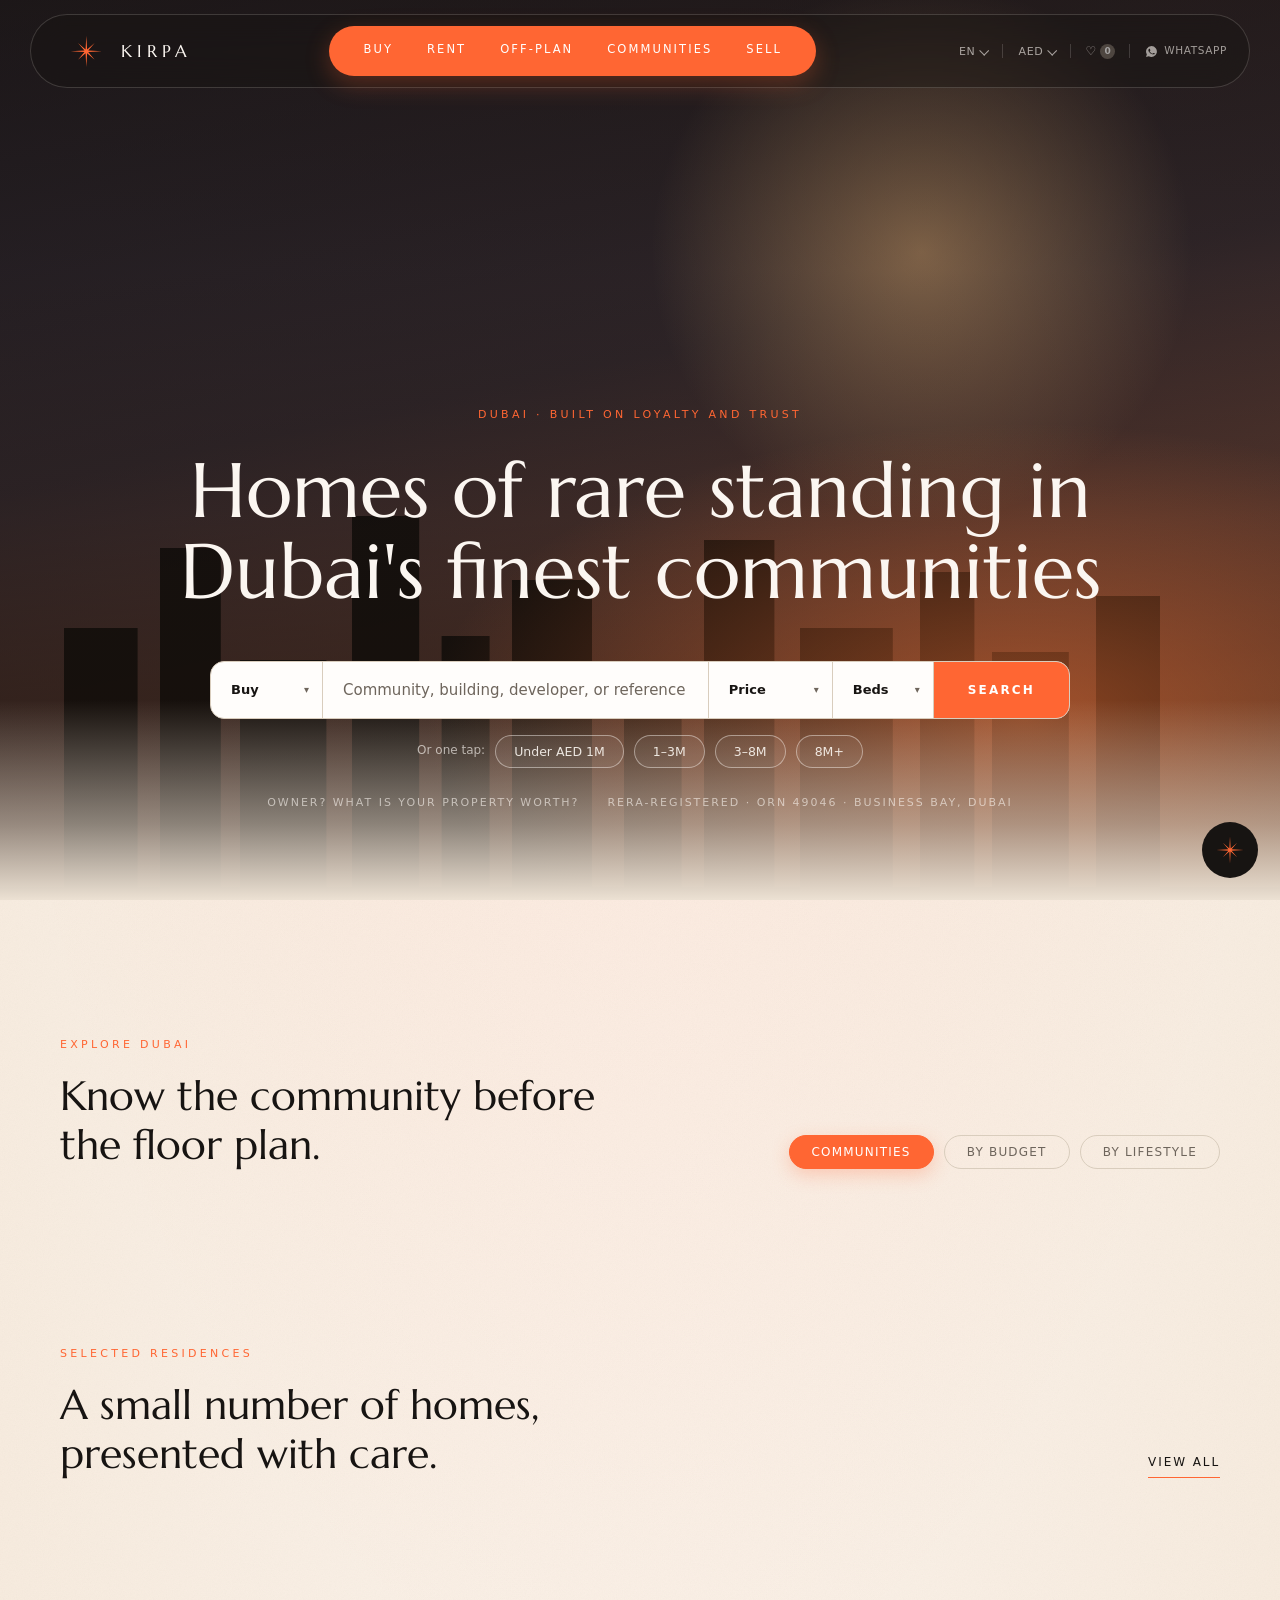
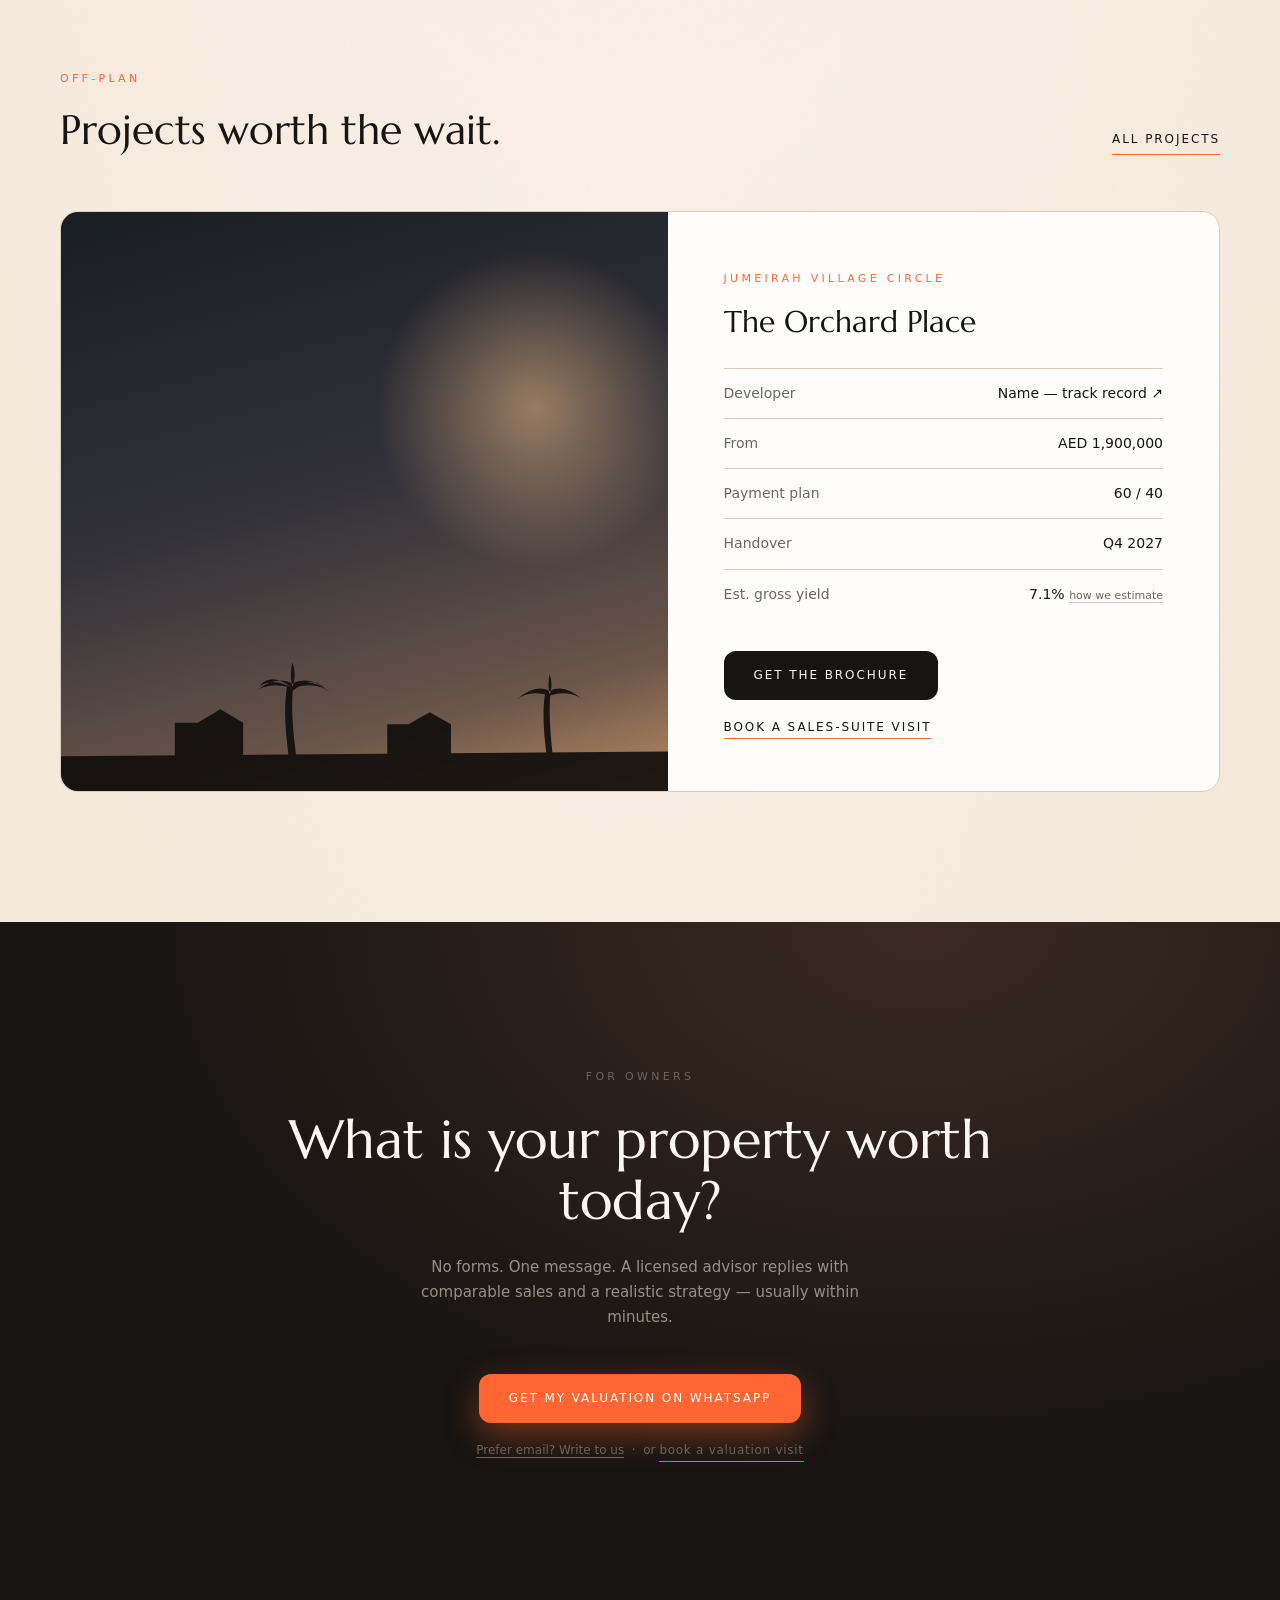
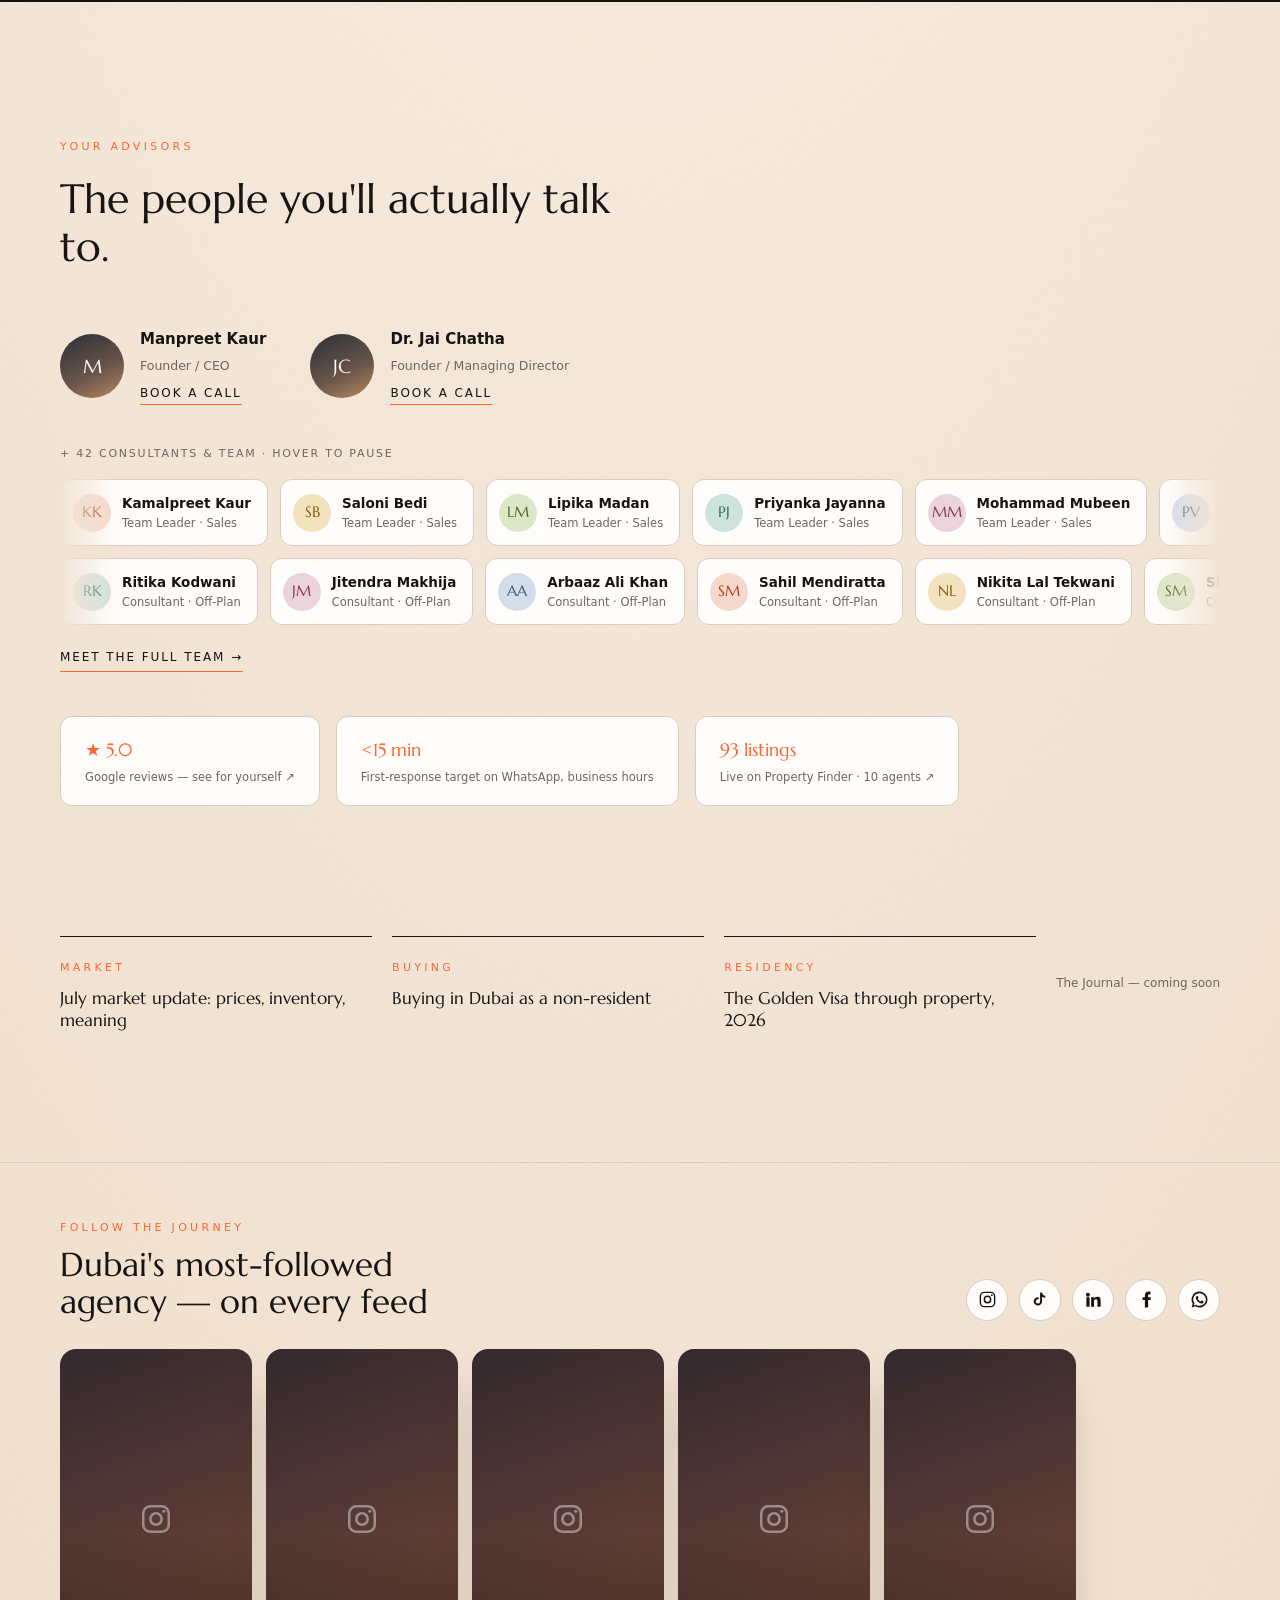
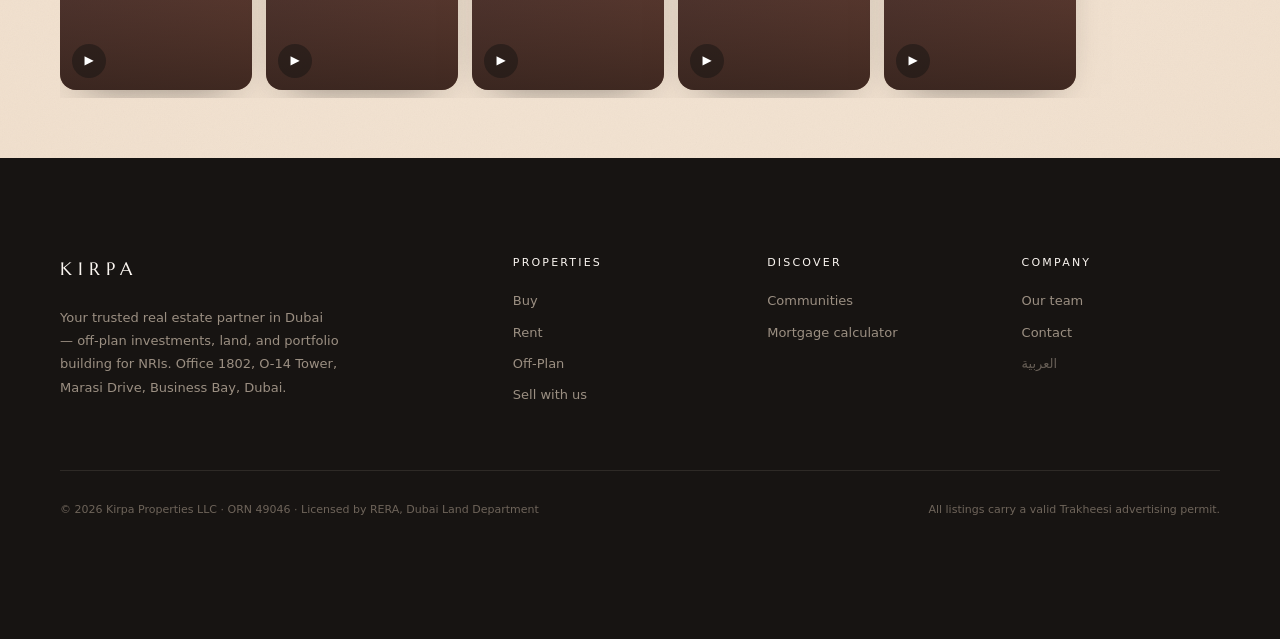
==== index.html @ d84435ee "Update index.html" ====
<!DOCTYPE html>
<html lang="en">
<head>
<meta charset="UTF-8">
<meta name="viewport" content="width=device-width, initial-scale=1.0">
<title>Kirpa Properties — Dubai Real Estate, Built on Loyalty and Trust</title>
<meta name="description" content="RERA-registered Dubai brokerage (ORN 49046). Off-plan, sales and rentals across Dubai's finest communities — book a viewing on WhatsApp.">
<link rel="canonical" href="https://roshanalii.github.io/Kirpa/">
<meta property="og:type" content="website">
<meta property="og:site_name" content="Kirpa Properties">
<meta property="og:title" content="Kirpa Properties — Dubai Real Estate">
<meta property="og:description" content="RERA-registered Dubai brokerage (ORN 49046). Off-plan, sales and rentals across Dubai’s finest communities.">
<meta property="og:url" content="https://roshanalii.github.io/Kirpa/">
<meta property="og:image" content="https://roshanalii.github.io/Kirpa/assets/og-cover.jpg">
<meta name="twitter:card" content="summary_large_image">
<noscript><style>.rv{opacity:1!important;transform:none!important}</style></noscript>
<link rel="preconnect" href="https://fonts.googleapis.com">
<link href="https://fonts.googleapis.com/css2?family=Marcellus&family=Inter:wght@400;500;600&family=Amiri&family=Noto+Kufi+Arabic:wght@400;500;600&display=swap" rel="stylesheet">
<link rel="stylesheet" href="assets/kirpa.css?v=21">
</head>
<body>

<header id="hdr">
  <div class="nav">
    <a class="logo" href="index.html">
      <span class="mark"><svg class="kirpa-star" viewBox="0 0 100 100" xmlns="http://www.w3.org/2000/svg" aria-hidden="true"><path d="M98 50L55.73 52.37L75.46 75.46L52.37 55.73L50 98L47.63 55.73L24.54 75.46L44.27 52.37L2 50L44.27 47.63L24.54 24.54L47.63 44.27L50 2L52.37 44.27L75.46 24.54L55.73 47.63Z" fill="currentColor"/></svg></span>
      <span class="word"><b>KIRPA</b></span>
    </a>
    <nav class="nav-links">
      <a href="buy/" data-i18n="nav.buy">Buy</a><a href="rent/" data-i18n="nav.rent">Rent</a><a href="off-plan/" data-i18n="nav.offplan">Off-Plan</a><a href="communities/" data-i18n="nav.communities">Communities</a><a href="sell/" data-i18n="nav.sell">Sell</a>
    </nav>
    <div class="nav-right">
      <div class="dd" id="langDD"><button class="dd-btn lang" id="langBtn"><span id="langLabel">EN</span><i class="car"></i></button><div class="dd-menu" id="langMenu"></div></div>
      <span class="div"></span>
      <div class="dd" id="curDD"><button class="dd-btn" id="curBtn"><span id="curLabel">AED</span><i class="car"></i></button><div class="dd-menu" id="curMenu"></div></div>
      <span class="div"></span>
      <button class="heart-btn" id="openDrawer">♡ <span class="cnt" id="favCount">0</span></button>
      <span class="div"></span>
      <a class="nav-cta" href="https://wa.me/971543673063" target="_blank" rel="noopener"><svg viewBox="0 0 24 24"><path d="M12 2a10 10 0 0 0-8.6 15.1L2 22l5-1.3A10 10 0 1 0 12 2zm5.4 14.1c-.2.6-1.3 1.2-1.8 1.2-.5.1-1 .2-3.4-.7-2.9-1.1-4.7-4-4.9-4.2-.1-.2-1.1-1.5-1.1-2.9s.7-2 1-2.3c.2-.3.5-.3.7-.3h.5c.2 0 .4 0 .6.5l.9 2.1c.1.2.1.4 0 .6l-.4.6-.5.5c-.2.2-.3.4-.1.7.2.3.9 1.5 2 2.4 1.4 1.2 2.5 1.6 2.9 1.7.3.2.5.1.7-.1l.9-1c.2-.3.4-.2.7-.1l2 1c.3.1.5.2.6.4 0 .1 0 .7-.3 1.3z"/></svg>WhatsApp</a>
    </div>
  </div>
</header>

<!-- HERO -->
<section class="hero" style="padding:0">
  <div class="photo sky-a"><img class="ph-img" id="heroImg" src="https://images.unsplash.com/photo-1768069794826-a31af289449f?auto=format&fit=crop&w=2200&h=1300&crop=entropy&q=72" alt="Dubai Marina skyline at dusk" fetchpriority="high" onerror="this.remove()"></div>
  <div class="hero-inner">
    <span class="eyebrow" data-i18n="hero.eyebrow">Dubai · Built on Loyalty and Trust</span>
    <h1 data-i18n="hero.title">Homes of rare standing in Dubai's finest communities</h1>

    <div class="searchbox" id="searchbox">
      <div class="barwrap">
      <div class="sbar">
        <span class="sel"><select id="intent" aria-label="Intent"><option data-i18n="ss.buy">Buy</option><option data-i18n="ss.rent">Rent</option><option data-i18n="ss.offplan">Off-Plan</option></select></span>
        <input id="q" type="text" placeholder="Community, building, developer, or reference" data-i18n-ph="hero.search" autocomplete="off">
        <span class="sel"><select aria-label="Price"><option data-i18n="sel.price">Price</option><option>Under 1M</option><option>1–3M</option><option>3–8M</option><option>8M+</option></select></span>
        <span class="sel"><select aria-label="Beds"><option data-i18n="sel.beds">Beds</option><option data-i18n="sel.studio">Studio</option><option>1</option><option>2</option><option>3</option><option>4+</option></select></span>
        <button class="go">Search</button>
      </div>
      <div class="panel">
        <ul class="sug" id="sug">
          <li data-v="Dubai Hills Estate">Dubai Hills Estate</li>
          <li data-v="Dubai Marina">Dubai Marina</li>
          <li data-v="Palm Jumeirah">Palm Jumeirah</li>
          
          
        </ul>
      </div>
      </div>
      <div class="chips" id="budget">
        <span class="lbl" data-i18n="hero.tap">Or one tap:</span>
        <button class="chip" data-i18n="chip.under1m">Under AED 1M</button><button class="chip" data-i18n="chip.1-3m">1–3M</button><button class="chip" data-i18n="chip.3-8m">3–8M</button><button class="chip" data-i18n="chip.8m">8M+</button>
      </div>
    </div>

    <div class="hero-foot">
      <span><span data-i18n="hero.owner">Owner? What is your property worth?</span></span>
      <span data-i18n="hero.trustline">RERA-registered · ORN 49046 · Business Bay, Dubai</span>
    </div>
  </div>
</section>

<!-- EXPLORE -->
<section id="explore" style="padding-bottom:0">
  <div class="wrap rv">
    <span class="eyebrow" data-i18n="sec.explore">Explore Dubai</span>
    <div class="sec-head" style="margin-bottom:0">
      <h2 data-i18n="sec.explore.h">Know the community before the floor plan.</h2>
      <div class="tabs">
        <button class="tab on" data-lens="comm" data-i18n="tab.communities">Communities</button>
        <button class="tab" data-lens="budget" data-i18n="tab.budget">By budget</button>
        <button class="tab" data-lens="life" data-i18n="tab.lifestyle">By lifestyle</button>
      </div>
    </div>
  </div>
  <div class="wrap"><div class="explore-grid rv" id="exploreGrid"></div></div>
</section>

<!-- RESIDENCES -->
<section>
  <div class="wrap">
    <div class="sec-head rv">
      <div><span class="eyebrow" data-i18n="sec.residences">Selected Residences</span><h2 data-i18n="sec.residences.h">A small number of homes, presented with care.</h2></div>
      <a class="link" href="buy/" data-i18n="sec.viewall">View all</a>
    </div>
    <div class="res-grid rv" id="resGrid"></div>
  </div>
</section>

<!-- OFF-PLAN -->
<section id="offplan" style="padding-top:0">
  <div class="wrap">
    <div class="sec-head rv">
      <div><span class="eyebrow" data-i18n="sec.offplan">Off-Plan</span><h2 data-i18n="sec.offplan.h">Projects worth the wait.</h2></div>
      <a class="link" href="off-plan/" data-i18n="sec.allprojects">All projects</a>
    </div>
    <div class="offplan rv">
      <div class="photo sky-d"><img class="ph-img" loading="lazy" src="https://images.unsplash.com/photo-1613490493576-7fde63acd811?auto=format&fit=crop&w=1400&h=900&crop=entropy&q=70" alt="The Orchard Place" onerror="this.remove()"></div>
      <div class="op-pad">
        <span class="eyebrow">Jumeirah Village Circle</span>
        <h3>The Orchard Place</h3>
        <table class="op-table">
          <tr><td data-i18n="op.developer">Developer</td><td data-i18n="op.track">Name — track record ↗</td></tr>
          <tr><td data-i18n="op.from">From</td><td class="money" data-aed="1900000">AED 1,900,000</td></tr>
          <tr><td data-i18n="op.plan">Payment plan</td><td>60 / 40</td></tr>
          <tr><td data-i18n="op.handover">Handover</td><td>Q4 2027</td></tr>
          <tr><td data-i18n="op.yield">Est. gross yield</td><td>7.1% <span class="meth" title="Estimated from current JVC rental comparables against launch pricing. Not a guarantee of future returns." data-i18n="lp.howest">how we estimate</span></td></tr>
        </table>
        <div style="margin-top:32px;display:flex;gap:20px;align-items:center;flex-wrap:wrap">
          <a class="btn" href="https://wa.me/971543673063?text=Please%20send%20me%20the%20Orchard%20Place%20brochure" target="_blank" rel="noopener" data-i18n="op.brochure">Get the brochure</a>
          <button class="link" onclick="openSheet('suite','','The Orchard Place, JVC')" data-i18n="op.suite2">Book a sales-suite visit</button>
        </div>
      </div>
    </div>
  </div>
</section>

<!-- SELL -->
<section class="sell" id="sell">
  <div class="wrap rv">
    <span class="eyebrow" style="color:#6E645A" data-i18n="sell.eyebrow">For Owners</span>
    <h2 data-i18n="sell.h">What is your property worth today?</h2>
    <p>No forms. One message. A licensed advisor replies with comparable sales and a realistic strategy — usually within minutes.</p>
    <a class="btn coral" href="https://wa.me/971543673063?text=I'd%20like%20a%20valuation%20for%20my%20property%20in%20" target="_blank" rel="noopener" data-i18n="sell.btn">Get my valuation on WhatsApp</a>
    <span class="fine"><a href="mailto:info@kirpaproperties.com" data-i18n="sell.writeus">Prefer email? Write to us</a> &nbsp;·&nbsp; or <button class="link" style="font-size:12px;letter-spacing:.06em;text-transform:none" onclick="openSheet('valuation','','Valuation visit at your property')">book a valuation visit</button></span>
  </div>
</section>

<!-- PROOF -->
<section>
  <div class="wrap">
    <div class="sec-head rv" id="advisors">
      <div><span class="eyebrow" data-i18n="sec.advisors">Your Advisors</span><h2 data-i18n="sec.advisors.h">The people you'll actually talk to.</h2></div>
    </div>
    <div class="advisors rv">
      <div class="adv"><div class="face photo sky-b">M</div><div><b>Manpreet Kaur</b><span data-i18n="role.founder">Founder / CEO</span><br><button class="link" style="margin-top:6px" onclick="openSheet('call','','a call with Manpreet (Founder / CEO)')" data-i18n="label.call">Book a call</button></div></div>
      <div class="adv"><div class="face photo sky-c">JC</div><div><b>Dr. Jai Chatha</b><span data-i18n="role.md">Founder / Managing Director</span><br><button class="link" style="margin-top:6px" onclick="openSheet('call','','a call with Dr. Jai Chatha (Managing Director)')" data-i18n="label.call">Book a call</button></div></div>
    </div>
    <div class="adv-marquee rv" aria-label="Kirpa consultants and team">
      <div class="adv-mq-label"><span data-i18n="advisors.rest">+ 42 consultants &amp; team</span> · <span data-i18n="advisors.pause">hover to pause</span></div>
      <div class="mq-mask"><div class="mq-track mq-left" id="advMarqueeA"></div></div>
      <div class="mq-mask"><div class="mq-track mq-right" id="advMarqueeB"></div></div>
      <a class="link" href="team.html" style="margin-top:22px;display:inline-block" data-i18n="advisors.all">Meet the full team →</a>
    </div>
    <div class="proof-row rv">
      <a class="proof" href="https://www.google.com/search?q=Kirpa+Properties+Dubai+reviews" target="_blank" rel="noopener"><b>★ 5.0</b><span class="sub" data-i18n="proof.reviews">Google reviews — see for yourself ↗</span></a>
      <div class="proof"><b>&lt;15 min</b><span class="sub" data-i18n="proof.resp">First-response target on WhatsApp, business hours</span></div>
      <a class="proof" href="https://www.google.com/search?q=Kirpa+Properties+Property+Finder" target="_blank" rel="noopener"><b>93 listings</b><span class="sub" data-i18n="proof.pf2">Live on Property Finder · 10 agents ↗</span></a>
    </div>
  </div>
</section>

<!-- JOURNAL STRIP -->
<section style="padding-top:0">
  <div class="wrap">
    <div class="journal-strip rv">
      <div class="j"><span class="eyebrow" data-i18n="j.market">Market</span><b data-i18n="j.m.t">July market update: prices, inventory, meaning</b></div>
      <div class="j"><span class="eyebrow" data-i18n="j.buying">Buying</span><b data-i18n="j.b.t">Buying in Dubai as a non-resident</b></div>
      <div class="j"><span class="eyebrow" data-i18n="j.residency">Residency</span><b data-i18n="j.r.t">The Golden Visa through property, 2026</b></div>
      <span class="small" style="color:var(--stone);font-size:12px;align-self:center"><span data-i18n="label.comingsoon">The Journal — coming soon</span></span>
    </div>
  </div>
</section>

<!-- FOOTER -->
<footer>
  <div class="wrap">
    <div class="foot-top">
      <div>
        <div class="foot-logo">KIRPA</div>
        <p data-i18n="foot.about">Your trusted real estate partner in Dubai — off-plan investments, land, and portfolio building for NRIs. Office 1802, O-14 Tower, Marasi Drive, Business Bay, Dubai.</p>
      </div>
      <div><h4 data-i18n="foot.properties">Properties</h4><ul><li><a href="buy/" data-i18n="nav.buy">Buy</a></li><li><a href="rent/" data-i18n="nav.rent">Rent</a></li><li><a href="off-plan/" data-i18n="nav.offplan">Off-Plan</a></li><li><a href="sell/" data-i18n="foot.sellwith">Sell with us</a></li></ul></div>
      <div><h4 data-i18n="foot.discover">Discover</h4><ul><li><a href="communities/" data-i18n="nav.communities">Communities</a></li><li><a href="tools/" data-i18n="foot.mortgage">Mortgage calculator</a></li></ul></div>
      <div><h4 data-i18n="foot.company">Company</h4><ul><li><a href="team.html" data-i18n="foot.team">Our team</a></li><li><a href="https://wa.me/971543673063" target="_blank" rel="noopener" data-i18n="foot.contact">Contact</a></li><li><span style="opacity:.6" data-i18n="foot.lang">العربية</span></li></ul></div>
    </div>
    <div class="foot-bottom">
      <span data-i18n="foot.copyright">© 2026 Kirpa Properties LLC · ORN 49046 · Licensed by RERA, Dubai Land Department</span>
      <span data-i18n="foot.compliance">All listings carry a valid Trakheesi advertising permit.</span>
    </div>
  </div>
</footer>


<!-- MOBILE SEARCH SHEET -->
<div class="sheet" id="searchSheet" role="dialog" aria-modal="true" aria-label="Search">
  <div class="sheet-box">
    <div class="sheet-head"><b data-i18n="ss.title">Search</b><button id="closeSearch" aria-label="Close">✕</button></div>
    <input class="ss-input" id="qm" type="text" placeholder="Community, building, developer, or reference" data-i18n-ph="hero.search" autocomplete="off">
    <div class="sheet-lbl" data-i18n="ss.want">I want to</div>
    <div class="sheet-chips ssg" id="ssIntent"><button class="schip on">Buy</button><button class="schip">Rent</button><button class="schip">Off-Plan</button></div>
    <div class="sheet-lbl" data-i18n="ss.budget">Budget</div>
    <div class="sheet-chips ssg" id="ssBudget"><button class="schip on" data-min="0" data-max="0">Any</button><button class="schip" data-min="0" data-max="1000000">Under 1M</button><button class="schip" data-min="1000000" data-max="3000000">1–3M</button><button class="schip" data-min="3000000" data-max="8000000">3–8M</button><button class="schip" data-min="8000000" data-max="0">8M+</button></div>
    <div class="sheet-lbl" data-i18n="ss.beds">Bedrooms</div>
    <div class="sheet-chips ssg" id="ssBeds"><button class="schip on" data-v="">Any</button><button class="schip" data-v="1">1</button><button class="schip" data-v="2">2</button><button class="schip" data-v="3">3</button><button class="schip" data-v="4">4+</button></div>
    <div class="sheet-lbl" data-i18n="ss.popular">Popular</div>
    <ul class="sug" id="sugM">
      <li data-v="Dubai Hills Estate">Dubai Hills Estate</li>
      <li data-v="Dubai Marina">Dubai Marina</li>
      <li data-v="Palm Jumeirah">Palm Jumeirah</li>
      <li data-v="Downtown Dubai">Downtown Dubai</li>
    </ul>
    <button class="btn coral" id="ssGo" data-i18n="ss.go">Search</button>
  </div>
</div>

<!-- MOBILE BAR -->
<div class="mbar">
  <div class="row">
    <button onclick="document.getElementById('q').focus();window.scrollTo({top:0,behavior:'smooth'})" data-i18n="m.search">Search</button>
    <a class="wa" href="https://wa.me/971543673063" target="_blank" rel="noopener">WhatsApp</a>
    <button id="mbarFav" data-i18n-append="m.shortlist">♡ Shortlist</button>
  </div>
</div>

<script>window.BASE='';</script>
<script src="assets/i18n.js?v=14"></script>
<script src="assets/listings.js?v=14"></script>
<script src="assets/kirpa.js?v=20"></script>
<script src="assets/team.js?v=1"></script>
<script>
/* ---------- home page rendering (shared runtime in assets/kirpa.js) ---------- */
function renderRes(){
  $('#resGrid').innerHTML=LISTINGS.slice(0,9).map(cardHTML).join('');
  bindCards($('#resGrid'));
  document.querySelectorAll('#offplan .money').forEach(el=>{el.textContent=fmt(+el.dataset.aed)});
}
function renderExplore(lens){
  $('#exploreGrid').innerHTML=LENSES[lens].map(row=>{const r=row;
    const nm=(window.COMMLOC&&COMMLOC[r[0]])?COMMLOC[r[0]]:r[0];
    const sub=(window.__lang!=='en'&&r[3])?t('label.readguide','Read the guide'):r[1];
    const inner='<div class="photo '+r[2]+'">'+phImg(r[4],nm)+'</div><div class="tile-name"><b>'+nm+'</b><span>'+sub+'</span></div>';
    return r[3]?'<a class="tile" href="communities/guide.html?c='+r[3]+'">'+inner+'</a>':'<div class="tile">'+inner+'</div>';
  }).join('');
}
document.querySelectorAll('.tab').forEach(t=>t.addEventListener('click',()=>{
  document.querySelectorAll('.tab').forEach(x=>x.classList.remove('on'));
  t.classList.add('on');renderExplore(t.dataset.lens);
}));
/* search expand */
const sb=$('#searchbox');
$('#q').addEventListener('focus',()=>sb.classList.add('open'));
document.addEventListener('click',e=>{if(!sb.contains(e.target))sb.classList.remove('open')});
const sugItems=[...document.querySelectorAll('#sug li')];
document.querySelectorAll('#sug li').forEach(li=>li.addEventListener('click',()=>{$('#q').value=li.dataset.v;sb.classList.remove('open')}));
$('#q').addEventListener('input',()=>{
  const q=$('#q').value.trim().toLowerCase();
  let any=false;
  sugItems.forEach(li=>{const hit=!q||li.dataset.v.toLowerCase().includes(q);li.style.display=hit?'':'none';if(hit)any=true;});
  sb.classList.toggle('open',!isMobile());
});
document.querySelectorAll('#budget .chip').forEach(c=>c.addEventListener('click',()=>c.classList.toggle('on')));
/* re-render hooks */
window.onFavsChanged=renderRes;
window.onCurrencyChanged=renderRes;
/* init */

/* ---------- real search routing (desktop + mobile sheet) ---------- */
const COMMUNITY_NAMES=[...new Set(LISTINGS.map(l=>l.community))];
function matchCommunity(t){t=(t||'').trim().toLowerCase();return COMMUNITY_NAMES.find(n=>n.toLowerCase()===t||n.toLowerCase().includes(t)&&t.length>3)||''}
function route(intent,q,beds,min,max){
  if(intent==='Off-Plan'){location.href='off-plan/';return}
  const p=new URLSearchParams();
  const c=matchCommunity(q);if(c)p.set('community',c);
  if(beds)p.set('beds',beds);
  if(min)p.set('min',min);if(max)p.set('max',max);
  location.href=(intent==='Rent'?'rent/':'buy/')+(p.toString()?'?'+p.toString():'');
}
/* desktop bar */
document.querySelector('#searchbox .go').addEventListener('click',()=>{
  if(isMobile()){$('#qm').value=$('#q').value;$('#searchSheet').classList.add('open');return;}
  const intent=document.querySelector('#intent').value;
  const priceSel=document.querySelectorAll('#searchbox .sel select')[1].value;
  const bedsSel=document.querySelectorAll('#searchbox .sel select')[2].value;
  const bands={'Under 1M':[0,1000000],'1–3M':[1000000,3000000],'3–8M':[3000000,8000000],'8M+':[8000000,0]};
  const b=bands[priceSel]||[0,0];
  route(intent,$('#q').value,(bedsSel==='Beds'||bedsSel==='Studio')?'':(bedsSel==='4+'?'4':bedsSel),b[0],b[1]);
});
/* mobile: focusing the hero field opens the sheet instead */
const isMobile=()=>matchMedia('(max-width:600px)').matches;
$('#q').addEventListener('focus',e=>{
  if(isMobile()){e.target.blur();$('#qm').value=$('#q').value;$('#searchSheet').classList.add('open');setTimeout(()=>$('#qm').focus(),200);}
});
$('#closeSearch').onclick=()=>$('#searchSheet').classList.remove('open');
document.querySelectorAll('.ssg').forEach(g=>g.addEventListener('click',e=>{
  if(!e.target.classList.contains('schip'))return;
  g.querySelectorAll('.schip').forEach(x=>x.classList.remove('on'));
  e.target.classList.add('on');
}));
document.querySelectorAll('#sugM li').forEach(li=>li.onclick=()=>{$('#qm').value=li.dataset.v});
$('#ssGo').onclick=()=>{
  const intent=document.querySelector('#ssIntent .on').textContent;
  const bud=document.querySelector('#ssBudget .on');
  const beds=document.querySelector('#ssBeds .on').dataset.v;
  route(intent,$('#qm').value,beds,+bud.dataset.min,+bud.dataset.max);
};

$('#heroImg').src=HERO_IMG;
window.COMMAR={};Object.values(COMMUNITIES).forEach(c=>{COMMAR[c.name]=c.name_ar||c.name;});
window.COMMLOC={};Object.values(COMMUNITIES).forEach(c=>{COMMLOC[c.name]=window.LF?window.LF(c,'name'):c.name;});
window.onLangReady=()=>{renderExplore(document.querySelector('.tab.on').dataset.lens);renderRes();};
renderExplore('comm');renderRes();
/* failsafe: never leave a section invisible — reveal anything the observer hasn't reached after 2.5s */
setTimeout(function(){document.querySelectorAll('.rv:not(.in)').forEach(function(e){e.classList.add('in')});},2500);
</script>
</body>
</html>
---- assets/kirpa.css ----
:root{
    --cream:#FBF6F1; --ink:#171412; --coral:#FF6633; --sand:#D9CDBD;
    --stone:#6E655C; --paper:#FFFDFB;
    --display:'Marcellus',serif; --body:'Poppins',system-ui,sans-serif;
  }
  /* Hindi: Devanagari-capable stack; Latin glyphs fall back to brand fonts.
     Marcellus has no Devanagari, so Hindi headings use Noto Sans Devanagari. */
  html[lang="hi"]{
    --display:'Noto Sans Devanagari','Marcellus',serif;
    --body:'Noto Sans Devanagari','Poppins',system-ui,sans-serif;
  }
  /* Punjabi (Gurmukhi): Marcellus/Poppins have no Gurmukhi glyphs,
     so headings and body fall back to Noto Sans Gurmukhi. */
  html[lang="pa"]{
    --display:'Noto Sans Gurmukhi','Marcellus',serif;
    --body:'Noto Sans Gurmukhi','Poppins',system-ui,sans-serif;
  }
  *{margin:0;padding:0;box-sizing:border-box}
  html{scroll-behavior:smooth}
  body{background:url("data:image/svg+xml,%3Csvg xmlns='http://www.w3.org/2000/svg' width='150' height='150'%3E%3Cfilter id='g'%3E%3CfeTurbulence type='fractalNoise' baseFrequency='0.85' numOctaves='2' stitchTiles='stitch'/%3E%3CfeColorMatrix type='saturate' values='0'/%3E%3C/filter%3E%3Crect width='100%25' height='100%25' filter='url(%23g)' opacity='0.055'/%3E%3C/svg%3E") 0 0/150px 150px repeat,radial-gradient(95% 55% at 50% 0%,rgba(255,102,51,.12) 0%,rgba(255,102,51,0) 58%),radial-gradient(130% 100% at 50% 12%,#FCF4EC 0%,#F6E9DB 50%,#EFDCC8 100%) center no-repeat;background-color:#F3E4D3;color:var(--ink);font-family:var(--body);font-size:16px;line-height:1.65;-webkit-font-smoothing:antialiased}
  .wrap{max-width:1240px;margin:0 auto;padding:0 40px}
  a{color:inherit;text-decoration:none}
  button{font-family:var(--body);cursor:pointer}
  .eyebrow{font-size:11px;letter-spacing:.3em;text-transform:uppercase;color:var(--coral);font-weight:500}
  .photo{position:relative;overflow:hidden;background-size:cover;background-position:center}
  .photo.img{background-blend-mode:normal}
  .sky-a{background:url("data:image/svg+xml,%3Csvg xmlns='http://www.w3.org/2000/svg' viewBox='0 0 800 260' preserveAspectRatio='xMidYMax slice'%3E%3Cg fill='%23120f0d' opacity='.94'%3E%3Crect x='40' y='90' width='46' height='170'/%3E%3Crect x='100' y='40' width='38' height='220'/%3E%3Crect x='150' y='110' width='54' height='150'/%3E%3Crect x='220' y='20' width='42' height='240'/%3E%3Crect x='276' y='95' width='30' height='165'/%3E%3Crect x='320' y='60' width='50' height='200'/%3E%3Crect x='390' y='120' width='36' height='140'/%3E%3Crect x='440' y='35' width='44' height='225'/%3E%3Crect x='500' y='90' width='58' height='170'/%3E%3Crect x='575' y='55' width='34' height='205'/%3E%3Crect x='620' y='105' width='48' height='155'/%3E%3Crect x='685' y='70' width='40' height='190'/%3E%3Crect x='0' y='252' width='800' height='8'/%3E%3C/g%3E%3C/svg%3E") center bottom/100% auto no-repeat,radial-gradient(circle at 72% 28%,rgba(255,196,128,.5) 0%,rgba(255,196,128,0) 24%),linear-gradient(168deg,#1B1A22 0%,#33292E 42%,#7A4A3A 78%,#C98A5E 100%)}
  .sky-b{background:url("data:image/svg+xml,%3Csvg xmlns='http://www.w3.org/2000/svg' viewBox='0 0 800 260' preserveAspectRatio='xMidYMax slice'%3E%3Cg fill='%23120f0d' opacity='.92'%3E%3Cpath d='M0 210 Q200 178 400 200 T800 192 L800 260 L0 260 Z'/%3E%3Cpath d='M120 210 l0 -34 26 -18 26 18 0 34 Z'/%3E%3Cpath d='M320 204 l0 -30 22 -16 22 16 0 30 Z'/%3E%3Cpath d='M560 206 l0 -36 28 -20 28 20 0 36 Z'/%3E%3Ccircle cx='230' cy='176' r='16'/%3E%3Crect x='227' y='188' width='6' height='22'/%3E%3Ccircle cx='470' cy='170' r='14'/%3E%3Crect x='467' y='180' width='6' height='24'/%3E%3Ccircle cx='700' cy='172' r='15'/%3E%3Crect x='697' y='184' width='6' height='22'/%3E%3C/g%3E%3C/svg%3E") center bottom/100% auto no-repeat,radial-gradient(circle at 26% 30%,rgba(255,208,150,.42) 0%,rgba(255,208,150,0) 26%),linear-gradient(160deg,#141821 0%,#2A2E38 55%,#5D5147 85%,#9C7B5C 100%)}
  .sky-c{background:url("data:image/svg+xml,%3Csvg xmlns='http://www.w3.org/2000/svg' viewBox='0 0 800 260' preserveAspectRatio='xMidYMax slice'%3E%3Cg fill='%23120f0d' opacity='.94'%3E%3Cpath d='M400 6 L406 54 L414 54 L420 112 L430 112 L438 190 L454 190 L454 260 L346 260 L346 190 L362 190 L370 112 L380 112 L386 54 L394 54 Z'/%3E%3Crect x='170' y='120' width='60' height='140'/%3E%3Crect x='250' y='90' width='44' height='170'/%3E%3Crect x='500' y='105' width='52' height='155'/%3E%3Crect x='570' y='75' width='40' height='185'/%3E%3Crect x='640' y='130' width='56' height='130'/%3E%3Crect x='90' y='160' width='48' height='100'/%3E%3Crect x='0' y='252' width='800' height='8'/%3E%3C/g%3E%3C/svg%3E") center bottom/100% auto no-repeat,radial-gradient(circle at 60% 22%,rgba(255,190,120,.48) 0%,rgba(255,190,120,0) 22%),linear-gradient(172deg,#201C1A 0%,#3A2E2A 50%,#8A5A44 88%,#D69B6A 100%)}
  .sky-d{background:url("data:image/svg+xml,%3Csvg xmlns='http://www.w3.org/2000/svg' viewBox='0 0 800 260' preserveAspectRatio='xMidYMax slice'%3E%3Cg fill='%23120f0d' opacity='.92'%3E%3Cpath d='M0 214 L800 208 L800 260 L0 260 Z'/%3E%3Cpath d='M150 214 l0 -44 90 0 0 44 Z M180 170 l30 -18 30 18 Z'/%3E%3Cpath d='M430 212 l0 -40 84 0 0 40 Z M458 172 l28 -16 28 16 Z'/%3E%3Cpath d='M300 214 q-8 -60 -2 -92 l8 0 q-4 32 4 92 Z'/%3E%3Cpath d='M305 124 q-34 -10 -52 8 q28 -26 52 -14 q24 -12 52 14 q-18 -18 -52 -8 q6 -18 0 -34 q-4 16 0 34 q-28 -22 -44 -2 q20 -12 44 2 q24 -14 44 2 q-16 -20 -44 2 Z'/%3E%3Cpath d='M640 212 q-7 -52 -2 -80 l7 0 q-3 28 3 80 Z'/%3E%3Cpath d='M644 134 q-28 -8 -44 6 q24 -22 44 -12 q20 -10 44 12 q-16 -14 -44 -6 q5 -15 0 -28 q-3 13 0 28 Z'/%3E%3C/g%3E%3C/svg%3E") center bottom/100% auto no-repeat,radial-gradient(circle at 78% 34%,rgba(255,200,140,.5) 0%,rgba(255,200,140,0) 26%),linear-gradient(165deg,#191D24 0%,#33323A 48%,#6B564A 82%,#B98A62 100%)}
  .rv{opacity:0;transform:translateY(24px);transition:opacity .5s cubic-bezier(.2,.6,.2,1),transform .5s cubic-bezier(.2,.6,.2,1)}
  .rv.in{opacity:1;transform:none}
  @media(prefers-reduced-motion:reduce){.rv{opacity:1;transform:none;transition:none}}
  /* ---- premium motion layer ---- */
  /* Staggered card reveal — HOMEPAGE grid only (.res-grid.rv). Buy/rent/off-plan use bare .res-grid
     with no .rv and no observer, so they never match these rules and render at full opacity as before. */
  .res-grid.rv{opacity:1;transform:none;transition:none}
  .res-grid.rv .res{opacity:0;transform:translateY(18px);transition:opacity .5s cubic-bezier(.2,.6,.2,1),transform .5s cubic-bezier(.2,.6,.2,1)}
  .res-grid.rv.in .res{opacity:1;transform:none}
  .res-grid.rv.in .res:nth-child(2){transition-delay:.06s}
  .res-grid.rv.in .res:nth-child(3){transition-delay:.12s}
  .res-grid.rv.in .res:nth-child(4){transition-delay:.18s}
  .res-grid.rv.in .res:nth-child(5){transition-delay:.24s}
  .res-grid.rv.in .res:nth-child(6){transition-delay:.30s}
  .res-grid.rv.in .res:nth-child(7){transition-delay:.36s}
  .res-grid.rv.in .res:nth-child(8){transition-delay:.42s}
  .res-grid.rv.in .res:nth-child(9){transition-delay:.48s}
  /* Card image: hover zoom (contained by .photo overflow:hidden) + blur-up on load (class toggled by blurUp() in kirpa.js) */
  .ph-img{transition:filter .55s ease,transform .6s cubic-bezier(.2,.6,.2,1)}
  .res .photo .ph-img{will-change:transform}
  .res:hover .photo .ph-img{transform:scale(1.06)}
  .ph-img.blurload{filter:blur(14px)}
  .ph-img.blurload.loaded{filter:none}
  /* Tactile press feedback */
  .btn:active,.sbar .go:active,.chip:active,.tab:active,.fav:active,.fchip:active,.schip:active,button.link:active{transform:scale(.97);transition:transform .1s}
  @media(prefers-reduced-motion:reduce){
    .res-grid.rv .res{opacity:1;transform:none;transition:none}
    .ph-img{transition:none}
    .ph-img.blurload{filter:none}
    .res:hover .photo .ph-img{transform:none}
    .btn:active,.sbar .go:active,.chip:active,.tab:active,.fav:active,.fchip:active,.schip:active,button.link:active{transform:none}
  }

  /* Header */
  header{position:fixed;top:14px;left:0;right:0;z-index:40;padding:0 20px;pointer-events:none}
  .nav{pointer-events:auto;display:flex;align-items:center;justify-content:space-between;height:74px;max-width:1220px;margin:0 auto;padding:0 16px 0 36px;color:var(--cream);background:rgba(23,20,18,.38);backdrop-filter:blur(16px);-webkit-backdrop-filter:blur(16px);border:1px solid rgba(251,246,241,.16);border-radius:999px;transition:background .3s,color .3s,border-color .3s,box-shadow .3s}
  header.tint .nav{background:rgba(23,20,18,.62);border-color:rgba(251,246,241,.2)}
  header.solid .nav{background:rgba(251,246,241,.92);color:var(--ink);border-color:var(--sand);box-shadow:0 14px 44px rgba(23,20,18,.14)}
  .logo{display:flex;align-items:center;gap:16px}
  .logo .mark{width:38px;height:38px;color:var(--coral);display:flex;align-items:center;justify-content:center;flex:0 0 auto;transition:transform .25s}
  .logo .mark svg{width:33px;height:33px;display:block}
  .logo .mark i{font-style:normal;font-family:var(--display);font-size:16px;line-height:1}
  .logo:hover .mark{transform:scale(1.06)}
  .logo .word{display:flex;flex-direction:column;line-height:1}
  .logo .word b{font-family:var(--display);font-weight:400;font-size:17px;letter-spacing:.3em}
  .logo .word small{font-family:var(--body);font-size:8px;letter-spacing:.42em;text-transform:uppercase;opacity:.6;margin-top:5px}
  .nav-links{display:flex;gap:34px;font-size:11.5px;letter-spacing:.18em;text-transform:uppercase;font-weight:500;background:var(--coral);color:#fff;border:none;border-radius:999px;padding:14px 34px;box-shadow:0 8px 24px rgba(255,102,51,.28)}
  .nav-links a{position:relative;padding-bottom:4px}
  .nav-links a::after{content:'';position:absolute;left:0;right:0;bottom:-2px;height:2px;border-radius:2px;background:#fff;transform:scaleX(0);transform-origin:center;transition:transform .28s cubic-bezier(.2,.6,.2,1)}
  .nav-links a:hover::after{transform:scaleX(1)}
  .nav-right{display:flex;align-items:center}
  .nav-right .div{width:1px;height:14px;background:currentColor;opacity:.16;margin:0 9px}
  .switch{background:none;border:none;color:inherit;font-size:11px;letter-spacing:.03em;font-weight:500;opacity:.6;border-radius:999px;padding:10px 5px;transition:all .2s}
  .switch:hover{opacity:1;color:var(--coral)}
  .heart-btn{background:none;border:none;color:inherit;font-size:12px;font-weight:500;display:flex;align-items:center;gap:4px;opacity:.6;border-radius:999px;padding:10px 5px;transition:opacity .2s}
  .heart-btn:hover{opacity:1}
  .heart-btn .cnt{background:var(--stone);color:#fff;font-size:9px;font-weight:600;min-width:15px;height:15px;border-radius:8px;display:inline-flex;align-items:center;justify-content:center;padding:0 4px}
  .nav-cta{font-size:10.5px;letter-spacing:.06em;text-transform:uppercase;font-weight:500;color:inherit;background:none;border:none;border-radius:999px;padding:10px 6px;transition:all .2s;display:inline-flex;align-items:center;gap:6px;opacity:.6}
  .nav-cta svg{width:13px;height:13px;fill:currentColor}
  .nav-cta:hover{opacity:1;color:var(--coral)}

  /* Hero */
  .hero{position:relative;min-height:100vh;display:flex;align-items:flex-end;color:var(--cream)}
  .hero .photo{position:absolute;inset:0}
  .hero .photo::after{content:'';position:absolute;inset:0;background:radial-gradient(85% 60% at 80% 80%,rgba(255,120,55,.5) 0%,rgba(255,120,55,0) 55%),linear-gradient(to top,rgba(22,15,10,.82) 0%,rgba(22,15,10,.30) 42%,rgba(22,15,10,.20) 70%,rgba(30,19,12,.44) 100%)}
  .hero-inner{position:relative;width:100%;max-width:1240px;margin:0 auto;padding:0 40px 88px;text-align:center}
  .hero h1{font-family:var(--display);font-size:clamp(42px,6vw,86px);line-height:1.06;font-weight:400;max-width:16ch;margin-left:auto;margin-right:auto}
  .hero .eyebrow{color:var(--coral);display:block;margin-bottom:26px}
  /* structured search bar — always visible */
  .searchbox{margin:48px auto 0;max-width:860px}
  .barwrap{position:relative}
  .sbar{display:flex;background:var(--paper);border:1px solid var(--sand);align-items:stretch;box-shadow:0 26px 60px -30px rgba(15,13,12,.6);transition:border-color .2s,box-shadow .2s}
  .sbar:focus-within{border-color:var(--coral);box-shadow:0 26px 60px -26px rgba(255,102,51,.5)}
  .sbar .sel{position:relative;border-right:1px solid var(--sand);display:flex;align-items:center}
  .sbar .sel::after{content:'▾';position:absolute;right:13px;top:50%;transform:translateY(-50%);font-size:10px;color:var(--stone);pointer-events:none}
  .sbar select{appearance:none;-webkit-appearance:none;background:none;border:none;outline:none;font-family:var(--body);font-size:13px;font-weight:600;color:var(--ink);padding:0 32px 0 20px;height:100%;cursor:pointer}
  .sbar input{flex:1;background:none;border:none;outline:none;color:var(--ink);font-family:var(--body);font-size:15px;padding:19px 20px;min-width:0;border-right:1px solid var(--sand)}
  .sbar input::placeholder{color:var(--stone)}
  .sbar .go{background:var(--coral);color:#fff;border:none;font-size:12px;letter-spacing:.18em;text-transform:uppercase;font-weight:600;padding:0 34px;transition:background .2s}
  .sbar .go:hover{background:var(--ink)}
  .panel{display:none;position:absolute;top:calc(100% + 8px);left:0;right:0;background:var(--paper);color:var(--ink);border:1px solid var(--sand);box-shadow:0 24px 60px rgba(15,13,12,.28);z-index:30}
  .searchbox.open .panel{display:block}
  .chips{display:flex;gap:10px;flex-wrap:wrap;align-items:center;margin-top:16px}
  .hero .chips{justify-content:center}
  .chips .lbl{font-size:12px;color:rgba(251,246,241,.65)}
  .chip{border:1px solid rgba(251,246,241,.45);border-radius:999px;background:rgba(251,246,241,.05);padding:8px 18px;font-size:12.5px;color:rgba(251,246,241,.9);cursor:pointer;transition:all .2s}
  .chip.on,.chip:hover{border-color:var(--coral);color:#fff;background:rgba(255,102,51,.22)}
  .sug{list-style:none}
  .sug li{display:flex;justify-content:space-between;padding:13px 22px;font-size:14px;cursor:pointer}
  .sug li:hover{background:var(--cream)}
  .sug li span{color:var(--stone);font-size:12px}
  .hero-foot{position:relative;margin-top:26px;display:flex;justify-content:center;flex-wrap:wrap;gap:10px 28px;font-size:11px;letter-spacing:.18em;text-transform:uppercase;color:rgba(251,246,241,.6)}
  .hero-foot a{border-bottom:1px solid var(--coral);padding-bottom:2px;color:rgba(251,246,241,.85)}

  /* Sections */
  section{padding:130px 0}
  .sec-head{display:flex;justify-content:space-between;align-items:flex-end;gap:24px;flex-wrap:wrap;margin-bottom:56px}
  .sec-head h2{font-family:var(--display);font-size:clamp(28px,3.2vw,42px);font-weight:400;line-height:1.18;margin-top:16px;max-width:560px}
  .link{font-size:12px;letter-spacing:.16em;text-transform:uppercase;font-weight:500;border-bottom:1px solid var(--coral);padding-bottom:4px;white-space:nowrap}
  .link:hover{color:var(--coral)}

  /* Explore */
  .tabs{display:flex;gap:10px;margin-top:22px}
  .tab{border:1px solid var(--sand);border-radius:999px;background:none;padding:9px 22px;font-size:12px;letter-spacing:.1em;text-transform:uppercase;font-weight:500;color:var(--stone)}
  .tab.on{background:var(--coral);color:#fff;border-color:var(--coral);box-shadow:0 6px 18px rgba(255,102,51,.26)}
  .explore-grid{display:grid;grid-template-columns:repeat(4,1fr);gap:2px;margin-top:40px}
  .tile{position:relative;height:400px;color:var(--cream);display:flex;align-items:flex-end;overflow:hidden;cursor:pointer}
  .tile .photo{position:absolute;inset:0;transition:transform .7s cubic-bezier(.2,.6,.2,1)}
  .tile:hover .photo{transform:scale(1.045)}
  .tile::after{content:'';position:absolute;inset:0;background:linear-gradient(to top,rgba(15,13,12,.66),rgba(15,13,12,0) 55%)}
  .tile-name{position:relative;z-index:2;padding:24px;width:100%}
  .tile-name b{font-family:var(--display);font-weight:400;font-size:20px;display:block}
  .tile-name span{font-size:11px;letter-spacing:.16em;text-transform:uppercase;color:rgba(251,246,241,.72);display:block;margin-top:5px}

  /* Residences */
  .res-grid{display:grid;grid-template-columns:repeat(3,1fr);gap:28px}
  .res{background:var(--paper);border:1px solid transparent;position:relative;box-shadow:0 6px 26px rgba(23,20,18,.08);transition:transform .25s,box-shadow .25s}
  .res:hover{transform:translateY(-6px);box-shadow:0 24px 50px -12px rgba(216,90,48,.22)}
  .res::before{content:'';position:absolute;left:0;top:0;bottom:0;width:4px;background:var(--coral);z-index:2}
  .res .photo{height:240px}
  .res .credit{position:absolute;left:14px;top:12px;font-size:9px;letter-spacing:.2em;text-transform:uppercase;color:rgba(251,246,241,.55)}
  .fav{position:absolute;top:14px;right:14px;z-index:3;width:36px;height:36px;border-radius:50%;border:1px solid rgba(251,246,241,.6);background:rgba(15,13,12,.3);backdrop-filter:blur(4px);color:var(--cream);font-size:15px;display:flex;align-items:center;justify-content:center;transition:all .2s}
  .fav:hover{background:rgba(15,13,12,.55)}
  .fav.on{background:var(--coral);border-color:var(--coral)}
  .res-pad{padding:22px 24px 20px}
  .res .ref{font-size:10px;letter-spacing:.22em;text-transform:uppercase;color:var(--stone)}
  .res h3{font-family:var(--display);font-size:21px;font-weight:400;line-height:1.3;margin:10px 0 2px}
  .res .place{font-size:13px;color:var(--stone)}
  .res .price{font-family:var(--display);font-size:19px;margin-top:14px;color:var(--coral)}
  .res .fx{font-family:var(--body);font-size:12px;color:var(--stone);margin-left:6px}
  .res .specs{font-size:12.5px;color:var(--stone);margin-top:4px}
  .res .foot{display:flex;justify-content:space-between;align-items:center;margin-top:18px;padding-top:14px;border-top:1px solid var(--sand)}
  .permit{font-size:9.5px;letter-spacing:.12em;text-transform:uppercase;color:var(--stone)}

  /* Off-plan */
  .offplan{background:var(--paper);border:1px solid var(--sand);display:grid;grid-template-columns:1.1fr 1fr}
  .offplan .photo{min-height:420px}
  .op-pad{padding:52px 56px}
  .op-pad h3{font-family:var(--display);font-size:30px;font-weight:400;line-height:1.2;margin-top:14px}
  .op-table{width:100%;border-collapse:collapse;margin-top:28px;font-size:14px}
  .op-table td{border-top:1px solid var(--sand);padding:13px 0;color:var(--stone)}
  .op-table td:last-child{text-align:right;color:var(--ink);font-weight:500}
  .op-table .meth{font-size:11px;color:var(--stone);font-weight:400;border-bottom:1px solid var(--sand);cursor:help}
  .btn{display:inline-block;background:var(--ink);color:var(--cream);border:none;font-size:12px;letter-spacing:.16em;text-transform:uppercase;font-weight:500;padding:15px 30px;transition:background .2s}
  .btn:hover{background:var(--coral)}
  .btn.coral{background:var(--coral)}
  .btn.coral:hover{background:var(--ink)}

  /* Sell */
  .sell{background:radial-gradient(120% 150% at 72% 0%,#3a2a22 0%,var(--ink) 55%);color:var(--cream);text-align:center;padding:140px 0}
  .sell h2{font-family:var(--display);font-size:clamp(30px,4.2vw,54px);font-weight:400;line-height:1.14;max-width:19ch;margin:20px auto 0}
  .sell p{color:#9B8F82;max-width:460px;margin:24px auto 0;font-size:15px}
  .sell .btn{margin-top:44px;background:var(--coral);color:#fff;box-shadow:0 12px 34px rgba(255,102,51,.4)}
  .sell .btn:hover{background:#EA5A2A}
  .sell .fine{display:block;font-size:12px;color:#6E645A;margin-top:18px}
  .sell .fine a{border-bottom:1px solid #6E645A}

  /* Proof */
  .advisors{display:flex;gap:44px;flex-wrap:wrap;margin-top:8px}
  .adv{display:flex;gap:16px;align-items:center}
  .adv .face{width:64px;height:64px;border-radius:50%;flex:0 0 auto}
  .adv b{font-size:15px;font-weight:600;display:block}
  .adv span{font-size:12.5px;color:var(--stone)}
  .proof-row{display:flex;gap:16px;flex-wrap:wrap;margin-top:44px}
  .proof{border:1px solid var(--sand);background:var(--paper);padding:18px 24px;font-size:14px}
  .proof b{font-family:var(--display);font-weight:400;font-size:18px;color:var(--coral)}
  .proof .sub{font-size:11.5px;color:var(--stone);display:block;margin-top:3px}

  /* Journal strip */
  .journal-strip{display:grid;grid-template-columns:1fr 1fr 1fr auto;gap:20px;align-items:start}
  .journal-strip>.link{align-self:start;margin-top:18px}
  .j{border-top:1px solid var(--ink);padding-top:16px}
  .j b{font-family:var(--display);font-weight:400;font-size:17px;line-height:1.3;display:block;margin-top:8px}

  /* Footer */
  footer{background:var(--ink);color:#9B8F82;padding:96px 0 120px}
  .foot-top{display:grid;grid-template-columns:2fr 1fr 1fr 1fr;gap:56px;padding-bottom:64px;border-bottom:1px solid #2E2A26}
  .foot-logo{font-family:var(--display);font-size:18px;letter-spacing:.34em;color:var(--cream);margin-bottom:22px}
  .foot-top p{font-size:13px;max-width:280px;line-height:1.8}
  .foot-top h4{font-size:11px;letter-spacing:.2em;text-transform:uppercase;color:var(--cream);font-weight:500;margin-bottom:18px}
  .foot-top ul{list-style:none;font-size:13px;display:flex;flex-direction:column;gap:10px}
  .foot-top ul a:hover{color:var(--cream)}
  .foot-bottom{padding-top:30px;display:flex;justify-content:space-between;gap:24px;flex-wrap:wrap;font-size:11px;color:#6E645A}

  /* Shortlist drawer */
  .drawer{position:fixed;right:0;top:0;bottom:0;width:min(400px,100vw);background:var(--paper);border-left:1px solid var(--sand);z-index:60;transform:translateX(100%);transition:transform .35s cubic-bezier(.2,.6,.2,1);display:flex;flex-direction:column}
  .drawer.open{transform:none}
  .drawer-head{display:flex;justify-content:space-between;align-items:center;padding:26px 28px;border-bottom:1px solid var(--sand)}
  .drawer-head b{font-family:var(--display);font-size:20px;font-weight:400}
  .drawer-head button{background:none;border:none;font-size:20px;color:var(--stone)}
  .drawer-list{flex:1;overflow:auto;padding:12px 28px}
  .d-item{display:flex;justify-content:space-between;align-items:center;gap:12px;padding:16px 0;border-bottom:1px solid var(--sand)}
  .d-item b{font-size:14px;font-weight:600;display:block}
  .d-item span{font-size:12px;color:var(--stone)}
  .d-item button{background:none;border:none;color:var(--stone);font-size:16px}
  .d-item button:hover{color:var(--coral)}
  .drawer-empty{padding:40px 28px;color:var(--stone);font-size:14px}
  .drawer-cta{padding:24px 28px;border-top:1px solid var(--sand)}
  .drawer-cta .btn{width:100%;text-align:center}
  .drawer-cta .note{font-size:11.5px;color:var(--stone);margin-top:12px}
  .scrim{position:fixed;inset:0;background:rgba(15,13,12,.35);z-index:55;opacity:0;pointer-events:none;transition:opacity .3s}
  .scrim.on{opacity:1;pointer-events:auto}

  /* Booking sheet */
  .sheet{position:fixed;inset:0;z-index:70;display:none;align-items:center;justify-content:center;background:rgba(15,13,12,.5);padding:20px}
  .sheet.open{display:flex}
  .sheet-box{background:var(--paper);width:min(480px,100%);padding:32px 34px 30px;border:1px solid var(--sand)}
  .sheet-head{display:flex;justify-content:space-between;align-items:center}
  .sheet-head b{font-family:var(--display);font-size:22px;font-weight:400}
  .sheet-head button{background:none;border:none;font-size:18px;color:var(--stone)}
  .sheet-sub{font-size:13px;color:var(--stone);margin-top:6px;min-height:1em}
  .sheet-lbl{font-size:11px;letter-spacing:.2em;text-transform:uppercase;color:var(--stone);margin-top:26px}
  .sheet-chips{display:flex;gap:8px;flex-wrap:wrap;margin-top:10px}
  .schip{border:1px solid var(--sand);border-radius:999px;background:none;padding:8px 16px;font-size:12.5px;color:var(--stone);transition:all .15s}
  .schip.on{background:var(--ink);border-color:var(--ink);color:var(--cream)}
  .sheet .btn{display:block;text-align:center;margin-top:30px}
  .sheet-note{font-size:11.5px;color:var(--stone);margin-top:12px}
  button.link{background:none;border:none;border-bottom:1px solid var(--coral);padding:0 0 4px;color:inherit}
  @media(max-width:600px){.sheet{align-items:flex-end;padding:0}.sheet-box{width:100%}}

  /* Mobile bar */
  .mbar{display:none;position:fixed;left:0;right:0;bottom:0;z-index:50;background:var(--paper);border-top:1px solid var(--sand);padding:10px 12px calc(10px + env(safe-area-inset-bottom))}
  .mbar .row{display:flex;gap:8px}
  .mbar button,.mbar a{flex:1;text-align:center;font-size:11px;letter-spacing:.1em;text-transform:uppercase;font-weight:600;padding:13px 0;border:1px solid var(--sand);background:none;color:var(--ink)}
  .mbar .wa{background:var(--coral);border-color:var(--coral);color:#fff}

  /* ---------- Soft rounding (subtle, scale-matched) ---------- */
  .sbar{border-radius:14px;overflow:hidden}
  .panel{border-radius:14px;overflow:hidden}
  .res{border-radius:16px;overflow:hidden}
  .tile{border-radius:16px}
  .explore-grid{gap:10px}
  .offplan{border-radius:18px;overflow:hidden}
  .btn{border-radius:12px}
  .proof{border-radius:12px}
  .sheet-box{border-radius:18px}
  .drawer{border-radius:18px 0 0 18px}
  .mbar button,.mbar a{border-radius:10px}

  @media(max-width:960px){
    .nav-links{display:none}
    header{padding:0 10px;top:10px}
    .nav{height:58px;padding:0 6px 0 18px}
    .nav-cta{padding:8px 8px}
    .logo .word small{display:none}
    .nav-right .div{margin:0 8px}
    .explore-grid{grid-template-columns:1fr 1fr}
    .tile{height:280px}
    .res-grid{grid-template-columns:1fr}
    .offplan{grid-template-columns:1fr}
    .offplan .photo{min-height:240px}
    .op-pad{padding:36px 30px}
    .journal-strip{grid-template-columns:1fr}
    .foot-top{grid-template-columns:1fr 1fr}
    .mbar{display:block}
    footer{padding-bottom:160px}
  }
  @media(max-width:600px){
    .wrap{padding:0 22px}
    .hero-inner{padding:0 22px 72px}
    .sbar{flex-wrap:wrap}
    .sbar input{flex:1 1 100%;order:-1;border-right:none;border-bottom:1px solid var(--sand)}
    .sbar .sel{flex:1}
    .sbar .sel select{width:100%}
    .sbar .go{flex:1 1 100%;padding:15px 0}
    .explore-grid{grid-template-columns:1fr}
    .foot-top{grid-template-columns:1fr}
    section{padding:88px 0}
  }
/* ================= Listing detail page ================= */
.lp-head{padding:140px 0 36px}
.crumb{font-size:11px;letter-spacing:.18em;text-transform:uppercase;color:var(--stone)}
.crumb a:hover{color:var(--coral)}
.lp-title-row{display:flex;justify-content:space-between;align-items:flex-end;gap:24px;flex-wrap:wrap;margin-top:18px}
.lp-title-row h1{font-family:var(--display);font-size:clamp(28px,3.6vw,46px);font-weight:400;line-height:1.15;max-width:20ch}
.lp-place{font-size:14px;color:var(--stone);margin-top:8px}
.lp-status{font-size:10px;letter-spacing:.22em;text-transform:uppercase;color:var(--stone)}
.lp-fav{width:44px;height:44px;border-radius:50%;border:1px solid var(--sand);background:var(--paper);color:var(--ink);font-size:17px;display:flex;align-items:center;justify-content:center;transition:all .2s;flex:0 0 auto}
.lp-fav.on{background:var(--coral);border-color:var(--coral);color:#fff}
.gallery{display:grid;grid-template-columns:2fr 1fr;gap:10px;margin-top:30px}
.gallery .main{height:520px;border-radius:18px}
.gallery .side{display:grid;gap:10px}
.gallery .side .photo{height:255px;border-radius:16px}
.gallery .credit{position:absolute;left:18px;bottom:14px;font-size:9px;letter-spacing:.2em;text-transform:uppercase;color:rgba(251,246,241,.55)}
.lp-grid{display:grid;grid-template-columns:1.55fr 1fr;gap:60px;padding:60px 0 120px;align-items:start}
.lp-sec{margin-bottom:52px}
.lp-sec h2{font-family:var(--display);font-size:24px;font-weight:400;margin-bottom:18px}
.lp-sec p{color:#4b453f;font-size:15px;line-height:1.75;margin-bottom:14px}
.facts{width:100%;border-collapse:collapse;font-size:14px}
.facts td{border-top:1px solid var(--sand);padding:13px 0;color:var(--stone)}
.facts td:last-child{text-align:right;color:var(--ink);font-weight:500}
.feat-chips{display:flex;flex-wrap:wrap;gap:10px}
.feat-chips span{border:1px solid var(--sand);background:var(--paper);border-radius:999px;padding:8px 18px;font-size:13px;color:#4b453f}
.side-card{position:sticky;top:104px;background:var(--paper);border:1px solid var(--sand);border-radius:18px;padding:30px 32px}
.side-card .lp-price{font-family:var(--display);font-size:30px;line-height:1.1}
.side-card .fx{font-family:var(--body);font-size:13px;color:var(--stone);margin-left:6px}
.side-card .lp-specs{font-size:13px;color:var(--stone);margin-top:8px;padding-bottom:20px;border-bottom:1px solid var(--sand)}
.estimate{margin-top:20px;padding:16px 18px;background:var(--cream);border:1px solid var(--sand);border-radius:12px;font-size:13px;color:var(--stone)}
.estimate b{color:var(--ink);font-family:var(--display);font-weight:400;font-size:18px;display:block;margin-bottom:2px}
.estimate .meth{font-size:11px;border-bottom:1px solid var(--sand);cursor:help}
.agent{display:flex;gap:14px;align-items:center;margin-top:24px;padding-top:22px;border-top:1px solid var(--sand)}
.agent .face{width:52px;height:52px;border-radius:50%;flex:0 0 auto}
.agent b{font-size:14px;display:block}
.agent span{font-size:12px;color:var(--stone)}
.side-card .btn{display:block;text-align:center;margin-top:22px;width:100%}
.side-card .alt{display:block;text-align:center;margin-top:14px;font-size:12px}
.side-card .permit{display:block;text-align:center;margin-top:18px}
.similar{padding:0 0 130px}
@media(max-width:960px){
  .gallery{grid-template-columns:1fr}
  .gallery .main{height:300px}
  .gallery .side{grid-template-columns:1fr 1fr}
  .gallery .side .photo{height:140px}
  .lp-grid{grid-template-columns:1fr;gap:40px}
  .side-card{position:static}
}

/* ================= Index pages (buy / rent) ================= */
.page-head{padding:150px 0 26px}
.page-head h1{font-family:var(--display);font-size:clamp(32px,4vw,50px);font-weight:400;line-height:1.15}
.page-head .sub{color:var(--stone);font-size:15px;margin-top:10px}
.fbar{display:flex;gap:12px;flex-wrap:wrap;align-items:center;padding:22px 0 36px}
.fbar .fsel{position:relative;display:flex;align-items:center;background:var(--paper);border:1px solid var(--sand);border-radius:12px}
.fbar .fsel::after{content:'▾';position:absolute;right:14px;font-size:10px;color:var(--stone);pointer-events:none}
.fbar select{appearance:none;-webkit-appearance:none;background:none;border:none;outline:none;font-family:var(--body);font-size:13px;font-weight:500;color:var(--ink);padding:13px 36px 13px 18px;cursor:pointer}
.fchip{border:1px solid var(--sand);border-radius:999px;background:var(--paper);padding:10px 18px;font-size:12.5px;color:var(--stone);cursor:pointer;transition:all .15s}
.fchip.on{background:var(--ink);border-color:var(--ink);color:var(--cream)}
.fcount{margin-left:auto;font-size:13px;color:var(--stone)}
.empty{padding:60px 0;color:var(--stone);font-size:15px}
.idx-grid{padding-bottom:130px}

/* ================= Off-plan index ================= */
.op-list{display:grid;gap:30px;padding-bottom:130px}

/* ================= Community guide ================= */
.g-hero{height:340px;border-radius:18px;position:relative;overflow:hidden;margin-top:28px}
.g-hero .photo{position:absolute;inset:0}
.g-hero::after{content:'';position:absolute;inset:0;background:linear-gradient(to top,rgba(15,13,12,.45),rgba(15,13,12,0) 60%)}
.g-body{display:grid;grid-template-columns:1.5fr 1fr;gap:56px;padding:54px 0 30px;align-items:start}
.g-body p{color:#4b453f;font-size:15px;line-height:1.75;margin-bottom:14px}
.stat-list{background:var(--paper);border:1px solid var(--sand);border-radius:16px;padding:26px 28px}
.stat-list b{font-family:var(--display);font-weight:400;font-size:18px;display:block;margin-bottom:14px}
.stat-list span{display:block;font-size:13.5px;color:#4b453f;padding:9px 0;border-top:1px solid var(--sand)}
.comm-index{display:grid;grid-template-columns:repeat(4,1fr);gap:10px;padding-bottom:130px}

/* ================= Sell page ================= */
.steps{display:grid;grid-template-columns:repeat(3,1fr);gap:44px;padding:80px 0 120px}
.step{border-top:1px solid var(--ink);padding-top:20px}
.step .eyebrow{display:block;margin-bottom:12px}
.step b{font-family:var(--display);font-weight:400;font-size:20px;display:block;margin-bottom:10px}
.step p{font-size:14px;color:var(--stone)}

@media(max-width:960px){
  .g-body{grid-template-columns:1fr;gap:36px}
  .comm-index{grid-template-columns:1fr 1fr}
  .steps{grid-template-columns:1fr;gap:32px}
}
@media(max-width:600px){
  .comm-index{grid-template-columns:1fr}
  .fbar .fsel{flex:1}
  .fcount{margin-left:0;width:100%}
}

/* faces: plain warm gradient, no skyline in small circles */
.adv .face,.agent .face{background:linear-gradient(155deg,#2A2E38 0%,#6B564A 60%,#B98A62 100%)}

/* ================= Real imagery layer ================= */
.photo{position:relative}
.ph-img{position:absolute;inset:0;width:100%;height:100%;object-fit:cover;display:block}
.photo .credit,.tile-name,.comm-name{z-index:2}
.hero .photo .ph-img{z-index:0;object-position:center top}
.face{font-family:var(--display);color:var(--cream);display:flex;align-items:center;justify-content:center;font-size:19px}
.side-card .agent .face{font-size:17px}

/* ================= Mobile polish ================= */
@media(max-width:960px){
  body{padding-bottom:calc(70px + env(safe-area-inset-bottom))} /* content never hides behind sticky bar */
  .hero-inner{padding-bottom:calc(110px + env(safe-area-inset-bottom))} /* hero content clears the sticky bar */
  .page-head{padding-top:118px}
  .lp-head{padding-top:112px}
}
@media(max-width:600px){
  /* nav pill: no wrapping, tighter but tappable */
  .switch,.heart-btn,.nav-cta,.logo{white-space:nowrap}
  .nav{padding:0 6px 0 14px;height:54px}
  .logo{gap:10px}
  .logo .mark{width:30px;height:30px}
  .logo .mark svg{width:26px;height:26px}
  .logo .mark i{font-size:13px}
  .logo .word b{font-size:14px;letter-spacing:.2em}
  .switch{font-size:10px;padding:10px 4px}
  .heart-btn{font-size:11px;padding:10px 4px;gap:3px}
  .heart-btn .cnt{min-width:14px;height:14px;font-size:8.5px}
  .nav-right .div{margin:0 6px;height:12px}
  .nav-cta{font-size:9.5px;gap:4px;padding:10px 5px;letter-spacing:.04em}
  .nav-cta svg{width:12px;height:12px}
  /* hero: readable scale, nothing clipped */
  .hero h1{font-size:34px;line-height:1.12}
  .hero .eyebrow{letter-spacing:.2em;font-size:10px}
  .hero-inner{padding-bottom:calc(110px + env(safe-area-inset-bottom))}
  .hero-foot{font-size:9.5px;letter-spacing:.1em;gap:10px;flex-direction:column;align-items:flex-start}
  .searchbox{margin-top:32px}
  .sbar .sel::after{right:10px}
  .sbar select{padding:0 26px 0 14px;font-size:12px}
  .chips{gap:8px}
  .chip{padding:7px 14px;font-size:11.5px}
  /* sections & cards breathe on small screens */
  .sec-head h2{font-size:26px}
  .res .photo{height:210px}
  .op-pad{padding:28px 22px}
  .side-card{padding:24px 20px}
  .gallery .main{height:240px}
  .drawer{border-radius:0}
  .lp-title-row h1{font-size:26px}
}

/* ================= Mobile menu (hamburger) ================= */
.burger{display:none;background:none;border:none;color:inherit;padding:10px 8px;margin-left:2px;flex-direction:column;gap:5px;cursor:pointer}
.burger span{display:block;width:20px;height:1.5px;background:currentColor;border-radius:2px;transition:transform .25s,opacity .25s}
.menu{position:fixed;inset:0;background:var(--ink);color:var(--cream);z-index:80;display:none;flex-direction:column;padding:calc(24px + env(safe-area-inset-top)) 28px 40px}
.menu.open{display:flex}
.menu-head{display:flex;justify-content:space-between;align-items:center;margin-bottom:44px}
.menu-head b{font-family:var(--display);font-weight:400;font-size:18px;letter-spacing:.3em}
.menu-head button{background:none;border:none;color:var(--cream);font-size:22px;padding:8px}
.menu nav{display:flex;flex-direction:column;gap:6px}
.menu nav a{font-family:var(--display);font-size:34px;padding:10px 0;border-bottom:1px solid #2E2A26}
.menu nav a:active{color:var(--coral)}
.menu .menu-foot{margin-top:auto;display:flex;justify-content:space-between;align-items:center;color:#9B8F82;font-size:12px;letter-spacing:.08em}
@media(max-width:960px){
  .burger{display:flex}
  .switch.lang{display:none}
}

/* ================= Mobile search sheet ================= */
#searchSheet{padding:0;align-items:stretch}
#searchSheet .sheet-box{width:100%;max-width:none;height:100%;border-radius:0;overflow:auto;padding:calc(22px + env(safe-area-inset-top)) 26px 36px}
.ss-input{width:100%;background:none;border:none;border-bottom:1.5px solid var(--sand);outline:none;font-family:var(--body);font-size:17px;padding:14px 2px;margin-top:16px;color:var(--ink)}
.ss-input::placeholder{color:var(--stone)}
#searchSheet .sug{margin:6px -26px 0}
#searchSheet .sug li{padding:14px 26px}
#searchSheet .btn{position:sticky;bottom:0}

/* ================= Mobile hero search: one calm field (sheet holds the controls) ================= */
@media(max-width:600px){
  .sbar .sel{display:none}
  .sbar{flex-wrap:nowrap}
  .sbar input{order:0;flex:1;border-right:none;border-bottom:none;font-size:16px;padding:19px 18px}
  .sbar .go{flex:0 0 auto;padding:0 26px;font-size:11px}
}

/* ================= Contextual CTA band (sub-pages) ================= */
.cta-band{background:var(--ink);color:var(--cream);border-radius:18px;padding:46px 48px;display:flex;justify-content:space-between;align-items:center;gap:30px;flex-wrap:wrap;margin:56px 0 0}
.cta-band h3{font-family:var(--display);font-weight:400;font-size:clamp(22px,2.6vw,30px);line-height:1.2}
.cta-band p{color:#9B8F82;font-size:14px;margin-top:10px;max-width:52ch}
.cta-band .acts{display:flex;align-items:center;gap:22px;flex-wrap:wrap}
.cta-band .link{color:var(--cream)}
@media(max-width:600px){.cta-band{padding:32px 26px}.cta-band .btn{width:100%;text-align:center}.cta-band .acts{width:100%}}

/* ================= Mortgage calculator ================= */
.calc-grid{display:grid;grid-template-columns:1fr 1fr;gap:56px;padding:36px 0 60px;align-items:start}
.calc-card{background:var(--paper);border:1px solid var(--sand);border-radius:18px;padding:32px 34px}
.cfield{margin-bottom:22px}
.cfield label{display:block;font-size:11px;letter-spacing:.18em;text-transform:uppercase;color:var(--stone);margin-bottom:8px}
.cfield input{width:100%;background:none;border:none;border-bottom:1.5px solid var(--sand);font-family:var(--display);font-size:22px;color:var(--ink);padding:6px 2px;outline:none}
.cfield input:focus{border-color:var(--coral)}
.cres b{font-family:var(--display);font-weight:400;font-size:clamp(34px,4vw,48px);display:block;color:var(--ink)}
.cres span{font-size:13px;color:var(--stone)}
.cres .row2{display:flex;gap:40px;margin-top:26px;padding-top:22px;border-top:1px solid var(--sand)}
.cres .row2 b{font-size:22px}
.cdisc{font-size:11.5px;color:var(--stone);margin-top:24px;line-height:1.7}
@media(max-width:900px){.calc-grid{grid-template-columns:1fr}}

/* ================= P3 polish ================= */
.nav-links a.current::after{transform:scaleX(1)}
.menu nav a.current{color:var(--coral)}
/* keyboard focus visibility (accessibility) */
a:focus-visible,button:focus-visible,input:focus-visible,select:focus-visible{outline:2px solid var(--coral);outline-offset:3px;border-radius:3px}

/* ================= RTL / Arabic ================= */
[dir="rtl"]{text-align:right}
[dir="rtl"] body{font-family:var(--body-ar,var(--body))}
[dir="rtl"] .serif,[dir="rtl"] h1,[dir="rtl"] h2,[dir="rtl"] h3,[dir="rtl"] .logo .word b,
[dir="rtl"] .hero h1,[dir="rtl"] .sec-head h2,[dir="rtl"] .price,[dir="rtl"] .lp-price{font-family:var(--display-ar,var(--display))}
/* mirror the flex clusters */
[dir="rtl"] .nav-right{flex-direction:row-reverse}
[dir="rtl"] .nav-right .div{transform:scaleX(-1)}
[dir="rtl"] .hero-foot,[dir="rtl"] .lp-title-row,[dir="rtl"] .sec-head,[dir="rtl"] .foot-bottom,[dir="rtl"] .cta-band{flex-direction:row-reverse}
[dir="rtl"] .crumb{direction:rtl}
[dir="rtl"] .facts td:last-child,[dir="rtl"] .op-table td:last-child{text-align:left}
[dir="rtl"] .feature-info{margin-left:0;margin-right:-90px}
[dir="rtl"] .drawer{left:0;right:auto;border-left:none;border-right:1px solid var(--sand);transform:translateX(-100%)}
[dir="rtl"] .drawer.open{transform:none}
[dir="rtl"] .fav,[dir="rtl"] .lp-fav{right:auto;left:14px}
[dir="rtl"] .heart{right:auto;left:8px}
[dir="rtl"] .nav-links a::after{transform-origin:center}
[dir="rtl"] .sbar input{text-align:right}
[dir="rtl"] .switch,[dir="rtl"] .eyebrow{letter-spacing:normal}

/* ================= Nav dropdowns (lang / currency) ================= */
.dd{position:relative}
.dd-toggle{background:none;border:none;color:inherit;font-size:11px;letter-spacing:.06em;font-weight:500;opacity:.6;padding:10px 5px;cursor:pointer;transition:opacity .2s;white-space:nowrap}
.dd-toggle:hover,.dd.open .dd-toggle{opacity:1}
.dd-menu{position:absolute;top:calc(100% + 10px);right:0;background:var(--paper);border:1px solid var(--sand);border-radius:12px;box-shadow:0 16px 40px rgba(23,20,18,.16);padding:6px;min-width:132px;display:none;z-index:50}
.dd.open .dd-menu{display:block}
.dd-menu button{display:flex;justify-content:space-between;align-items:center;width:100%;background:none;border:none;text-align:left;font-family:var(--body);font-size:13px;color:var(--ink);padding:10px 12px;border-radius:8px;cursor:pointer}
.dd-menu button:hover{background:var(--cream)}
.dd-menu button.on{color:var(--coral);font-weight:600}
.dd-menu button .tick{color:var(--coral);font-size:12px}
[dir="rtl"] .dd-menu{right:auto;left:0}
[dir="rtl"] .dd-menu button{text-align:right}

/* ================= Nav dropdowns (language / currency) ================= */
.dd{position:relative;display:inline-flex}
.dd-btn{background:none;border:none;color:inherit;font-size:11px;letter-spacing:.06em;font-weight:500;opacity:.62;padding:10px 6px;display:inline-flex;align-items:center;gap:5px;cursor:pointer;transition:opacity .2s}
.dd-btn:hover,.dd.open .dd-btn{opacity:1;color:var(--coral)}
.dd-btn .car{width:7px;height:7px;border-right:1.5px solid currentColor;border-bottom:1.5px solid currentColor;transform:rotate(45deg) translateY(-1px);transition:transform .25s}
.dd.open .dd-btn .car{transform:rotate(-135deg) translateY(-1px)}
.dd-menu{position:absolute;top:calc(100% + 12px);right:0;min-width:150px;background:var(--paper);border:1px solid var(--sand);border-radius:14px;box-shadow:0 18px 46px rgba(23,20,18,.16);padding:7px;opacity:0;transform:translateY(-6px) scale(.98);transform-origin:top right;pointer-events:none;transition:opacity .2s,transform .2s;z-index:60}
.dd.open .dd-menu{opacity:1;transform:none;pointer-events:auto}
.dd-item{display:flex;align-items:center;justify-content:space-between;gap:16px;width:100%;background:none;border:none;text-align:start;font-family:var(--body);font-size:13px;color:var(--ink);padding:11px 14px;border-radius:9px;cursor:pointer;transition:background .15s}
.dd-item:hover{background:var(--cream)}
.dd-item.on{color:var(--coral);font-weight:600}
.dd-item .tick{opacity:0;font-size:12px}
.dd-item.on .tick{opacity:1}
.dd-item .sym{color:var(--stone);font-size:12px}
.dd-item:hover .sym{color:var(--ink)}
/* header-state colours: buttons inherit cream over hero, ink when solid — menu always light */
@media(max-width:600px){.dd-btn{padding:10px 3px;font-size:10px}.dd-menu{min-width:140px}}

/* let the page gradient flow through the reels ribbon (no flat block) */
.kr-band{background:transparent!important}

/* hero fuses into the page gradient */
.hero{position:relative}
.hero::after{content:'';position:absolute;left:0;right:0;bottom:0;height:200px;background:linear-gradient(to bottom,rgba(236,225,211,0) 0%,rgba(236,225,211,.55) 62%,#ECE1D3 100%);pointer-events:none;z-index:1}
.hero-inner{z-index:2}

  /* ============================================================
     TEAM — homepage advisor marquee + /team page  (added Jul 2026)
     Coral stays reserved for brand/interactive; avatars use muted
     tints set inline from TEAM_TINTS in assets/team.js.
     ============================================================ */
  .adv-marquee{margin-top:40px}
  .adv-mq-label{font-size:11px;letter-spacing:.16em;text-transform:uppercase;color:var(--stone);font-weight:500;margin-bottom:16px}
  .mq-mask{overflow:hidden;-webkit-mask-image:linear-gradient(90deg,transparent,#000 5%,#000 95%,transparent);mask-image:linear-gradient(90deg,transparent,#000 5%,#000 95%,transparent)}
  .mq-mask + .mq-mask{margin-top:12px}
  .mq-track{display:flex;gap:12px;width:max-content;will-change:transform}
  .mq-left{animation:mq-l 60s linear infinite}
  .mq-right{animation:mq-r 60s linear infinite}
  .mq-mask:hover .mq-track,.mq-track:focus-within{animation-play-state:paused}
  @keyframes mq-l{from{transform:translateX(0)}to{transform:translateX(-50%)}}
  @keyframes mq-r{from{transform:translateX(-50%)}to{transform:translateX(0)}}
  .mq-card{background:var(--paper);border:1px solid var(--sand);border-radius:12px;padding:12px 16px 12px 12px;display:flex;align-items:center;gap:11px;flex:0 0 auto}
  .mq-av{width:38px;height:38px;border-radius:50%;flex:0 0 auto;display:flex;align-items:center;justify-content:center;font-family:var(--display);font-size:15px}
  .mq-card b{font-size:13.5px;font-weight:600;display:block;white-space:nowrap}
  .mq-card span{font-size:11.5px;color:var(--stone);display:block;white-space:nowrap}
  @media(prefers-reduced-motion:reduce){.mq-left,.mq-right{animation:none}.mq-mask{-webkit-mask-image:none;mask-image:none}.mq-track{flex-wrap:wrap;width:auto}}

  /* /team page */
  .team-head{padding:150px 0 0}
  .team-intro{max-width:620px;margin-top:16px;color:var(--stone);font-size:16px}
  .team-filters{display:flex;flex-wrap:wrap;gap:10px;margin:40px 0 8px}
  .tf{border:1px solid var(--sand);background:var(--paper);color:var(--stone);border-radius:999px;padding:9px 18px;font-size:12px;letter-spacing:.06em;font-weight:500;cursor:pointer;transition:all .2s;font-family:var(--body)}
  .tf:hover{border-color:var(--coral);color:var(--ink)}
  .tf.on{background:var(--coral);border-color:var(--coral);color:#fff}
  .team-group{margin-top:48px}
  .team-group h3{font-family:var(--display);font-weight:400;font-size:22px;margin-bottom:22px}
  .team-group h3 em{color:var(--stone);font-style:normal;font-size:15px}
  .team-grid{display:grid;grid-template-columns:repeat(auto-fill,minmax(210px,1fr));gap:14px}
  .tm-card{background:var(--paper);border:1px solid var(--sand);border-radius:14px;padding:20px 18px;display:flex;flex-direction:column;align-items:flex-start;gap:4px;transition:box-shadow .2s,transform .2s}
  .tm-card:hover{box-shadow:0 14px 34px rgba(23,20,18,.10);transform:translateY(-2px)}
  .tm-av{width:52px;height:52px;border-radius:50%;display:flex;align-items:center;justify-content:center;font-family:var(--display);font-size:18px;margin-bottom:10px}
  .tm-card b{font-size:15px;font-weight:600}
  .tm-card > span{font-size:12.5px;color:var(--stone)}
  .tm-book{margin-top:12px}
  @media(max-width:640px){.team-grid{grid-template-columns:repeat(auto-fill,minmax(150px,1fr))}.team-head{padding:120px 0 0}}
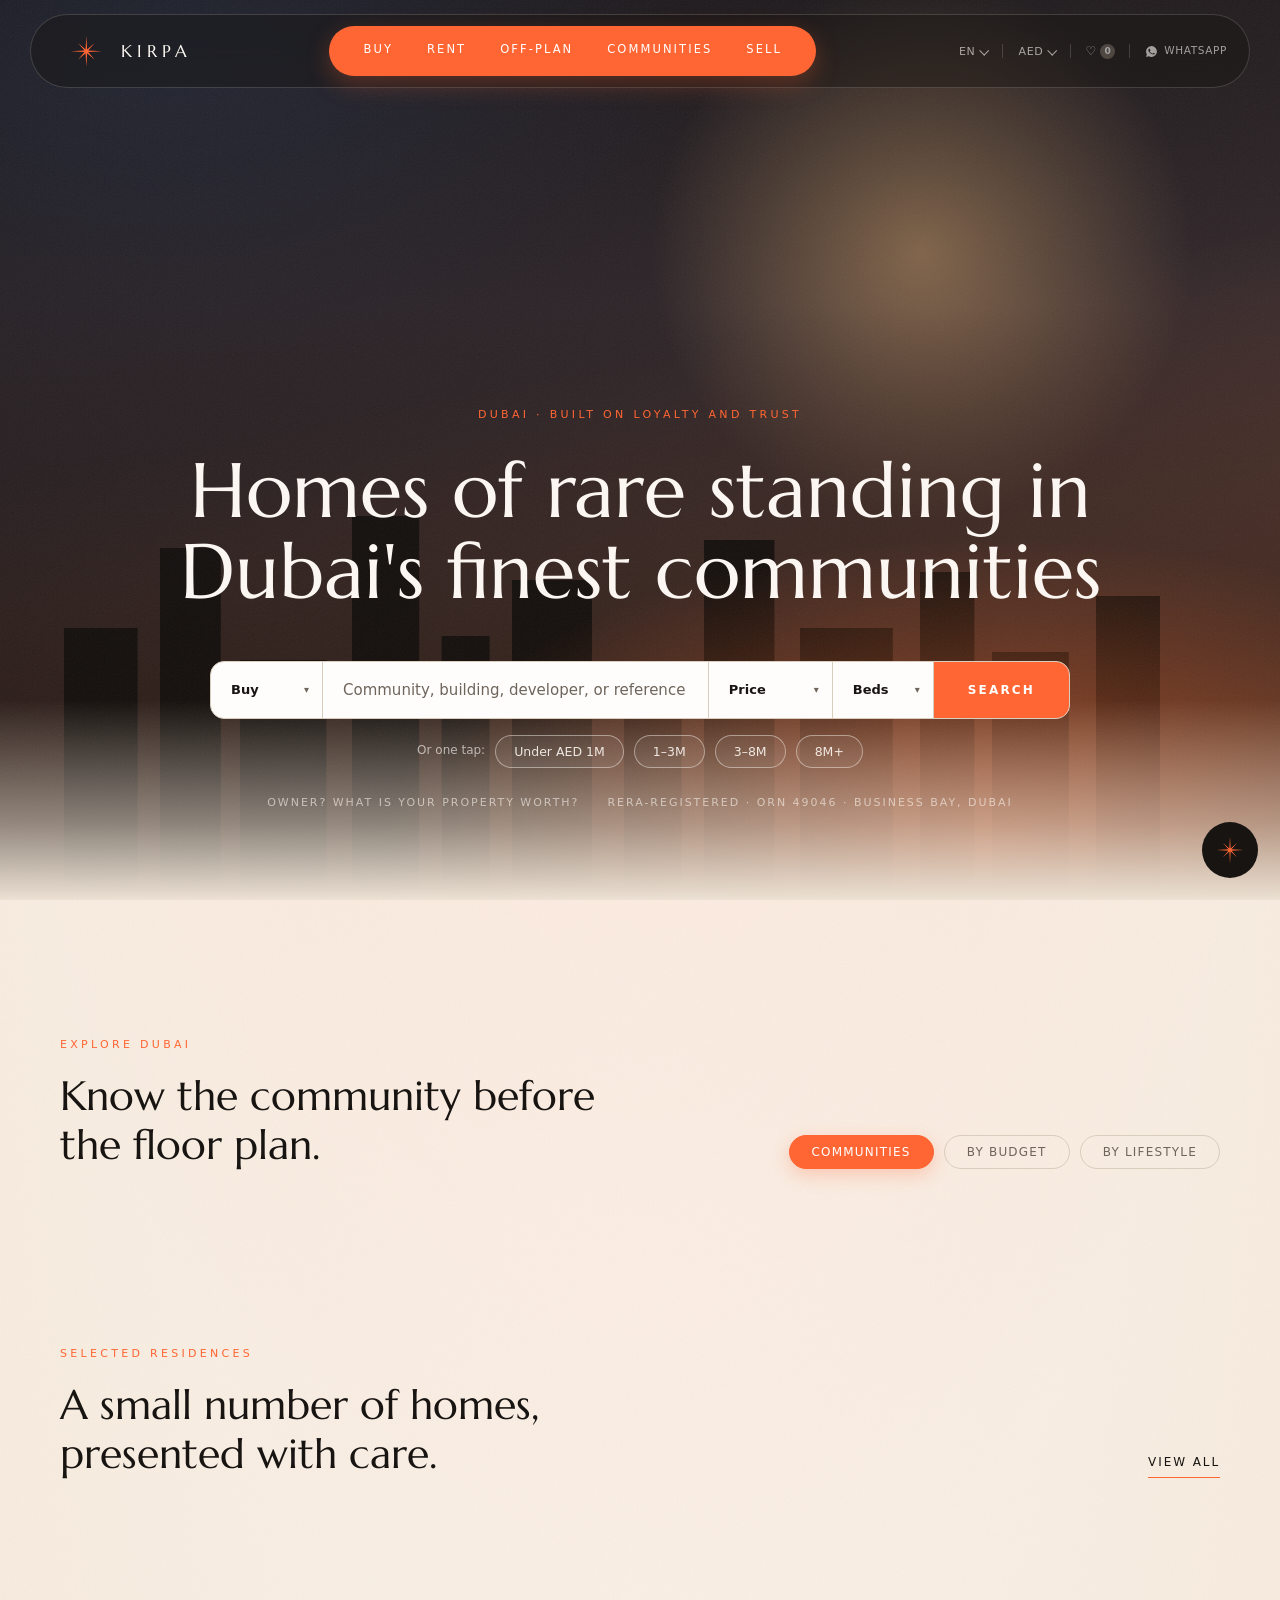
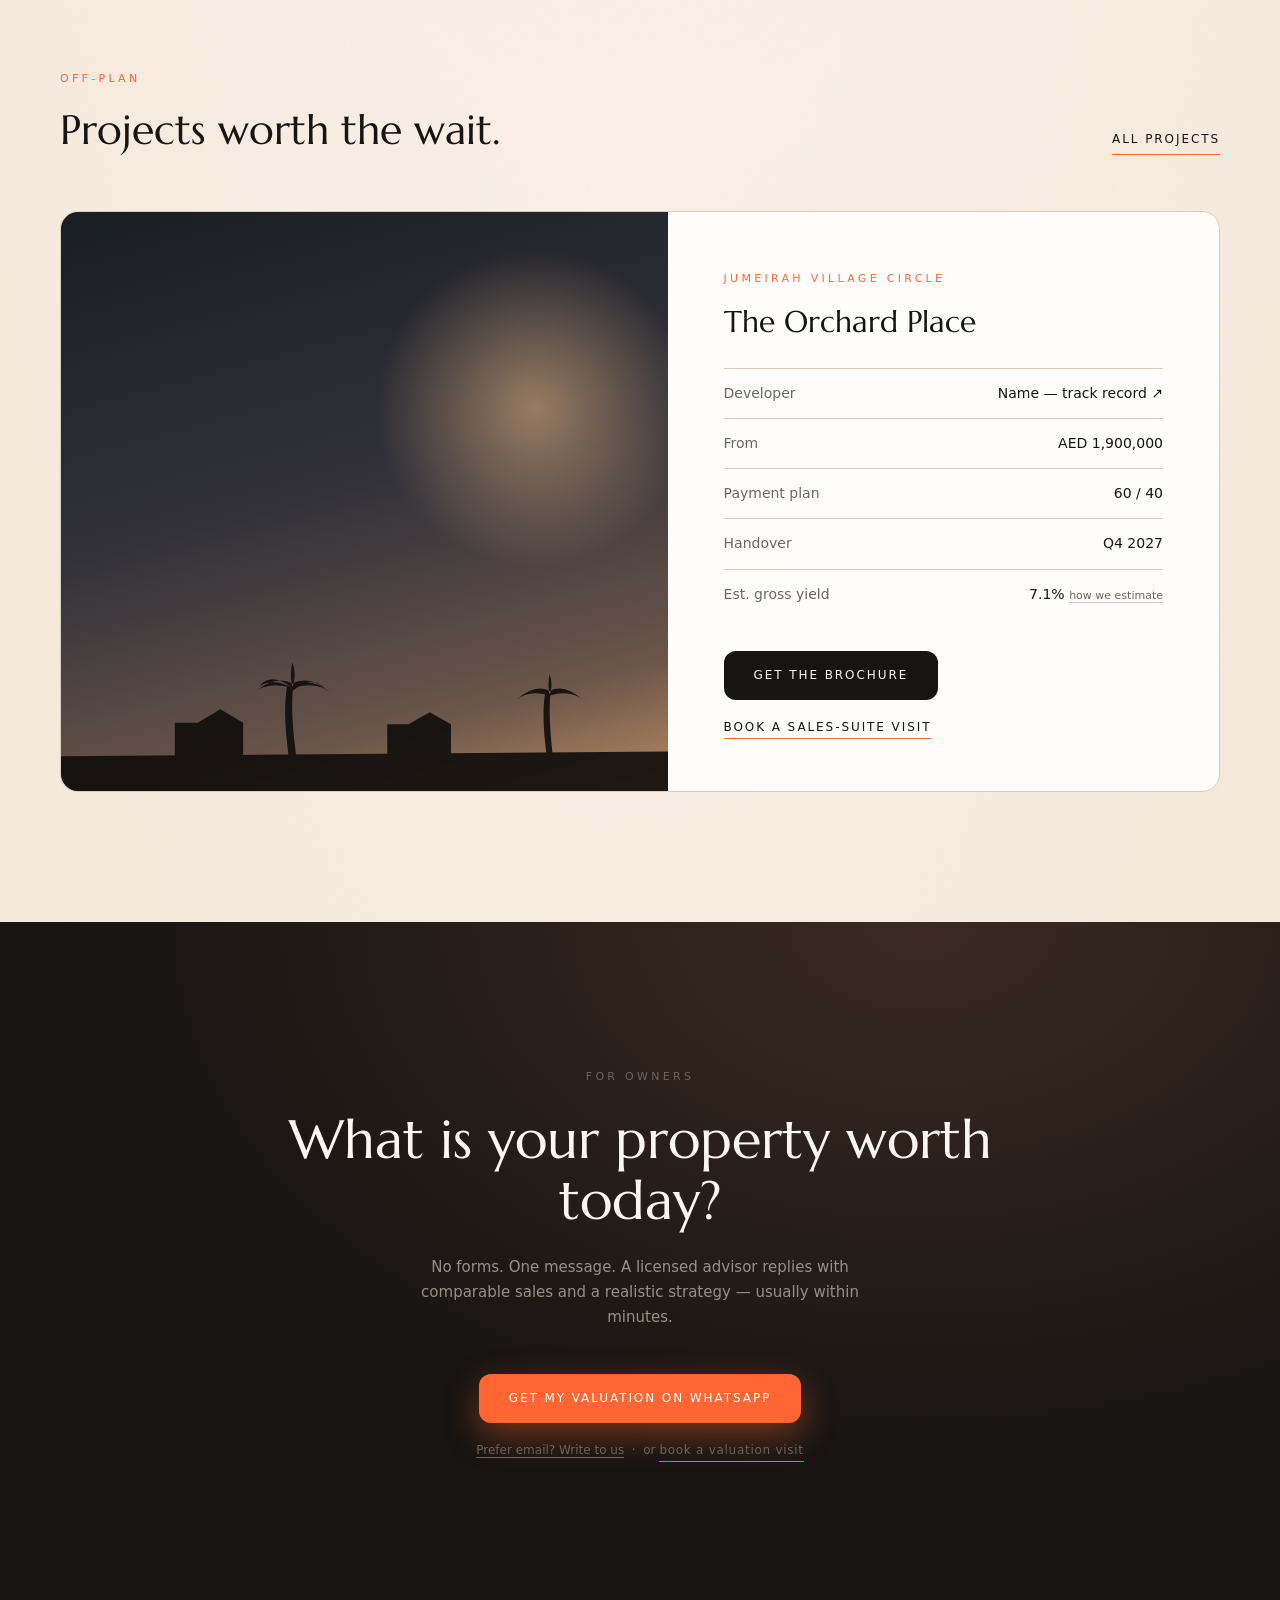
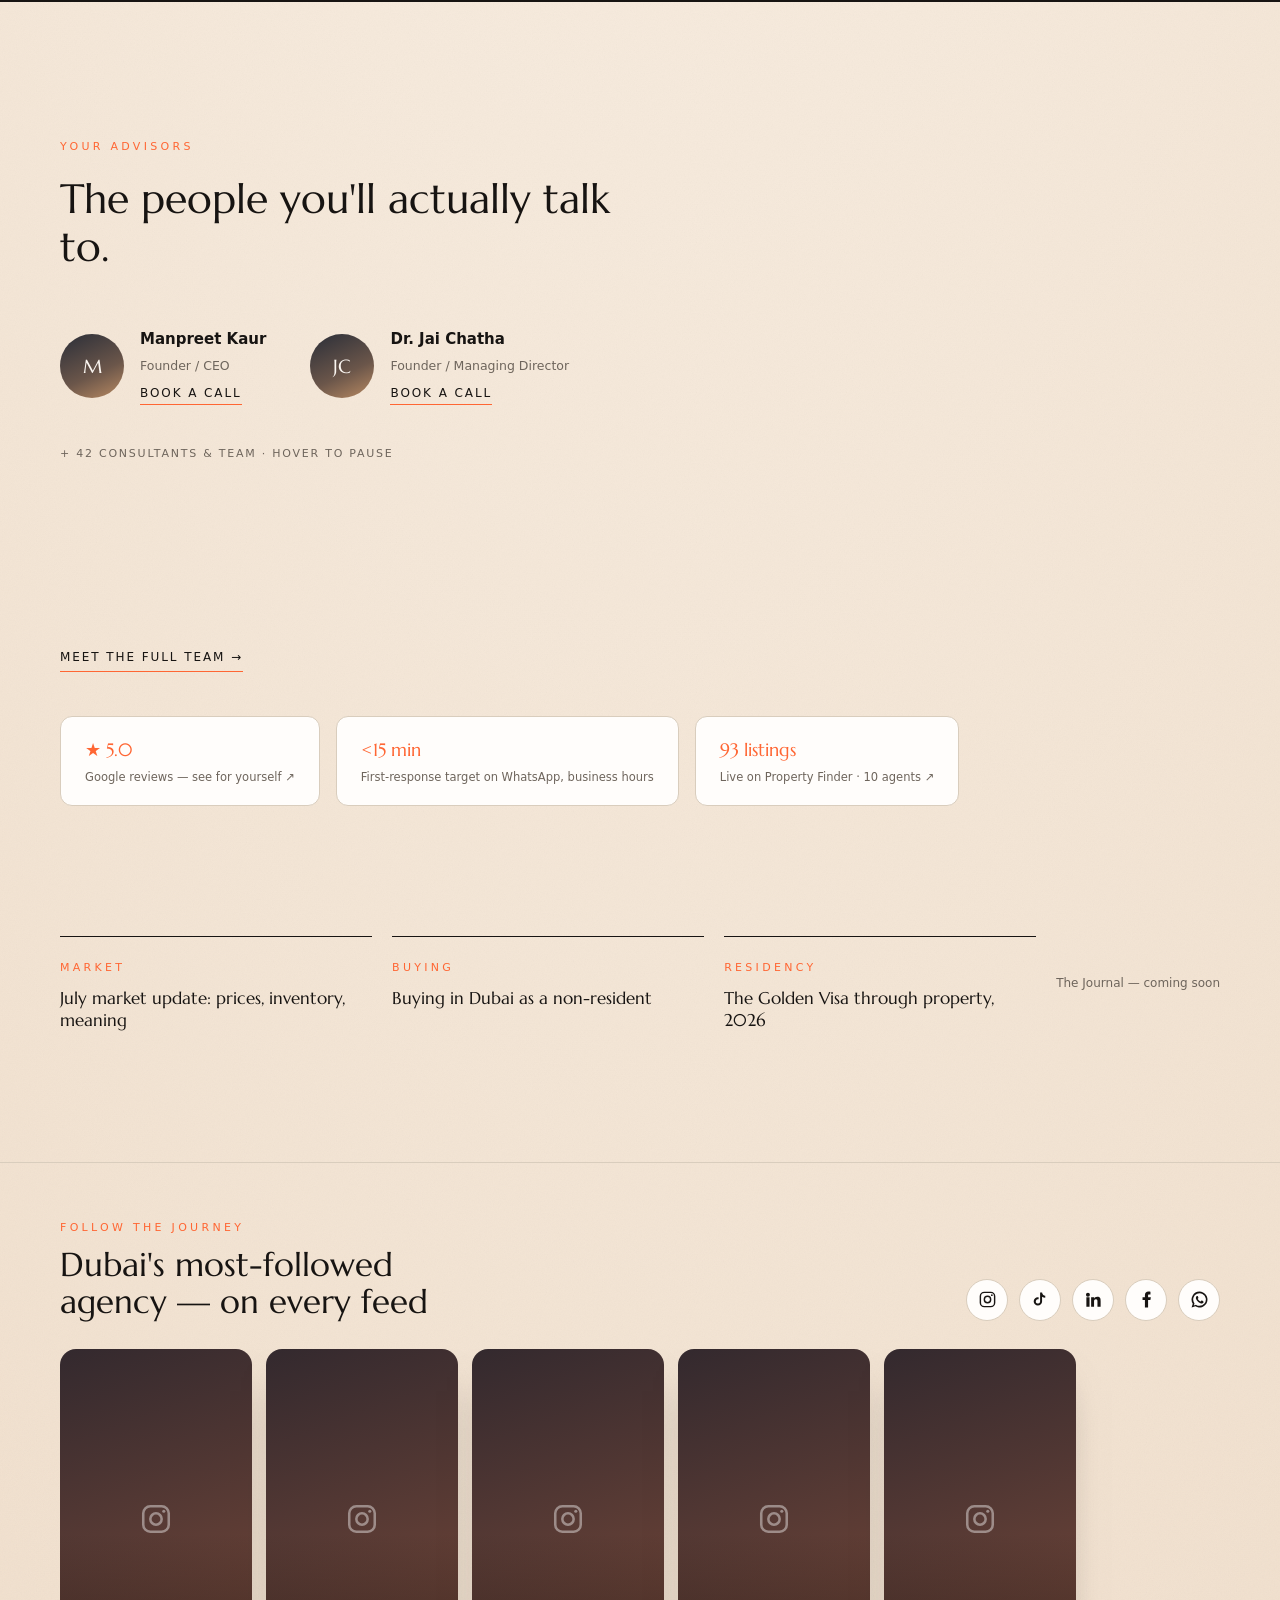
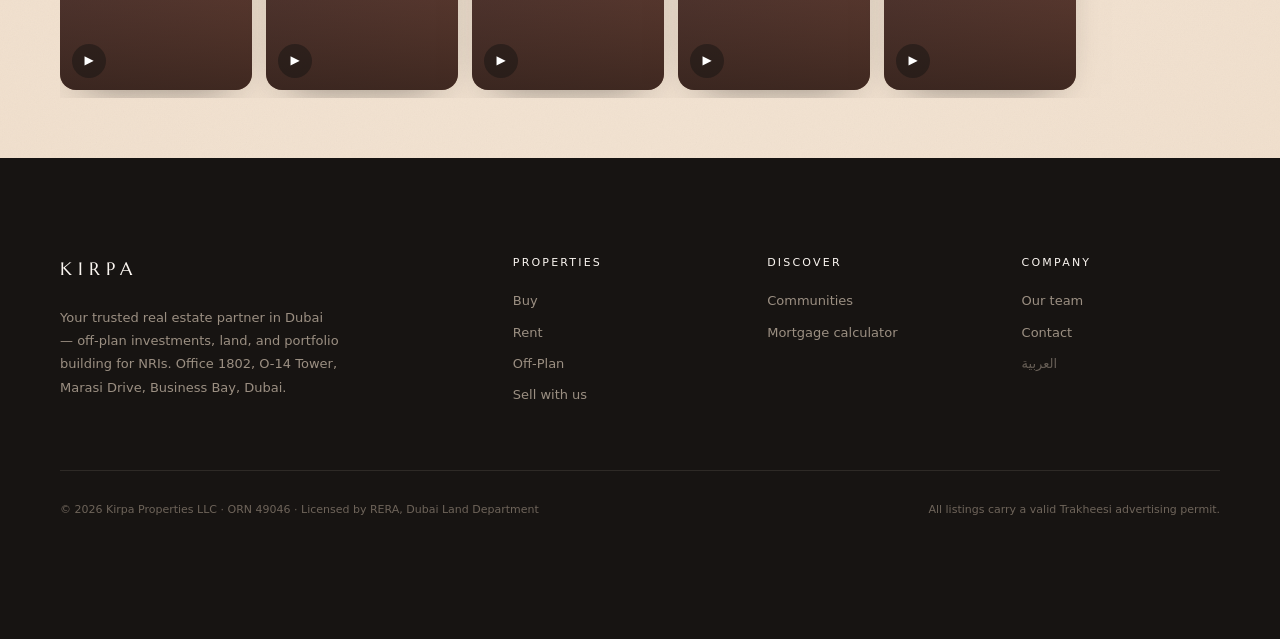
==== commit dfe82b8d: "Update index.html" ====
--- a/index.html
+++ b/index.html
@@ -16,7 +16,7 @@
 <noscript><style>.rv{opacity:1!important;transform:none!important}</style></noscript>
 <link rel="preconnect" href="https://fonts.googleapis.com">
 <link href="https://fonts.googleapis.com/css2?family=Marcellus&family=Inter:wght@400;500;600&family=Amiri&family=Noto+Kufi+Arabic:wght@400;500;600&display=swap" rel="stylesheet">
-<link rel="stylesheet" href="assets/kirpa.css?v=21">
+<link rel="stylesheet" href="assets/kirpa.css?v=22">
 </head>
 <body>
 
@@ -43,7 +43,7 @@
 
 <!-- HERO -->
 <section class="hero" style="padding:0">
-  <div class="photo sky-a"><img class="ph-img" id="heroImg" src="https://images.unsplash.com/photo-1768069794826-a31af289449f?auto=format&fit=crop&w=2200&h=1300&crop=entropy&q=72" alt="Dubai Marina skyline at dusk" fetchpriority="high" onerror="this.remove()"></div>
+  <div class="photo sky-a"><img class="ph-img" id="heroImg" src="https://images.unsplash.com/photo-1753029111752-f12018752cd3?auto=format&fit=crop&w=2200&h=1300&crop=entropy&q=72" alt="Dubai skyline at night with Burj Khalifa" fetchpriority="high" onerror="this.remove()"></div>
   <div class="hero-inner">
     <span class="eyebrow" data-i18n="hero.eyebrow">Dubai · Built on Loyalty and Trust</span>
     <h1 data-i18n="hero.title">Homes of rare standing in Dubai's finest communities</h1>
--- a/assets/kirpa.css
+++ b/assets/kirpa.css
@@ -58,6 +58,7 @@
     .ph-img{transition:none}
     .ph-img.blurload{filter:none}
     .res:hover .photo .ph-img{transform:none}
+    .hero .photo .ph-img{animation:none;transform:none}
     .btn:active,.sbar .go:active,.chip:active,.tab:active,.fav:active,.fchip:active,.schip:active,button.link:active{transform:none}
   }
 
@@ -92,7 +93,7 @@
   /* Hero */
   .hero{position:relative;min-height:100vh;display:flex;align-items:flex-end;color:var(--cream)}
   .hero .photo{position:absolute;inset:0}
-  .hero .photo::after{content:'';position:absolute;inset:0;background:radial-gradient(85% 60% at 80% 80%,rgba(255,120,55,.5) 0%,rgba(255,120,55,0) 55%),linear-gradient(to top,rgba(22,15,10,.82) 0%,rgba(22,15,10,.30) 42%,rgba(22,15,10,.20) 70%,rgba(30,19,12,.44) 100%)}
+  .hero .photo::after{content:'';position:absolute;inset:0;background:url("data:image/svg+xml,%3Csvg xmlns='http://www.w3.org/2000/svg' width='160' height='160'%3E%3Cfilter id='hg'%3E%3CfeTurbulence type='fractalNoise' baseFrequency='0.9' numOctaves='2' stitchTiles='stitch'/%3E%3CfeColorMatrix type='saturate' values='0'/%3E%3C/filter%3E%3Crect width='100%25' height='100%25' filter='url(%23hg)' opacity='0.07'/%3E%3C/svg%3E") 0 0/160px 160px repeat,radial-gradient(92% 66% at 78% 94%,rgba(255,110,50,.58) 0%,rgba(255,110,50,0) 52%),radial-gradient(72% 60% at 14% 6%,rgba(38,50,74,.44) 0%,rgba(38,50,74,0) 56%),linear-gradient(to top,rgba(17,11,7,.90) 0%,rgba(17,11,7,.44) 38%,rgba(17,11,7,.15) 66%,rgba(20,14,9,.34) 100%)}
   .hero-inner{position:relative;width:100%;max-width:1240px;margin:0 auto;padding:0 40px 88px;text-align:center}
   .hero h1{font-family:var(--display);font-size:clamp(42px,6vw,86px);line-height:1.06;font-weight:400;max-width:16ch;margin-left:auto;margin-right:auto}
   .hero .eyebrow{color:var(--coral);display:block;margin-bottom:26px}
@@ -398,7 +399,8 @@
 .photo{position:relative}
 .ph-img{position:absolute;inset:0;width:100%;height:100%;object-fit:cover;display:block}
 .photo .credit,.tile-name,.comm-name{z-index:2}
-.hero .photo .ph-img{z-index:0;object-position:center top}
+.hero .photo .ph-img{z-index:0;object-position:center top;transform-origin:60% 40%;animation:heroKen 26s ease-in-out infinite alternate;will-change:transform}
+@keyframes heroKen{from{transform:scale(1) translate3d(0,0,0)}to{transform:scale(1.12) translate3d(-1.4%,-1.2%,0)}}
 .face{font-family:var(--display);color:var(--cream);display:flex;align-items:center;justify-content:center;font-size:19px}
 .side-card .agent .face{font-size:17px}
 
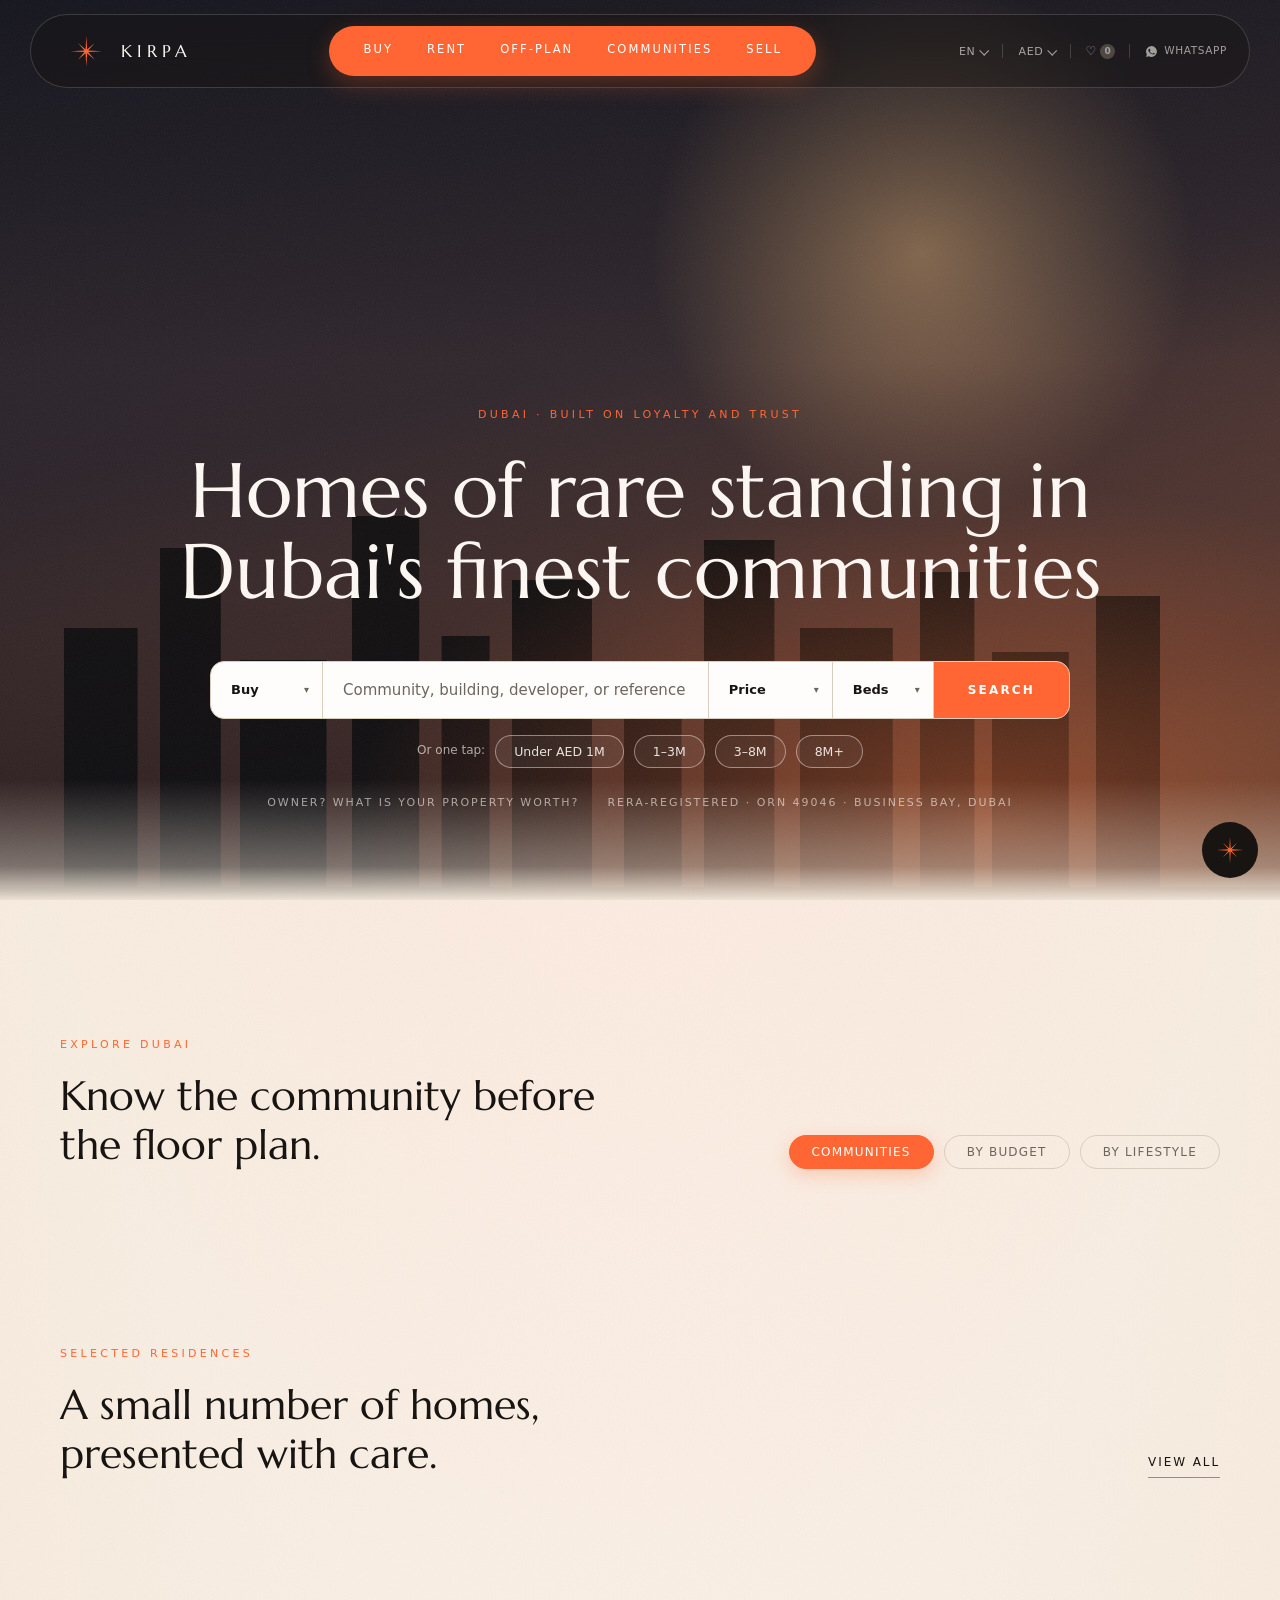
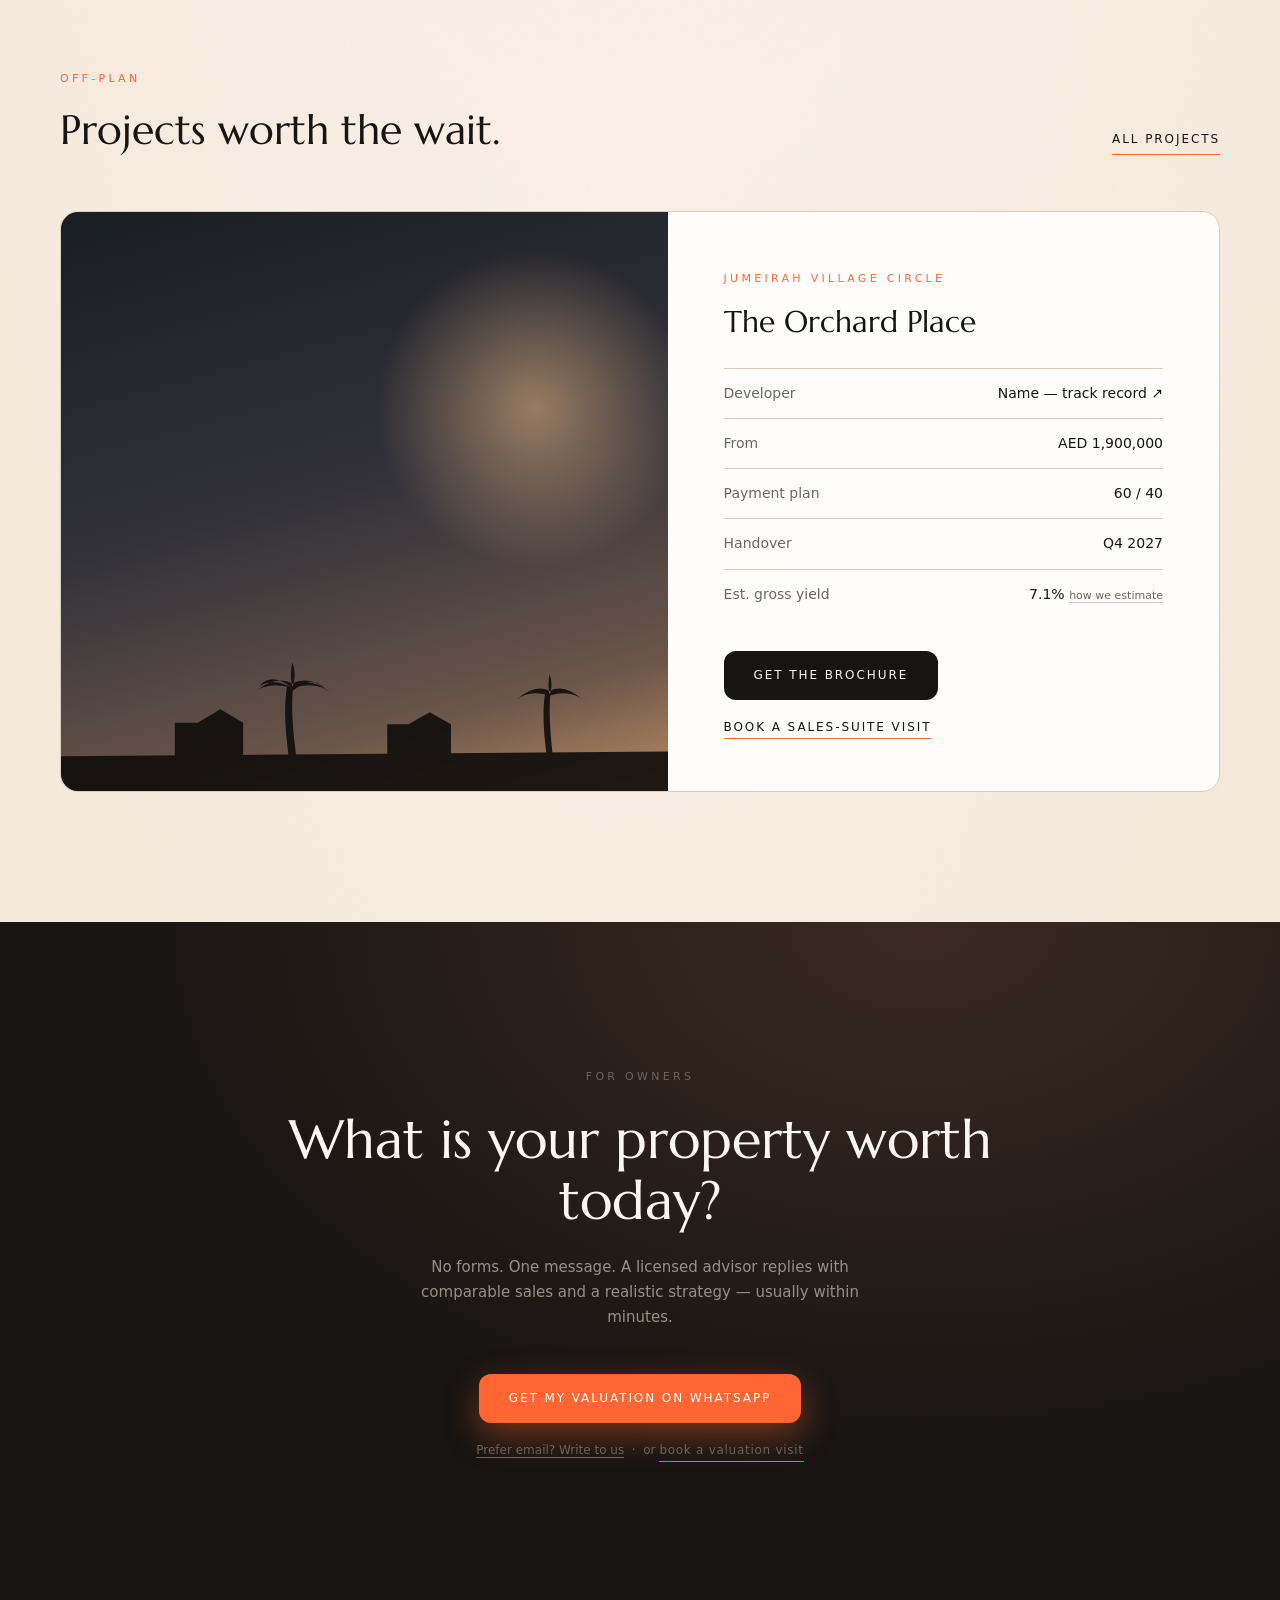
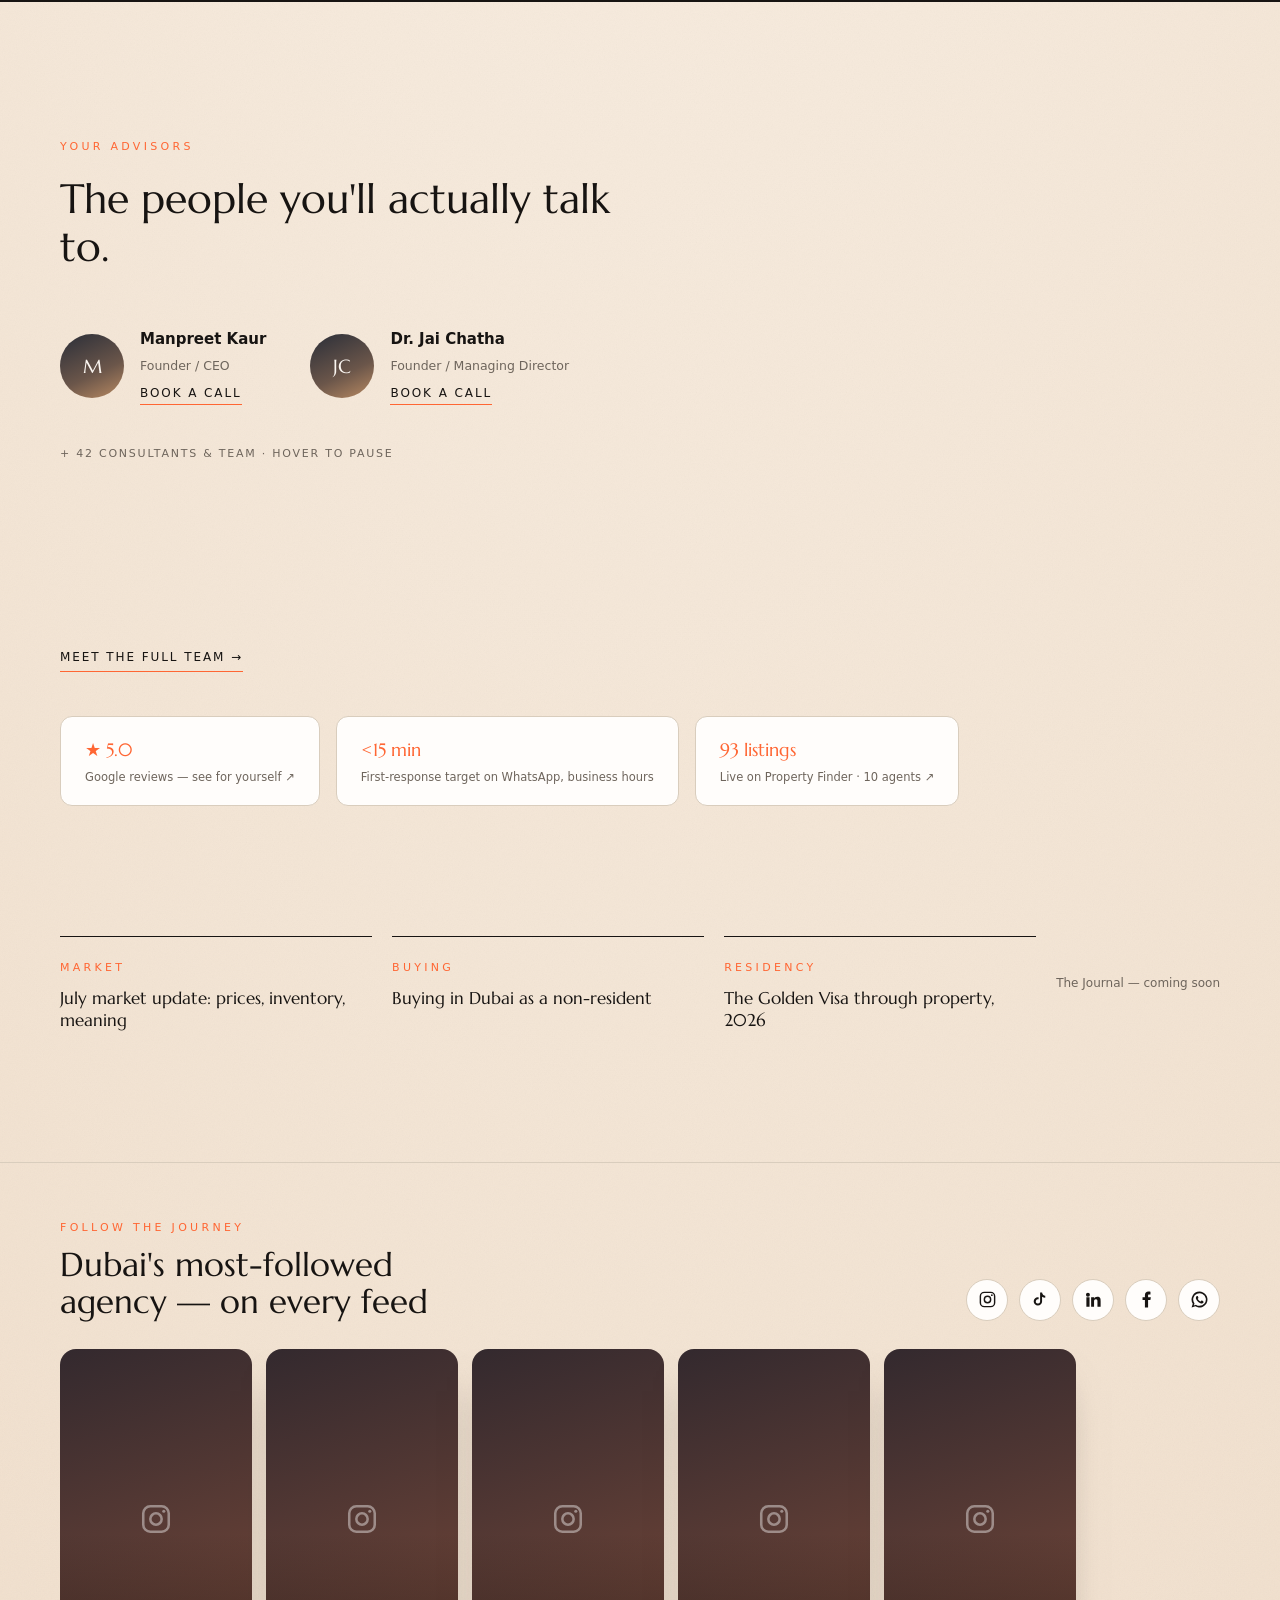
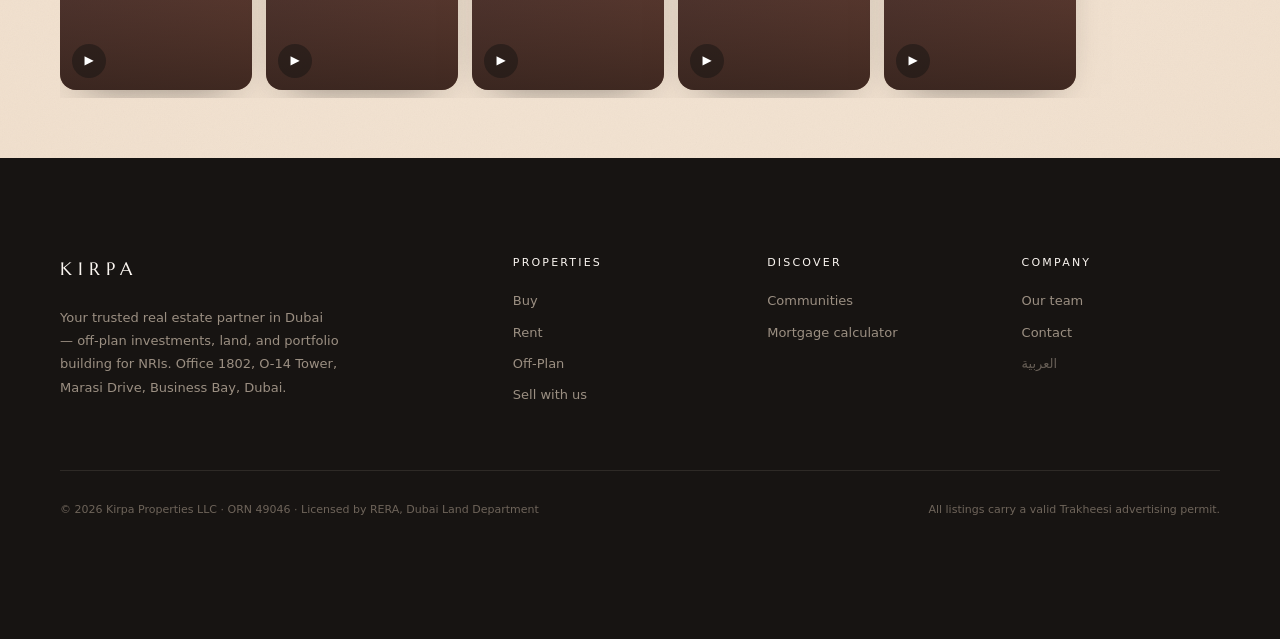
==== commit a8fbf804: "Update index.html" ====
--- a/index.html
+++ b/index.html
@@ -16,7 +16,7 @@
 <noscript><style>.rv{opacity:1!important;transform:none!important}</style></noscript>
 <link rel="preconnect" href="https://fonts.googleapis.com">
 <link href="https://fonts.googleapis.com/css2?family=Marcellus&family=Inter:wght@400;500;600&family=Amiri&family=Noto+Kufi+Arabic:wght@400;500;600&display=swap" rel="stylesheet">
-<link rel="stylesheet" href="assets/kirpa.css?v=22">
+<link rel="stylesheet" href="assets/kirpa.css?v=23">
 </head>
 <body>
 
--- a/assets/kirpa.css
+++ b/assets/kirpa.css
@@ -93,7 +93,7 @@
   /* Hero */
   .hero{position:relative;min-height:100vh;display:flex;align-items:flex-end;color:var(--cream)}
   .hero .photo{position:absolute;inset:0}
-  .hero .photo::after{content:'';position:absolute;inset:0;background:url("data:image/svg+xml,%3Csvg xmlns='http://www.w3.org/2000/svg' width='160' height='160'%3E%3Cfilter id='hg'%3E%3CfeTurbulence type='fractalNoise' baseFrequency='0.9' numOctaves='2' stitchTiles='stitch'/%3E%3CfeColorMatrix type='saturate' values='0'/%3E%3C/filter%3E%3Crect width='100%25' height='100%25' filter='url(%23hg)' opacity='0.07'/%3E%3C/svg%3E") 0 0/160px 160px repeat,radial-gradient(92% 66% at 78% 94%,rgba(255,110,50,.58) 0%,rgba(255,110,50,0) 52%),radial-gradient(72% 60% at 14% 6%,rgba(38,50,74,.44) 0%,rgba(38,50,74,0) 56%),linear-gradient(to top,rgba(17,11,7,.90) 0%,rgba(17,11,7,.44) 38%,rgba(17,11,7,.15) 66%,rgba(20,14,9,.34) 100%)}
+  .hero .photo::after{content:'';position:absolute;inset:0;background:url("data:image/svg+xml,%3Csvg xmlns='http://www.w3.org/2000/svg' width='160' height='160'%3E%3Cfilter id='hg'%3E%3CfeTurbulence type='fractalNoise' baseFrequency='0.9' numOctaves='2' stitchTiles='stitch'/%3E%3CfeColorMatrix type='saturate' values='0'/%3E%3C/filter%3E%3Crect width='100%25' height='100%25' filter='url(%23hg)' opacity='0.06'/%3E%3C/svg%3E") 0 0/160px 160px repeat,radial-gradient(96% 70% at 78% 92%,rgba(255,116,54,.44) 0%,rgba(255,116,54,0) 54%),linear-gradient(to top,rgba(8,10,18,.74) 0%,rgba(8,10,18,.30) 34%,rgba(8,10,18,.08) 60%,rgba(8,10,18,.36) 100%)}
   .hero-inner{position:relative;width:100%;max-width:1240px;margin:0 auto;padding:0 40px 88px;text-align:center}
   .hero h1{font-family:var(--display);font-size:clamp(42px,6vw,86px);line-height:1.06;font-weight:400;max-width:16ch;margin-left:auto;margin-right:auto}
   .hero .eyebrow{color:var(--coral);display:block;margin-bottom:26px}
@@ -399,7 +399,7 @@
 .photo{position:relative}
 .ph-img{position:absolute;inset:0;width:100%;height:100%;object-fit:cover;display:block}
 .photo .credit,.tile-name,.comm-name{z-index:2}
-.hero .photo .ph-img{z-index:0;object-position:center top;transform-origin:60% 40%;animation:heroKen 26s ease-in-out infinite alternate;will-change:transform}
+.hero .photo .ph-img{z-index:0;object-position:center top;transform-origin:60% 40%;filter:contrast(1.12) saturate(1.38) brightness(1.05);animation:heroKen 26s ease-in-out infinite alternate;will-change:transform}
 @keyframes heroKen{from{transform:scale(1) translate3d(0,0,0)}to{transform:scale(1.12) translate3d(-1.4%,-1.2%,0)}}
 .face{font-family:var(--display);color:var(--cream);display:flex;align-items:center;justify-content:center;font-size:19px}
 .side-card .agent .face{font-size:17px}
@@ -564,7 +564,7 @@
 
 /* hero fuses into the page gradient */
 .hero{position:relative}
-.hero::after{content:'';position:absolute;left:0;right:0;bottom:0;height:200px;background:linear-gradient(to bottom,rgba(236,225,211,0) 0%,rgba(236,225,211,.55) 62%,#ECE1D3 100%);pointer-events:none;z-index:1}
+.hero::after{content:'';position:absolute;left:0;right:0;bottom:0;height:120px;background:linear-gradient(to bottom,rgba(236,225,211,0) 0%,rgba(236,225,211,.42) 72%,#ECE1D3 100%);pointer-events:none;z-index:1}
 .hero-inner{z-index:2}
 
   /* ============================================================
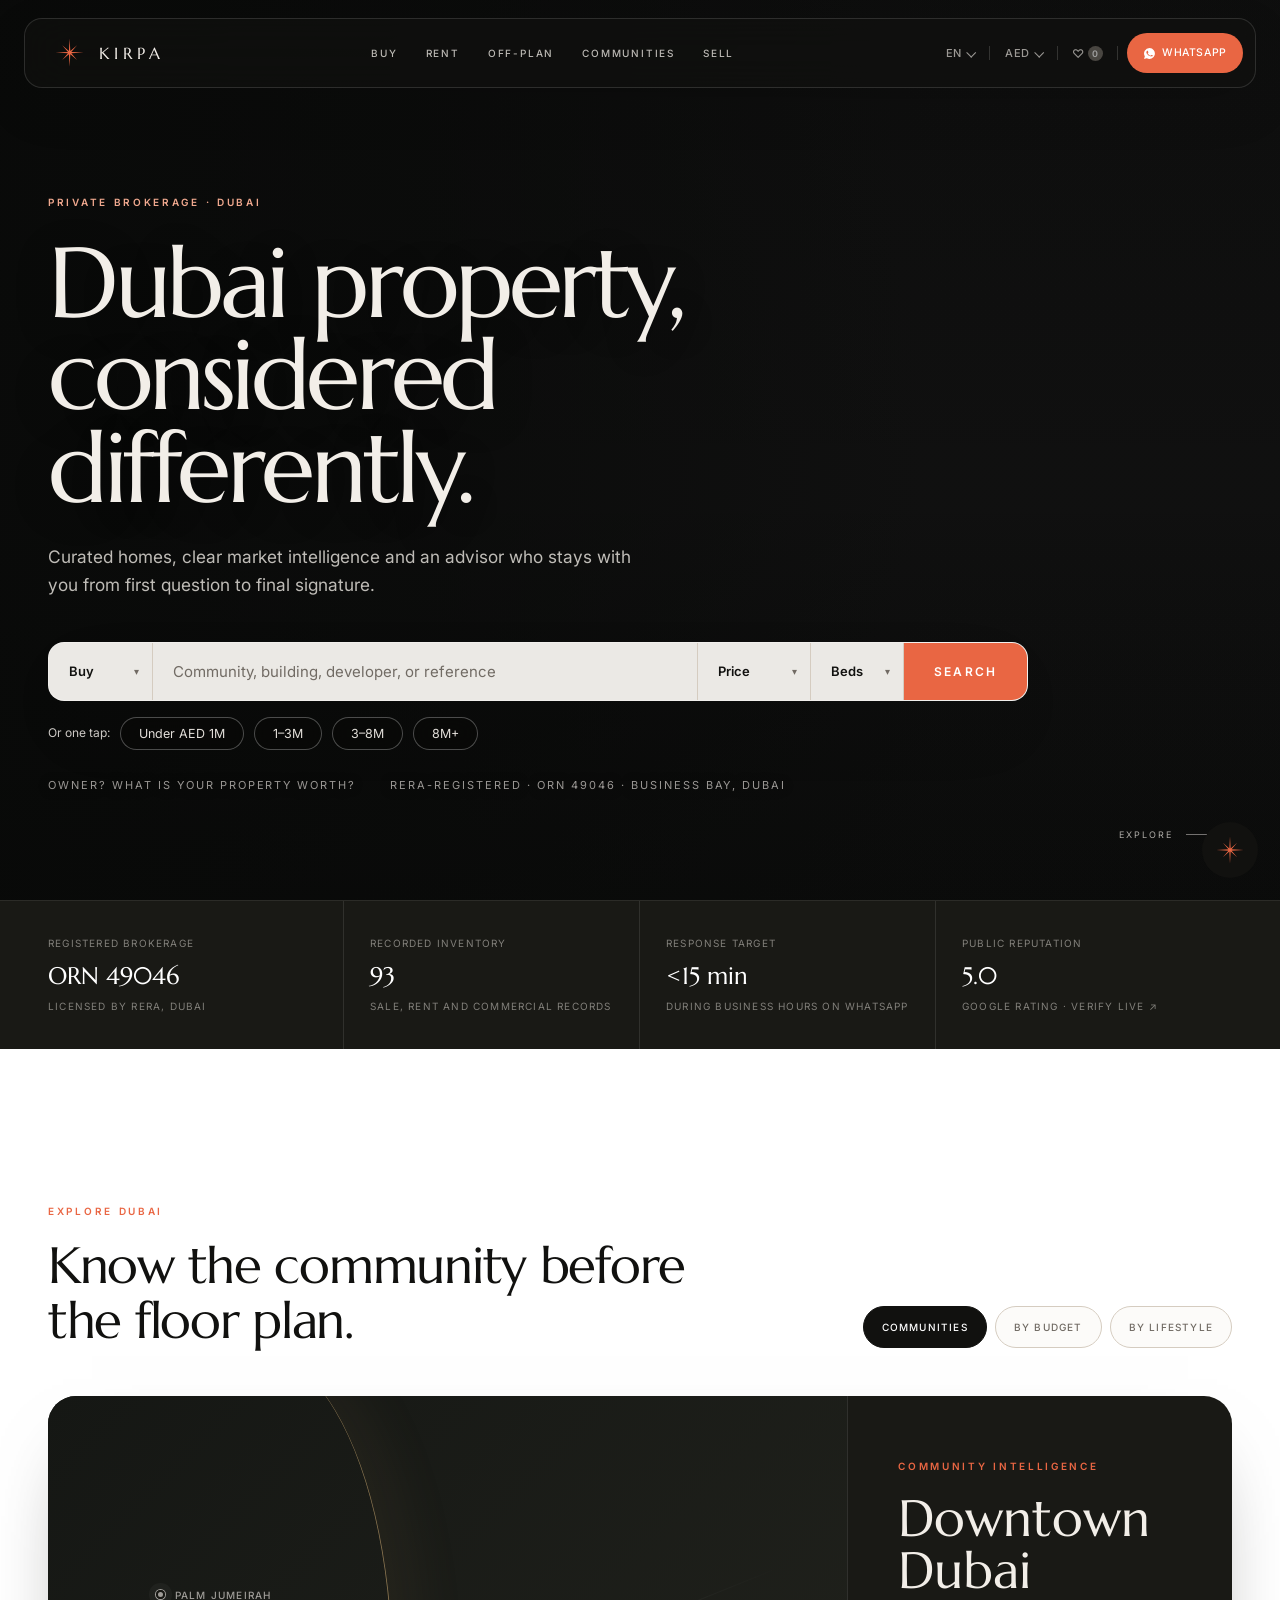
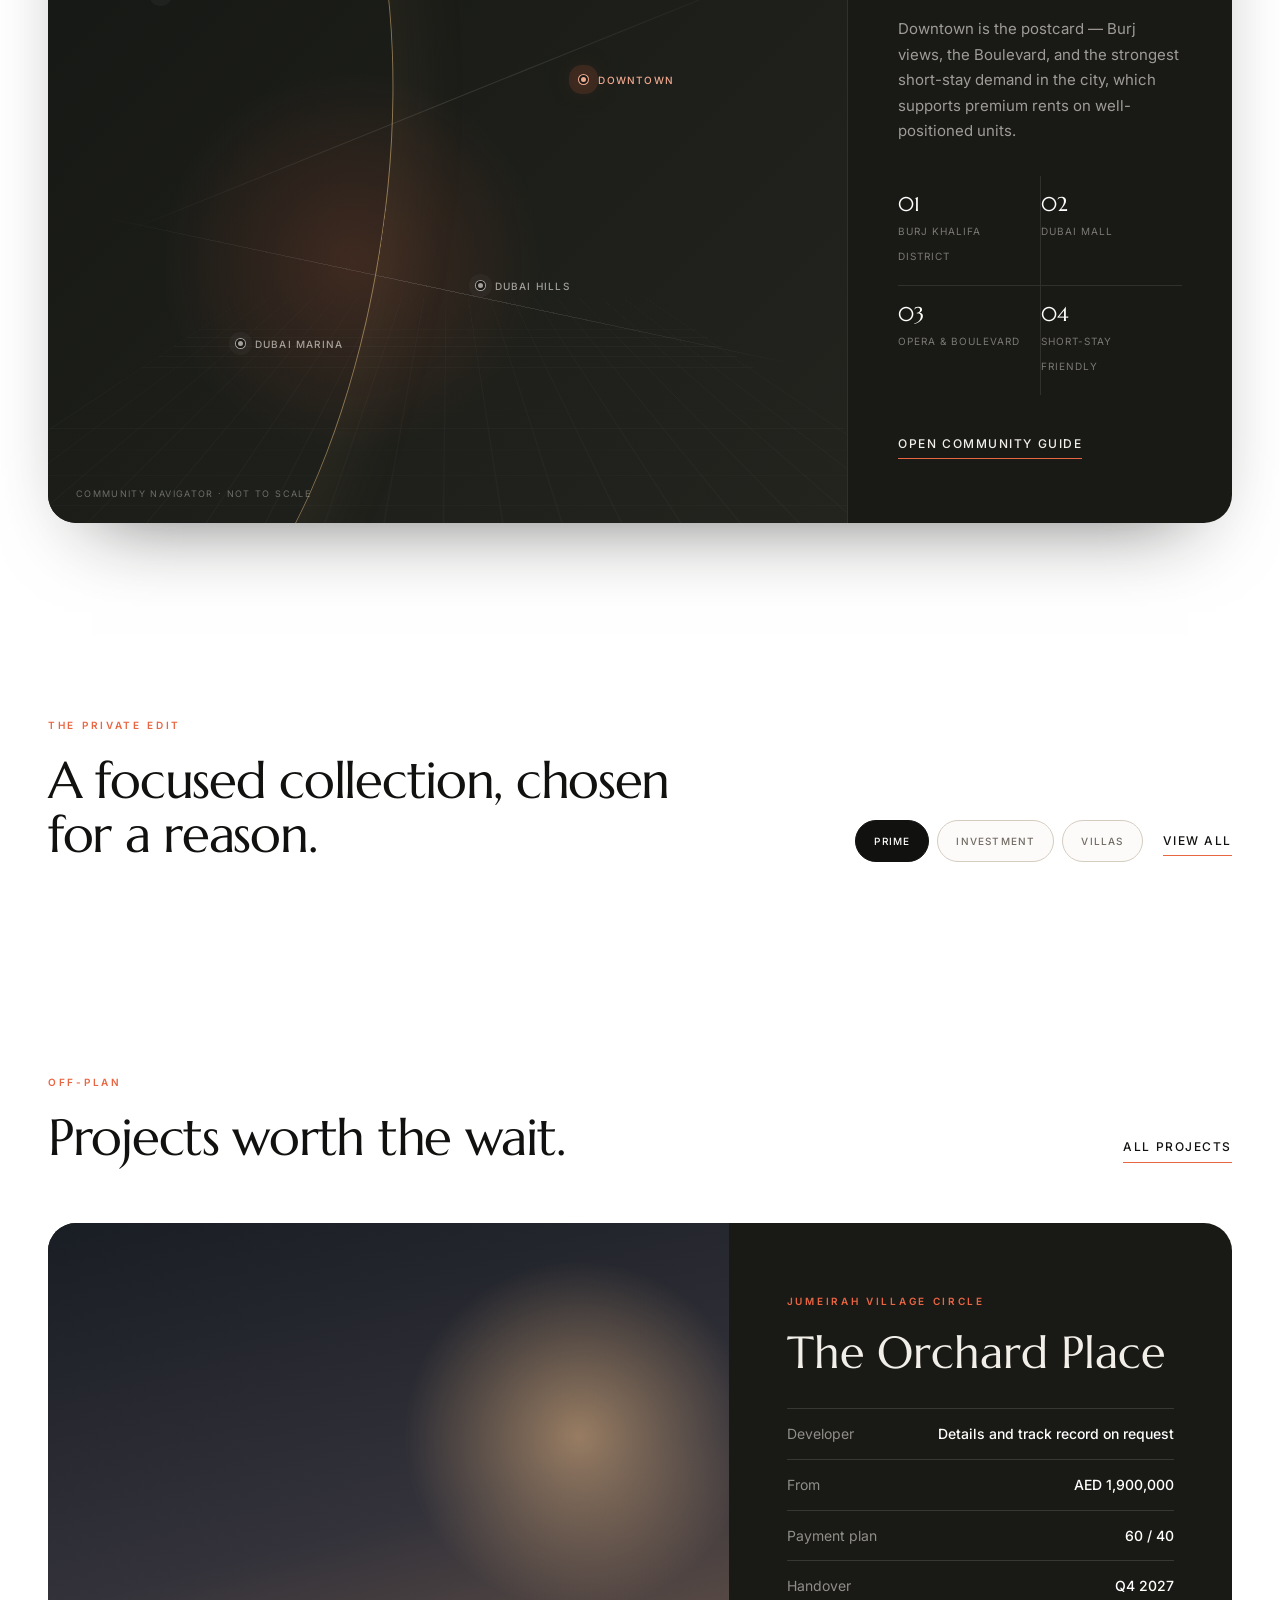
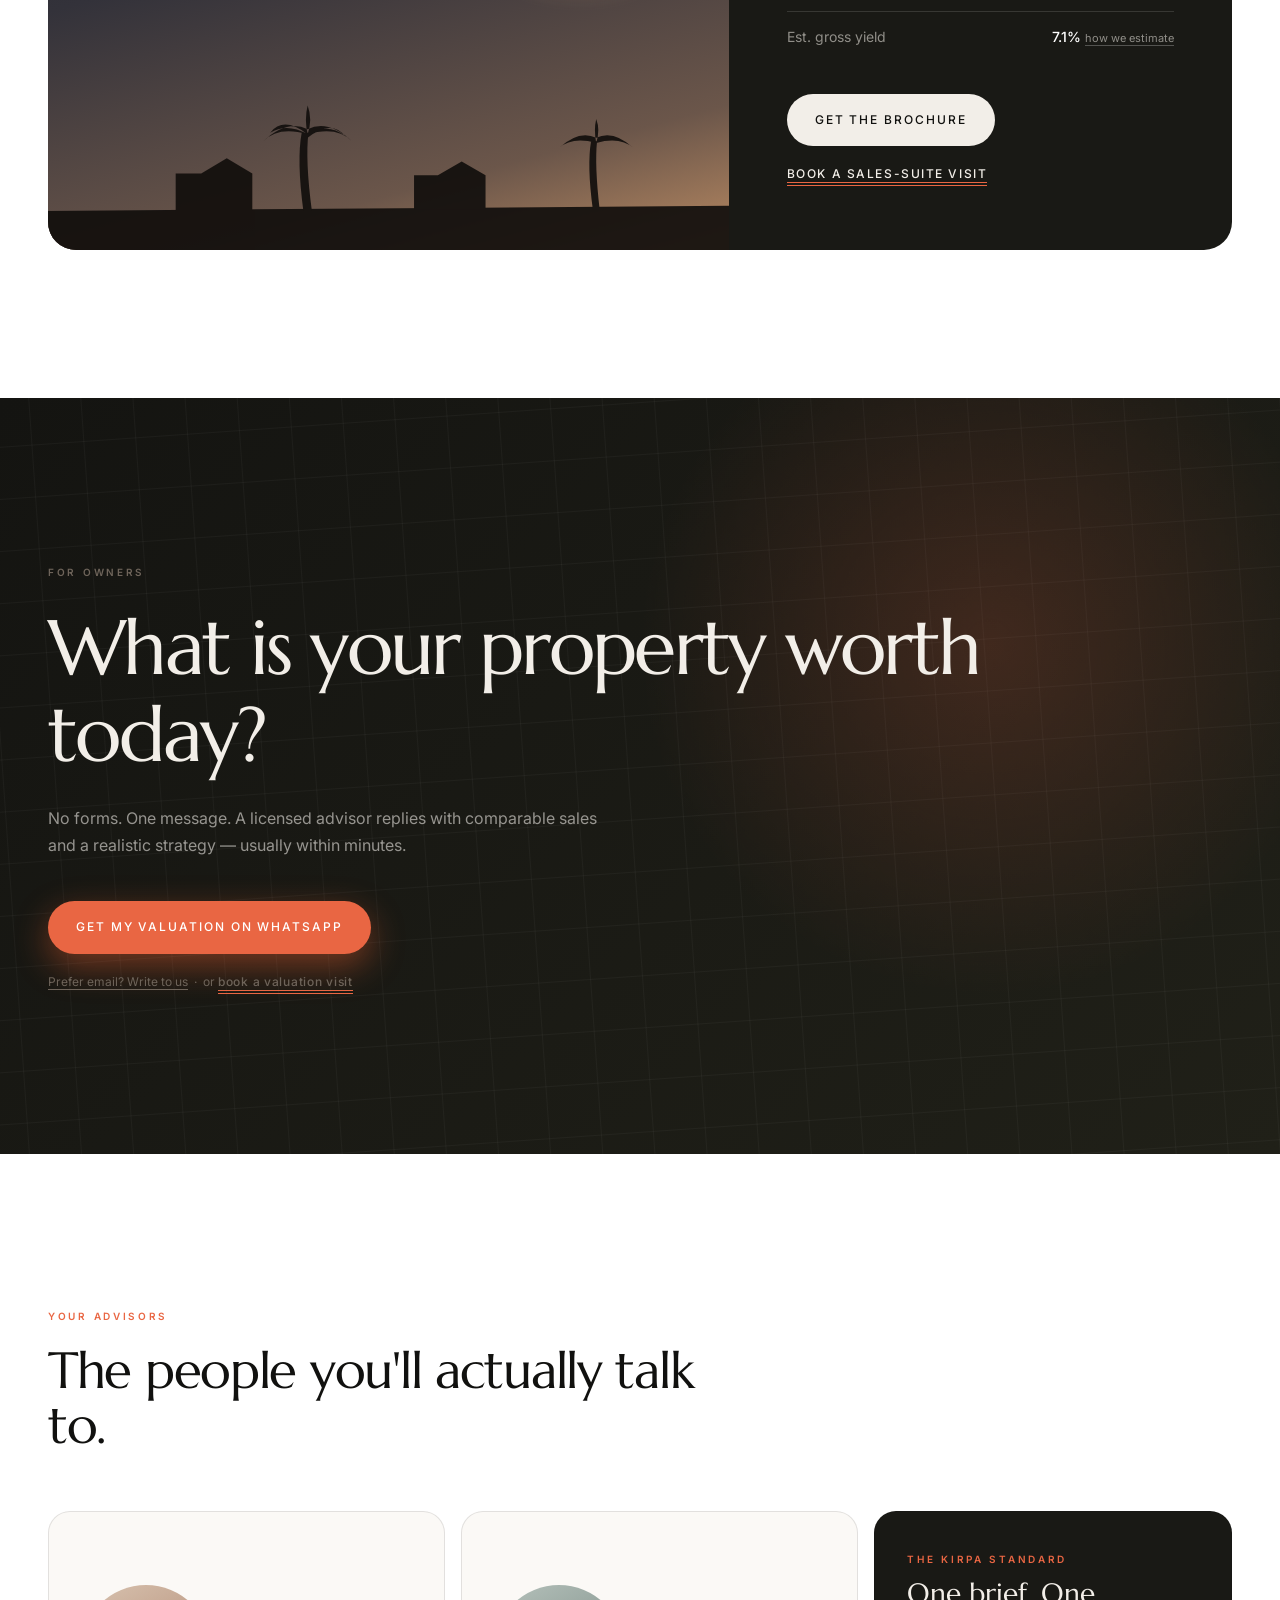
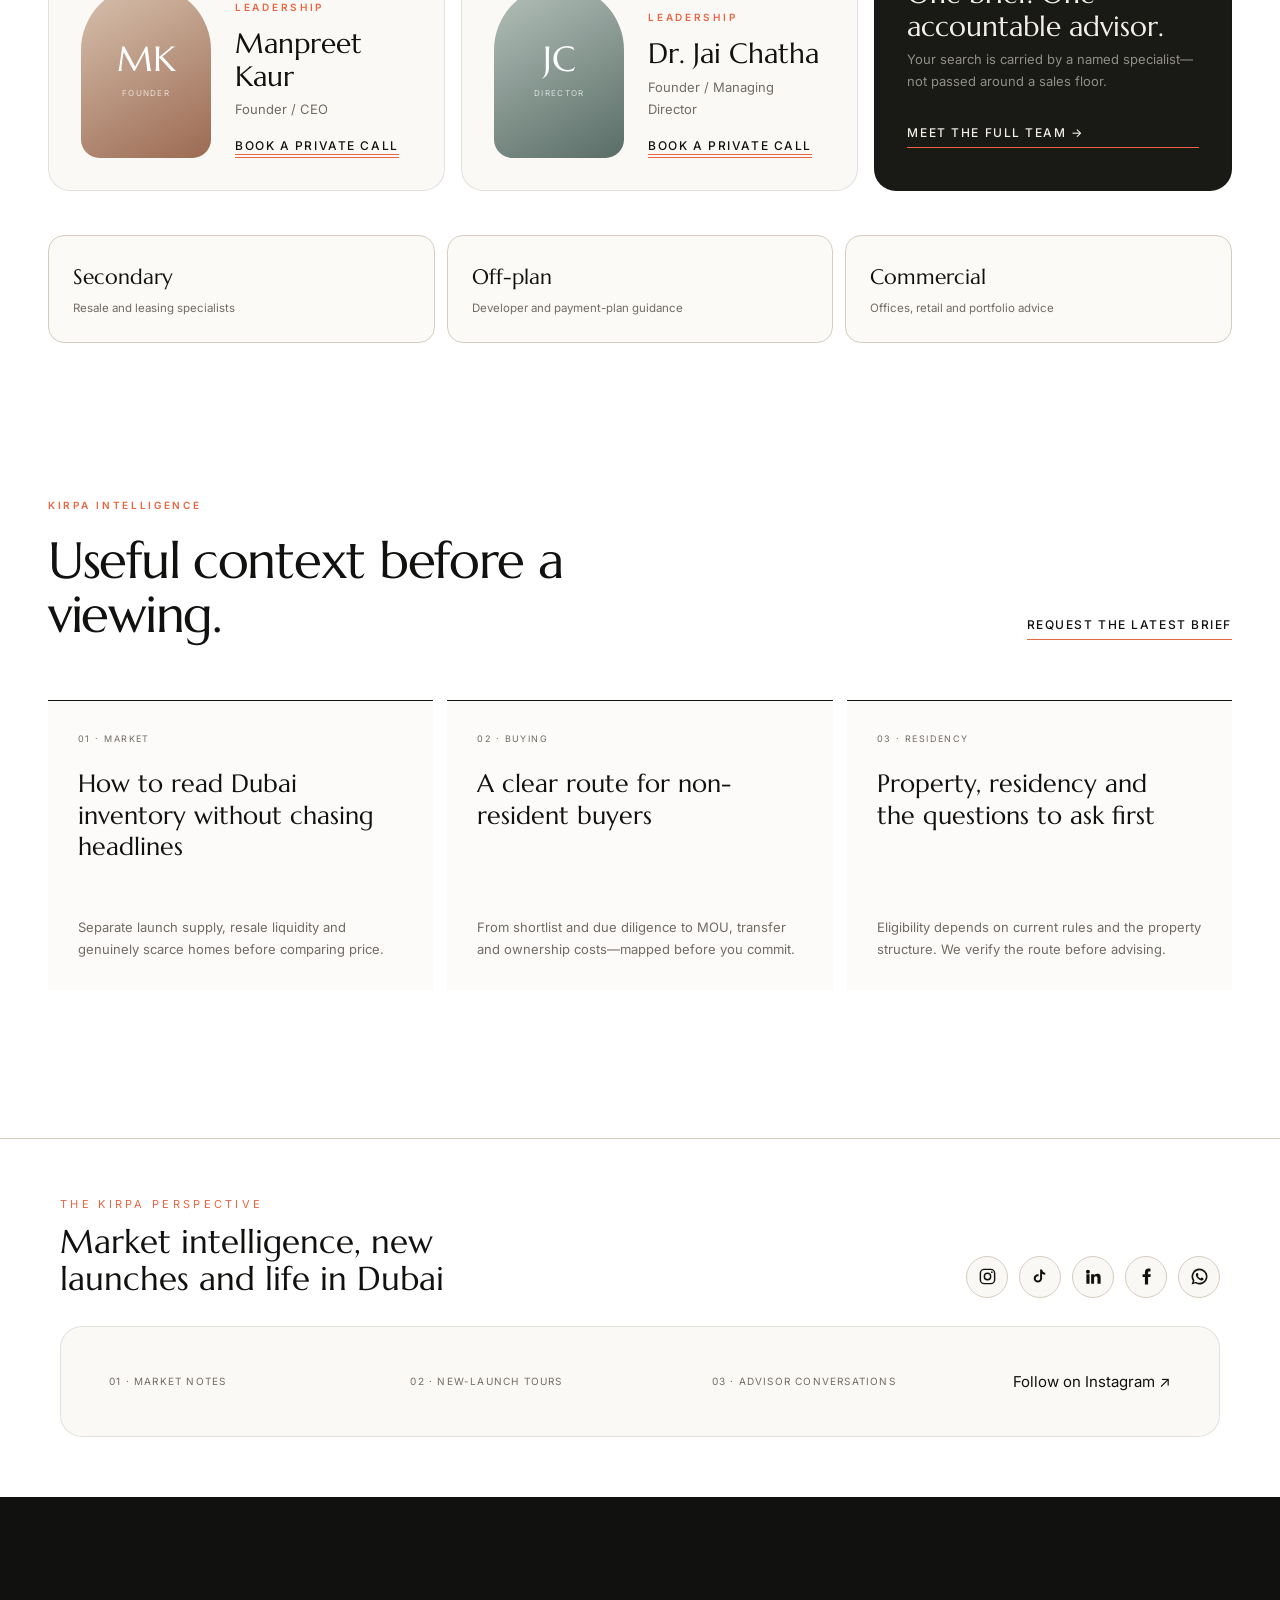
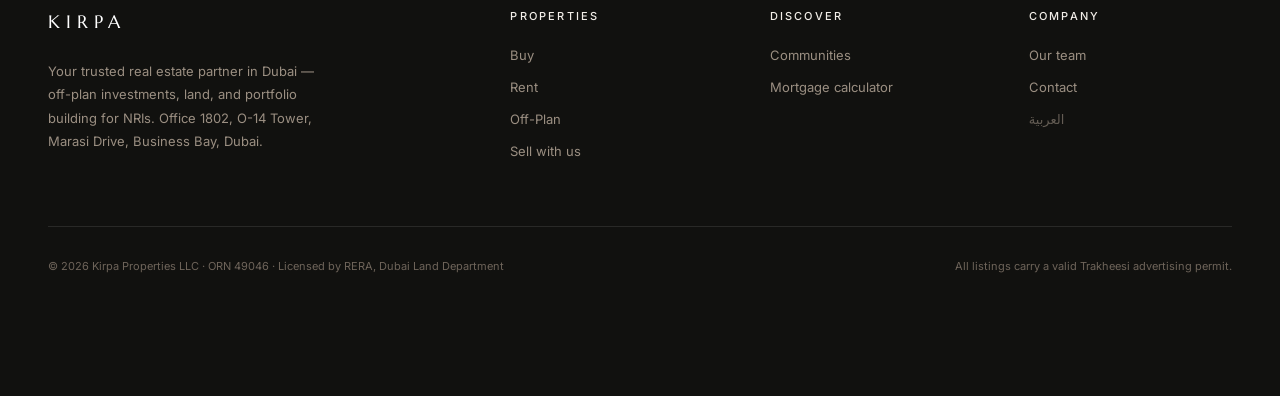
==== commit 008c3b02: "v21" ====
--- a/index.html
+++ b/index.html
@@ -11,12 +11,12 @@
 <meta property="og:title" content="Kirpa Properties — Dubai Real Estate">
 <meta property="og:description" content="RERA-registered Dubai brokerage (ORN 49046). Off-plan, sales and rentals across Dubai’s finest communities.">
 <meta property="og:url" content="https://roshanalii.github.io/Kirpa/">
-<meta property="og:image" content="https://roshanalii.github.io/Kirpa/assets/og-cover.jpg">
+<meta property="og:image" content="https://roshanalii.github.io/Kirpa/assets/og-cover-premium.png">
 <meta name="twitter:card" content="summary_large_image">
 <noscript><style>.rv{opacity:1!important;transform:none!important}</style></noscript>
 <link rel="preconnect" href="https://fonts.googleapis.com">
 <link href="https://fonts.googleapis.com/css2?family=Marcellus&family=Inter:wght@400;500;600&family=Amiri&family=Noto+Kufi+Arabic:wght@400;500;600&display=swap" rel="stylesheet">
-<link rel="stylesheet" href="assets/kirpa.css?v=23">
+<link rel="stylesheet" href="assets/kirpa.css?v=24">
 </head>
 <body>
 
@@ -45,8 +45,9 @@
 <section class="hero" style="padding:0">
   <div class="photo sky-a"><img class="ph-img" id="heroImg" src="https://images.unsplash.com/photo-1753029111752-f12018752cd3?auto=format&fit=crop&w=2200&h=1300&crop=entropy&q=72" alt="Dubai skyline at night with Burj Khalifa" fetchpriority="high" onerror="this.remove()"></div>
   <div class="hero-inner">
-    <span class="eyebrow" data-i18n="hero.eyebrow">Dubai · Built on Loyalty and Trust</span>
-    <h1 data-i18n="hero.title">Homes of rare standing in Dubai's finest communities</h1>
+    <span class="eyebrow" data-i18n="hero.eyebrow">Private brokerage · Dubai</span>
+    <h1 data-i18n="hero.title">Dubai property, considered differently.</h1>
+    <p class="hero-copy">Curated homes, clear market intelligence and an advisor who stays with you from first question to final signature.</p>
 
     <div class="searchbox" id="searchbox">
       <div class="barwrap">
@@ -77,6 +78,17 @@
       <span><span data-i18n="hero.owner">Owner? What is your property worth?</span></span>
       <span data-i18n="hero.trustline">RERA-registered · ORN 49046 · Business Bay, Dubai</span>
     </div>
+    <a class="hero-scroll" href="#explore"><span>Explore</span><i aria-hidden="true"></i></a>
+  </div>
+</section>
+
+<!-- VERIFIED PROOF -->
+<section class="trust-rail" aria-label="Kirpa credentials">
+  <div class="wrap trust-grid">
+    <article><span>Registered brokerage</span><strong>ORN 49046</strong><small>Licensed by RERA, Dubai</small></article>
+    <article><span>Recorded inventory</span><strong id="inventoryCount">—</strong><small>Sale, rent and commercial records</small></article>
+    <article><span>Response target</span><strong>&lt;15 min</strong><small>During business hours on WhatsApp</small></article>
+    <a href="https://www.google.com/search?q=Kirpa+Properties+Dubai+reviews" target="_blank" rel="noopener"><span>Public reputation</span><strong>5.0</strong><small>Google rating · verify live ↗</small></a>
   </div>
 </section>
 
@@ -93,6 +105,25 @@
       </div>
     </div>
   </div>
+  <div class="wrap">
+    <div class="dubai-atlas rv">
+      <div class="atlas-map" aria-label="Interactive Dubai community navigator">
+        <span class="atlas-axis axis-a"></span><span class="atlas-axis axis-b"></span><span class="atlas-coast"></span>
+        <button class="atlas-point point-palm" data-community="palm-jumeirah" aria-pressed="false"><i></i><span>Palm Jumeirah</span></button>
+        <button class="atlas-point point-marina" data-community="dubai-marina" aria-pressed="false"><i></i><span>Dubai Marina</span></button>
+        <button class="atlas-point point-hills" data-community="dubai-hills" aria-pressed="false"><i></i><span>Dubai Hills</span></button>
+        <button class="atlas-point point-downtown" data-community="downtown" aria-pressed="true"><i></i><span>Downtown</span></button>
+        <small>Community navigator · not to scale</small>
+      </div>
+      <div class="atlas-panel">
+        <span class="eyebrow">Community intelligence</span>
+        <h3 data-atlas-name tabindex="-1">Downtown Dubai</h3>
+        <p data-atlas-summary></p>
+        <div class="atlas-stats" data-atlas-stats></div>
+        <a class="link" data-atlas-link href="communities/guide.html?c=downtown">Open community guide</a>
+      </div>
+    </div>
+  </div>
   <div class="wrap"><div class="explore-grid rv" id="exploreGrid"></div></div>
 </section>
 
@@ -100,8 +131,13 @@
 <section>
   <div class="wrap">
     <div class="sec-head rv">
-      <div><span class="eyebrow" data-i18n="sec.residences">Selected Residences</span><h2 data-i18n="sec.residences.h">A small number of homes, presented with care.</h2></div>
-      <a class="link" href="buy/" data-i18n="sec.viewall">View all</a>
+      <div><span class="eyebrow" data-i18n="sec.residences">The private edit</span><h2 data-i18n="sec.residences.h">A focused collection, chosen for a reason.</h2></div>
+      <div class="collection-tabs" aria-label="Property collection">
+        <button class="collection-tab on" data-collection="prime">Prime</button>
+        <button class="collection-tab" data-collection="investment">Investment</button>
+        <button class="collection-tab" data-collection="villas">Villas</button>
+        <a class="link" href="buy/" data-i18n="sec.viewall">View all</a>
+      </div>
     </div>
     <div class="res-grid rv" id="resGrid"></div>
   </div>
@@ -120,7 +156,7 @@
         <span class="eyebrow">Jumeirah Village Circle</span>
         <h3>The Orchard Place</h3>
         <table class="op-table">
-          <tr><td data-i18n="op.developer">Developer</td><td data-i18n="op.track">Name — track record ↗</td></tr>
+          <tr><td data-i18n="op.developer">Developer</td><td data-i18n="op.track">Details and track record on request</td></tr>
           <tr><td data-i18n="op.from">From</td><td class="money" data-aed="1900000">AED 1,900,000</td></tr>
           <tr><td data-i18n="op.plan">Payment plan</td><td>60 / 40</td></tr>
           <tr><td data-i18n="op.handover">Handover</td><td>Q4 2027</td></tr>
@@ -152,32 +188,41 @@
     <div class="sec-head rv" id="advisors">
       <div><span class="eyebrow" data-i18n="sec.advisors">Your Advisors</span><h2 data-i18n="sec.advisors.h">The people you'll actually talk to.</h2></div>
     </div>
-    <div class="advisors rv">
-      <div class="adv"><div class="face photo sky-b">M</div><div><b>Manpreet Kaur</b><span data-i18n="role.founder">Founder / CEO</span><br><button class="link" style="margin-top:6px" onclick="openSheet('call','','a call with Manpreet (Founder / CEO)')" data-i18n="label.call">Book a call</button></div></div>
-      <div class="adv"><div class="face photo sky-c">JC</div><div><b>Dr. Jai Chatha</b><span data-i18n="role.md">Founder / Managing Director</span><br><button class="link" style="margin-top:6px" onclick="openSheet('call','','a call with Dr. Jai Chatha (Managing Director)')" data-i18n="label.call">Book a call</button></div></div>
-    </div>
-    <div class="adv-marquee rv" aria-label="Kirpa consultants and team">
-      <div class="adv-mq-label"><span data-i18n="advisors.rest">+ 42 consultants &amp; team</span> · <span data-i18n="advisors.pause">hover to pause</span></div>
-      <div class="mq-mask"><div class="mq-track mq-left" id="advMarqueeA"></div></div>
-      <div class="mq-mask"><div class="mq-track mq-right" id="advMarqueeB"></div></div>
-      <a class="link" href="team.html" style="margin-top:22px;display:inline-block" data-i18n="advisors.all">Meet the full team →</a>
+    <div class="advisor-stage rv">
+      <article class="lead-advisor">
+        <div class="advisor-monogram"><span>MK</span><i>Founder</i></div>
+        <div><span class="eyebrow">Leadership</span><h3>Manpreet Kaur</h3><p data-i18n="role.founder">Founder / CEO</p><button class="link" onclick="openSheet('call','','a call with Manpreet (Founder / CEO)')" data-i18n="label.call">Book a private call</button></div>
+      </article>
+      <article class="lead-advisor">
+        <div class="advisor-monogram alt"><span>JC</span><i>Director</i></div>
+        <div><span class="eyebrow">Leadership</span><h3>Dr. Jai Chatha</h3><p data-i18n="role.md">Founder / Managing Director</p><button class="link" onclick="openSheet('call','','a call with Dr. Jai Chatha (Managing Director)')" data-i18n="label.call">Book a private call</button></div>
+      </article>
+      <aside class="advisor-promise">
+        <span class="eyebrow">The Kirpa standard</span>
+        <h3>One brief. One accountable advisor.</h3>
+        <p>Your search is carried by a named specialist—not passed around a sales floor.</p>
+        <a class="link" href="team.html" data-i18n="advisors.all">Meet the full team →</a>
+      </aside>
     </div>
     <div class="proof-row rv">
-      <a class="proof" href="https://www.google.com/search?q=Kirpa+Properties+Dubai+reviews" target="_blank" rel="noopener"><b>★ 5.0</b><span class="sub" data-i18n="proof.reviews">Google reviews — see for yourself ↗</span></a>
-      <div class="proof"><b>&lt;15 min</b><span class="sub" data-i18n="proof.resp">First-response target on WhatsApp, business hours</span></div>
-      <a class="proof" href="https://www.google.com/search?q=Kirpa+Properties+Property+Finder" target="_blank" rel="noopener"><b>93 listings</b><span class="sub" data-i18n="proof.pf2">Live on Property Finder · 10 agents ↗</span></a>
-    </div>
-  </div>
-</section>
-
-<!-- JOURNAL STRIP -->
-<section style="padding-top:0">
-  <div class="wrap">
-    <div class="journal-strip rv">
-      <div class="j"><span class="eyebrow" data-i18n="j.market">Market</span><b data-i18n="j.m.t">July market update: prices, inventory, meaning</b></div>
-      <div class="j"><span class="eyebrow" data-i18n="j.buying">Buying</span><b data-i18n="j.b.t">Buying in Dubai as a non-resident</b></div>
-      <div class="j"><span class="eyebrow" data-i18n="j.residency">Residency</span><b data-i18n="j.r.t">The Golden Visa through property, 2026</b></div>
-      <span class="small" style="color:var(--stone);font-size:12px;align-self:center"><span data-i18n="label.comingsoon">The Journal — coming soon</span></span>
+      <div class="proof"><b>Secondary</b><span class="sub">Resale and leasing specialists</span></div>
+      <div class="proof"><b>Off-plan</b><span class="sub">Developer and payment-plan guidance</span></div>
+      <div class="proof"><b>Commercial</b><span class="sub">Offices, retail and portfolio advice</span></div>
+    </div>
+  </div>
+</section>
+
+<!-- MARKET NOTES -->
+<section class="insights" style="padding-top:0">
+  <div class="wrap">
+    <div class="sec-head rv">
+      <div><span class="eyebrow">Kirpa intelligence</span><h2>Useful context before a viewing.</h2></div>
+      <a class="link" href="https://wa.me/971543673063?text=Please%20send%20me%20Kirpa%27s%20latest%20Dubai%20property%20market%20brief" target="_blank" rel="noopener">Request the latest brief</a>
+    </div>
+    <div class="insight-grid rv">
+      <article><span>01 · Market</span><h3>How to read Dubai inventory without chasing headlines</h3><p>Separate launch supply, resale liquidity and genuinely scarce homes before comparing price.</p></article>
+      <article><span>02 · Buying</span><h3>A clear route for non-resident buyers</h3><p>From shortlist and due diligence to MOU, transfer and ownership costs—mapped before you commit.</p></article>
+      <article><span>03 · Residency</span><h3>Property, residency and the questions to ask first</h3><p>Eligibility depends on current rules and the property structure. We verify the route before advising.</p></article>
     </div>
   </div>
 </section>
@@ -236,15 +281,31 @@
 <script>window.BASE='';</script>
 <script src="assets/i18n.js?v=14"></script>
 <script src="assets/listings.js?v=14"></script>
-<script src="assets/kirpa.js?v=20"></script>
+<script src="assets/kirpa.js?v=21"></script>
+<script src="assets/premium.js?v=1"></script>
 <script src="assets/team.js?v=1"></script>
 <script>
 /* ---------- home page rendering (shared runtime in assets/kirpa.js) ---------- */
+let homeCollection='prime';
+function collectionPool(mode){
+  const sale=LISTINGS.filter(l=>l.status==='sale'&&l.segment==='residential');
+  if(mode==='investment'){
+    return sale.filter(l=>l.aed<=3000000).sort((a,b)=>a.aed-b.aed||b.sqft-a.sqft).slice(0,6);
+  }
+  if(mode==='villas'){
+    return sale.filter(l=>l.type==='Villa'||l.type==='Townhouse').sort((a,b)=>b.aed-a.aed).slice(0,6);
+  }
+  return sale.slice().sort((a,b)=>b.aed-a.aed).slice(0,6);
+}
 function renderRes(){
-  $('#resGrid').innerHTML=LISTINGS.slice(0,9).map(cardHTML).join('');
+  $('#resGrid').innerHTML=collectionPool(homeCollection).map(cardHTML).join('');
   bindCards($('#resGrid'));
   document.querySelectorAll('#offplan .money').forEach(el=>{el.textContent=fmt(+el.dataset.aed)});
 }
+document.querySelectorAll('.collection-tab').forEach(tab=>tab.addEventListener('click',()=>{
+  document.querySelectorAll('.collection-tab').forEach(item=>item.classList.remove('on'));
+  tab.classList.add('on');homeCollection=tab.dataset.collection;renderRes();
+}));
 function renderExplore(lens){
   $('#exploreGrid').innerHTML=LENSES[lens].map(row=>{const r=row;
     const nm=(window.COMMLOC&&COMMLOC[r[0]])?COMMLOC[r[0]]:r[0];
--- a/assets/kirpa.css
+++ b/assets/kirpa.css
@@ -95,7 +95,7 @@
   .hero .photo{position:absolute;inset:0}
   .hero .photo::after{content:'';position:absolute;inset:0;background:url("data:image/svg+xml,%3Csvg xmlns='http://www.w3.org/2000/svg' width='160' height='160'%3E%3Cfilter id='hg'%3E%3CfeTurbulence type='fractalNoise' baseFrequency='0.9' numOctaves='2' stitchTiles='stitch'/%3E%3CfeColorMatrix type='saturate' values='0'/%3E%3C/filter%3E%3Crect width='100%25' height='100%25' filter='url(%23hg)' opacity='0.06'/%3E%3C/svg%3E") 0 0/160px 160px repeat,radial-gradient(96% 70% at 78% 92%,rgba(255,116,54,.44) 0%,rgba(255,116,54,0) 54%),linear-gradient(to top,rgba(8,10,18,.74) 0%,rgba(8,10,18,.30) 34%,rgba(8,10,18,.08) 60%,rgba(8,10,18,.36) 100%)}
   .hero-inner{position:relative;width:100%;max-width:1240px;margin:0 auto;padding:0 40px 88px;text-align:center}
-  .hero h1{font-family:var(--display);font-size:clamp(42px,6vw,86px);line-height:1.06;font-weight:400;max-width:16ch;margin-left:auto;margin-right:auto}
+  .hero h1{font-family:var(--display);font-size:clamp(42px,6vw,86px);line-height:1.06;font-weight:400;max-width:16ch;margin-left:auto;margin-right:auto;text-shadow:0 2px 34px rgba(0,0,0,.38)}
   .hero .eyebrow{color:var(--coral);display:block;margin-bottom:26px}
   /* structured search bar — always visible */
   .searchbox{margin:48px auto 0;max-width:860px}
@@ -113,15 +113,15 @@
   .searchbox.open .panel{display:block}
   .chips{display:flex;gap:10px;flex-wrap:wrap;align-items:center;margin-top:16px}
   .hero .chips{justify-content:center}
-  .chips .lbl{font-size:12px;color:rgba(251,246,241,.65)}
+  .chips .lbl{font-size:12px;color:rgba(251,246,241,.82)}
   .chip{border:1px solid rgba(251,246,241,.45);border-radius:999px;background:rgba(251,246,241,.05);padding:8px 18px;font-size:12.5px;color:rgba(251,246,241,.9);cursor:pointer;transition:all .2s}
   .chip.on,.chip:hover{border-color:var(--coral);color:#fff;background:rgba(255,102,51,.22)}
   .sug{list-style:none}
   .sug li{display:flex;justify-content:space-between;padding:13px 22px;font-size:14px;cursor:pointer}
   .sug li:hover{background:var(--cream)}
   .sug li span{color:var(--stone);font-size:12px}
-  .hero-foot{position:relative;margin-top:26px;display:flex;justify-content:center;flex-wrap:wrap;gap:10px 28px;font-size:11px;letter-spacing:.18em;text-transform:uppercase;color:rgba(251,246,241,.6)}
-  .hero-foot a{border-bottom:1px solid var(--coral);padding-bottom:2px;color:rgba(251,246,241,.85)}
+  .hero-foot{position:relative;margin-top:26px;display:flex;justify-content:center;flex-wrap:wrap;gap:10px 28px;font-size:11px;letter-spacing:.18em;text-transform:uppercase;color:rgba(251,246,241,.82);text-shadow:0 1px 12px rgba(0,0,0,.45)}
+  .hero-foot a{border-bottom:1px solid var(--coral);padding-bottom:2px;color:#fff}
 
   /* Sections */
   section{padding:130px 0}
@@ -564,7 +564,7 @@
 
 /* hero fuses into the page gradient */
 .hero{position:relative}
-.hero::after{content:'';position:absolute;left:0;right:0;bottom:0;height:120px;background:linear-gradient(to bottom,rgba(236,225,211,0) 0%,rgba(236,225,211,.42) 72%,#ECE1D3 100%);pointer-events:none;z-index:1}
+.hero::after{display:none}
 .hero-inner{z-index:2}
 
   /* ============================================================
@@ -606,3 +606,403 @@
   .tm-card > span{font-size:12.5px;color:var(--stone)}
   .tm-book{margin-top:12px}
   @media(max-width:640px){.team-grid{grid-template-columns:repeat(auto-fill,minmax(150px,1fr))}.team-head{padding:120px 0 0}}
+
+/* ============================================================
+   KIRPA 2026 — QUIET FUTURE
+   A restrained premium layer: deep charcoal, mineral ivory,
+   ember accents, confident spacing, and purposeful motion.
+   ============================================================ */
+:root{
+  --cream:#F2EEE8;
+  --ink:#11110F;
+  --coral:#E96643;
+  --sand:#D5CCC0;
+  --stone:#716B64;
+  --paper:#FAF8F4;
+  --panel:#191915;
+  --champagne:#B99A69;
+  --display:'Marcellus',serif;
+  --body:'Inter',system-ui,-apple-system,BlinkMacSystemFont,'Segoe UI',sans-serif
+}
+@view-transition{navigation:auto}
+::view-transition-old(root){animation:kr-page-out .24s ease both}
+::view-transition-new(root){animation:kr-page-in .5s cubic-bezier(.2,.75,.2,1) both}
+@keyframes kr-page-out{to{opacity:0;filter:blur(5px)}}
+@keyframes kr-page-in{from{opacity:0;transform:translateY(8px)}}
+html,body{overflow-x:clip}
+body{
+  background:
+    radial-gradient(70rem 46rem at var(--pointer-x,82%) var(--pointer-y,0%),rgba(233,102,67,.065),transparent 60%),
+    linear-gradient(180deg,#F7F4EF 0%,#EFEAE3 100%);
+  background-attachment:fixed;
+  color:var(--ink);
+  font-family:var(--body);
+  font-size:15px;
+  line-height:1.7
+}
+body::before{
+  content:'';position:fixed;inset:0;z-index:-1;pointer-events:none;opacity:.22;
+  background-image:url("data:image/svg+xml,%3Csvg viewBox='0 0 180 180' xmlns='http://www.w3.org/2000/svg'%3E%3Cfilter id='n'%3E%3CfeTurbulence type='fractalNoise' baseFrequency='.8' numOctaves='3' stitchTiles='stitch'/%3E%3C/filter%3E%3Crect width='100%25' height='100%25' filter='url(%23n)' opacity='.10'/%3E%3C/svg%3E")
+}
+::selection{background:var(--coral);color:#fff}
+.wrap{max-width:1320px;padding-inline:48px}
+.eyebrow{font-size:10px;letter-spacing:.27em;font-weight:600}
+section{padding:148px 0}
+.sec-head{margin-bottom:58px}
+.sec-head h2{font-size:clamp(34px,4vw,58px);line-height:1.07;letter-spacing:-.025em;max-width:690px}
+.link{letter-spacing:.13em;border:0;padding:7px 0;position:relative}
+.link::after{content:'';position:absolute;left:0;right:0;bottom:2px;height:1px;background:var(--coral);transform-origin:left;transition:transform .3s}
+.link:hover::after{transform:scaleX(.45)}
+.btn{border-radius:999px;padding:16px 28px;box-shadow:none}
+.btn.coral{background:var(--coral);color:#fff}
+
+/* navigation */
+header{top:18px;padding:0 24px}
+.nav{
+  height:70px;max-width:1280px;padding:0 12px 0 28px;border-radius:18px;
+  background:rgba(18,18,15,.60);border-color:rgba(255,255,255,.13);
+  box-shadow:0 18px 50px rgba(0,0,0,.12);backdrop-filter:blur(22px) saturate(135%);
+  -webkit-backdrop-filter:blur(22px) saturate(135%)
+}
+header.tint .nav{background:rgba(18,18,15,.78)}
+header.solid .nav{background:rgba(250,248,244,.91);border-color:rgba(17,17,15,.12);box-shadow:0 16px 50px rgba(17,17,15,.10)}
+.logo{gap:12px}
+.logo .mark{width:34px;height:34px}.logo .mark svg{width:29px;height:29px}
+.logo .word b{font-size:16px;letter-spacing:.32em}
+.nav-links{
+  gap:28px;padding:0;background:none;box-shadow:none;color:inherit;
+  font-size:10px;letter-spacing:.18em
+}
+.nav-links a{padding:24px 0;opacity:.76;transition:opacity .2s,color .2s}
+.nav-links a:hover{opacity:1;color:var(--coral)}
+.nav-links a::after{height:1px;background:var(--coral);bottom:17px}
+.nav-cta{
+  opacity:1;background:var(--coral);color:#fff!important;padding:11px 16px;
+  border-radius:999px
+}
+.nav-cta:hover{background:#D95736;color:#fff}
+.heart-btn,.dd-btn{min-height:42px}
+.menu-open{overflow:hidden}
+.menu-tools{display:grid;gap:8px;margin-top:28px}
+.menu-tools>*{
+  min-height:48px;border:1px solid rgba(255,255,255,.14);border-radius:12px;background:rgba(255,255,255,.04);
+  color:var(--cream);padding:12px 14px;text-align:left;font:500 10px/1.3 var(--body);letter-spacing:.1em;text-transform:uppercase
+}
+.menu-tools a{display:flex;align-items:center;background:var(--coral);border-color:var(--coral)}
+
+/* cinematic hero */
+.hero{min-height:100svh;isolation:isolate;align-items:center}
+.hero .photo{background:#111}
+.hero .photo::after{
+  display:block;content:'';position:absolute;inset:0;
+  background:
+    linear-gradient(90deg,rgba(8,9,8,.86) 0%,rgba(8,9,8,.62) 34%,rgba(8,9,8,.12) 72%),
+    linear-gradient(0deg,rgba(8,9,8,.68) 0%,transparent 45%,rgba(8,9,8,.28) 100%)
+}
+.hero .photo .ph-img{animation:kr-hero-image 1.8s cubic-bezier(.2,.7,.2,1) both;transform-origin:60% 50%}
+@keyframes kr-hero-image{from{opacity:.35;transform:scale(1.07)}to{opacity:1;transform:scale(1)}}
+.hero-inner{
+  max-width:1320px;padding:158px 48px 70px;text-align:left;display:flex;flex-direction:column;
+  justify-content:center;min-height:100svh
+}
+.hero h1{
+  font-size:clamp(58px,7.7vw,112px);line-height:.94;letter-spacing:-.045em;
+  max-width:9.7ch;margin:0;text-wrap:balance;text-shadow:0 8px 38px rgba(0,0,0,.25)
+}
+.hero .eyebrow{margin:0 0 26px;color:#F1A98F}
+.hero-copy{max-width:600px;margin-top:28px;color:rgba(242,238,232,.78);font-size:clamp(15px,1.35vw,19px);line-height:1.65}
+.hero .eyebrow,.hero h1,.hero-copy,.searchbox,.hero-foot,.hero-scroll{opacity:0;transform:translateY(22px)}
+body.is-ready .hero .eyebrow,body.is-ready .hero h1,body.is-ready .hero-copy,body.is-ready .searchbox,body.is-ready .hero-foot,body.is-ready .hero-scroll{
+  opacity:1;transform:none;transition:opacity .8s cubic-bezier(.2,.7,.2,1),transform .8s cubic-bezier(.2,.7,.2,1)
+}
+body.is-ready .hero h1{transition-delay:.08s}
+body.is-ready .hero-copy{transition-delay:.16s}
+body.is-ready .searchbox{transition-delay:.24s}
+body.is-ready .hero-foot{transition-delay:.32s}
+body.is-ready .hero-scroll{transition-delay:.46s}
+.searchbox{max-width:980px;margin:42px 0 0}
+.sbar{
+  border:1px solid rgba(255,255,255,.28);border-radius:16px;overflow:hidden;
+  background:rgba(250,248,244,.94);box-shadow:0 30px 70px -28px rgba(0,0,0,.75);
+  backdrop-filter:blur(18px)
+}
+.sbar .go{background:var(--coral);padding-inline:30px}
+.sbar .go:hover{background:var(--ink)}
+.panel{border-radius:14px;overflow:hidden}
+.hero .chips{justify-content:flex-start}
+.chip{background:rgba(10,10,8,.24);backdrop-filter:blur(12px);border-color:rgba(255,255,255,.28)}
+.chip.on,.chip:hover{background:rgba(233,102,67,.55)}
+.hero-foot{justify-content:flex-start;color:rgba(242,238,232,.62);gap:12px 34px}
+.hero-scroll{
+  position:absolute;right:48px;bottom:58px;display:flex;align-items:center;gap:13px;
+  color:rgba(242,238,232,.7);font-size:9px;letter-spacing:.22em;text-transform:uppercase
+}
+.hero-scroll i{display:block;width:46px;height:1px;background:rgba(242,238,232,.45);position:relative}
+.hero-scroll i::after{content:'';position:absolute;right:0;top:-2px;width:5px;height:5px;border-right:1px solid currentColor;border-bottom:1px solid currentColor;transform:rotate(45deg)}
+
+/* verified proof rail */
+.trust-rail{padding:0;background:var(--panel);color:var(--cream);border-top:1px solid rgba(255,255,255,.08)}
+.trust-grid{display:grid;grid-template-columns:repeat(4,1fr)}
+.trust-grid article,.trust-grid>a{padding:34px 26px;border-right:1px solid rgba(255,255,255,.1);transition:background .25s}
+.trust-grid>*:first-child{padding-left:0}.trust-grid>*:last-child{border:0}
+.trust-grid>a:hover{background:rgba(255,255,255,.035)}
+.trust-grid span,.trust-grid small{display:block;color:rgba(242,238,232,.48);font-size:10px;letter-spacing:.12em;text-transform:uppercase}
+.trust-grid strong{display:block;font-family:var(--display);font-size:24px;font-weight:400;margin:4px 0 1px;color:#fff}
+
+/* interactive community atlas */
+.dubai-atlas{
+  margin-top:48px;background:var(--panel);color:var(--cream);border-radius:28px;overflow:hidden;
+  display:grid;grid-template-columns:minmax(0,1.35fr) minmax(320px,.65fr);min-height:520px;
+  box-shadow:0 36px 80px -44px rgba(17,17,15,.65)
+}
+.atlas-map{position:relative;overflow:hidden;min-height:520px;background:
+  radial-gradient(circle at 38% 64%,rgba(233,102,67,.17),transparent 28%),
+  linear-gradient(135deg,#151714,#23241E)}
+.atlas-map::before{
+  content:'';position:absolute;inset:0;opacity:.3;
+  background-image:linear-gradient(rgba(255,255,255,.07) 1px,transparent 1px),linear-gradient(90deg,rgba(255,255,255,.07) 1px,transparent 1px);
+  background-size:44px 44px;transform:perspective(460px) rotateX(52deg) scale(1.35);transform-origin:center bottom
+}
+.atlas-coast{position:absolute;left:-9%;top:-8%;width:51%;height:130%;border-right:1px solid rgba(185,154,105,.72);border-radius:0 54% 56% 0;transform:rotate(8deg);box-shadow:22px 0 60px rgba(185,154,105,.08)}
+.atlas-axis{position:absolute;height:1px;background:linear-gradient(90deg,transparent,rgba(255,255,255,.13),transparent);width:90%;left:5%;transform:rotate(-22deg)}
+.axis-a{top:42%}.axis-b{top:68%;transform:rotate(12deg)}
+.atlas-point{
+  position:absolute;background:none;border:0;color:rgba(242,238,232,.62);font:500 10px/1 var(--body);
+  letter-spacing:.12em;text-transform:uppercase;display:flex;align-items:center;gap:10px;padding:12px;transition:color .25s,transform .25s
+}
+.atlas-point i{width:9px;height:9px;background:currentColor;border:2px solid var(--panel);border-radius:50%;box-shadow:0 0 0 1px currentColor,0 0 0 7px rgba(255,255,255,.035)}
+.atlas-point:hover,.atlas-point[aria-pressed="true"]{color:#F1A98F;transform:translateY(-2px)}
+.atlas-point[aria-pressed="true"] i{box-shadow:0 0 0 1px currentColor,0 0 0 10px rgba(233,102,67,.14),0 0 28px rgba(233,102,67,.65)}
+.point-palm{left:12%;top:25%}.point-marina{left:22%;top:73%}.point-hills{left:52%;top:65%}.point-downtown{left:65%;top:37%}
+.atlas-map>small{position:absolute;left:28px;bottom:22px;color:rgba(242,238,232,.38);font-size:9px;letter-spacing:.15em;text-transform:uppercase}
+.atlas-panel{padding:62px 50px;display:flex;flex-direction:column;justify-content:center;border-left:1px solid rgba(255,255,255,.1)}
+.atlas-panel h3{font:400 clamp(35px,4vw,54px)/1.02 var(--display);margin:17px 0 20px;outline:0}
+.atlas-panel p{color:rgba(242,238,232,.62);max-width:38ch}
+.atlas-stats{display:grid;grid-template-columns:1fr 1fr;gap:1px;margin:32px 0;background:rgba(255,255,255,.1)}
+.atlas-stats div{background:var(--panel);padding:17px 12px 17px 0}
+.atlas-stats b{display:block;font:400 20px/1.2 var(--display);color:#fff}.atlas-stats span{font-size:10px;color:rgba(242,238,232,.45);text-transform:uppercase;letter-spacing:.1em}
+.atlas-panel .link{align-self:flex-start}
+
+/* editorial tiles and curated residences */
+.tabs,.collection-tabs{display:flex;align-items:center;gap:8px;flex-wrap:wrap}
+.tab,.collection-tab{
+  min-height:42px;border:1px solid var(--sand);border-radius:999px;background:rgba(250,248,244,.56);
+  padding:9px 18px;color:var(--stone);font:500 10px/1 var(--body);letter-spacing:.12em;text-transform:uppercase
+}
+.tab.on,.collection-tab.on{background:var(--ink);border-color:var(--ink);color:#fff;box-shadow:none}
+.collection-tabs .link{margin-left:12px}
+.explore-grid{gap:12px}.tile{height:440px;border-radius:20px}
+.tile::after{background:linear-gradient(to top,rgba(10,10,8,.82),rgba(10,10,8,.02) 65%)}
+.tile-name{padding:28px}.tile-name b{font-size:24px}
+.res-grid{gap:20px}
+.res{
+  border:1px solid rgba(17,17,15,.09);border-radius:22px;overflow:hidden;box-shadow:none;
+  background:rgba(250,248,244,.88);transition:transform .45s cubic-bezier(.2,.7,.2,1),box-shadow .45s,border-color .3s;
+  isolation:isolate
+}
+.res::before{display:none}
+.res::after{
+  content:'';position:absolute;inset:0;z-index:-1;pointer-events:none;opacity:0;
+  background:radial-gradient(440px circle at var(--card-x,50%) var(--card-y,20%),rgba(233,102,67,.10),transparent 45%);
+  transition:opacity .3s
+}
+.res:hover{transform:translateY(-8px);border-color:rgba(233,102,67,.32);box-shadow:0 30px 70px -42px rgba(17,17,15,.65)}
+.res:hover::after{opacity:1}
+.res .photo{height:260px}
+.res-media-meta{position:absolute;left:14px;top:14px;z-index:2;display:flex;gap:7px;flex-wrap:wrap}
+.res-media-meta span{
+  background:rgba(17,17,15,.62);color:rgba(255,255,255,.86);border:1px solid rgba(255,255,255,.16);
+  backdrop-filter:blur(10px);border-radius:999px;padding:7px 10px;font-size:8px;letter-spacing:.12em;text-transform:uppercase
+}
+.res .credit{display:none}.fav{top:14px;right:14px;background:rgba(17,17,15,.55)}
+.res-pad{padding:22px 22px 20px}
+.res h3{font-size:22px;letter-spacing:-.01em;margin-top:9px;display:-webkit-box;-webkit-line-clamp:2;-webkit-box-orient:vertical;overflow:hidden}
+.res .price{color:var(--ink);font-size:22px}
+.res .foot{border-color:rgba(17,17,15,.1);margin-top:17px}
+.res-arrow{font-size:10px;letter-spacing:.1em;text-transform:uppercase;color:var(--coral)}
+.idx-grid.compact .res-grid{grid-template-columns:1fr}
+.idx-grid.compact .res{display:grid;grid-template-columns:minmax(260px,36%) 1fr}
+.idx-grid.compact .res .photo{height:100%}
+
+/* listing filters / area view */
+.page-head{padding-top:154px}
+.page-head h1{font-size:clamp(48px,6.2vw,82px);letter-spacing:-.04em}
+.page-head .sub{max-width:700px}
+.fbar{
+  margin-top:36px;padding:12px;background:rgba(250,248,244,.78);border:1px solid rgba(17,17,15,.1);
+  border-radius:18px;box-shadow:0 20px 70px -50px rgba(17,17,15,.55)
+}
+.fsel select,.fchip{min-height:44px;border-radius:11px}
+.fchip.on{background:var(--ink);border-color:var(--ink)}
+.view-switch{display:flex;gap:4px;margin-left:auto;padding:4px;background:#E8E2DA;border-radius:11px}
+.view-switch button{border:0;background:none;color:var(--stone);padding:9px 12px;border-radius:8px;font-size:10px;letter-spacing:.1em;text-transform:uppercase}
+.view-switch button.on{background:var(--paper);color:var(--ink);box-shadow:0 4px 12px rgba(17,17,15,.08)}
+.area-grid{display:grid;grid-template-columns:repeat(3,1fr);gap:16px}
+.area-card{padding:28px;border:1px solid rgba(17,17,15,.1);border-radius:20px;background:var(--paper);transition:transform .3s,border-color .3s}
+.area-card:hover{transform:translateY(-4px);border-color:var(--coral)}
+.area-card span{font-size:10px;letter-spacing:.14em;text-transform:uppercase;color:var(--stone)}
+.area-card h3{font:400 26px/1.2 var(--display);margin:8px 0 20px}
+.area-card div{display:flex;justify-content:space-between;border-top:1px solid var(--sand);padding-top:14px;font-size:12px;color:var(--stone)}
+
+/* feature panels */
+.offplan{border:0;border-radius:28px;overflow:hidden;background:var(--panel);color:var(--cream);grid-template-columns:1.15fr .85fr}
+.offplan .photo{min-height:560px}
+.op-pad{padding:64px 58px}.op-pad h3{font-size:45px}
+.op-table td{border-color:rgba(255,255,255,.13);color:rgba(242,238,232,.55)}.op-table td:last-child{color:#fff}
+.op-table .meth{border-color:rgba(255,255,255,.25);color:rgba(242,238,232,.55)}
+.offplan .btn{background:var(--cream);color:var(--ink)}.offplan .btn:hover{background:var(--coral);color:#fff}
+.sell{
+  position:relative;isolation:isolate;overflow:hidden;text-align:left;padding:160px 0;
+  background:linear-gradient(135deg,#141411,#202018)
+}
+.sell::before{content:'';position:absolute;inset:-20%;z-index:-1;background:
+  radial-gradient(circle at var(--pointer-x,70%) var(--pointer-y,40%),rgba(233,102,67,.18),transparent 25%),
+  linear-gradient(rgba(255,255,255,.035) 1px,transparent 1px),linear-gradient(90deg,rgba(255,255,255,.035) 1px,transparent 1px);
+  background-size:auto,52px 52px,52px 52px;transform:rotate(-4deg)}
+.sell h2{max-width:16ch;margin:20px 0 0;font-size:clamp(44px,6vw,78px);letter-spacing:-.035em}
+.sell p{margin:26px 0 0;max-width:570px;color:rgba(242,238,232,.58);font-size:16px}
+.sell .btn{margin-top:42px}.sell .fine{text-align:left}
+.advisor-stage{display:grid;grid-template-columns:1fr 1fr .9fr;gap:16px}
+.lead-advisor,.advisor-promise{
+  min-height:280px;padding:32px;border:1px solid rgba(17,17,15,.1);border-radius:22px;background:rgba(250,248,244,.82)
+}
+.lead-advisor{display:flex;align-items:flex-end;gap:24px}
+.lead-advisor h3,.advisor-promise h3{font:400 28px/1.15 var(--display);margin:10px 0 5px}
+.lead-advisor p,.advisor-promise p{color:var(--stone);font-size:13px}
+.lead-advisor .link{margin-top:18px}
+.advisor-monogram{
+  width:130px;aspect-ratio:3/4;flex:0 0 auto;border-radius:70px 70px 20px 20px;
+  background:linear-gradient(150deg,#D8C3B0,#9C6A52);display:flex;flex-direction:column;align-items:center;justify-content:center;color:#fff
+}
+.advisor-monogram.alt{background:linear-gradient(150deg,#B6C2BC,#596D66)}
+.advisor-monogram span{font:400 35px/1 var(--display)}.advisor-monogram i{font-style:normal;font-size:8px;letter-spacing:.16em;text-transform:uppercase;margin-top:10px;opacity:.7}
+.advisor-promise{background:var(--panel);color:var(--cream);display:flex;flex-direction:column;justify-content:center}
+.advisor-promise p{color:rgba(242,238,232,.55);margin-bottom:24px}
+.proof-row{display:grid;grid-template-columns:repeat(3,1fr);gap:12px}
+.proof{border-radius:16px;padding:24px;background:rgba(250,248,244,.72)}
+.proof b{color:var(--ink);font-size:21px}
+.insight-grid{display:grid;grid-template-columns:repeat(3,1fr);gap:14px}
+.insight-grid article{min-height:290px;padding:30px;border-top:1px solid var(--ink);background:rgba(250,248,244,.58);display:flex;flex-direction:column}
+.insight-grid span{font-size:9px;letter-spacing:.16em;text-transform:uppercase;color:var(--stone)}
+.insight-grid h3{font:400 25px/1.25 var(--display);margin:22px 0 auto;max-width:15ch}
+.insight-grid p{font-size:13px;color:var(--stone);margin-top:24px}
+.kr-signal{
+  max-width:1220px;margin:0 auto;padding:42px 48px;border:1px solid rgba(17,17,15,.1);border-radius:22px;
+  background:rgba(250,248,244,.76);display:grid;grid-template-columns:repeat(3,1fr) auto;gap:20px;align-items:center
+}
+.kr-signal b{font:400 24px/1.15 var(--display)}.kr-signal span{font-size:10px;letter-spacing:.12em;text-transform:uppercase;color:var(--stone)}
+
+/* team cards: intentionally branded monograms until verified portraits exist */
+.tm-card{border-radius:18px;background:rgba(250,248,244,.82);padding:23px}
+.tm-av{border-radius:16px;width:58px;height:68px}.tm-card:hover{box-shadow:0 24px 55px -38px rgba(17,17,15,.65)}
+
+footer{padding-top:110px;background:#11110F}
+.foot-logo{color:#fff}.foot-top{border-color:rgba(255,255,255,.1)}
+.mbar{backdrop-filter:blur(16px);-webkit-backdrop-filter:blur(16px)}
+
+/* responsive restraint */
+@media(max-width:1120px){
+  .nav-links{gap:18px}.nav-right .div{margin-inline:5px}
+  .advisor-stage{grid-template-columns:1fr 1fr}.advisor-promise{grid-column:1/-1;min-height:220px}
+}
+@media(max-width:980px){
+  .wrap{padding-inline:28px}.hero-inner{padding-inline:28px}.hero-scroll{right:28px}
+  .nav-links,.nav-right .dd,.nav-right .div,.nav-cta{display:none}
+  .nav{padding-inline:20px}.heart-btn{opacity:1}
+  .dubai-atlas{grid-template-columns:1fr}.atlas-panel{border-left:0;border-top:1px solid rgba(255,255,255,.1)}
+  .explore-grid{grid-template-columns:repeat(2,1fr)}
+  .offplan{grid-template-columns:1fr}.offplan .photo{min-height:460px}
+  .res-grid,.area-grid{grid-template-columns:repeat(2,1fr)}
+  .trust-grid{grid-template-columns:repeat(2,1fr)}.trust-grid>*{border-bottom:1px solid rgba(255,255,255,.1)}
+  .kr-signal{margin-inline:28px;grid-template-columns:1fr 1fr}.kr-signal>a{justify-self:start}
+}
+@media(max-width:700px){
+  body{padding-bottom:64px;font-size:14px}
+  .wrap{padding-inline:20px}.hero-inner{padding:116px 20px 76px;justify-content:flex-end}
+  header{top:10px;padding:0 12px}.nav{height:60px;border-radius:15px;padding:0 14px}
+  .logo .word b{font-size:14px}.logo .mark{width:30px}.logo .mark svg{width:27px}
+  .hero{min-height:100svh}.hero h1{font-size:clamp(49px,15vw,72px);max-width:8.7ch}
+  .hero-copy{font-size:14px;max-width:38ch;margin-top:20px}
+  .hero .eyebrow{margin-bottom:18px}
+  .searchbox{margin-top:28px;width:100%}.sbar{border-radius:13px}
+  .sbar .sel{display:none}.sbar input{padding:16px 15px;font-size:13px}.sbar .go{padding:0 17px;font-size:10px}
+  .hero .chips{flex-wrap:nowrap;overflow-x:auto;margin-inline:-20px;padding:0 20px 6px;scrollbar-width:none}
+  .hero .chips::-webkit-scrollbar{display:none}.chip{white-space:nowrap;padding:7px 13px}
+  .hero-foot{font-size:8px;gap:5px 18px}.hero-scroll{display:none}
+  section{padding:100px 0}.sec-head{margin-bottom:38px}.sec-head h2{font-size:38px}
+  .trust-grid{grid-template-columns:1fr 1fr}.trust-grid article,.trust-grid>a{padding:24px 12px}
+  .trust-grid>*:first-child{padding-left:0}.trust-grid strong{font-size:19px}.trust-grid small{font-size:8px}
+  .tabs,.collection-tabs{width:100%;flex-wrap:nowrap;overflow-x:auto;padding-bottom:5px;scrollbar-width:none}
+  .collection-tabs .link{margin-left:8px}
+  .dubai-atlas{margin-top:32px;border-radius:20px;min-height:0}.atlas-map{min-height:390px}
+  .atlas-panel{padding:42px 26px}.atlas-panel h3{font-size:42px}
+  .atlas-point span{font-size:8px}.point-palm{left:4%}.point-hills{left:44%}.point-downtown{left:54%}
+  .explore-grid{display:flex;overflow-x:auto;scroll-snap-type:x mandatory;margin-inline:-20px;padding:0 20px 8px;scrollbar-width:none}
+  .tile{flex:0 0 82vw;height:420px;scroll-snap-align:center}
+  .res-grid,.area-grid{grid-template-columns:1fr}.res .photo{height:250px}
+  .idx-grid.compact .res{grid-template-columns:1fr}.idx-grid.compact .res .photo{height:220px}
+  .page-head{padding-top:122px}.page-head h1{font-size:50px}
+  .fbar{gap:7px;overflow:visible}.fsel{flex:1 1 calc(50% - 5px)}.fsel select{width:100%}
+  .fchip{white-space:nowrap}.fcount{width:100%}.view-switch{width:100%;margin:3px 0 0}.view-switch button{flex:1}
+  .offplan{border-radius:20px}.offplan .photo{min-height:330px}.op-pad{padding:38px 25px}.op-pad h3{font-size:36px}
+  .sell{padding:110px 0}.sell h2{font-size:48px}.sell .fine{line-height:2}
+  .advisor-stage{grid-template-columns:1fr}.advisor-promise{grid-column:auto}.lead-advisor{min-height:260px;padding:24px;gap:18px}
+  .advisor-monogram{width:105px}.lead-advisor h3{font-size:24px}
+  .proof-row,.insight-grid{grid-template-columns:1fr}.insight-grid article{min-height:240px}
+  .kr-signal{margin-inline:20px;padding:30px 24px;grid-template-columns:1fr}
+  .foot-top{grid-template-columns:1fr 1fr}.foot-top>div:first-child{grid-column:1/-1}
+  .mbar .row{display:grid;grid-template-columns:56px 1fr 56px;align-items:center}
+  .mbar .row>*:first-child,.mbar .row>*:last-child{font-size:0}
+  .mbar .row>a:first-child::before{content:'⌂';font-size:20px}
+  .mbar .row>button:first-child::before{content:'⌕';font-size:20px}
+  .mbar .row>*:last-child::before{content:'♡';font-size:20px}
+  .mbar .wa{text-align:center;border-radius:999px}
+}
+@media(max-width:430px){
+  .hero h1{font-size:47px}.hero-inner{padding-bottom:72px}
+  .hero-copy{font-size:13px}.hero-foot{display:none}
+  .trust-grid{grid-template-columns:1fr 1fr}.trust-grid span{font-size:8px;letter-spacing:.08em}
+  .lead-advisor{display:grid;grid-template-columns:92px 1fr}.advisor-monogram{width:92px}
+  .foot-top{grid-template-columns:1fr}.foot-top>div:first-child{grid-column:auto}
+}
+@media(prefers-reduced-motion:reduce){
+  *,*::before,*::after{scroll-behavior:auto!important;animation-duration:.01ms!important;animation-iteration-count:1!important;transition-duration:.01ms!important}
+  .hero .eyebrow,.hero h1,.hero-copy,.searchbox,.hero-foot,.hero-scroll{opacity:1;transform:none}
+}
+
+/* premium property detail */
+.lp-head{padding:154px 0 30px}
+.crumb{font-size:9px;letter-spacing:.14em;text-transform:uppercase}
+.lp-title-row{align-items:flex-end}
+.lp-title-row h1{font-size:clamp(48px,6vw,82px);letter-spacing:-.04em;max-width:16ch;line-height:1.02}
+.lp-status{border-radius:999px;background:var(--ink);color:#fff;padding:8px 13px}
+.lp-fav{width:54px;height:54px;border-radius:50%}
+.gallery{grid-template-columns:1.65fr .72fr;gap:12px;margin-top:42px}
+.gallery .main{height:650px;border-radius:24px}.gallery .side{gap:12px}.gallery .side .photo{height:319px;border-radius:20px}
+.gallery .ph-img{width:100%;height:100%;object-fit:cover}
+.gallery-note{
+  display:flex;justify-content:space-between;gap:20px;padding:14px 4px 0;color:var(--stone);
+  font-size:10px;letter-spacing:.08em;text-transform:uppercase
+}
+.gallery-note a{color:var(--coral)}
+.lp-grid{max-width:1320px;grid-template-columns:minmax(0,1.5fr) minmax(330px,.7fr);gap:84px;padding:70px 48px 140px}
+.lp-sec h2{font-size:30px;letter-spacing:-.02em}
+.facts td{padding:15px 0}
+.feat-chips span{border-radius:999px;background:rgba(250,248,244,.68)}
+.side-card{top:112px;border-color:rgba(17,17,15,.1);border-radius:22px;padding:34px;background:rgba(250,248,244,.9);box-shadow:0 30px 70px -48px rgba(17,17,15,.6)}
+.side-card .lp-price{font-size:36px}.side-card .btn{border-radius:999px}
+.agent .face{border-radius:16px!important}
+.diligence-grid{display:grid;grid-template-columns:repeat(3,1fr);gap:12px}
+.diligence-grid article{padding:24px;border:1px solid rgba(17,17,15,.1);border-radius:17px;background:rgba(250,248,244,.62)}
+.diligence-grid span{font-size:9px;color:var(--coral);letter-spacing:.14em}.diligence-grid b{display:block;margin:10px 0 5px;font-size:13px}.diligence-grid p{font-size:12px;color:var(--stone)}
+.similar{padding-bottom:148px}
+@media(max-width:820px){
+  .gallery{grid-template-columns:1fr}.gallery .main{height:440px}.gallery .side{grid-template-columns:1fr 1fr}.gallery .side .photo{height:200px}
+  .lp-grid{grid-template-columns:1fr;gap:44px;padding:50px 28px 100px}.side-card{position:static}
+}
+@media(max-width:600px){
+  .lp-head{padding-top:118px}.lp-title-row h1{font-size:45px}.lp-fav{width:46px;height:46px}
+  .gallery{margin-top:28px}.gallery .main{height:340px;border-radius:18px}.gallery .side .photo{height:145px;border-radius:15px}
+  .gallery-note{display:grid;font-size:8px}.lp-grid{padding:42px 20px 90px}
+  .diligence-grid{grid-template-columns:1fr}.side-card{padding:25px}
+}
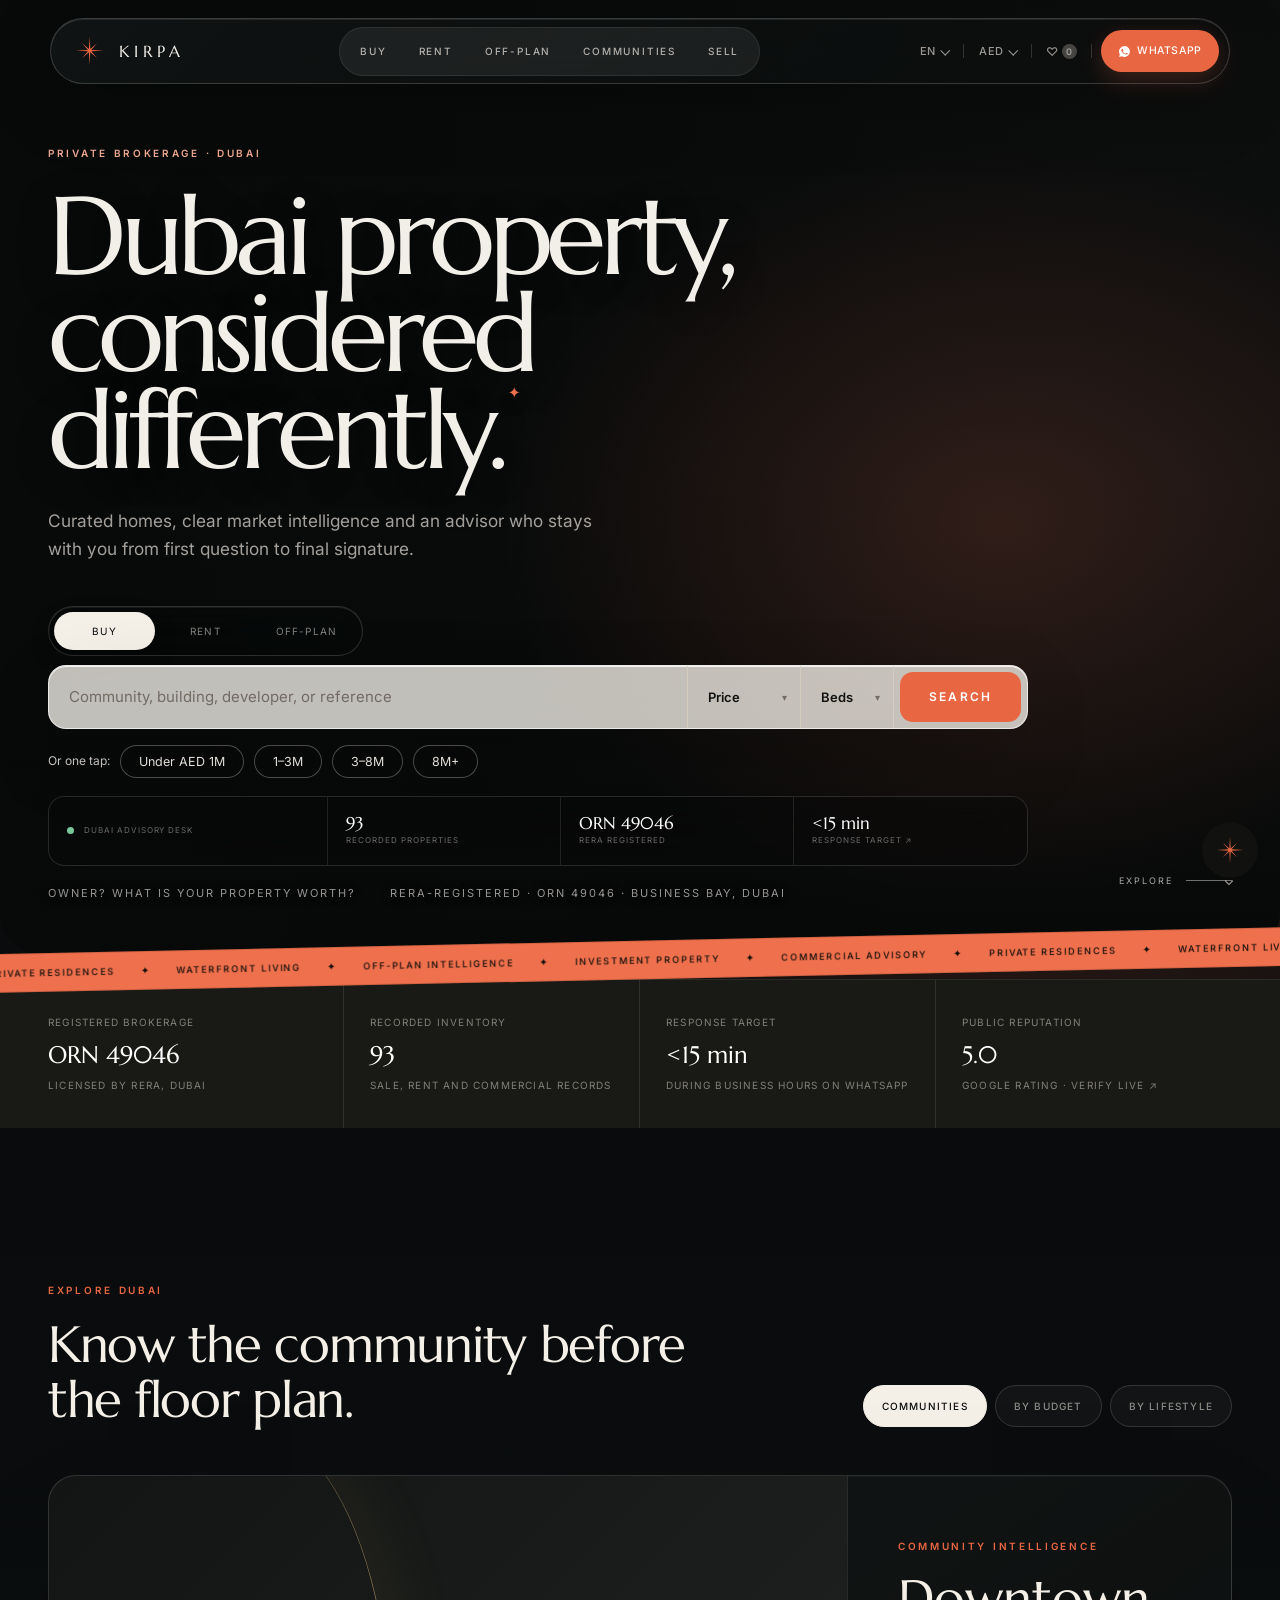
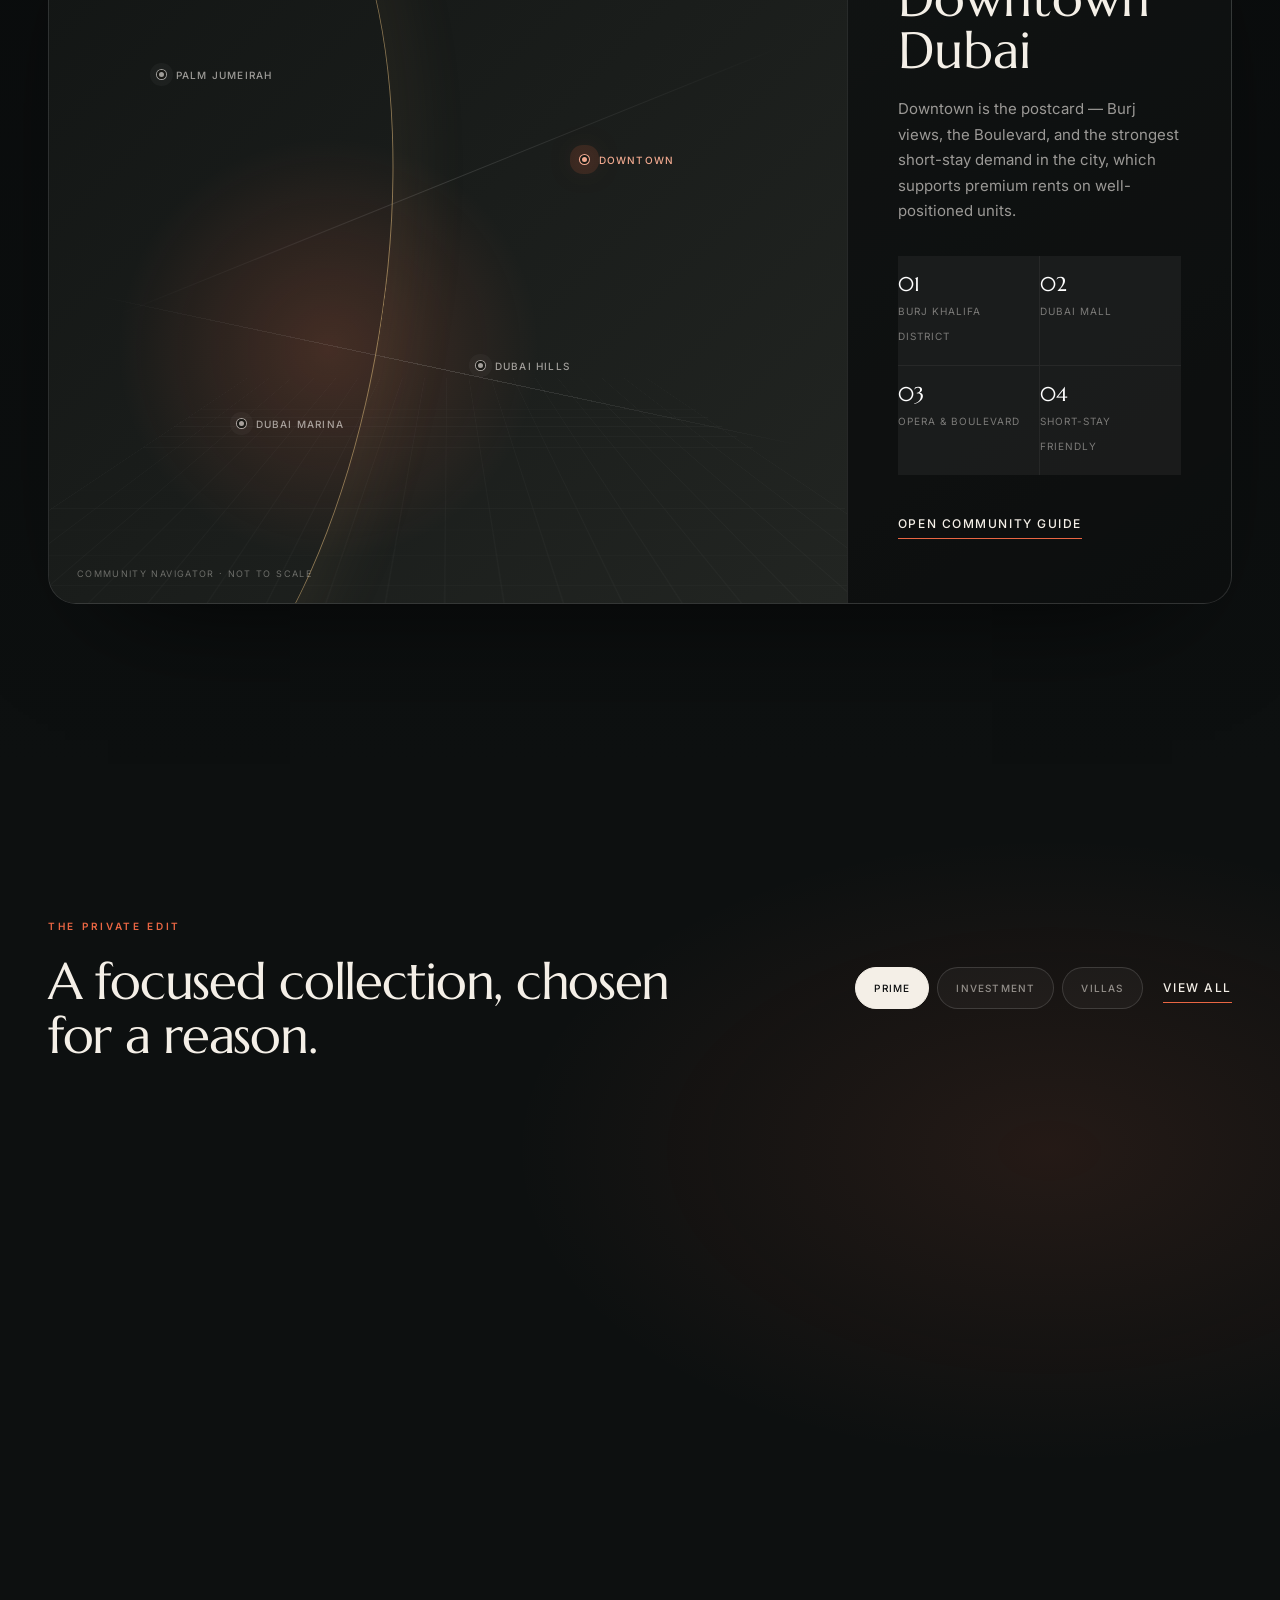
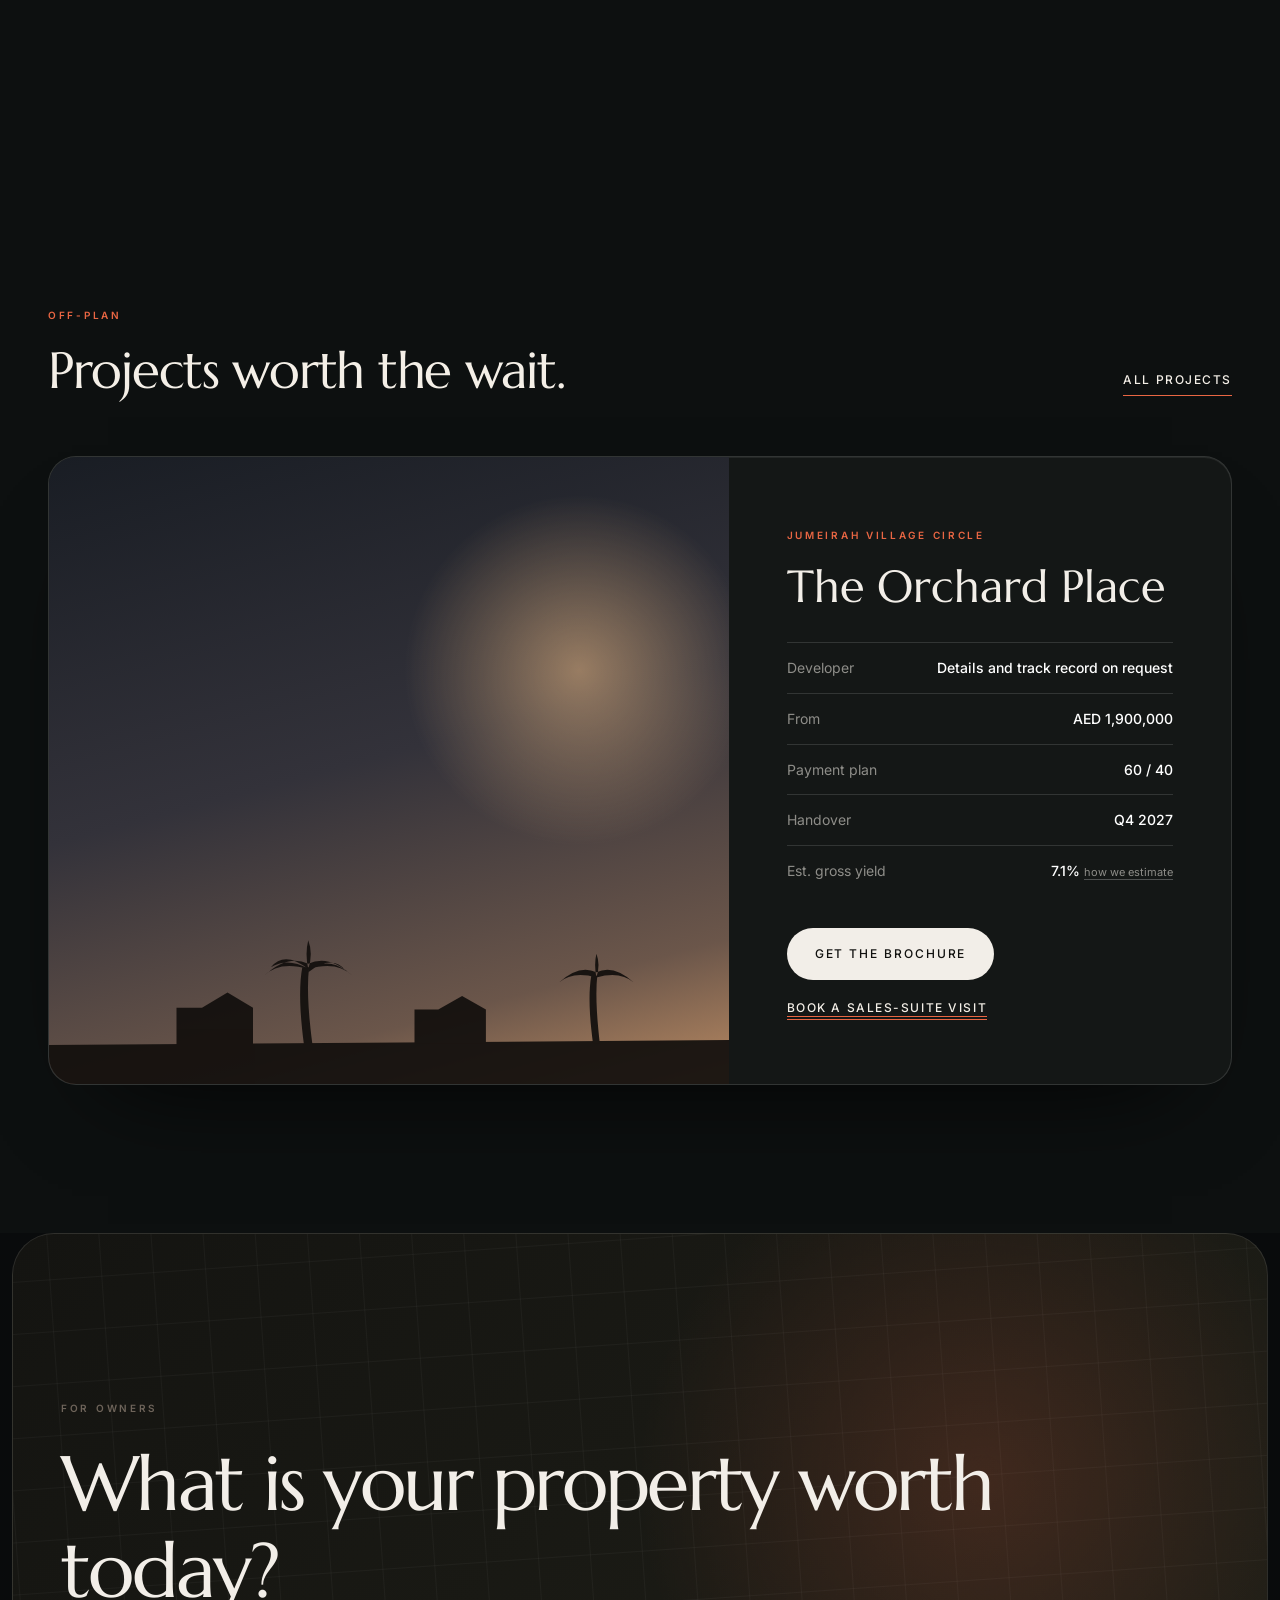
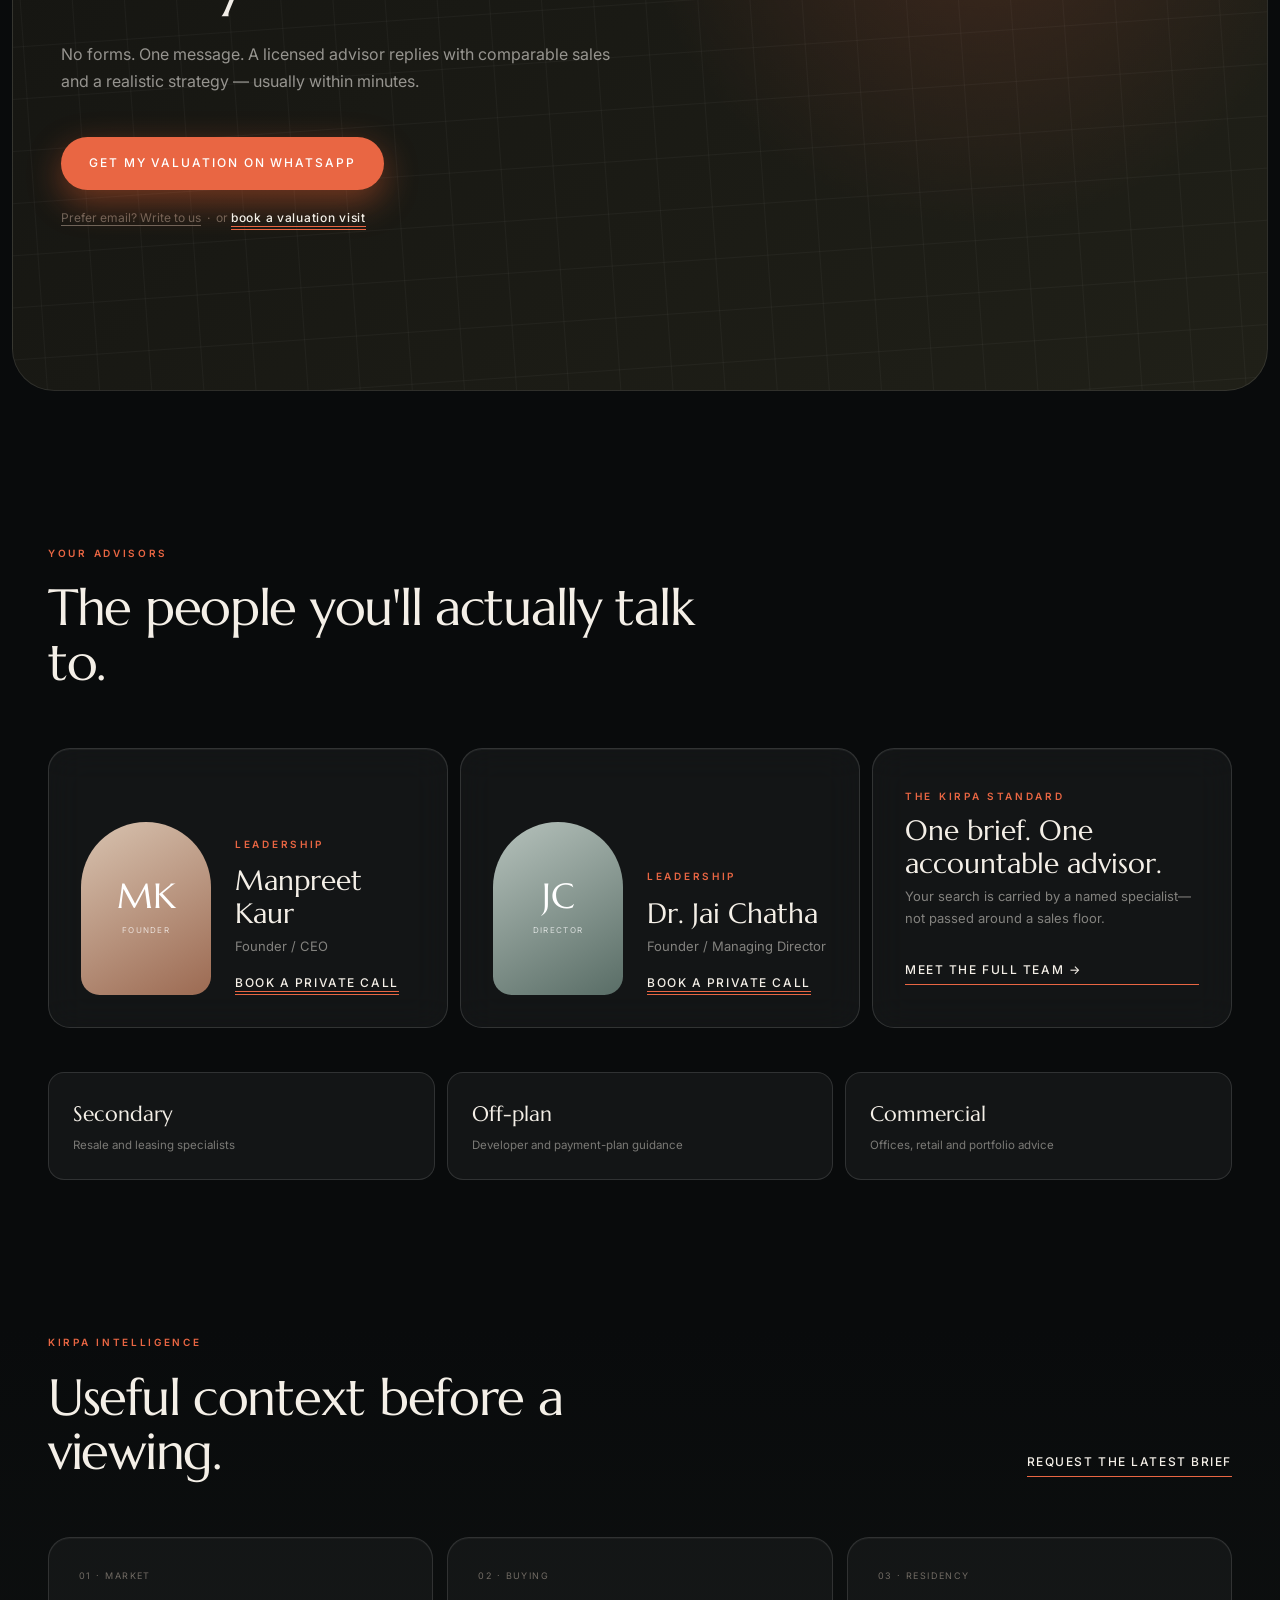
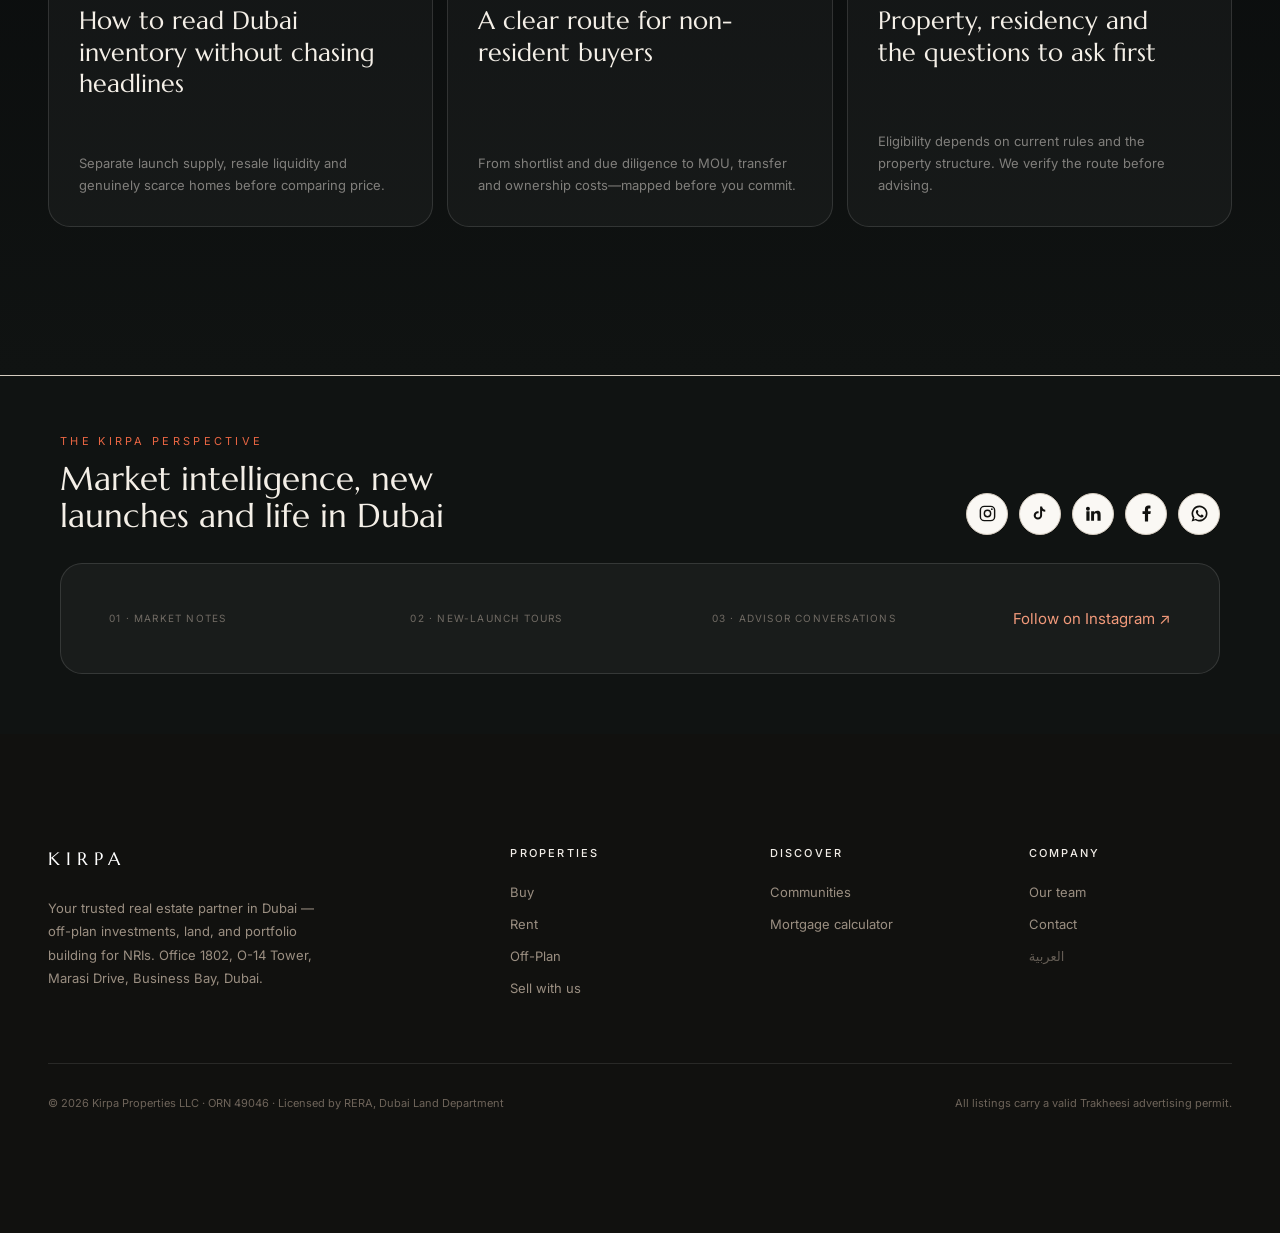
==== commit d1fe4fdd: "v22" ====
--- a/index.html
+++ b/index.html
@@ -16,9 +16,9 @@
 <noscript><style>.rv{opacity:1!important;transform:none!important}</style></noscript>
 <link rel="preconnect" href="https://fonts.googleapis.com">
 <link href="https://fonts.googleapis.com/css2?family=Marcellus&family=Inter:wght@400;500;600&family=Amiri&family=Noto+Kufi+Arabic:wght@400;500;600&display=swap" rel="stylesheet">
-<link rel="stylesheet" href="assets/kirpa.css?v=24">
+<link rel="stylesheet" href="assets/kirpa.css?v=25">
 </head>
-<body>
+<body class="home-page">
 
 <header id="hdr">
   <div class="nav">
@@ -50,6 +50,12 @@
     <p class="hero-copy">Curated homes, clear market intelligence and an advisor who stays with you from first question to final signature.</p>
 
     <div class="searchbox" id="searchbox">
+      <div class="hero-segments" id="heroSegments" aria-label="Property intent">
+        <button class="on" data-intent="Buy" aria-pressed="true" data-i18n="ss.buy">Buy</button>
+        <button data-intent="Rent" aria-pressed="false" data-i18n="ss.rent">Rent</button>
+        <button data-intent="Off-Plan" aria-pressed="false" data-i18n="ss.offplan">Off-plan</button>
+        <span class="segment-glider" aria-hidden="true"></span>
+      </div>
       <div class="barwrap">
       <div class="sbar">
         <span class="sel"><select id="intent" aria-label="Intent"><option data-i18n="ss.buy">Buy</option><option data-i18n="ss.rent">Rent</option><option data-i18n="ss.offplan">Off-Plan</option></select></span>
@@ -74,6 +80,13 @@
       </div>
     </div>
 
+    <div class="hero-market" aria-label="Kirpa service summary">
+      <div><i class="pulse-dot" aria-hidden="true"></i><span>Dubai advisory desk</span></div>
+      <div><b id="heroInventory">—</b><span>recorded properties</span></div>
+      <div><b>ORN 49046</b><span>RERA registered</span></div>
+      <a href="https://wa.me/971543673063" target="_blank" rel="noopener"><b>&lt;15 min</b><span>response target ↗</span></a>
+    </div>
+
     <div class="hero-foot">
       <span><span data-i18n="hero.owner">Owner? What is your property worth?</span></span>
       <span data-i18n="hero.trustline">RERA-registered · ORN 49046 · Business Bay, Dubai</span>
@@ -81,6 +94,13 @@
     <a class="hero-scroll" href="#explore"><span>Explore</span><i aria-hidden="true"></i></a>
   </div>
 </section>
+
+<div class="kr-ticker" aria-label="Kirpa property specialisms">
+  <div class="kr-ticker-track">
+    <span>Private residences</span><i>✦</i><span>Waterfront living</span><i>✦</i><span>Off-plan intelligence</span><i>✦</i><span>Investment property</span><i>✦</i><span>Commercial advisory</span><i>✦</i>
+    <span>Private residences</span><i>✦</i><span>Waterfront living</span><i>✦</i><span>Off-plan intelligence</span><i>✦</i><span>Investment property</span><i>✦</i><span>Commercial advisory</span><i>✦</i>
+  </div>
+</div>
 
 <!-- VERIFIED PROOF -->
 <section class="trust-rail" aria-label="Kirpa credentials">
@@ -128,7 +148,7 @@
 </section>
 
 <!-- RESIDENCES -->
-<section>
+<section class="private-edit">
   <div class="wrap">
     <div class="sec-head rv">
       <div><span class="eyebrow" data-i18n="sec.residences">The private edit</span><h2 data-i18n="sec.residences.h">A focused collection, chosen for a reason.</h2></div>
@@ -281,8 +301,9 @@
 <script>window.BASE='';</script>
 <script src="assets/i18n.js?v=14"></script>
 <script src="assets/listings.js?v=14"></script>
-<script src="assets/kirpa.js?v=21"></script>
+<script src="assets/kirpa.js?v=22"></script>
 <script src="assets/premium.js?v=1"></script>
+<script src="assets/experience.js?v=1"></script>
 <script src="assets/team.js?v=1"></script>
 <script>
 /* ---------- home page rendering (shared runtime in assets/kirpa.js) ---------- */
--- a/assets/kirpa.css
+++ b/assets/kirpa.css
@@ -1006,3 +1006,395 @@
   .gallery-note{display:grid;font-size:8px}.lp-grid{padding:42px 20px 90px}
   .diligence-grid{grid-template-columns:1fr}.side-card{padding:25px}
 }
+
+/* ============================================================
+   KIRPA IMMERSIVE — LIQUID GLASS × DUBAI AFTER DARK
+   Second-pass art direction: cinematic hierarchy, segmented
+   controls, editorial property layouts and purposeful motion.
+   ============================================================ */
+:root{
+  --night:#090B0C;
+  --night-2:#101313;
+  --night-3:#171A19;
+  --ivory:#F4EFE7;
+  --ember:#EF704C;
+  --glass-dark:rgba(16,19,19,.62);
+  --glass-light:rgba(255,255,255,.68);
+  --glass-line:rgba(255,255,255,.16);
+  --ease-out:cubic-bezier(.16,1,.3,1);
+  --ease-smooth:cubic-bezier(.22,.61,.36,1)
+}
+html{scrollbar-color:rgba(113,107,100,.55) transparent}
+body{background-color:#ECE7E0}
+.kr-scroll-progress{
+  position:fixed;left:0;right:0;top:0;height:2px;z-index:120;pointer-events:none;
+  background:linear-gradient(90deg,var(--ember),#F4B695);
+  transform:scaleX(var(--scroll-progress,0));transform-origin:left center;
+  box-shadow:0 0 18px rgba(239,112,76,.5)
+}
+header{transition:transform .55s var(--ease-out)}
+header.nav-away{transform:translateY(-115%)}
+.nav{
+  height:66px;max-width:1180px;padding:0 10px 0 22px;border-radius:999px;
+  background:linear-gradient(135deg,rgba(19,22,22,.78),rgba(11,13,13,.55));
+  border:1px solid rgba(255,255,255,.18);
+  box-shadow:0 20px 70px rgba(0,0,0,.24),inset 0 1px 0 rgba(255,255,255,.1)
+}
+header.solid .nav{
+  background:rgba(246,242,235,.76);border-color:rgba(255,255,255,.72);
+  box-shadow:0 22px 60px rgba(20,18,16,.13),inset 0 1px 0 #fff
+}
+.nav-links{
+  padding:5px;background:rgba(255,255,255,.065);border:1px solid rgba(255,255,255,.08);
+  border-radius:999px;gap:2px
+}
+header.solid .nav-links{background:rgba(17,17,15,.045);border-color:rgba(17,17,15,.06)}
+.nav-links a{padding:10px 15px;border-radius:999px;opacity:.7}
+.nav-links a::after{display:none}
+.nav-links a:hover,.nav-links a.current{background:rgba(255,255,255,.11);color:inherit;opacity:1}
+header.solid .nav-links a:hover,header.solid .nav-links a.current{background:#fff;color:var(--ink);box-shadow:0 6px 18px rgba(17,17,15,.07)}
+.nav-cta,.btn,.sbar .go{transform:translate(var(--mag-x,0),var(--mag-y,0));transition:transform .18s ease,background .3s,color .3s,box-shadow .3s}
+.nav-cta{padding:12px 17px;box-shadow:0 8px 24px rgba(239,112,76,.22)}
+
+/* first-view brand curtain */
+.kr-intro{
+  position:fixed;inset:0;z-index:99999;background:var(--night);color:var(--ivory);
+  display:flex;flex-direction:column;align-items:center;justify-content:center;
+  opacity:0;transition:opacity .25s ease;overflow:hidden
+}
+.kr-intro::before,.kr-intro::after{
+  content:'';position:absolute;inset:0;background:var(--ember);transform:translateX(-101%)
+}
+.kr-intro::after{background:#D85838;transform:translateX(101%)}
+.kr-intro.show{opacity:1}.kr-intro.leave{opacity:0;transition-delay:.35s}
+.kr-intro.leave::before{animation:intro-left .75s var(--ease-out) both}
+.kr-intro.leave::after{animation:intro-right .75s var(--ease-out) both}
+.kr-intro-mark{font-size:32px;color:var(--ember);animation:intro-spin .9s var(--ease-out) both}
+.kr-intro-word{font:400 clamp(42px,8vw,88px)/1 var(--display);letter-spacing:.36em;margin:20px 0 12px;padding-left:.36em}
+.kr-intro>span{font-size:9px;letter-spacing:.28em;text-transform:uppercase;color:rgba(244,239,231,.45)}
+@keyframes intro-left{to{transform:translateX(101%)}}
+@keyframes intro-right{to{transform:translateX(-101%)}}
+@keyframes intro-spin{from{transform:rotate(-80deg) scale(.4);opacity:0}to{transform:rotate(0) scale(1);opacity:1}}
+.kr-pointer-halo{
+  position:fixed;left:0;top:0;width:36px;height:36px;border:1px solid rgba(239,112,76,.48);
+  border-radius:50%;z-index:200;pointer-events:none;opacity:0;
+  box-shadow:inset 0 0 16px rgba(239,112,76,.08);transition:opacity .25s,width .2s,height .2s
+}
+.kr-pointer-halo.visible{opacity:.7}
+
+/* deliberate reveal choreography */
+.motion-node{opacity:0;transform:translateY(28px);filter:blur(8px);transition:opacity .9s var(--ease-out),transform .9s var(--ease-out),filter .9s var(--ease-out)}
+.motion-node.motion-in{opacity:1;transform:none;filter:none}
+.insight-grid article.motion-node:nth-child(2){transition-delay:.09s}
+.insight-grid article.motion-node:nth-child(3){transition-delay:.18s}
+
+/* homepage atmosphere */
+.home-page{
+  background:
+    radial-gradient(65rem 42rem at 82% 12%,rgba(239,112,76,.12),transparent 62%),
+    radial-gradient(45rem 35rem at 8% 52%,rgba(92,116,107,.10),transparent 70%),
+    var(--night);
+  color:var(--ivory)
+}
+.home-page::before{opacity:.11;z-index:0}
+.home-page>section,.home-page>.kr-ticker,.home-page>footer{position:relative}
+.home-page .hero{
+  min-height:106svh;background:var(--night);border-radius:0 0 42px 42px;overflow:hidden
+}
+.home-page .hero::before{
+  content:'';position:absolute;inset:0;z-index:1;pointer-events:none;
+  background:
+    radial-gradient(48rem 36rem at 78% 55%,rgba(239,112,76,.15),transparent 65%),
+    linear-gradient(105deg,rgba(8,10,10,.92) 4%,rgba(8,10,10,.66) 43%,rgba(8,10,10,.08) 76%)
+}
+.home-page .hero .photo::after{
+  background:
+    linear-gradient(90deg,rgba(5,7,7,.82) 0%,rgba(5,7,7,.48) 39%,rgba(5,7,7,.1) 70%),
+    linear-gradient(0deg,rgba(5,7,7,.86) 0%,transparent 50%,rgba(5,7,7,.38) 100%)
+}
+.home-page .hero .photo .ph-img{filter:saturate(.72) contrast(1.08);transform:scale(1.015)}
+.home-page .hero-inner{padding-top:138px;padding-bottom:44px;justify-content:center}
+.home-page .hero h1{font-size:clamp(62px,8.6vw,126px);max-width:8.5ch;line-height:.88;letter-spacing:-.055em}
+.home-page .hero h1::after{
+  content:'✦';font-family:var(--body);font-size:.14em;color:var(--ember);
+  vertical-align:top;margin-left:.22em;display:inline-block;transform:translateY(.28em)
+}
+.home-page .hero-copy{max-width:560px;color:rgba(244,239,231,.66)}
+.hero-segments{
+  --segment-index:0;position:relative;width:315px;display:grid;grid-template-columns:repeat(3,1fr);
+  padding:5px;margin-bottom:9px;border-radius:999px;background:rgba(8,10,10,.48);
+  border:1px solid rgba(255,255,255,.16);backdrop-filter:blur(22px) saturate(145%);
+  -webkit-backdrop-filter:blur(22px) saturate(145%);box-shadow:inset 0 1px 0 rgba(255,255,255,.08)
+}
+.hero-segments button{
+  position:relative;z-index:2;height:38px;border:0;background:none;color:rgba(244,239,231,.52);
+  border-radius:999px;font-size:10px;letter-spacing:.12em;text-transform:uppercase;transition:color .3s
+}
+.hero-segments button.on{color:var(--night)}
+.segment-glider{
+  position:absolute;z-index:1;left:5px;top:5px;bottom:5px;width:calc((100% - 10px)/3);
+  border-radius:999px;background:var(--ivory);box-shadow:0 8px 24px rgba(0,0,0,.22);
+  transform:translateX(calc(var(--segment-index)*100%));transition:transform .5s var(--ease-out)
+}
+.home-page .sbar{
+  background:rgba(246,242,235,.78);border:1px solid rgba(255,255,255,.68);
+  backdrop-filter:blur(30px) saturate(160%);-webkit-backdrop-filter:blur(30px) saturate(160%);
+  border-radius:18px;box-shadow:0 28px 80px -24px rgba(0,0,0,.8),inset 0 1px 0 rgba(255,255,255,.82)
+}
+.home-page .sbar>.sel:first-child{display:none}
+.home-page .sbar input{min-height:62px}
+.home-page .sbar .go{margin:6px;border-radius:13px;padding-inline:29px}
+.hero-market{
+  width:min(980px,100%);display:grid;grid-template-columns:1.2fr repeat(3,1fr);align-items:stretch;
+  margin-top:18px;border:1px solid rgba(255,255,255,.13);border-radius:16px;overflow:hidden;
+  background:rgba(8,10,10,.38);backdrop-filter:blur(22px);-webkit-backdrop-filter:blur(22px)
+}
+.hero-market>div,.hero-market>a{min-height:68px;padding:13px 18px;border-right:1px solid rgba(255,255,255,.1);display:flex;flex-direction:column;justify-content:center}
+.hero-market>*:last-child{border-right:0}
+.hero-market b{font:400 17px/1.15 var(--display);color:#fff}.hero-market span{font-size:8px;letter-spacing:.12em;text-transform:uppercase;color:rgba(244,239,231,.42)}
+.hero-market>div:first-child{flex-direction:row;align-items:center;justify-content:flex-start;gap:10px}
+.pulse-dot{width:7px;height:7px;border-radius:50%;background:#78C79B;box-shadow:0 0 0 0 rgba(120,199,155,.5);animation:market-pulse 2.2s infinite}
+@keyframes market-pulse{50%{box-shadow:0 0 0 7px rgba(120,199,155,0)}}
+.home-page .hero-foot{margin-top:18px}
+.kr-ticker{
+  overflow:hidden;background:var(--ember);color:#110D0B;border-block:1px solid rgba(0,0,0,.12);
+  transform:rotate(-1.2deg) scale(1.02);z-index:5;margin:-13px 0 0
+}
+.kr-ticker-track{
+  width:max-content;display:flex;align-items:center;gap:25px;padding:13px 0;
+  font:500 9px/1 var(--body);letter-spacing:.2em;text-transform:uppercase;
+  animation:kr-ticker 28s linear infinite
+}
+.kr-ticker-track i{font-style:normal;font-size:10px}.kr-ticker-track span{white-space:nowrap}
+@keyframes kr-ticker{to{transform:translateX(-50%)}}
+
+/* dark editorial section rhythm */
+.home-page #explore{background:linear-gradient(180deg,var(--night) 0%,#0D1010 100%)}
+.home-page .sec-head h2,.home-page .atlas-panel h3,.home-page .lead-advisor h3,.home-page .advisor-promise h3,.home-page .insight-grid h3{color:var(--ivory)}
+.home-page .tabs .tab,.home-page .collection-tab{
+  color:rgba(244,239,231,.55);border-color:rgba(255,255,255,.14);background:rgba(255,255,255,.035)
+}
+.home-page .tabs .tab.on,.home-page .collection-tab.on{background:var(--ivory);color:var(--night);border-color:var(--ivory)}
+.home-page .link{color:var(--ivory)}
+.home-page .explore-grid{
+  grid-template-columns:1.35fr .9fr 1.1fr .75fr;gap:10px;padding-bottom:120px
+}
+.home-page .tile{height:500px;border-radius:26px;border:1px solid rgba(255,255,255,.1)}
+.home-page .tile:nth-child(2),.home-page .tile:nth-child(4){transform:translateY(48px)}
+.home-page .tile .photo::before{
+  content:'';position:absolute;inset:0;z-index:2;pointer-events:none;
+  box-shadow:inset 0 0 0 1px rgba(255,255,255,.05),inset 0 80px 100px rgba(255,255,255,.025)
+}
+.home-page .dubai-atlas{
+  background:linear-gradient(145deg,rgba(27,30,29,.9),rgba(12,14,14,.92));
+  border:1px solid rgba(255,255,255,.13);box-shadow:0 50px 120px -60px rgba(0,0,0,.85),inset 0 1px 0 rgba(255,255,255,.08)
+}
+.home-page .atlas-map{background:radial-gradient(circle at 35% 65%,rgba(239,112,76,.2),transparent 30%),linear-gradient(135deg,#121514,#222522)}
+.home-page .atlas-panel,.home-page .atlas-stats div{background:rgba(14,16,16,.48)}
+
+/* bento property cinema */
+.private-edit{background:
+  radial-gradient(48rem 28rem at 82% 34%,rgba(239,112,76,.10),transparent 70%),
+  #0D1010}
+.home-page .private-edit .sec-head{align-items:center}
+.home-page .private-edit #resGrid{
+  display:grid;grid-template-columns:repeat(4,minmax(0,1fr));grid-template-rows:repeat(2,310px);
+  gap:12px
+}
+.home-page .private-edit .res{
+  position:relative;height:310px;border-radius:25px;border:1px solid rgba(255,255,255,.14);
+  background:#121515;box-shadow:0 30px 80px -48px rgba(0,0,0,.9);overflow:hidden
+}
+.home-page .private-edit .res:first-child{grid-column:span 2;grid-row:span 2;height:632px}
+.home-page .private-edit .res-media{position:absolute;inset:0}
+.home-page .private-edit .res .photo{height:100%}
+.home-page .private-edit .res .photo::after{
+  content:'';position:absolute;inset:0;background:linear-gradient(0deg,rgba(5,7,7,.9) 0%,rgba(5,7,7,.14) 68%)
+}
+.home-page .private-edit .res-pad{
+  position:absolute;z-index:4;left:12px;right:12px;bottom:12px;margin:0;padding:18px;
+  color:var(--ivory);border:1px solid rgba(255,255,255,.14);border-radius:17px;
+  background:rgba(12,14,14,.58);backdrop-filter:blur(22px) saturate(140%);
+  -webkit-backdrop-filter:blur(22px) saturate(140%);box-shadow:inset 0 1px 0 rgba(255,255,255,.08)
+}
+.home-page .private-edit .res:first-child .res-pad{padding:25px}
+.home-page .private-edit .res h3{color:#fff;font-size:18px;margin:6px 0 0}
+.home-page .private-edit .res:first-child h3{font-size:34px;max-width:14ch}
+.home-page .private-edit .res .place{color:rgba(244,239,231,.48);font-size:11px}
+.home-page .private-edit .res .price{color:#fff;font-size:16px;margin-top:8px}
+.home-page .private-edit .res:first-child .price{font-size:23px}
+.home-page .private-edit .res .specs{display:none}
+.home-page .private-edit .res .foot{margin-top:9px;padding-top:9px;border-color:rgba(255,255,255,.12)}
+.home-page .private-edit .res .permit{color:rgba(244,239,231,.42)}
+.home-page .private-edit .res-arrow{color:#F29A7B}
+.home-page .private-edit .res:hover{transform:translateY(-5px) scale(1.006);border-color:rgba(239,112,76,.45)}
+.home-page .private-edit .res:hover .ph-img{transform:scale(1.055)}
+
+/* immersive dark glass feature sections */
+.home-page #offplan{background:#0D1010}
+.home-page .offplan{
+  background:rgba(24,27,26,.68);border:1px solid rgba(255,255,255,.13);
+  box-shadow:0 50px 100px -60px #000,inset 0 1px 0 rgba(255,255,255,.07)
+}
+.home-page .sell{border-radius:42px;margin-inline:12px;border:1px solid rgba(255,255,255,.1)}
+.home-page .advisor-stage{gap:12px}
+.home-page .lead-advisor,.home-page .advisor-promise{
+  color:var(--ivory);background:rgba(255,255,255,.045);border-color:rgba(255,255,255,.13);
+  box-shadow:inset 0 1px 0 rgba(255,255,255,.05);backdrop-filter:blur(18px)
+}
+.home-page .lead-advisor p,.home-page .advisor-promise p{color:rgba(244,239,231,.5)}
+.home-page .proof{color:var(--ivory);background:rgba(255,255,255,.045);border-color:rgba(255,255,255,.12)}
+.home-page .proof b{color:var(--ivory)}.home-page .proof .sub{color:rgba(244,239,231,.46)}
+.home-page .insights{background:linear-gradient(180deg,var(--night),#101312)}
+.home-page .insight-grid article{
+  background:rgba(255,255,255,.035);border:1px solid rgba(255,255,255,.12);border-radius:22px;
+  box-shadow:inset 0 1px 0 rgba(255,255,255,.04)
+}
+.home-page .insight-grid article:hover{background:rgba(255,255,255,.065);transform:translateY(-5px);transition:transform .35s,background .35s}
+.home-page .insight-grid p{color:rgba(244,239,231,.48)}
+.home-page .kr-band{background:#101312!important;color:var(--ivory)}
+.home-page .kr-head h3{color:var(--ivory)}
+.home-page .kr-signal{background:rgba(255,255,255,.04);border-color:rgba(255,255,255,.12)}
+.home-page .kr-signal a{color:#F29A7B}
+
+/* premium listing indexes: dark search theatre, luminous content */
+.property-index{
+  background:
+    radial-gradient(42rem 30rem at 88% 10%,rgba(239,112,76,.12),transparent 68%),
+    linear-gradient(180deg,#101313 0 660px,#ECE7E0 660px)
+}
+.property-index .page-head{
+  padding:166px 0 92px;color:var(--ivory);background:transparent;position:relative;overflow:visible
+}
+.property-index .page-head::before{
+  content:'KIRPA / DUBAI';position:absolute;right:4vw;top:145px;color:rgba(255,255,255,.025);
+  font:400 clamp(64px,11vw,170px)/1 var(--display);letter-spacing:.02em;white-space:nowrap;pointer-events:none
+}
+.property-index .page-head h1{color:#fff;font-size:clamp(56px,7vw,96px);position:relative}
+.property-index .page-head .sub{color:rgba(244,239,231,.5);position:relative}
+.property-index .fbar{
+  position:relative;z-index:3;padding:10px;border-color:rgba(255,255,255,.14);
+  background:rgba(12,15,15,.48);backdrop-filter:blur(28px) saturate(140%);
+  -webkit-backdrop-filter:blur(28px) saturate(140%);box-shadow:0 30px 80px -35px rgba(0,0,0,.75),inset 0 1px 0 rgba(255,255,255,.07)
+}
+.property-index .fbar .fsel{background:rgba(255,255,255,.055);border-color:rgba(255,255,255,.1)}
+.property-index .fsel select{color:var(--ivory)}
+.property-index .fsel select option{color:var(--ink);background:var(--paper)}
+.property-index .fchip{color:rgba(244,239,231,.6);background:rgba(255,255,255,.045);border-color:rgba(255,255,255,.11)}
+.property-index .fchip.on{background:var(--ivory);color:var(--night);border-color:var(--ivory)}
+.property-index .fcount{color:rgba(244,239,231,.45)}
+.property-index .view-switch{background:rgba(255,255,255,.07)}.property-index .view-switch button{color:rgba(244,239,231,.5)}.property-index .view-switch button.on{background:var(--ivory);color:var(--night)}
+.property-index .idx-grid{padding-top:82px;padding-bottom:120px}
+.property-index .res{background:rgba(250,248,244,.72);border-color:rgba(255,255,255,.8);box-shadow:0 30px 65px -50px rgba(17,17,15,.65)}
+.property-index .res .photo{height:330px}
+.property-index .res-pad{
+  position:relative;z-index:3;margin:-78px 12px 12px;padding:20px;border-radius:18px;
+  background:rgba(250,248,244,.78);border:1px solid rgba(255,255,255,.78);
+  backdrop-filter:blur(24px) saturate(150%);-webkit-backdrop-filter:blur(24px) saturate(150%);
+  box-shadow:0 18px 40px -30px rgba(17,17,15,.42),inset 0 1px 0 rgba(255,255,255,.9)
+}
+.property-index .res:hover{transform:translateY(-9px);box-shadow:0 40px 85px -50px rgba(17,17,15,.68)}
+.property-index .area-card{background:rgba(250,248,244,.7);border-color:rgba(255,255,255,.9);backdrop-filter:blur(16px)}
+
+/* property detail opens cinematically, then returns to calm ivory */
+.property-detail{background:linear-gradient(180deg,var(--night) 0 930px,#ECE7E0 930px)}
+.property-detail .lp-head{color:var(--ivory);padding-top:160px}
+.property-detail .crumb,.property-detail .lp-place{color:rgba(244,239,231,.48)}
+.property-detail .lp-title-row h1{color:#fff;max-width:13ch}
+.property-detail .lp-fav{color:#fff;border-color:rgba(255,255,255,.2);background:rgba(255,255,255,.06);backdrop-filter:blur(16px)}
+.property-detail .gallery{padding:10px;border:1px solid rgba(255,255,255,.13);border-radius:30px;background:rgba(255,255,255,.045);box-shadow:0 50px 100px -55px #000,inset 0 1px 0 rgba(255,255,255,.07)}
+.property-detail .gallery .main{border-radius:20px}.property-detail .gallery .side .photo{border-radius:17px}
+.property-detail .gallery-note{color:rgba(244,239,231,.45);padding-inline:14px}
+.property-detail .lp-grid{margin-top:58px;padding-top:70px;border-radius:34px 34px 0 0;background:rgba(246,242,235,.8);box-shadow:0 -30px 90px rgba(0,0,0,.1)}
+.property-detail .side-card{background:rgba(255,255,255,.62);border-color:rgba(255,255,255,.9);backdrop-filter:blur(26px) saturate(140%);-webkit-backdrop-filter:blur(26px) saturate(140%);box-shadow:0 35px 80px -48px rgba(17,17,15,.58),inset 0 1px 0 #fff}
+
+/* shared glass polish for secondary pages */
+body:not(.home-page):not(.property-index):not(.property-detail) .page-head{
+  color:var(--ivory);background:
+    radial-gradient(34rem 24rem at 82% 18%,rgba(239,112,76,.16),transparent 70%),
+    linear-gradient(145deg,var(--night),var(--night-2));padding-bottom:78px;border-radius:0 0 34px 34px
+}
+body:not(.home-page):not(.property-index):not(.property-detail) .page-head h1{color:#fff}
+body:not(.home-page):not(.property-index):not(.property-detail) .page-head .sub{color:rgba(244,239,231,.5)}
+.tm-card,.guide-card,.tool-card,.proj-card{
+  backdrop-filter:blur(18px);-webkit-backdrop-filter:blur(18px);border-color:rgba(255,255,255,.72)!important;
+  box-shadow:inset 0 1px 0 rgba(255,255,255,.72),0 26px 60px -52px rgba(17,17,15,.5)
+}
+
+/* mobile: premium, never cramped */
+@media(max-width:1120px){
+  .home-page .private-edit #resGrid{grid-template-columns:repeat(2,minmax(0,1fr));grid-template-rows:560px repeat(2,300px)}
+  .home-page .private-edit .res:first-child{grid-column:1/-1;grid-row:auto;height:560px}
+  .home-page .private-edit .res{height:300px}
+}
+@media(max-width:980px){
+  .home-page .explore-grid{grid-template-columns:repeat(2,1fr)}
+  .home-page .tile:nth-child(2),.home-page .tile:nth-child(4){transform:none}
+  .hero-market{grid-template-columns:repeat(2,1fr)}.hero-market>*:nth-child(2){border-right:0}.hero-market>*:nth-child(-n+2){border-bottom:1px solid rgba(255,255,255,.1)}
+  .property-index .view-switch{margin-left:0}
+}
+@media(max-width:700px){
+  .nav{height:58px;border-radius:999px}.nav-away{transform:none!important}
+  .home-page .hero{min-height:100svh;border-radius:0 0 26px 26px}
+  .home-page .hero-inner{padding-top:104px;padding-bottom:34px;justify-content:flex-end}
+  .home-page .hero h1{font-size:clamp(48px,14.4vw,68px);line-height:.91}
+  .home-page .hero-copy{font-size:13px;line-height:1.5;max-width:34ch}
+  .hero-segments{width:100%;margin-bottom:7px}.hero-segments button{height:35px;font-size:9px}
+  .home-page .sbar input{min-height:55px}
+  .hero-market{margin-top:11px}.hero-market>div,.hero-market>a{min-height:53px;padding:10px 12px}.hero-market b{font-size:14px}.hero-market span{font-size:7px}
+  .home-page .hero .chips{display:none}.home-page .hero-foot{display:none}
+  .kr-ticker{margin-top:-8px}.kr-ticker-track{padding:10px 0}
+  .home-page .trust-grid{grid-template-columns:repeat(2,1fr)}
+  .home-page .explore-grid{display:flex;padding-bottom:92px}
+  .home-page .private-edit #resGrid{display:flex;overflow-x:auto;scroll-snap-type:x mandatory;margin-inline:-20px;padding:0 20px 14px;scrollbar-width:none}
+  .home-page .private-edit .res,.home-page .private-edit .res:first-child{flex:0 0 86vw;height:520px;scroll-snap-align:center}
+  .home-page .private-edit .res h3,.home-page .private-edit .res:first-child h3{font-size:27px}
+  .home-page .private-edit .res .price,.home-page .private-edit .res:first-child .price{font-size:19px}
+  .home-page .sell{margin-inline:7px;border-radius:27px}
+  .property-index{background:linear-gradient(180deg,#101313 0 760px,#ECE7E0 760px)}
+  .property-index .page-head{padding:128px 0 72px}.property-index .page-head h1{font-size:52px}
+  .property-index .fbar{border-radius:16px}.property-index .idx-grid{padding-top:58px}
+  .property-index .res .photo{height:310px}.property-index .res-pad{margin-top:-65px}
+  .property-detail{background:linear-gradient(180deg,var(--night) 0 760px,#ECE7E0 760px)}
+  .property-detail .lp-head{padding-top:118px}.property-detail .gallery{padding:6px;border-radius:22px}
+  .property-detail .lp-grid{margin-top:30px;border-radius:24px 24px 0 0}
+  .kr-pointer-halo{display:none}
+}
+@media(max-width:430px){
+  .home-page .hero-inner{padding-bottom:28px}
+  .home-page .hero h1{font-size:46px}
+  .home-page .hero-copy{font-size:12.5px;margin-top:14px}
+  .home-page .searchbox{margin-top:19px}
+  .hero-market>*:first-child{display:none}.hero-market{grid-template-columns:repeat(3,1fr)}.hero-market>*{border-bottom:0!important}.hero-market>*:nth-child(2){border-right:1px solid rgba(255,255,255,.1)}
+  .hero-market>div,.hero-market>a{padding:9px}.hero-market b{font-size:12px}
+  .home-page .private-edit .res,.home-page .private-edit .res:first-child{height:470px}
+  .property-index .page-head::before{display:none}
+}
+@supports (animation-timeline:view()){
+  @media(prefers-reduced-motion:no-preference){
+    .home-page .dubai-atlas{
+      animation:glass-arrive linear both;
+      animation-timeline:view();
+      animation-range:entry 0% cover 34%
+    }
+    .home-page .offplan .ph-img{
+      animation:media-drift linear both;
+      animation-timeline:view();
+      animation-range:entry 0% exit 100%
+    }
+    .property-detail .gallery{
+      animation:gallery-settle linear both;
+      animation-timeline:view();
+      animation-range:entry 0% cover 42%
+    }
+  }
+}
+@keyframes glass-arrive{from{opacity:.4;transform:translateY(42px) scale(.975);filter:blur(8px)}to{opacity:1;transform:none;filter:none}}
+@keyframes media-drift{from{transform:scale(1.08) translateY(-2%)}to{transform:scale(1.02) translateY(2%)}}
+@keyframes gallery-settle{from{transform:translateY(24px);opacity:.55}to{transform:none;opacity:1}}
+@media(prefers-reduced-motion:reduce){
+  .kr-ticker-track,.pulse-dot{animation:none}
+  .kr-ticker-track{transform:none}
+  .motion-node{opacity:1;transform:none;filter:none}
+  header.nav-away{transform:none}
+}
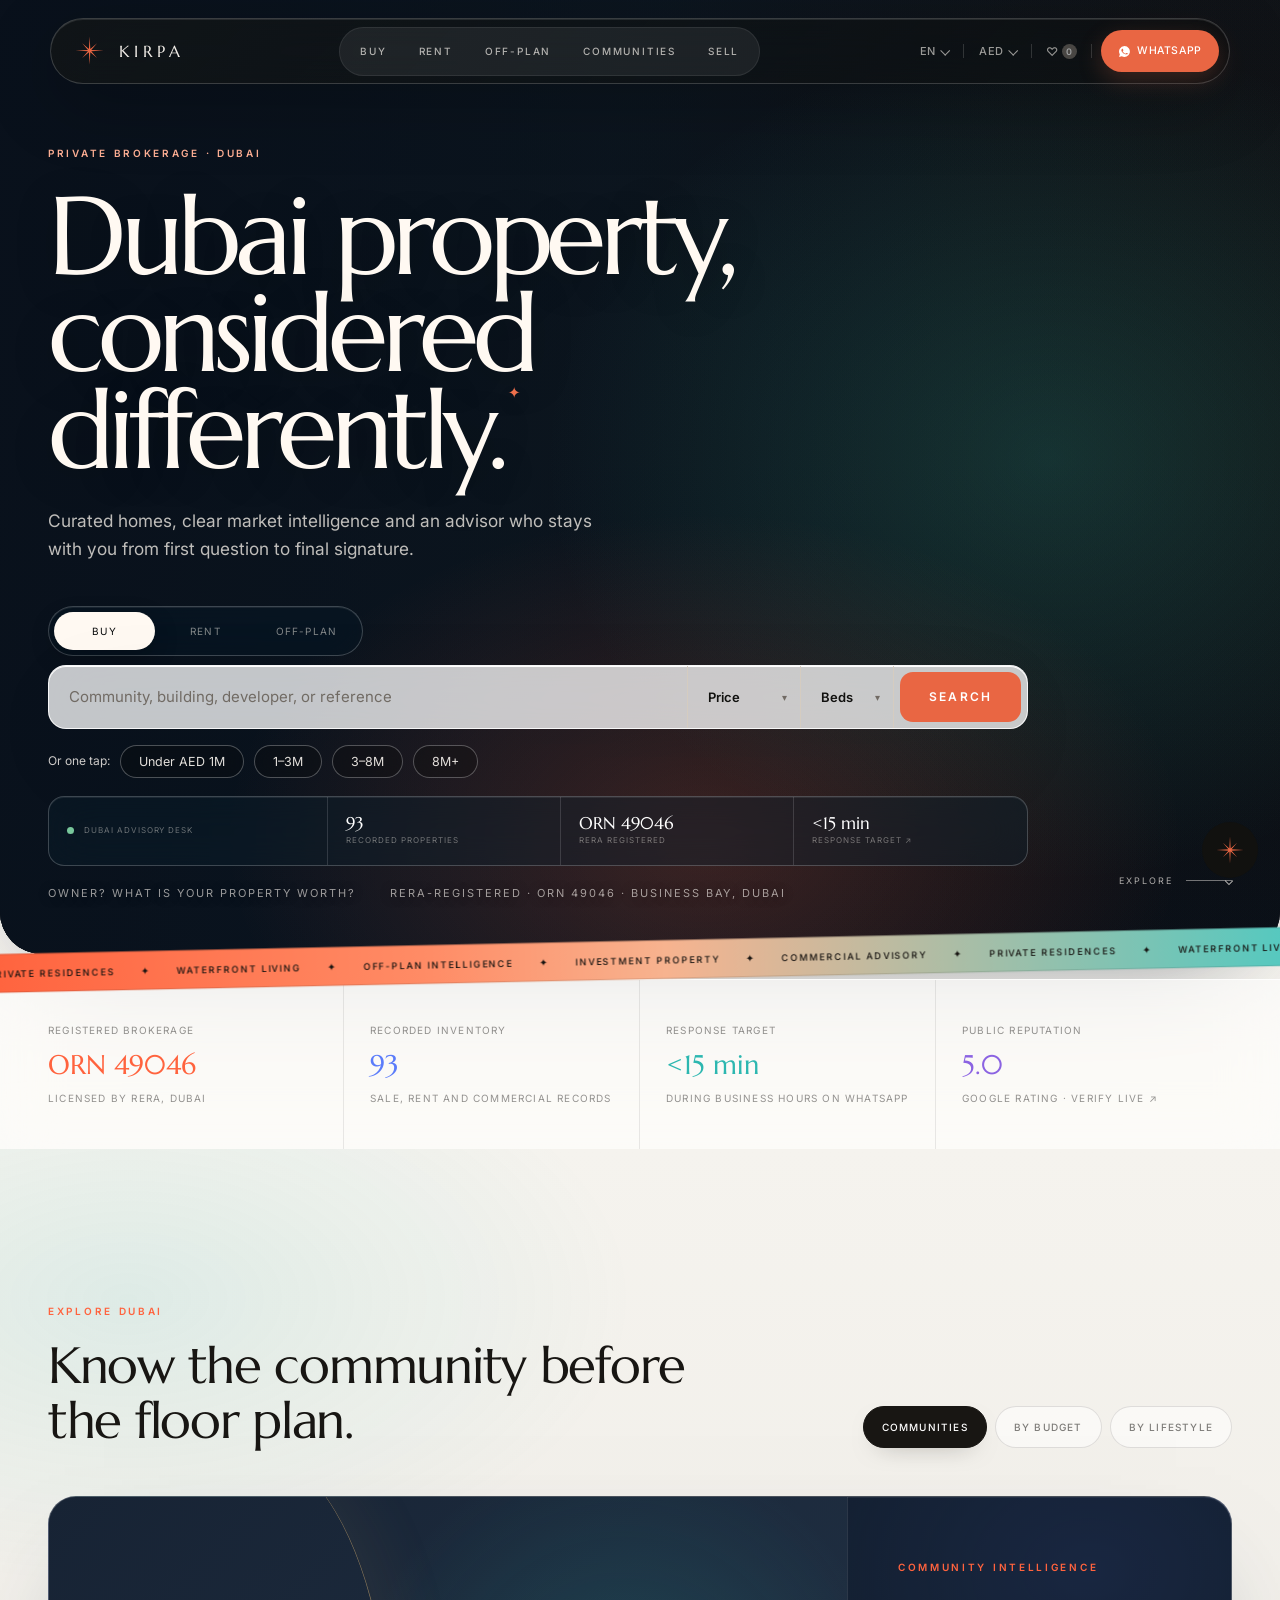
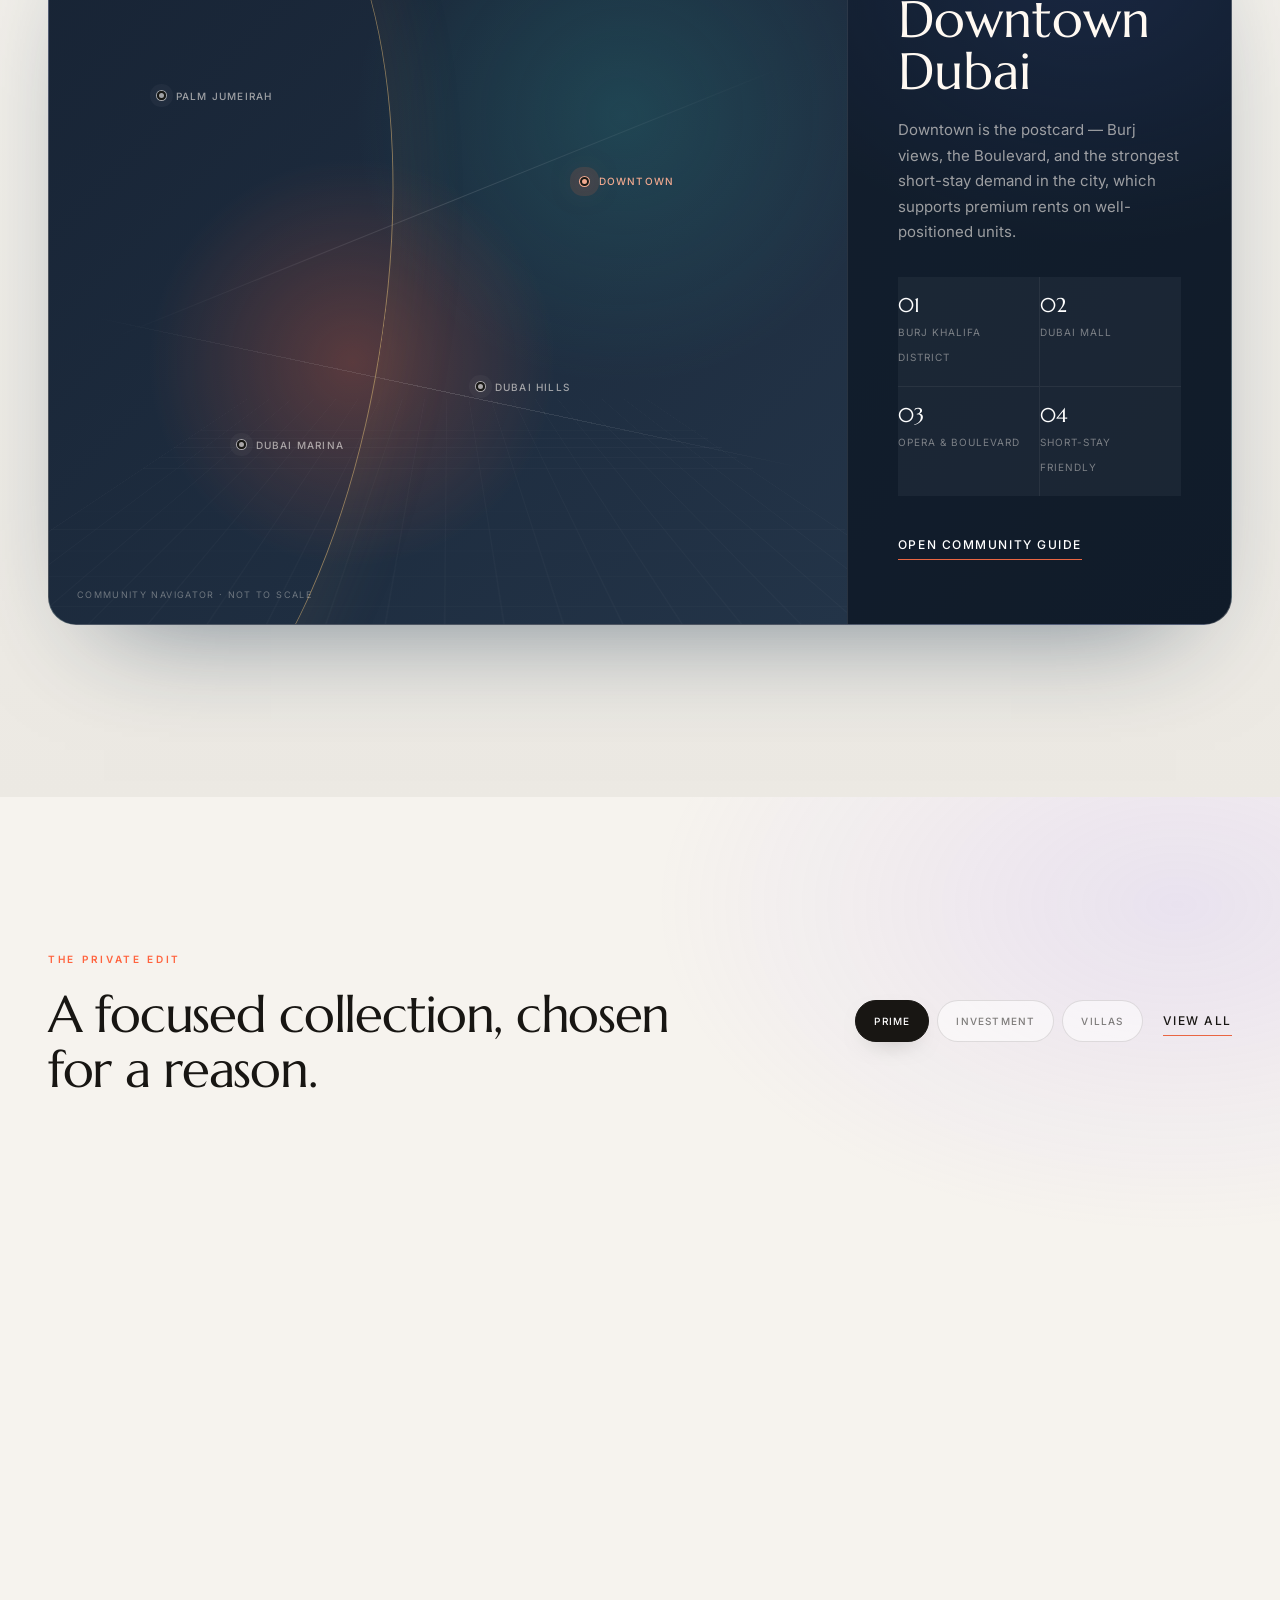
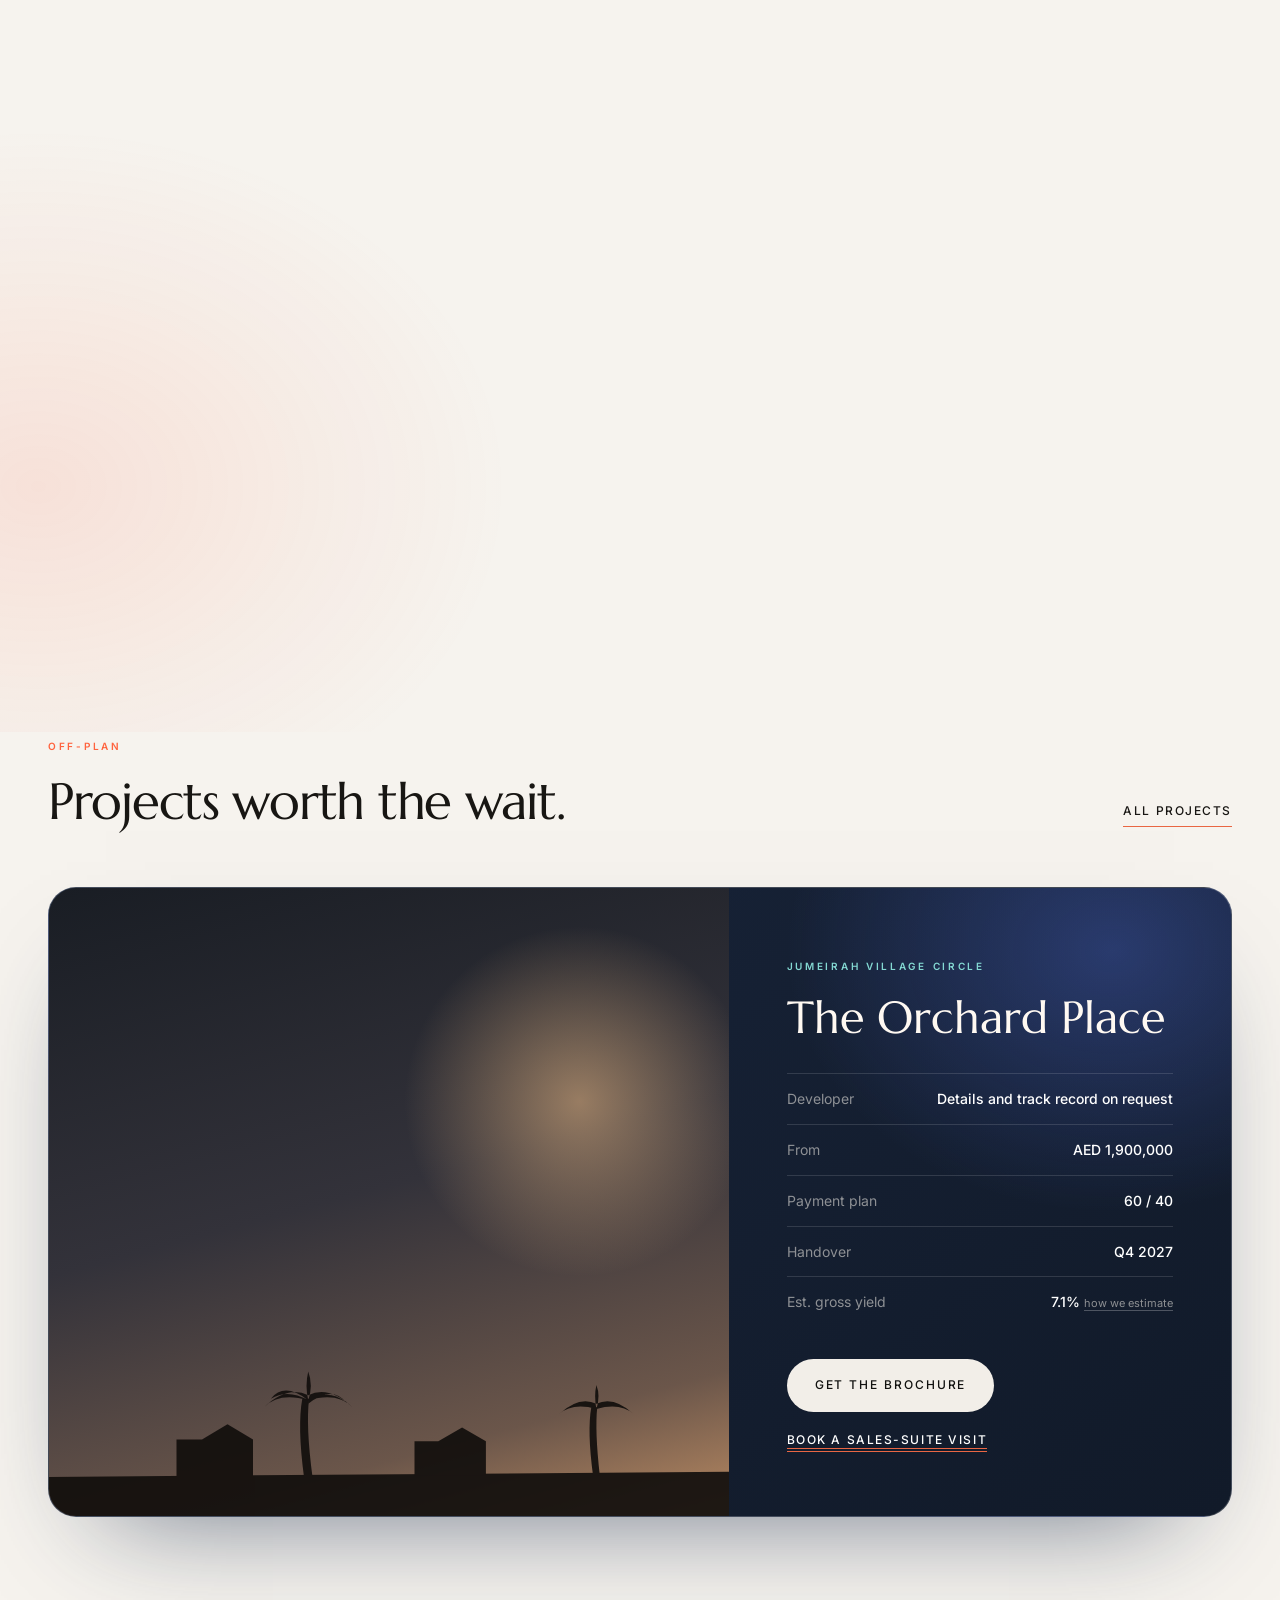
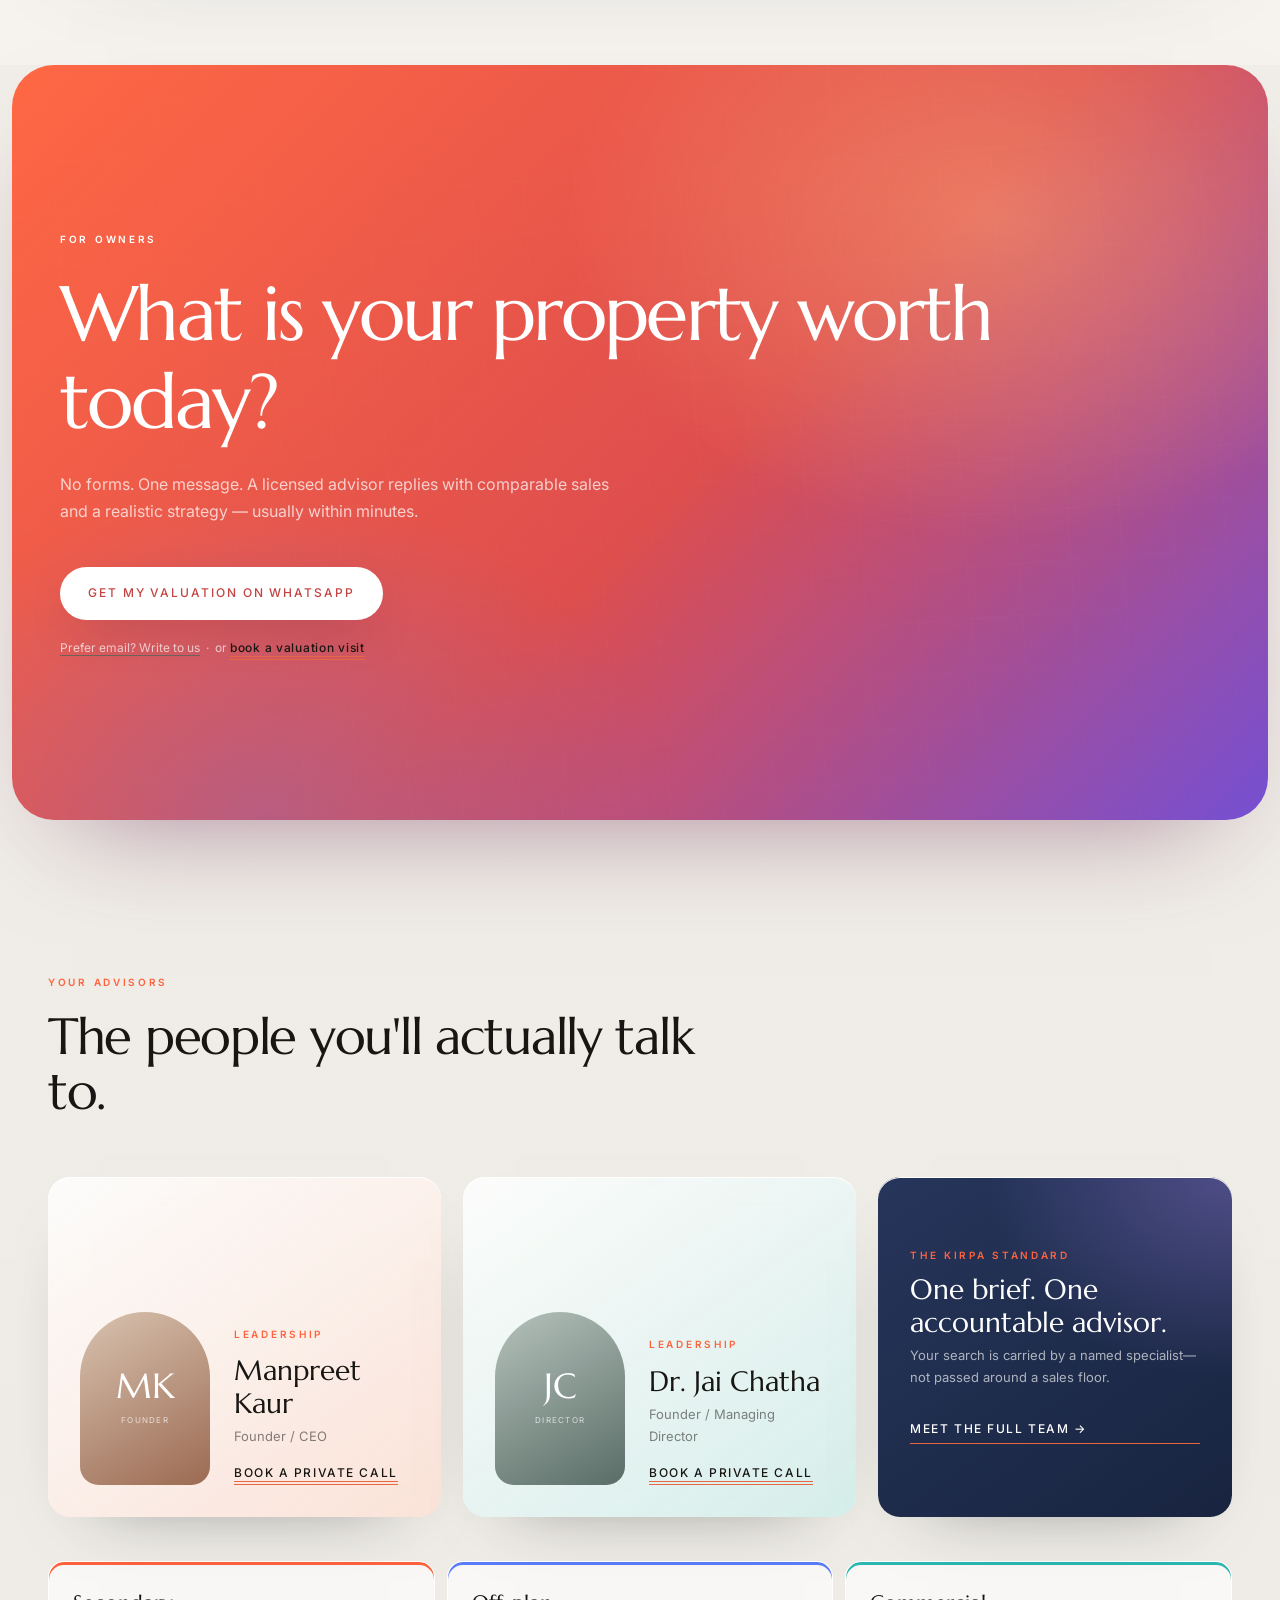
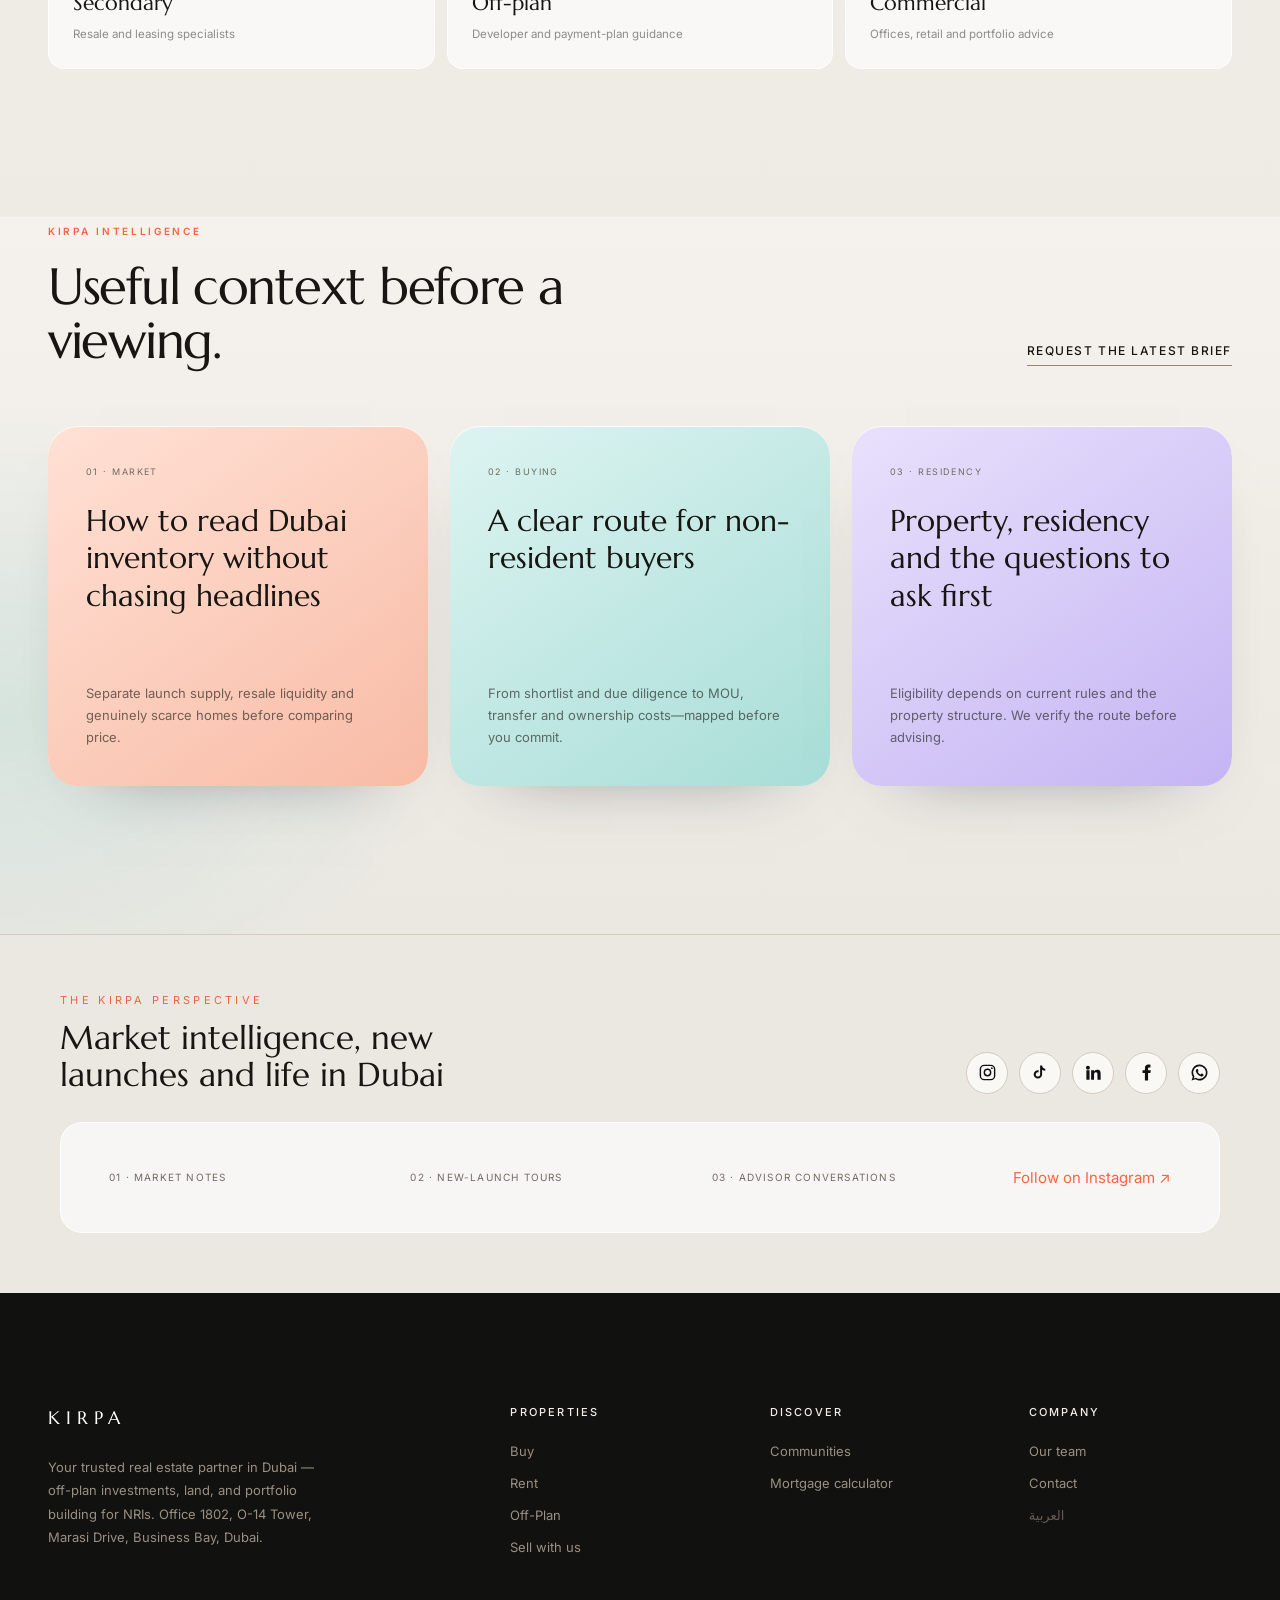
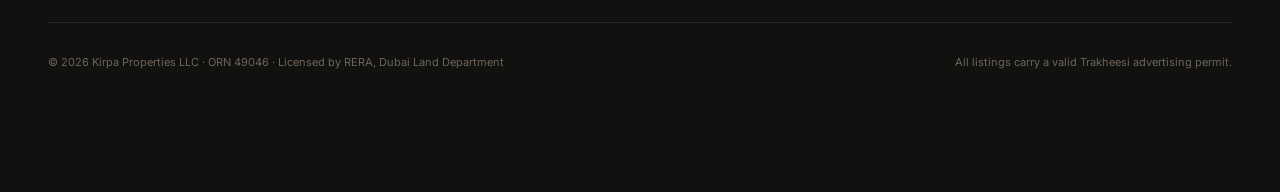
==== commit a5f71b16: "v23" ====
--- a/index.html
+++ b/index.html
@@ -11,12 +11,12 @@
 <meta property="og:title" content="Kirpa Properties — Dubai Real Estate">
 <meta property="og:description" content="RERA-registered Dubai brokerage (ORN 49046). Off-plan, sales and rentals across Dubai’s finest communities.">
 <meta property="og:url" content="https://roshanalii.github.io/Kirpa/">
-<meta property="og:image" content="https://roshanalii.github.io/Kirpa/assets/og-cover-premium.png">
+<meta property="og:image" content="https://roshanalii.github.io/Kirpa/assets/og-cover-luminous.png">
 <meta name="twitter:card" content="summary_large_image">
 <noscript><style>.rv{opacity:1!important;transform:none!important}</style></noscript>
 <link rel="preconnect" href="https://fonts.googleapis.com">
 <link href="https://fonts.googleapis.com/css2?family=Marcellus&family=Inter:wght@400;500;600&family=Amiri&family=Noto+Kufi+Arabic:wght@400;500;600&display=swap" rel="stylesheet">
-<link rel="stylesheet" href="assets/kirpa.css?v=25">
+<link rel="stylesheet" href="assets/kirpa.css?v=26">
 </head>
 <body class="home-page">
 
--- a/assets/kirpa.css
+++ b/assets/kirpa.css
@@ -1398,3 +1398,275 @@
   .motion-node{opacity:1;transform:none;filter:none}
   header.nav-away{transform:none}
 }
+
+/* ============================================================
+   KIRPA LUMINOUS EDIT
+   Brighter colour, generous editorial spacing and contemporary
+   image-led tiles. Preserves the immersive interaction language.
+   ============================================================ */
+:root{
+  --sunset:#FF633E;
+  --pool:#2CB7B0;
+  --sky:#5B7CFA;
+  --lilac:#A98AF4;
+  --pearl:#F7F5F0;
+  --cloud:#EDEAE5;
+  --espresso:#181613
+}
+.home-page{
+  color:var(--espresso);
+  background:
+    radial-gradient(58rem 34rem at 90% 19%,rgba(91,124,250,.17),transparent 68%),
+    radial-gradient(45rem 34rem at 3% 54%,rgba(44,183,176,.14),transparent 68%),
+    linear-gradient(180deg,#F8F6F1,#ECE9E3)
+}
+.home-page::before{opacity:.08}
+.home-page .hero{
+  background:#111A25;
+  box-shadow:0 34px 100px -52px rgba(19,30,47,.75)
+}
+.home-page .hero::before{
+  background:
+    radial-gradient(50rem 42rem at 82% 48%,rgba(44,183,176,.20),transparent 63%),
+    radial-gradient(44rem 30rem at 55% 88%,rgba(255,99,62,.20),transparent 68%),
+    linear-gradient(104deg,rgba(9,17,28,.91) 5%,rgba(10,22,34,.60) 43%,rgba(10,22,34,.04) 78%)
+}
+.home-page .hero .photo::after{
+  background:
+    linear-gradient(90deg,rgba(7,14,24,.82),rgba(9,20,32,.40) 48%,rgba(10,26,38,.03) 76%),
+    linear-gradient(0deg,rgba(8,15,25,.74),transparent 53%,rgba(15,25,42,.22))
+}
+.home-page .hero .photo .ph-img{filter:saturate(1.04) contrast(1.06) brightness(1.04)}
+.home-page .hero .eyebrow{color:#FFB095}
+.home-page .hero h1{color:#FFF9F2}
+.home-page .hero-copy{color:rgba(255,249,242,.74)}
+.home-page .sbar{
+  background:rgba(255,255,255,.76);border-color:rgba(255,255,255,.86);
+  box-shadow:0 30px 90px -30px rgba(4,15,29,.72),inset 0 1px 0 #fff
+}
+.hero-segments{background:rgba(8,24,36,.38);border-color:rgba(255,255,255,.22)}
+.segment-glider{background:#FFF9F2}
+.hero-market{
+  background:rgba(13,32,47,.38);border-color:rgba(255,255,255,.21);
+  box-shadow:inset 0 1px 0 rgba(255,255,255,.08)
+}
+.hero-market>div,.hero-market>a{border-color:rgba(255,255,255,.14)}
+.kr-ticker{
+  background:linear-gradient(90deg,#FF633E 0%,#FF8C66 34%,#F7B38F 52%,#53C9C0 100%);
+  color:#161310;box-shadow:0 18px 50px -34px rgba(255,99,62,.75)
+}
+
+/* proof becomes a luminous runway, not a dark stats strip */
+.home-page .trust-rail{
+  background:rgba(255,255,255,.60);color:var(--espresso);
+  border-color:rgba(255,255,255,.82);backdrop-filter:blur(28px) saturate(150%);
+  -webkit-backdrop-filter:blur(28px) saturate(150%)
+}
+.home-page .trust-grid article,.home-page .trust-grid>a{border-color:rgba(24,22,19,.09);padding-top:42px;padding-bottom:42px}
+.home-page .trust-grid span,.home-page .trust-grid small{color:rgba(24,22,19,.46)}
+.home-page .trust-grid strong{color:var(--espresso);font-size:27px}
+.home-page .trust-grid>*:nth-child(1) strong{color:var(--sunset)}
+.home-page .trust-grid>*:nth-child(2) strong{color:var(--sky)}
+.home-page .trust-grid>*:nth-child(3) strong{color:var(--pool)}
+.home-page .trust-grid>*:nth-child(4) strong{color:#8B63E2}
+
+/* open, colourful editorial rhythm */
+.home-page #explore{
+  background:
+    radial-gradient(44rem 25rem at 10% 12%,rgba(44,183,176,.11),transparent 72%),
+    linear-gradient(180deg,#F5F3EE,#ECE9E3)
+}
+.home-page .sec-head h2,.home-page .lead-advisor h3,.home-page .insight-grid h3{color:var(--espresso)}
+.home-page .eyebrow{color:var(--sunset)}
+.home-page .tabs .tab,.home-page .collection-tab{
+  color:rgba(24,22,19,.55);border-color:rgba(24,22,19,.12);background:rgba(255,255,255,.54)
+}
+.home-page .tabs .tab.on,.home-page .collection-tab.on{
+  color:#fff;border-color:var(--espresso);background:var(--espresso);box-shadow:0 9px 26px -16px rgba(24,22,19,.55)
+}
+.home-page .link{color:var(--espresso)}
+.home-page .dubai-atlas{
+  background:
+    radial-gradient(34rem 24rem at 12% 80%,rgba(44,183,176,.23),transparent 65%),
+    radial-gradient(34rem 26rem at 88% 10%,rgba(91,124,250,.22),transparent 66%),
+    linear-gradient(135deg,#182436,#121B28);
+  border-color:rgba(255,255,255,.23);
+  box-shadow:0 48px 110px -56px rgba(20,47,72,.62),inset 0 1px 0 rgba(255,255,255,.12)
+}
+.home-page .atlas-map{
+  background:
+    radial-gradient(circle at 38% 64%,rgba(255,99,62,.27),transparent 30%),
+    radial-gradient(circle at 72% 30%,rgba(44,183,176,.18),transparent 35%),
+    linear-gradient(135deg,#172334,#233448)
+}
+.home-page .atlas-panel,.home-page .atlas-stats div{background:rgba(16,28,43,.54)}
+.home-page .atlas-panel h3{color:#FFF9F2}
+.home-page .atlas-panel .link{color:#fff}
+
+/* community tiles: two spacious editorial rows instead of a cramped strip */
+.home-page .explore-grid{
+  display:grid;grid-template-columns:repeat(12,minmax(0,1fr));gap:18px;
+  padding-bottom:132px
+}
+.home-page .tile{
+  grid-column:span 6;height:440px;border-radius:30px;border-color:rgba(255,255,255,.82);
+  box-shadow:0 32px 75px -50px rgba(25,38,52,.55)
+}
+.home-page .tile:nth-child(2),.home-page .tile:nth-child(4){transform:none}
+.home-page .tile:nth-child(1),.home-page .tile:nth-child(4){grid-column:span 7}
+.home-page .tile:nth-child(2),.home-page .tile:nth-child(3){grid-column:span 5}
+.home-page .tile-name{padding:34px}
+.home-page .tile-name b{font-size:30px}
+.home-page .tile-name span{color:rgba(255,255,255,.72)}
+
+/* residence tiles: one hero, two supporting, three generous cards */
+.private-edit{
+  background:
+    radial-gradient(48rem 30rem at 92% 7%,rgba(169,138,244,.16),transparent 68%),
+    radial-gradient(42rem 32rem at 3% 84%,rgba(255,99,62,.12),transparent 70%),
+    #F6F3EE
+}
+.home-page .private-edit #resGrid{
+  grid-template-columns:repeat(12,minmax(0,1fr));
+  grid-template-rows:295px 295px 400px;
+  gap:20px
+}
+.home-page .private-edit .res{
+  grid-column:span 4;height:295px;border-radius:30px;border-color:rgba(255,255,255,.9);
+  background:#DCD8D1;box-shadow:0 35px 80px -52px rgba(25,31,41,.62)
+}
+.home-page .private-edit .res:first-child{
+  grid-column:span 8;grid-row:span 2;height:610px
+}
+.home-page .private-edit .res:nth-child(n+4){height:400px}
+.home-page .private-edit .res .photo::after{
+  background:linear-gradient(0deg,rgba(8,16,25,.66),rgba(8,16,25,.04) 64%)
+}
+.home-page .private-edit .res-pad{
+  left:18px;right:18px;bottom:18px;padding:19px 20px;color:var(--espresso);
+  background:rgba(255,255,255,.76);border-color:rgba(255,255,255,.92);
+  box-shadow:0 18px 45px -30px rgba(10,22,35,.58),inset 0 1px 0 #fff;
+  backdrop-filter:blur(28px) saturate(160%);-webkit-backdrop-filter:blur(28px) saturate(160%)
+}
+.home-page .private-edit .res:first-child .res-pad{padding:28px 30px}
+.home-page .private-edit .res h3{color:var(--espresso);font-size:20px;max-width:20ch}
+.home-page .private-edit .res:first-child h3{font-size:38px;max-width:13ch}
+.home-page .private-edit .res .place{color:rgba(24,22,19,.51)}
+.home-page .private-edit .res .price{color:var(--espresso);font-size:17px}
+.home-page .private-edit .res:first-child .price{font-size:25px}
+.home-page .private-edit .res .foot{border-color:rgba(24,22,19,.10)}
+.home-page .private-edit .res .permit{color:rgba(24,22,19,.42)}
+.home-page .private-edit .res-arrow{color:var(--sunset)}
+.home-page .private-edit .res-media-meta span:first-child{background:var(--sunset);border-color:transparent;color:#fff}
+.home-page .private-edit .res-media-meta span:last-child{background:rgba(255,255,255,.82);color:var(--espresso);border-color:rgba(255,255,255,.9)}
+
+/* vibrant feature blocks */
+.home-page #offplan{background:#F6F3EE}
+.home-page .offplan{
+  background:
+    radial-gradient(30rem 24rem at 90% 10%,rgba(91,124,250,.30),transparent 68%),
+    linear-gradient(145deg,#18243A,#111A29);
+  border-color:rgba(255,255,255,.20);box-shadow:0 50px 110px -58px rgba(21,40,72,.67)
+}
+.home-page .offplan .eyebrow{color:#84D9D3}
+.home-page .offplan .op-pad h3{color:#FFF9F2}
+.home-page .offplan .op-pad .link{color:#fff}
+.home-page .sell{
+  background:
+    radial-gradient(42rem 32rem at 78% 20%,rgba(255,188,136,.42),transparent 63%),
+    radial-gradient(38rem 30rem at 20% 100%,rgba(91,124,250,.30),transparent 68%),
+    linear-gradient(135deg,#FF6844,#DE4E4D 54%,#754FD3);
+  border:0;box-shadow:0 50px 110px -58px rgba(116,55,93,.62)
+}
+.home-page .sell::before{opacity:.42}
+.home-page .sell h2,.home-page .sell .eyebrow{color:#fff!important}
+.home-page .sell p,.home-page .sell .fine{color:rgba(255,255,255,.72)}
+.home-page .sell .btn{background:#fff;color:#C34342;box-shadow:0 18px 45px -20px rgba(83,27,52,.5)}
+
+/* advisors and insights get space, colour, and fewer hard borders */
+.home-page .advisor-stage{gap:22px}
+.home-page .lead-advisor,.home-page .advisor-promise{
+  min-height:340px;border:0;background:rgba(255,255,255,.68);
+  box-shadow:0 30px 70px -52px rgba(28,34,42,.58),inset 0 1px 0 #fff
+}
+.home-page .lead-advisor:nth-child(1){background:linear-gradient(145deg,rgba(255,255,255,.82),rgba(255,222,210,.70))}
+.home-page .lead-advisor:nth-child(2){background:linear-gradient(145deg,rgba(255,255,255,.82),rgba(205,238,235,.76))}
+.home-page .lead-advisor p{color:rgba(24,22,19,.52)}
+.home-page .advisor-promise{
+  color:#fff;background:
+    radial-gradient(22rem 18rem at 100% 0%,rgba(169,138,244,.34),transparent 70%),
+    linear-gradient(145deg,#26355B,#18243F)
+}
+.home-page .advisor-promise h3,.home-page .advisor-promise .link{color:#fff}
+.home-page .advisor-promise p{color:rgba(255,255,255,.64)}
+.home-page .proof{background:rgba(255,255,255,.62);border-color:rgba(255,255,255,.8)}
+.home-page .proof b{color:var(--espresso)}
+.home-page .proof:nth-child(1){box-shadow:inset 0 3px 0 var(--sunset)}
+.home-page .proof:nth-child(2){box-shadow:inset 0 3px 0 var(--sky)}
+.home-page .proof:nth-child(3){box-shadow:inset 0 3px 0 var(--pool)}
+.home-page .proof .sub{color:rgba(24,22,19,.48)}
+.home-page .insights{
+  background:
+    radial-gradient(40rem 28rem at 0% 70%,rgba(44,183,176,.12),transparent 70%),
+    linear-gradient(180deg,#F5F2ED,#EBE8E2)
+}
+.home-page .insight-grid{gap:22px}
+.home-page .insight-grid article{
+  min-height:360px;padding:38px;border:0;border-radius:30px;color:var(--espresso);
+  box-shadow:0 30px 70px -54px rgba(28,34,42,.58),inset 0 1px 0 rgba(255,255,255,.88)
+}
+.home-page .insight-grid article:nth-child(1){background:linear-gradient(145deg,#FFE1D5,#F8BBA5)}
+.home-page .insight-grid article:nth-child(2){background:linear-gradient(145deg,#DDF4F1,#A8DDD7)}
+.home-page .insight-grid article:nth-child(3){background:linear-gradient(145deg,#E8E1FC,#C5B4F3)}
+.home-page .insight-grid h3{font-size:30px;max-width:17ch}
+.home-page .insight-grid p{color:rgba(24,22,19,.60)}
+.home-page .kr-band{background:#EBE8E2!important;color:var(--espresso)}
+.home-page .kr-head h3{color:var(--espresso)}
+.home-page .kr-signal{background:rgba(255,255,255,.62);border-color:rgba(255,255,255,.82)}
+.home-page .kr-signal a{color:var(--sunset)}
+
+/* secondary pages become colourful, but remain calm and usable */
+.property-index{
+  background:
+    radial-gradient(42rem 30rem at 90% 5%,rgba(44,183,176,.24),transparent 67%),
+    linear-gradient(180deg,#172B47 0 660px,#F1EEE8 660px)
+}
+.property-index .page-head::after{
+  content:'';position:absolute;inset:0;z-index:-1;pointer-events:none;
+  background:radial-gradient(34rem 22rem at 68% 75%,rgba(255,99,62,.24),transparent 70%)
+}
+.property-index .res-grid{gap:30px}
+.property-index .res{border-radius:28px;box-shadow:0 34px 80px -55px rgba(18,34,52,.56)}
+.property-index .res-pad{margin:-58px 18px 18px;padding:24px;border-radius:20px}
+.property-index .area-grid{gap:24px}
+.property-index .area-card{padding:36px;border-radius:26px}
+.property-detail{background:linear-gradient(145deg,#172A46 0 860px,#F1EEE8 860px)}
+.property-detail .gallery{background:rgba(255,255,255,.09);border-color:rgba(255,255,255,.22)}
+body:not(.home-page):not(.property-index):not(.property-detail) .page-head{
+  background:
+    radial-gradient(35rem 24rem at 84% 14%,rgba(44,183,176,.24),transparent 68%),
+    radial-gradient(30rem 22rem at 58% 100%,rgba(255,99,62,.22),transparent 70%),
+    linear-gradient(145deg,#182B49,#263C66)
+}
+
+@media(max-width:1120px){
+  .home-page .private-edit #resGrid{grid-template-columns:repeat(2,minmax(0,1fr));grid-template-rows:560px repeat(2,340px)}
+  .home-page .private-edit .res,.home-page .private-edit .res:nth-child(n+4){grid-column:auto;height:340px}
+  .home-page .private-edit .res:first-child{grid-column:1/-1;grid-row:auto;height:560px}
+}
+@media(max-width:980px){
+  .home-page .explore-grid{grid-template-columns:repeat(2,1fr)}
+  .home-page .tile,.home-page .tile:nth-child(n){grid-column:span 1}
+}
+@media(max-width:700px){
+  .home-page .trust-grid article,.home-page .trust-grid>a{padding-top:28px;padding-bottom:28px}
+  .home-page .explore-grid{display:flex;gap:14px}
+  .home-page .tile,.home-page .tile:nth-child(n){height:450px}
+  .home-page .private-edit #resGrid{display:flex}
+  .home-page .private-edit .res,.home-page .private-edit .res:nth-child(n),.home-page .private-edit .res:first-child{height:510px}
+  .home-page .private-edit .res-pad,.home-page .private-edit .res:first-child .res-pad{padding:22px}
+  .home-page .private-edit .res h3,.home-page .private-edit .res:first-child h3{font-size:29px}
+  .home-page .advisor-stage{gap:14px}.home-page .lead-advisor,.home-page .advisor-promise{min-height:290px}
+  .home-page .insight-grid article{min-height:300px;padding:30px}
+  .property-index{background:linear-gradient(180deg,#172B47 0 760px,#F1EEE8 760px)}
+}
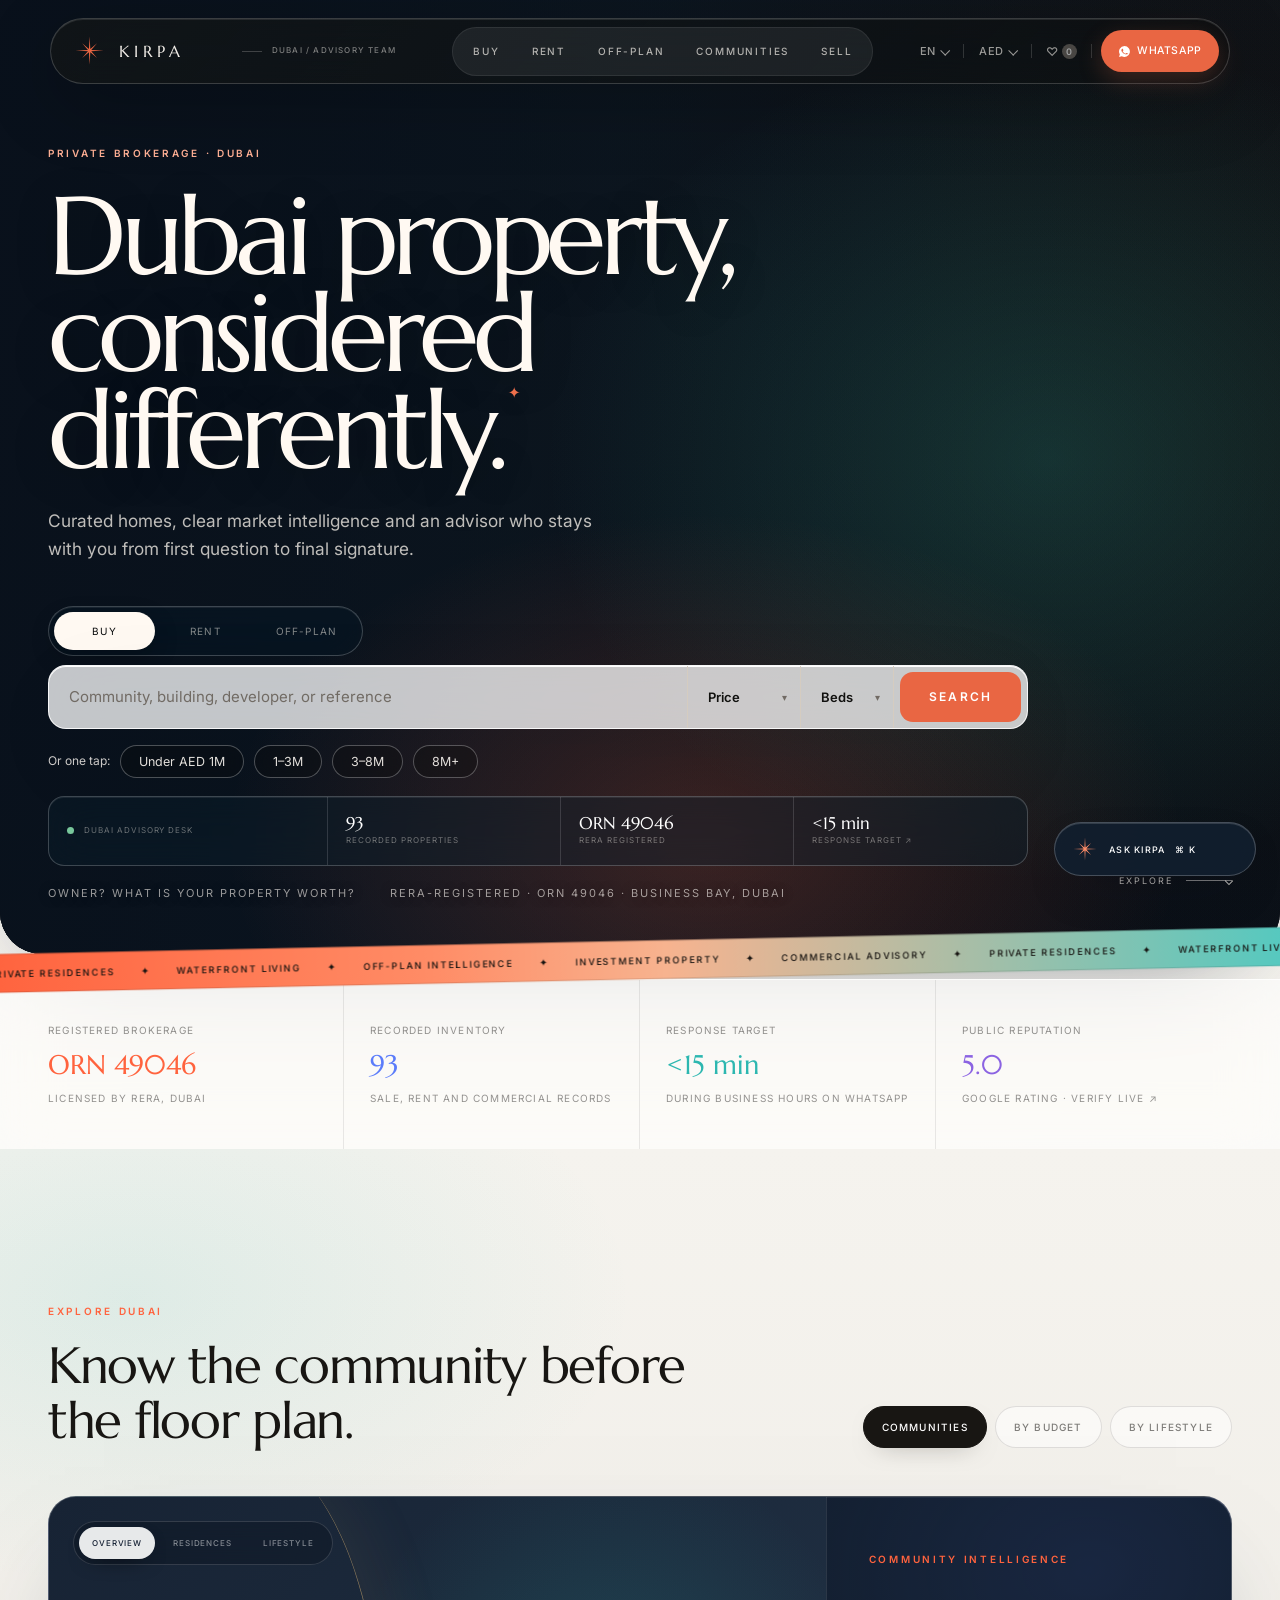
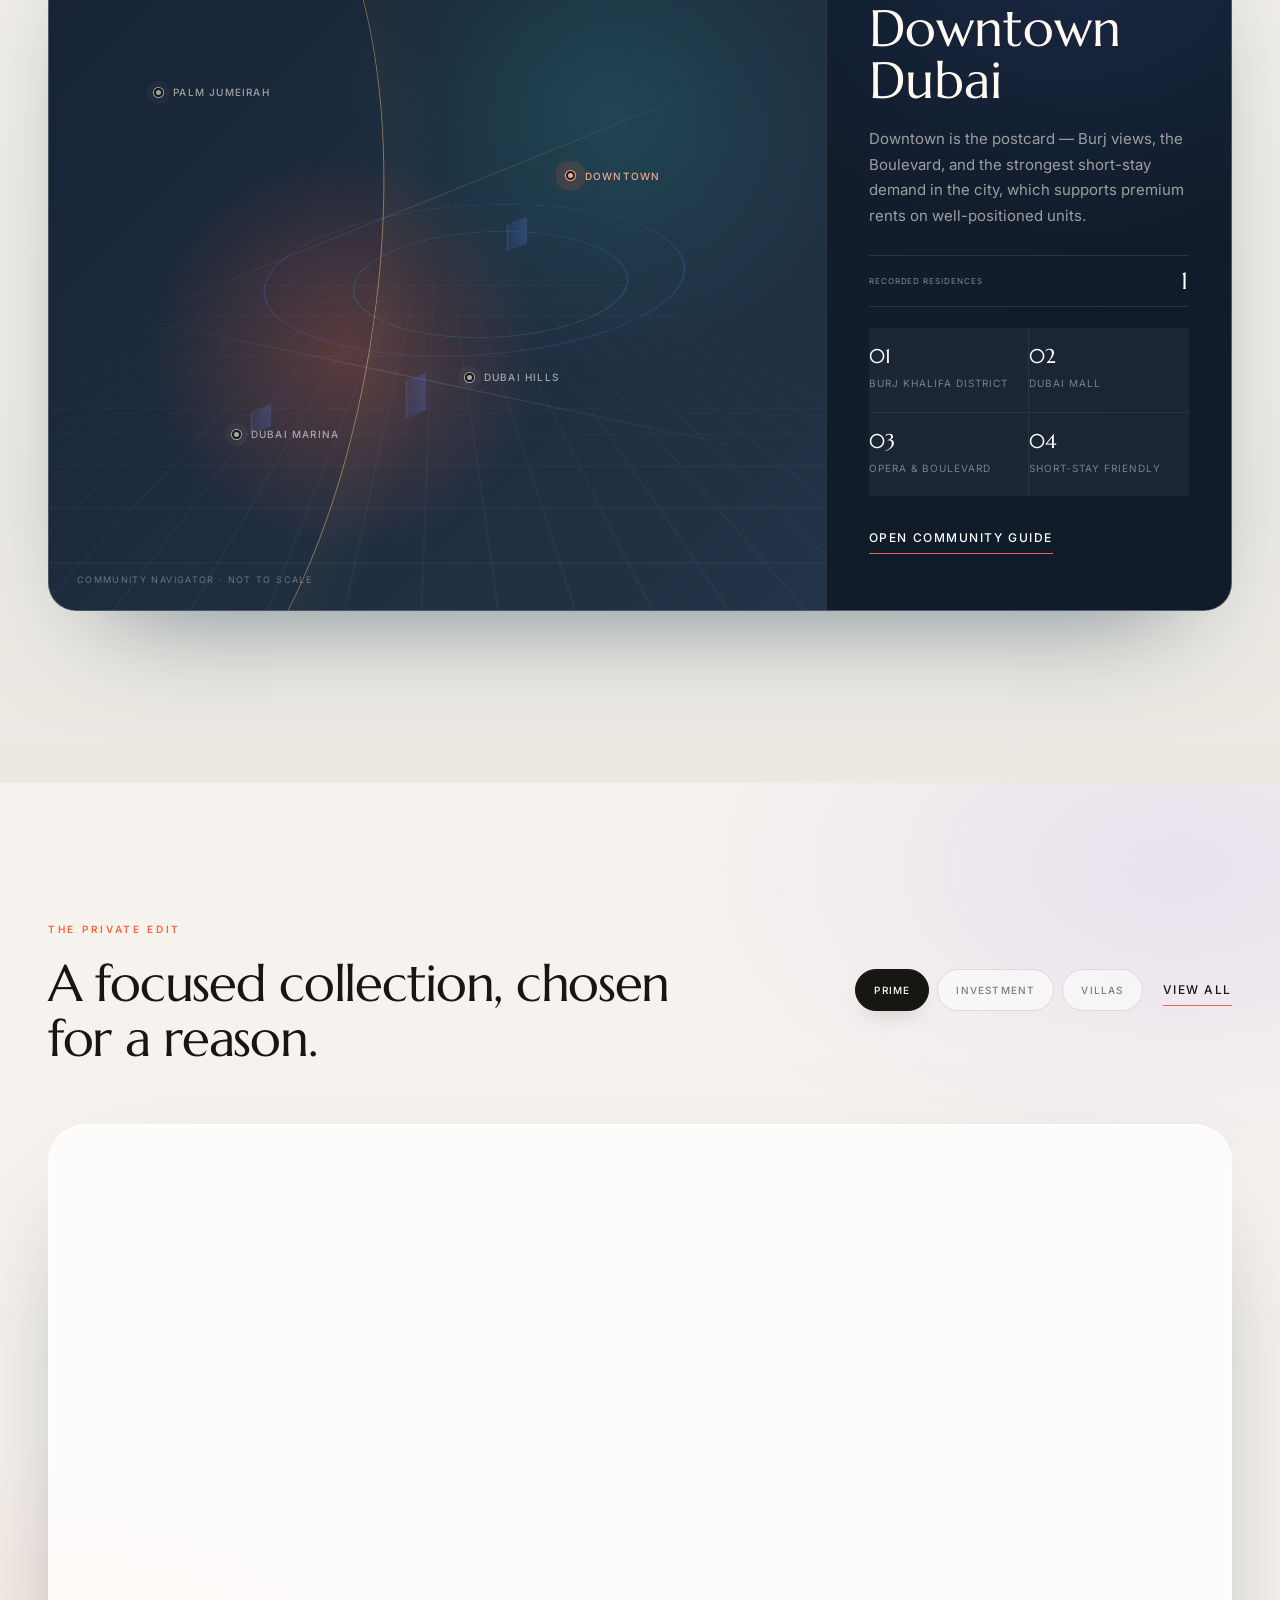
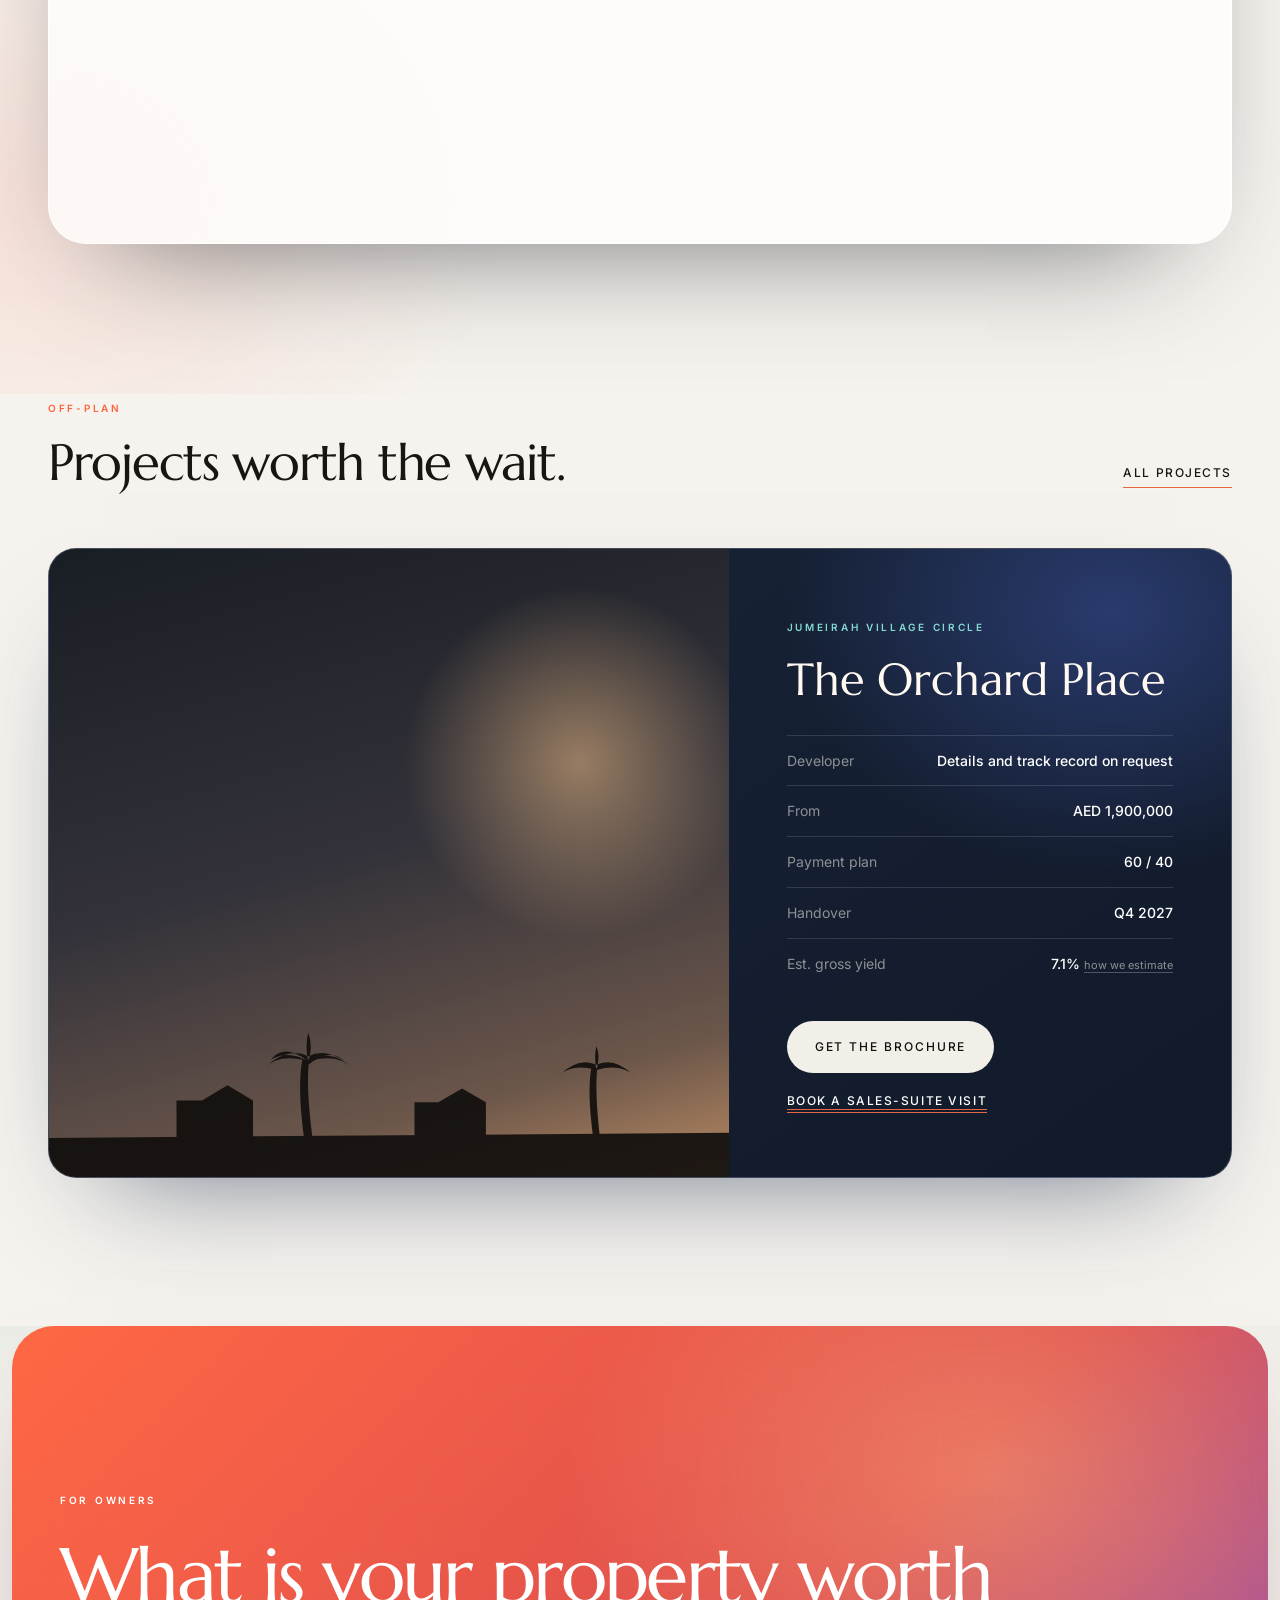
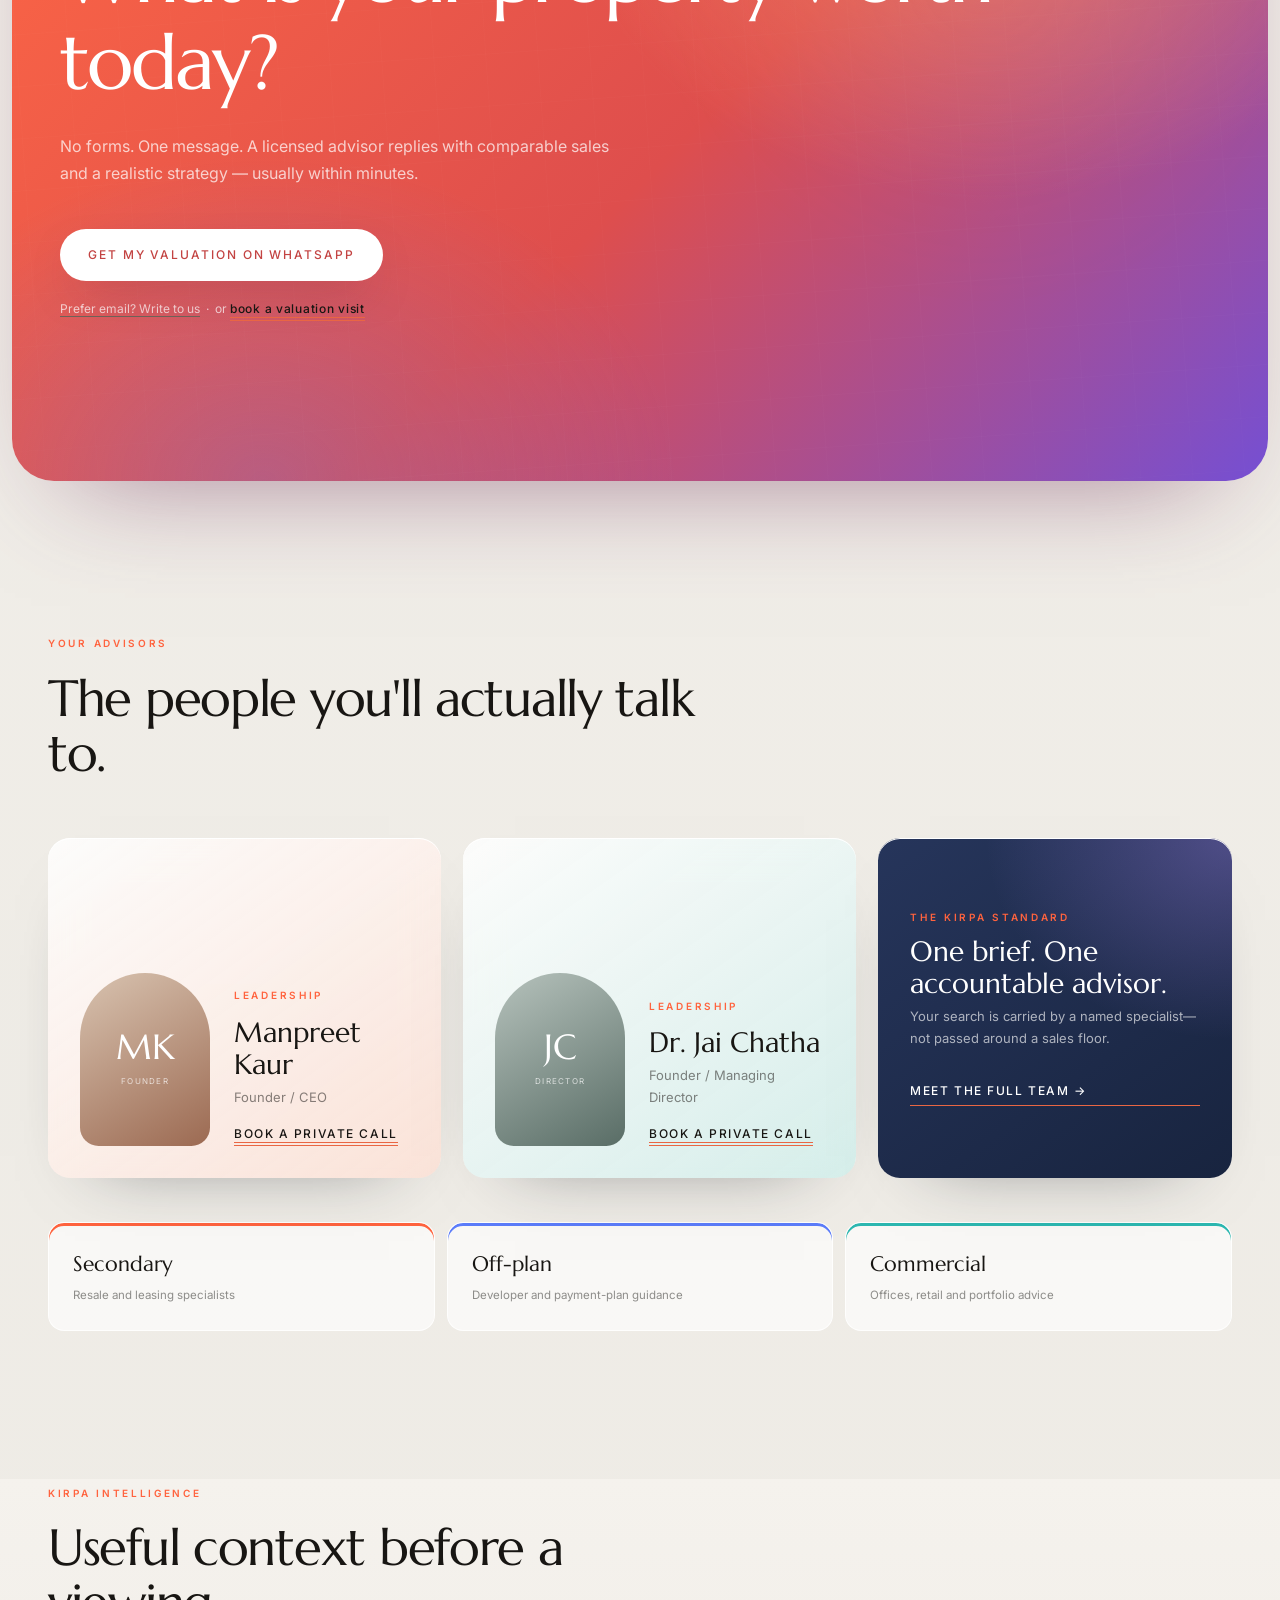
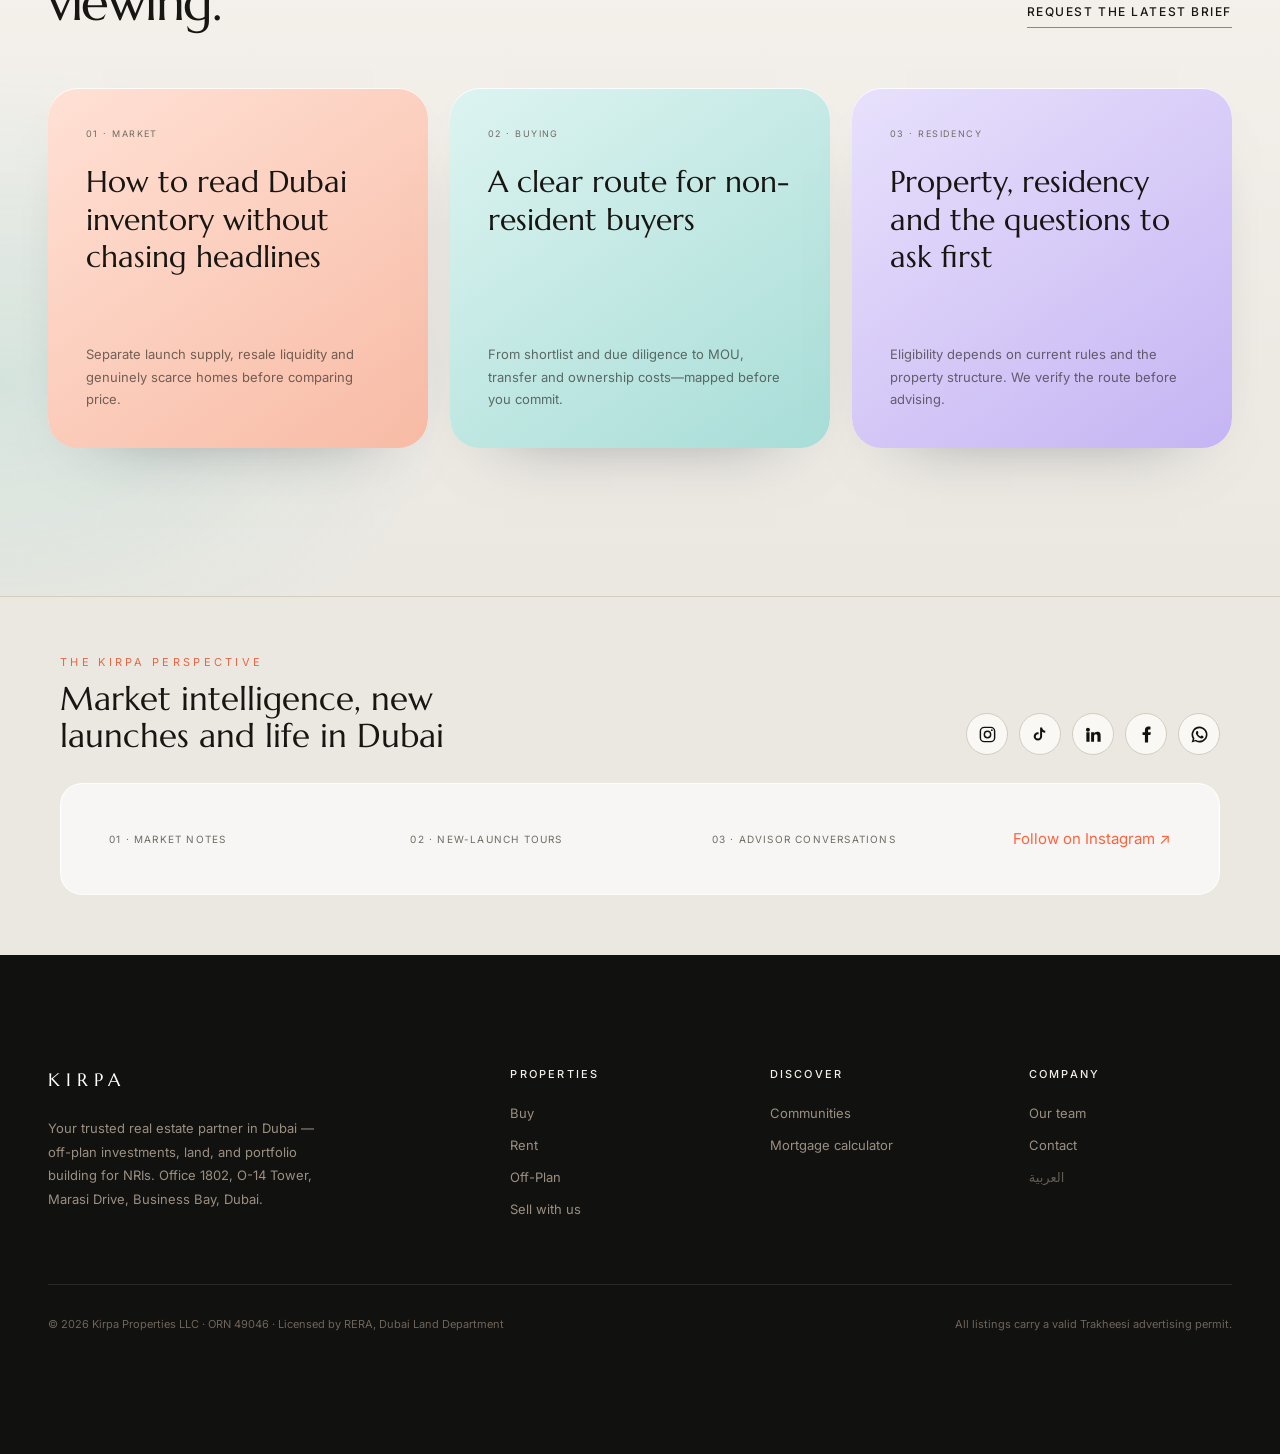
==== commit d0e0fa16: "v24" ====
--- a/index.html
+++ b/index.html
@@ -16,7 +16,7 @@
 <noscript><style>.rv{opacity:1!important;transform:none!important}</style></noscript>
 <link rel="preconnect" href="https://fonts.googleapis.com">
 <link href="https://fonts.googleapis.com/css2?family=Marcellus&family=Inter:wght@400;500;600&family=Amiri&family=Noto+Kufi+Arabic:wght@400;500;600&display=swap" rel="stylesheet">
-<link rel="stylesheet" href="assets/kirpa.css?v=26">
+<link rel="stylesheet" href="assets/kirpa.css?v=27">
 </head>
 <body class="home-page">
 
@@ -128,7 +128,14 @@
   <div class="wrap">
     <div class="dubai-atlas rv">
       <div class="atlas-map" aria-label="Interactive Dubai community navigator">
+        <div class="atlas-layers" aria-label="Map layer">
+          <button class="on" data-atlas-layer="overview" aria-pressed="true">Overview</button>
+          <button data-atlas-layer="residences" aria-pressed="false">Residences</button>
+          <button data-atlas-layer="lifestyle" aria-pressed="false">Lifestyle</button>
+        </div>
         <span class="atlas-axis axis-a"></span><span class="atlas-axis axis-b"></span><span class="atlas-coast"></span>
+        <span class="atlas-orbit orbit-a"></span><span class="atlas-orbit orbit-b"></span>
+        <span class="atlas-volume volume-a"></span><span class="atlas-volume volume-b"></span><span class="atlas-volume volume-c"></span>
         <button class="atlas-point point-palm" data-community="palm-jumeirah" aria-pressed="false"><i></i><span>Palm Jumeirah</span></button>
         <button class="atlas-point point-marina" data-community="dubai-marina" aria-pressed="false"><i></i><span>Dubai Marina</span></button>
         <button class="atlas-point point-hills" data-community="dubai-hills" aria-pressed="false"><i></i><span>Dubai Hills</span></button>
@@ -139,7 +146,9 @@
         <span class="eyebrow">Community intelligence</span>
         <h3 data-atlas-name tabindex="-1">Downtown Dubai</h3>
         <p data-atlas-summary></p>
+        <div class="atlas-inventory"><span>Recorded residences</span><b data-atlas-count>—</b></div>
         <div class="atlas-stats" data-atlas-stats></div>
+        <div class="atlas-matches" data-atlas-matches></div>
         <a class="link" data-atlas-link href="communities/guide.html?c=downtown">Open community guide</a>
       </div>
     </div>
@@ -159,7 +168,7 @@
         <a class="link" href="buy/" data-i18n="sec.viewall">View all</a>
       </div>
     </div>
-    <div class="res-grid rv" id="resGrid"></div>
+    <div class="residence-runway rv" id="resGrid" aria-live="polite" tabindex="0"></div>
   </div>
 </section>
 
@@ -302,12 +311,14 @@
 <script src="assets/i18n.js?v=14"></script>
 <script src="assets/listings.js?v=14"></script>
 <script src="assets/kirpa.js?v=22"></script>
-<script src="assets/premium.js?v=1"></script>
-<script src="assets/experience.js?v=1"></script>
+<script src="assets/premium.js?v=2"></script>
+<script src="assets/experience.js?v=2"></script>
 <script src="assets/team.js?v=1"></script>
 <script>
 /* ---------- home page rendering (shared runtime in assets/kirpa.js) ---------- */
 let homeCollection='prime';
+let runwayIndex=0;
+let runwayBusy=false;
 function collectionPool(mode){
   const sale=LISTINGS.filter(l=>l.status==='sale'&&l.segment==='residential');
   if(mode==='investment'){
@@ -318,14 +329,86 @@
   }
   return sale.slice().sort((a,b)=>b.aed-a.aed).slice(0,6);
 }
-function renderRes(){
-  $('#resGrid').innerHTML=collectionPool(homeCollection).map(cardHTML).join('');
-  bindCards($('#resGrid'));
+function runwayLabel(){
+  return homeCollection==='investment'?'Considered value':homeCollection==='villas'?'Villa collection':'Prime collection';
+}
+function runwayRationale(l){
+  if(homeCollection==='investment')return 'Selected from the lower-priced end of Kirpa’s recorded sale inventory, with space and community context kept visible.';
+  if(homeCollection==='villas')return 'A private-home format with room to breathe, selected from Kirpa’s current villa and townhouse records.';
+  return 'One of the highest-value residences in Kirpa’s recorded sale collection, presented with its essential purchase context.';
+}
+function paintRunway(){
+  const pool=collectionPool(homeCollection);
+  const host=$('#resGrid');
+  if(!pool.length){host.innerHTML='<p class="empty">No residences are recorded in this collection yet.</p>';return;}
+  runwayIndex=(runwayIndex+pool.length)%pool.length;
+  const l=pool[runwayIndex];
+  const next=pool[(runwayIndex+1)%pool.length];
+  const saved=favs.includes(l.ref);
+  const detail='properties/listing.html?ref='+encodeURIComponent(l.ref);
+  const nextDetail='properties/listing.html?ref='+encodeURIComponent(next.ref);
+  const request='https://wa.me/971543673063?text='+encodeURIComponent('Hello Kirpa, I would like a private viewing of '+l.title+' ('+l.ref+').');
+  const progress=Math.round(((runwayIndex+1)/pool.length)*100);
+  host.innerHTML=
+    '<div class="runway-aperture" aria-hidden="true"><i></i><i></i></div>'+
+    '<div class="runway-visual">'+
+      '<a class="runway-image" href="'+detail+'" style="view-transition-name:residence-'+l.ref.toLowerCase()+'">'+
+        phImg(listingImage(l,0),l.title+' — representative photography')+
+        '<span class="runway-media-note">Representative photography</span>'+
+      '</a>'+
+      '<button class="fav runway-fav '+(saved?'on':'')+'" data-ref="'+l.ref+'" aria-label="Save '+l.title+'">'+(saved?'♥':'♡')+'</button>'+
+      '<div class="runway-count" aria-label="Residence '+(runwayIndex+1)+' of '+pool.length+'"><b>'+String(runwayIndex+1).padStart(2,'0')+'</b><span>/ '+String(pool.length).padStart(2,'0')+'</span></div>'+
+      '<a class="runway-next-preview" href="'+nextDetail+'" data-runway-next>'+
+        '<span>Next residence</span>'+phImg(listingImage(next,0),next.title+' — representative photography')+'<b>'+next.title+'</b>'+
+      '</a>'+
+    '</div>'+
+    '<article class="runway-copy">'+
+      '<span class="eyebrow">'+runwayLabel()+'</span>'+
+      '<h3>'+l.title+'</h3>'+
+      '<p class="runway-place">'+l.building+' · '+l.community+'</p>'+
+      '<div class="runway-price"><b>'+fmt(l.aed)+'</b><span>'+l.per+'</span></div>'+
+      '<div class="runway-spec-grid">'+
+        '<div><span>Bedrooms</span><b>'+l.beds+'</b></div>'+
+        '<div><span>Interior</span><b>'+l.sqft.toLocaleString()+' sq ft</b></div>'+
+        '<div><span>Residence</span><b>'+l.type+'</b></div>'+
+      '</div>'+
+      '<p class="runway-rationale">'+runwayRationale(l)+'</p>'+
+      '<div class="runway-actions"><a class="btn coral runway-primary" href="'+detail+'">Enter residence</a><a class="link" href="'+request+'" target="_blank" rel="noopener">Request private viewing</a></div>'+
+      '<div class="runway-controls">'+
+        '<button type="button" data-runway-prev aria-label="Previous residence">←</button>'+
+        '<div class="runway-progress" aria-hidden="true"><i style="--runway-progress:'+progress+'%"></i></div>'+
+        '<button type="button" data-runway-next aria-label="Next residence">→</button>'+
+      '</div>'+
+    '</article>';
+  bindCards(host);
+  host.querySelector('[data-runway-prev]').addEventListener('click',()=>moveRunway(-1));
+  host.querySelectorAll('[data-runway-next]').forEach(control=>control.addEventListener('click',e=>{e.preventDefault();moveRunway(1);}));
+  setTimeout(()=>host.classList.remove('is-entering'),720);
+  runwayBusy=false;
   document.querySelectorAll('#offplan .money').forEach(el=>{el.textContent=fmt(+el.dataset.aed)});
 }
+function renderRes(index=runwayIndex,direction=''){
+  const host=$('#resGrid');
+  runwayIndex=index;
+  if(!direction){host.classList.add('is-entering');paintRunway();return;}
+  if(runwayBusy)return;
+  runwayBusy=true;
+  host.classList.add('is-changing',direction);
+  setTimeout(()=>{
+    host.classList.remove('is-changing',direction);
+    host.classList.add('is-entering',direction==='to-next'?'from-next':'from-prev');
+    paintRunway();
+    setTimeout(()=>host.classList.remove('from-next','from-prev'),520);
+  },300);
+}
+function moveRunway(delta){renderRes(runwayIndex+delta,delta>0?'to-next':'to-prev');}
+$('#resGrid').addEventListener('keydown',e=>{
+  if(e.key==='ArrowRight'){e.preventDefault();moveRunway(1);}
+  if(e.key==='ArrowLeft'){e.preventDefault();moveRunway(-1);}
+});
 document.querySelectorAll('.collection-tab').forEach(tab=>tab.addEventListener('click',()=>{
   document.querySelectorAll('.collection-tab').forEach(item=>item.classList.remove('on'));
-  tab.classList.add('on');homeCollection=tab.dataset.collection;renderRes();
+  tab.classList.add('on');homeCollection=tab.dataset.collection;runwayIndex=0;renderRes(0,'to-next');
 }));
 function renderExplore(lens){
   $('#exploreGrid').innerHTML=LENSES[lens].map(row=>{const r=row;
--- a/assets/kirpa.css
+++ b/assets/kirpa.css
@@ -1670,3 +1670,334 @@
   .home-page .insight-grid article{min-height:300px;padding:30px}
   .property-index{background:linear-gradient(180deg,#172B47 0 760px,#F1EEE8 760px)}
 }
+
+/* ============================================================
+   KIRPA SPATIAL LUXURY
+   A cinematic residence runway, inventory-aware Dubai atlas,
+   private command centre and residence media suite.
+   ============================================================ */
+[hidden]{display:none!important}
+
+/* navigation remembers where the visitor is */
+.nav-context{
+  display:flex;align-items:center;gap:10px;min-width:0;margin:0 16px;color:inherit;
+  font:500 8px/1.2 var(--body);letter-spacing:.15em;text-transform:uppercase;opacity:.48;
+  white-space:nowrap
+}
+.nav-context::before{content:'';width:20px;height:1px;background:currentColor;opacity:.45}
+header.solid .nav-context{opacity:.52}
+
+/* one residence at a time: the private edit becomes a cinematic runway */
+.home-page .private-edit{padding-top:132px;padding-bottom:150px}
+.home-page .private-edit #resGrid.residence-runway{
+  position:relative;display:grid!important;grid-template-columns:minmax(0,1.45fr) minmax(370px,.72fr)!important;
+  grid-template-rows:none!important;gap:0;width:100%;min-height:720px;margin:12px 0 0;padding:0!important;
+  overflow:hidden!important;scroll-snap-type:none!important;border:1px solid rgba(255,255,255,.9);
+  border-radius:38px;background:rgba(255,255,255,.72);
+  box-shadow:0 54px 120px -64px rgba(24,29,39,.68),inset 0 1px 0 #fff;
+  isolation:isolate;outline:none
+}
+.residence-runway:focus-visible{box-shadow:0 0 0 3px rgba(91,124,250,.28),0 54px 120px -64px rgba(24,29,39,.68)}
+.runway-visual{position:relative;min-width:0;min-height:720px;overflow:hidden;background:#182435}
+.runway-image{position:absolute;inset:0;display:block;color:#fff}
+.runway-image .ph-img{width:100%;height:100%;object-fit:cover;filter:saturate(1.04) contrast(1.04)}
+.runway-image::after{
+  content:'';position:absolute;inset:0;pointer-events:none;
+  background:linear-gradient(90deg,rgba(7,14,24,.02) 48%,rgba(7,14,24,.18)),linear-gradient(0deg,rgba(7,14,24,.55),transparent 48%)
+}
+.runway-media-note{
+  position:absolute;z-index:2;left:28px;bottom:26px;padding:9px 12px;border:1px solid rgba(255,255,255,.24);
+  border-radius:999px;background:rgba(9,18,29,.30);backdrop-filter:blur(16px);-webkit-backdrop-filter:blur(16px);
+  color:rgba(255,255,255,.68);font-size:8px;letter-spacing:.14em;text-transform:uppercase
+}
+.runway-fav{
+  z-index:6!important;top:25px!important;right:25px!important;width:46px!important;height:46px!important;
+  background:rgba(10,20,32,.38)!important;border:1px solid rgba(255,255,255,.28)!important;
+  backdrop-filter:blur(18px);-webkit-backdrop-filter:blur(18px)
+}
+.runway-count{
+  position:absolute;z-index:5;top:27px;left:30px;display:flex;align-items:baseline;gap:7px;color:#fff
+}
+.runway-count b{font:400 32px/1 var(--display)}
+.runway-count span{font:500 9px/1 var(--body);letter-spacing:.12em;color:rgba(255,255,255,.5)}
+.runway-next-preview{
+  position:absolute;z-index:6;right:27px;bottom:27px;width:230px;min-height:138px;padding:9px;border:1px solid rgba(255,255,255,.35);
+  border-radius:20px;background:rgba(255,255,255,.68);color:var(--espresso);overflow:hidden;
+  box-shadow:0 24px 55px -30px rgba(6,15,27,.7),inset 0 1px 0 #fff;
+  backdrop-filter:blur(26px) saturate(150%);-webkit-backdrop-filter:blur(26px) saturate(150%);
+  transition:transform .35s var(--ease-out),background .35s
+}
+.runway-next-preview:hover{transform:translateY(-5px);background:rgba(255,255,255,.82)}
+.runway-next-preview>span{
+  position:absolute;z-index:2;left:18px;top:16px;color:#fff;font-size:8px;letter-spacing:.14em;text-transform:uppercase;
+  text-shadow:0 1px 12px rgba(0,0,0,.5)
+}
+.runway-next-preview .ph-img{display:block;width:100%;height:78px;object-fit:cover;border-radius:13px;filter:saturate(.95)}
+.runway-next-preview b{display:block;padding:10px 7px 4px;font:400 14px/1.2 var(--display);white-space:nowrap;overflow:hidden;text-overflow:ellipsis}
+.runway-copy{
+  position:relative;display:flex;flex-direction:column;justify-content:center;min-width:0;padding:70px 54px 56px;
+  background:
+    radial-gradient(24rem 20rem at 100% 0%,rgba(169,138,244,.15),transparent 68%),
+    radial-gradient(22rem 20rem at 0% 100%,rgba(44,183,176,.11),transparent 70%),
+    rgba(250,248,244,.84)
+}
+.runway-copy::before{
+  content:'K / PRIVATE EDIT';position:absolute;right:34px;top:30px;color:rgba(24,22,19,.28);
+  font-size:8px;letter-spacing:.18em;text-transform:uppercase
+}
+.runway-copy .eyebrow{margin-bottom:22px}
+.runway-copy h3{max-width:11ch;font:400 clamp(38px,4.2vw,62px)/.98 var(--display);letter-spacing:-.045em;color:var(--espresso)}
+.runway-place{margin-top:17px;color:rgba(24,22,19,.50);font-size:11px;letter-spacing:.08em;text-transform:uppercase}
+.runway-price{display:flex;align-items:baseline;gap:9px;margin-top:34px}
+.runway-price b{font:400 25px/1.1 var(--display);color:var(--espresso)}
+.runway-price span{font-size:10px;color:rgba(24,22,19,.45)}
+.runway-spec-grid{
+  display:grid;grid-template-columns:repeat(3,1fr);gap:0;margin-top:30px;padding-block:20px;
+  border-block:1px solid rgba(24,22,19,.10)
+}
+.runway-spec-grid>div{padding:0 14px;border-right:1px solid rgba(24,22,19,.09)}
+.runway-spec-grid>div:first-child{padding-left:0}.runway-spec-grid>div:last-child{padding-right:0;border:0}
+.runway-spec-grid span,.runway-spec-grid b{display:block}
+.runway-spec-grid span{font-size:8px;letter-spacing:.12em;text-transform:uppercase;color:rgba(24,22,19,.42)}
+.runway-spec-grid b{margin-top:7px;font-size:12px;font-weight:600;color:var(--espresso)}
+.runway-rationale{max-width:39ch;margin-top:24px;color:rgba(24,22,19,.57);font-size:12.5px;line-height:1.7}
+.runway-actions{display:flex;align-items:center;gap:22px;flex-wrap:wrap;margin-top:29px}
+.runway-actions .btn{padding-inline:24px}.runway-actions .link{font-size:10px}
+.runway-controls{display:grid;grid-template-columns:42px 1fr 42px;align-items:center;gap:13px;margin-top:40px}
+.runway-controls button{
+  width:42px;height:42px;border:1px solid rgba(24,22,19,.13);border-radius:50%;background:rgba(255,255,255,.58);
+  color:var(--espresso);font-size:16px;transition:background .25s,transform .25s
+}
+.runway-controls button:hover{background:#fff;transform:scale(1.06)}
+.runway-progress{height:2px;background:rgba(24,22,19,.12);overflow:hidden}
+.runway-progress i{display:block;width:var(--runway-progress);height:100%;background:linear-gradient(90deg,var(--sunset),var(--lilac));transition:width .55s var(--ease-out)}
+.runway-aperture{position:absolute;inset:0;z-index:20;display:flex;pointer-events:none}
+.runway-aperture i{width:50%;height:100%;background:#121D2C;transform:scaleX(0);transition:transform .34s var(--ease-smooth)}
+.runway-aperture i:first-child{transform-origin:left}.runway-aperture i:last-child{transform-origin:right}
+.residence-runway.is-changing .runway-aperture i{transform:scaleX(1)}
+.residence-runway.is-entering .runway-visual{animation:runway-media-in .65s var(--ease-out) both}
+.residence-runway.is-entering .runway-copy>*{animation:runway-copy-in .58s var(--ease-out) both}
+.residence-runway.is-entering .runway-copy>*:nth-child(3){animation-delay:.04s}
+.residence-runway.is-entering .runway-copy>*:nth-child(4){animation-delay:.08s}
+.residence-runway.is-entering .runway-copy>*:nth-child(5){animation-delay:.12s}
+.residence-runway.is-entering .runway-copy>*:nth-child(n+6){animation-delay:.16s}
+@keyframes runway-media-in{from{opacity:.35;transform:scale(1.035)}to{opacity:1;transform:none}}
+@keyframes runway-copy-in{from{opacity:0;transform:translateY(15px)}to{opacity:1;transform:none}}
+
+/* the atlas behaves like a small spatial instrument */
+.home-page .dubai-atlas{grid-template-columns:minmax(0,1.38fr) minmax(370px,.72fr);min-height:650px}
+.home-page .atlas-map{min-height:650px;perspective:900px}
+.home-page .atlas-map::before{
+  opacity:.46;background-size:38px 38px;transform:perspective(520px) rotateX(56deg) scale(1.48);
+  transform-origin:center 84%;transition:opacity .5s,transform .7s var(--ease-out)
+}
+.atlas-layers{
+  position:absolute;z-index:12;left:24px;top:24px;display:flex;gap:5px;padding:5px;border:1px solid rgba(255,255,255,.14);
+  border-radius:999px;background:rgba(9,18,29,.36);backdrop-filter:blur(20px);-webkit-backdrop-filter:blur(20px)
+}
+.atlas-layers button{
+  min-height:32px;padding:0 13px;border:0;border-radius:999px;background:transparent;color:rgba(255,255,255,.48);
+  font:500 8px/1 var(--body);letter-spacing:.11em;text-transform:uppercase;transition:.3s
+}
+.atlas-layers button.on{background:rgba(255,255,255,.9);color:#162235;box-shadow:0 8px 22px -12px #000}
+.atlas-orbit{
+  position:absolute;z-index:2;border:1px solid rgba(91,124,250,.28);border-radius:50%;
+  transform:rotateX(64deg) rotateZ(-18deg);transition:opacity .5s,transform .8s var(--ease-out),border-color .5s
+}
+.orbit-a{width:55%;height:44%;left:28%;top:30%}.orbit-b{width:36%;height:31%;left:39%;top:38%;border-color:rgba(44,183,176,.28)}
+.atlas-volume{
+  position:absolute;z-index:3;width:20px;height:58px;opacity:.28;
+  background:linear-gradient(90deg,rgba(91,124,250,.30),rgba(91,124,250,.88));
+  border:1px solid rgba(255,255,255,.28);box-shadow:12px -10px 30px rgba(91,124,250,.18);
+  transform:skewY(-22deg) scaleY(.45);transform-origin:center bottom;transition:.65s var(--ease-out)
+}
+.volume-a{left:59%;top:41%}.volume-b{left:46%;top:61%;height:82px}.volume-c{left:26%;top:68%;height:48px}
+.layer-residences .atlas-volume{opacity:.9;transform:skewY(-22deg) scaleY(1);background:linear-gradient(90deg,#536FE0,#8CA4FF)}
+.layer-residences .atlas-map::before{opacity:.65;transform:perspective(520px) rotateX(58deg) scale(1.55)}
+.layer-residences .atlas-orbit{opacity:.25}
+.layer-lifestyle .atlas-orbit{opacity:1;border-color:rgba(44,183,176,.65);transform:rotateX(61deg) rotateZ(-11deg) scale(1.08)}
+.layer-lifestyle .atlas-volume{opacity:.10}
+.home-page .atlas-panel{padding:54px 42px;justify-content:flex-start;overflow:hidden}
+.home-page .atlas-panel h3{margin-top:34px;font-size:clamp(40px,4vw,56px)}
+.atlas-inventory{
+  display:flex;justify-content:space-between;align-items:center;margin-top:27px;padding:13px 0;
+  border-block:1px solid rgba(255,255,255,.10);color:rgba(255,255,255,.48);
+  font-size:8px;letter-spacing:.12em;text-transform:uppercase
+}
+.atlas-inventory b{color:#fff;font:400 24px/1 var(--display)}
+.home-page .atlas-stats{margin:21px 0 25px;transition:opacity .35s,max-height .45s,margin .45s;max-height:260px}
+.atlas-matches{display:grid;gap:8px;max-height:0;opacity:0;overflow:hidden;transition:opacity .4s,max-height .55s var(--ease-out),margin .4s}
+.atlas-matches>a{
+  display:grid;grid-template-columns:1fr auto;gap:3px 10px;padding:13px 15px;border:1px solid rgba(255,255,255,.11);
+  border-radius:14px;background:rgba(255,255,255,.045);color:#fff;transition:background .25s,border-color .25s,transform .25s
+}
+.atlas-matches>a:hover{background:rgba(255,255,255,.09);border-color:rgba(91,124,250,.5);transform:translateX(3px)}
+.atlas-matches a>span{grid-column:1/-1;color:#8FDCD6;font-size:9px}
+.atlas-matches a>b{font:400 14px/1.2 var(--display);white-space:nowrap;overflow:hidden;text-overflow:ellipsis}
+.atlas-matches a>small{color:rgba(255,255,255,.48);font-size:8px;white-space:nowrap}
+.atlas-matches a i{font-style:normal;color:#fff}
+.atlas-matches>p{color:rgba(255,255,255,.5);font-size:11px;line-height:1.6}
+.layer-residences .atlas-stats{max-height:0;opacity:0;margin:0;overflow:hidden}
+.layer-residences .atlas-matches{max-height:310px;opacity:1;margin:20px 0 25px}
+
+/* property media suite and ownership context */
+.property-detail .gallery{position:relative}
+.gallery-open{
+  position:absolute;z-index:5;right:24px;bottom:24px;display:flex;align-items:center;gap:16px;min-height:48px;padding:0 10px 0 18px;
+  border:1px solid rgba(255,255,255,.30);border-radius:999px;background:rgba(255,255,255,.72);color:#182235;
+  backdrop-filter:blur(22px);-webkit-backdrop-filter:blur(22px);box-shadow:0 16px 40px -24px #000;
+  font:500 9px/1 var(--body);letter-spacing:.1em;text-transform:uppercase
+}
+.gallery-open b{display:grid;place-items:center;width:30px;height:30px;border-radius:50%;background:#172A46;color:#fff;font-size:8px}
+.gallery-modes{
+  display:flex;width:max-content;margin:22px 0 0 auto;padding:5px;border:1px solid rgba(255,255,255,.16);
+  border-radius:999px;background:rgba(255,255,255,.055)
+}
+.gallery-modes button{
+  min-height:34px;padding:0 16px;border:0;border-radius:999px;background:transparent;color:rgba(255,255,255,.5);
+  font:500 8px/1 var(--body);letter-spacing:.12em;text-transform:uppercase
+}
+.gallery-modes button.on{background:#fff;color:#172A46}
+.floorplan-request{
+  display:grid;grid-template-columns:minmax(0,1.25fr) minmax(320px,.75fr);gap:60px;align-items:center;min-height:520px;margin-top:30px;padding:48px;
+  border:1px solid rgba(255,255,255,.16);border-radius:30px;background:
+  radial-gradient(38rem 24rem at 20% 90%,rgba(44,183,176,.17),transparent 70%),rgba(255,255,255,.045)
+}
+.floorplan-request h2{max-width:10ch;margin:16px 0;font:400 clamp(38px,4.8vw,64px)/1 var(--display);color:#fff}
+.floorplan-request p{max-width:40ch;color:rgba(255,255,255,.55);font-size:13px;line-height:1.7}
+.floorplan-request .btn{display:inline-flex;margin-top:24px}
+.floorplan-blueprint{
+  position:relative;aspect-ratio:1.25;border:1px solid rgba(143,220,214,.48);border-radius:8px;
+  background-image:linear-gradient(rgba(143,220,214,.09) 1px,transparent 1px),linear-gradient(90deg,rgba(143,220,214,.09) 1px,transparent 1px);
+  background-size:24px 24px;box-shadow:inset 0 0 70px rgba(44,183,176,.08)
+}
+.floorplan-blueprint i{position:absolute;border:1px solid rgba(143,220,214,.72)}
+.floorplan-blueprint i:nth-child(1){inset:12% 44% 48% 8%}
+.floorplan-blueprint i:nth-child(2){inset:12% 8% 48% 58%}
+.floorplan-blueprint i:nth-child(3){inset:58% 52% 10% 8%}
+.floorplan-blueprint i:nth-child(4){inset:58% 8% 10% 52%}
+.floorplan-blueprint span{position:absolute;left:14px;bottom:12px;color:#8FDCD6;font-size:8px;letter-spacing:.16em}
+.community-context{
+  padding:34px;border:1px solid rgba(24,22,19,.09);border-radius:24px;
+  background:linear-gradient(145deg,rgba(255,255,255,.62),rgba(221,244,241,.42))
+}
+.community-context h2{margin:15px 0 12px}
+.community-context-stats{display:grid;grid-template-columns:repeat(2,1fr);gap:1px;margin:25px 0;background:rgba(24,22,19,.1)}
+.community-context-stats div{display:flex;gap:12px;align-items:flex-start;padding:15px;background:rgba(250,248,244,.92)}
+.community-context-stats span{color:var(--sunset);font:400 17px/1 var(--display)}
+.community-context-stats b{font-size:10px;line-height:1.45}
+.ownership-brief{margin-top:17px;padding:18px;border:1px solid rgba(24,22,19,.09);border-radius:16px;background:rgba(255,255,255,.48)}
+.ownership-brief>span{display:block;margin-bottom:13px;color:var(--sunset);font-size:8px;letter-spacing:.14em;text-transform:uppercase}
+.ownership-brief>div{display:flex;justify-content:space-between;gap:18px;padding:8px 0;border-top:1px solid rgba(24,22,19,.07)}
+.ownership-brief b{font-size:10px;color:rgba(24,22,19,.46);font-weight:500}
+.ownership-brief strong{font-size:10px;text-align:right}
+.ownership-brief .link{display:inline-block;margin-top:12px;font-size:9px}
+body.gallery-opened{overflow:hidden}
+.media-lightbox{
+  position:fixed;inset:0;z-index:10000;display:grid;grid-template-columns:80px 1fr 80px;grid-template-rows:74px 1fr 70px;
+  padding:18px;background:rgba(6,10,16,.94);color:#fff;opacity:0;pointer-events:none;
+  backdrop-filter:blur(28px);-webkit-backdrop-filter:blur(28px);transition:opacity .3s
+}
+.media-lightbox.active{opacity:1;pointer-events:auto}
+.lightbox-top{grid-column:1/-1;display:flex;justify-content:space-between;align-items:center;padding:0 10px}
+.lightbox-top span{font-size:9px;letter-spacing:.14em;text-transform:uppercase;color:rgba(255,255,255,.52)}
+.lightbox-top button{border:0;background:none;color:#fff;font-size:10px;letter-spacing:.12em;text-transform:uppercase}
+.lightbox-image{grid-column:2;position:relative;overflow:hidden;border-radius:20px;background:#101825;transition:opacity .18s,transform .18s}
+.lightbox-image.to-next{opacity:.2;transform:translateX(-18px)}.lightbox-image.to-prev{opacity:.2;transform:translateX(18px)}
+.lightbox-image .ph-img{width:100%;height:100%;object-fit:contain}
+.lightbox-nav{align-self:center;justify-self:center;width:48px;height:48px;border:1px solid rgba(255,255,255,.18);border-radius:50%;background:rgba(255,255,255,.06);color:#fff;font-size:18px}
+.lightbox-nav:hover{background:rgba(255,255,255,.14)}
+.lightbox-nav.prev{grid-column:1;grid-row:2}.lightbox-nav.next{grid-column:3;grid-row:2}
+.lightbox-foot{grid-column:1/-1;display:flex;justify-content:space-between;align-items:center;padding:0 10px}
+.lightbox-foot span{font:400 21px/1 var(--display)}.lightbox-foot small{color:rgba(255,255,255,.38);font-size:8px;letter-spacing:.1em;text-transform:uppercase}
+
+/* brand-star transition between collection and residence */
+.kr-star-wipe{
+  position:fixed;inset:0;z-index:20000;display:grid;place-items:center;pointer-events:none;
+  color:#fff;background:linear-gradient(135deg,#172A46,#263C66 58%,#2CB7B0);
+  clip-path:polygon(50% 50%,50% 50%,50% 50%,50% 50%,50% 50%,50% 50%,50% 50%,50% 50%);
+  transition:clip-path .48s var(--ease-smooth)
+}
+.kr-star-wipe i{font:400 44px/1 var(--display);font-style:normal;opacity:0;transform:scale(.3) rotate(-25deg);transition:.3s .1s}
+.kr-star-wipe.active{clip-path:polygon(50% -35%,60% 39%,117% 14%,69% 54%,118% 88%,59% 65%,50% 135%,41% 65%,-18% 88%,31% 54%,-17% 14%,40% 39%)}
+.kr-star-wipe.active i{opacity:1;transform:scale(1) rotate(0)}
+
+/* the concierge reads as a private command centre */
+body .kc-launch{
+  right:24px;bottom:24px;width:202px;height:54px;padding:0 18px;border:1px solid rgba(255,255,255,.22);border-radius:999px;
+  justify-content:flex-start;gap:12px;background:rgba(18,31,47,.88);color:#FF8D68;animation:none;
+  box-shadow:0 20px 50px -24px rgba(6,15,27,.75),inset 0 1px 0 rgba(255,255,255,.14);
+  backdrop-filter:blur(24px) saturate(145%);-webkit-backdrop-filter:blur(24px) saturate(145%)
+}
+body .kc-launch::after{content:'ASK KIRPA   ⌘ K';color:#fff;font:500 9px/1 var(--body);letter-spacing:.14em;white-space:pre}
+body .kc-launch:hover{transform:translateY(-3px);background:#1E3858;color:#FF8D68}
+body .kc-launch svg{width:24px;height:24px;flex:0 0 auto}
+body .kc-panel{
+  right:24px;bottom:92px;width:450px;max-height:min(78vh,680px);border:1px solid rgba(255,255,255,.76);border-radius:27px;
+  background:rgba(248,246,241,.90);box-shadow:0 36px 90px -38px rgba(8,18,30,.65),inset 0 1px 0 #fff;
+  backdrop-filter:blur(30px) saturate(145%);-webkit-backdrop-filter:blur(30px) saturate(145%)
+}
+body .kc-top{padding:18px 20px;background:linear-gradient(135deg,#172A46,#22395B);color:#fff;border:0}
+body .kc-top small{color:rgba(255,255,255,.52)}
+body .kc-top .kc-x{color:rgba(255,255,255,.72)}
+body .kc-stream{padding:20px}
+body .kc-bot{background:rgba(255,255,255,.8);border-color:rgba(24,22,19,.08)}
+body .kc-me{background:#172A46}
+body .kc-foot{background:rgba(255,255,255,.46)}
+
+@media(max-width:1180px){
+  .nav-context{display:none}
+  .home-page .private-edit #resGrid.residence-runway{grid-template-columns:minmax(0,1.25fr) minmax(340px,.75fr)!important}
+  .runway-copy{padding-inline:42px}
+}
+@media(max-width:900px){
+  .home-page .private-edit{padding-top:100px;padding-bottom:110px}
+  .home-page .private-edit #resGrid.residence-runway{display:grid!important;grid-template-columns:1fr!important;min-height:0}
+  .runway-visual{min-height:540px}.runway-copy{padding:58px 48px}
+  .runway-copy h3{font-size:52px;max-width:14ch}
+  .home-page .dubai-atlas{grid-template-columns:1fr;min-height:0}
+  .home-page .atlas-map{min-height:560px}
+  .floorplan-request{grid-template-columns:1fr;gap:35px}
+}
+@media(max-width:700px){
+  .home-page .private-edit{padding-top:82px;padding-bottom:90px}
+  .home-page .private-edit #resGrid.residence-runway{
+    display:grid!important;margin:0!important;padding:0!important;overflow:hidden!important;border-radius:28px;min-height:0
+  }
+  .runway-visual{min-height:430px}.runway-copy{padding:46px 27px 36px}
+  .runway-copy::before{right:24px;top:21px}.runway-copy h3{font-size:42px;max-width:11ch}
+  .runway-next-preview{right:16px;bottom:16px;width:175px;min-height:116px}
+  .runway-next-preview .ph-img{height:65px}.runway-next-preview b{font-size:12px}
+  .runway-media-note{left:18px;bottom:18px;max-width:130px;line-height:1.4}
+  .runway-count{left:20px;top:21px}.runway-fav{right:18px!important;top:18px!important}
+  .runway-actions{align-items:flex-start;flex-direction:column;gap:17px}
+  .runway-controls{margin-top:32px}
+  .home-page .dubai-atlas{border-radius:25px}.home-page .atlas-map{min-height:475px}
+  .atlas-layers{left:14px;top:14px}.atlas-layers button{padding-inline:9px;font-size:7px}
+  .atlas-point{font-size:8px;letter-spacing:.07em;gap:7px}.point-palm{left:5%}.point-marina{left:11%}.point-hills{left:42%}
+  .home-page .atlas-panel{padding:40px 27px}.home-page .atlas-panel h3{margin-top:26px}
+  .gallery-open{right:14px;bottom:14px}.gallery-modes{margin-right:0}
+  .floorplan-request{min-height:0;padding:25px;border-radius:22px}.floorplan-request h2{font-size:43px}
+  .community-context{padding:26px}.community-context-stats{grid-template-columns:1fr}
+  .media-lightbox{grid-template-columns:46px 1fr 46px;grid-template-rows:64px 1fr 66px;padding:8px}
+  .lightbox-image{border-radius:13px}.lightbox-nav{width:38px;height:38px}
+  .lightbox-foot small{display:none}
+  body .kc-launch{right:14px;bottom:76px;width:170px;height:50px;padding-inline:15px}
+  body .kc-launch::after{content:'ASK KIRPA   ⌘ K';font-size:8px}
+  body .kc-panel{right:0;left:0;bottom:0;width:100%;max-height:86vh;border-radius:25px 25px 0 0}
+}
+@media(max-width:430px){
+  .runway-visual{min-height:370px}
+  .runway-copy{padding-inline:23px}.runway-copy h3{font-size:38px}
+  .runway-spec-grid{grid-template-columns:1fr;gap:12px}
+  .runway-spec-grid>div,.runway-spec-grid>div:first-child{display:flex;justify-content:space-between;padding:0 0 12px;border:0;border-bottom:1px solid rgba(24,22,19,.07)}
+  .runway-spec-grid>div:last-child{padding-bottom:0;border:0}.runway-spec-grid b{margin:0}
+  .runway-next-preview{width:155px}.runway-next-preview b{display:none}
+  .runway-media-note{display:none}
+  .atlas-layers button{padding-inline:8px}.home-page .atlas-map{min-height:430px}
+}
+@media(prefers-reduced-motion:reduce){
+  .runway-aperture,.kr-star-wipe{display:none}
+  .residence-runway.is-entering .runway-visual,.residence-runway.is-entering .runway-copy>*{animation:none}
+  .atlas-volume,.atlas-orbit,.lightbox-image{transition:none}
+}
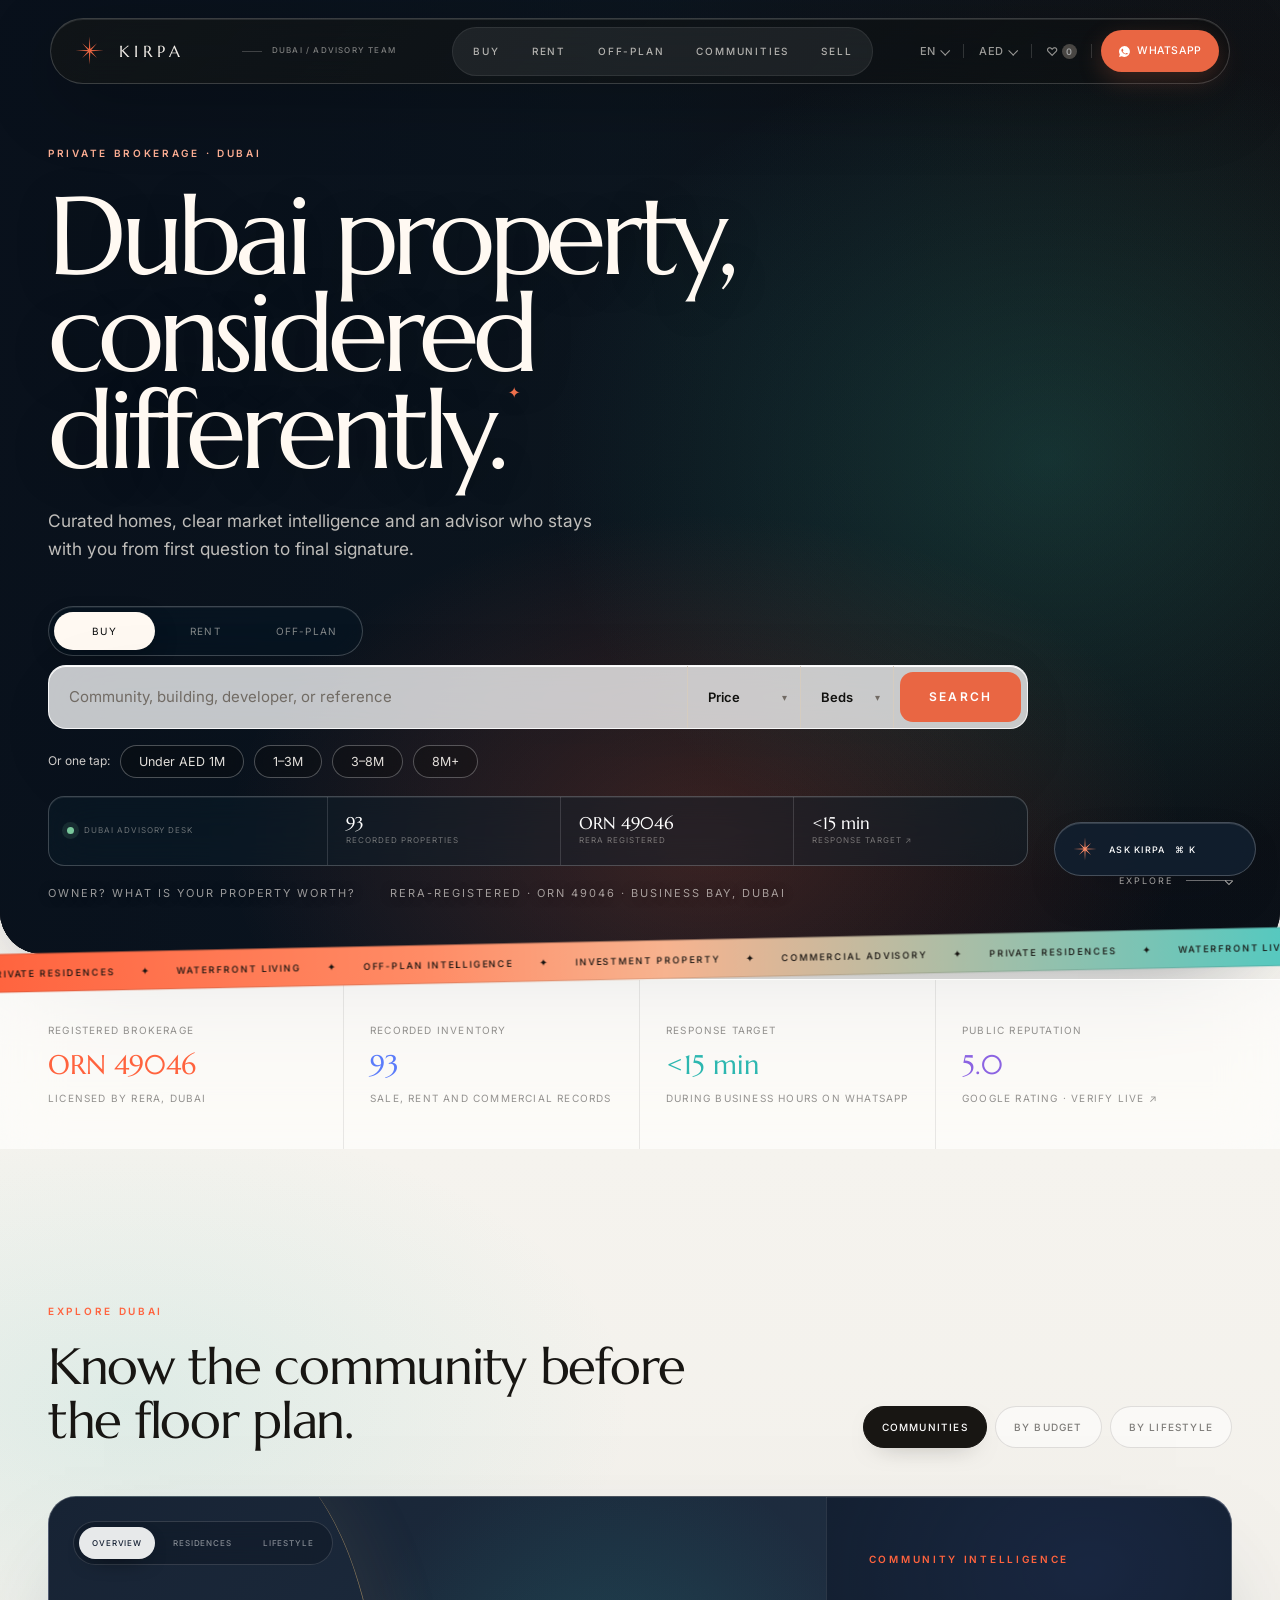
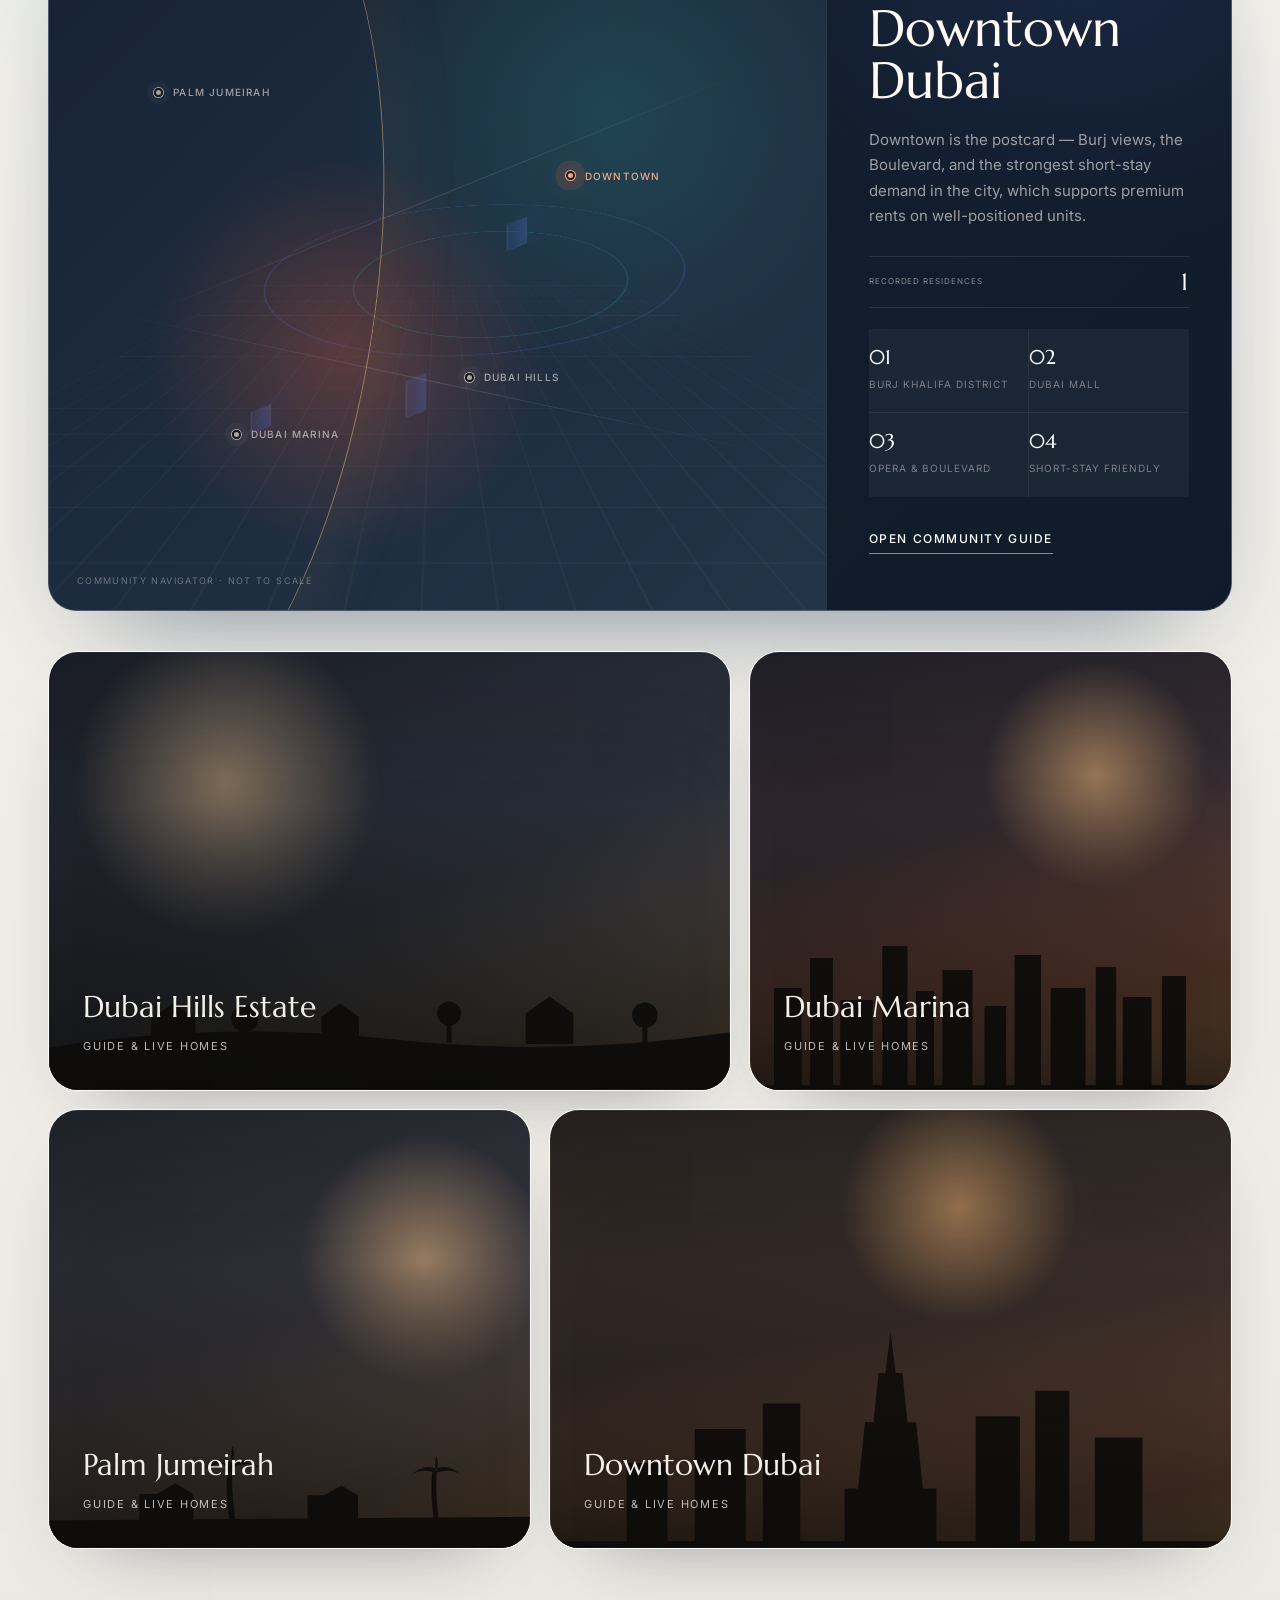
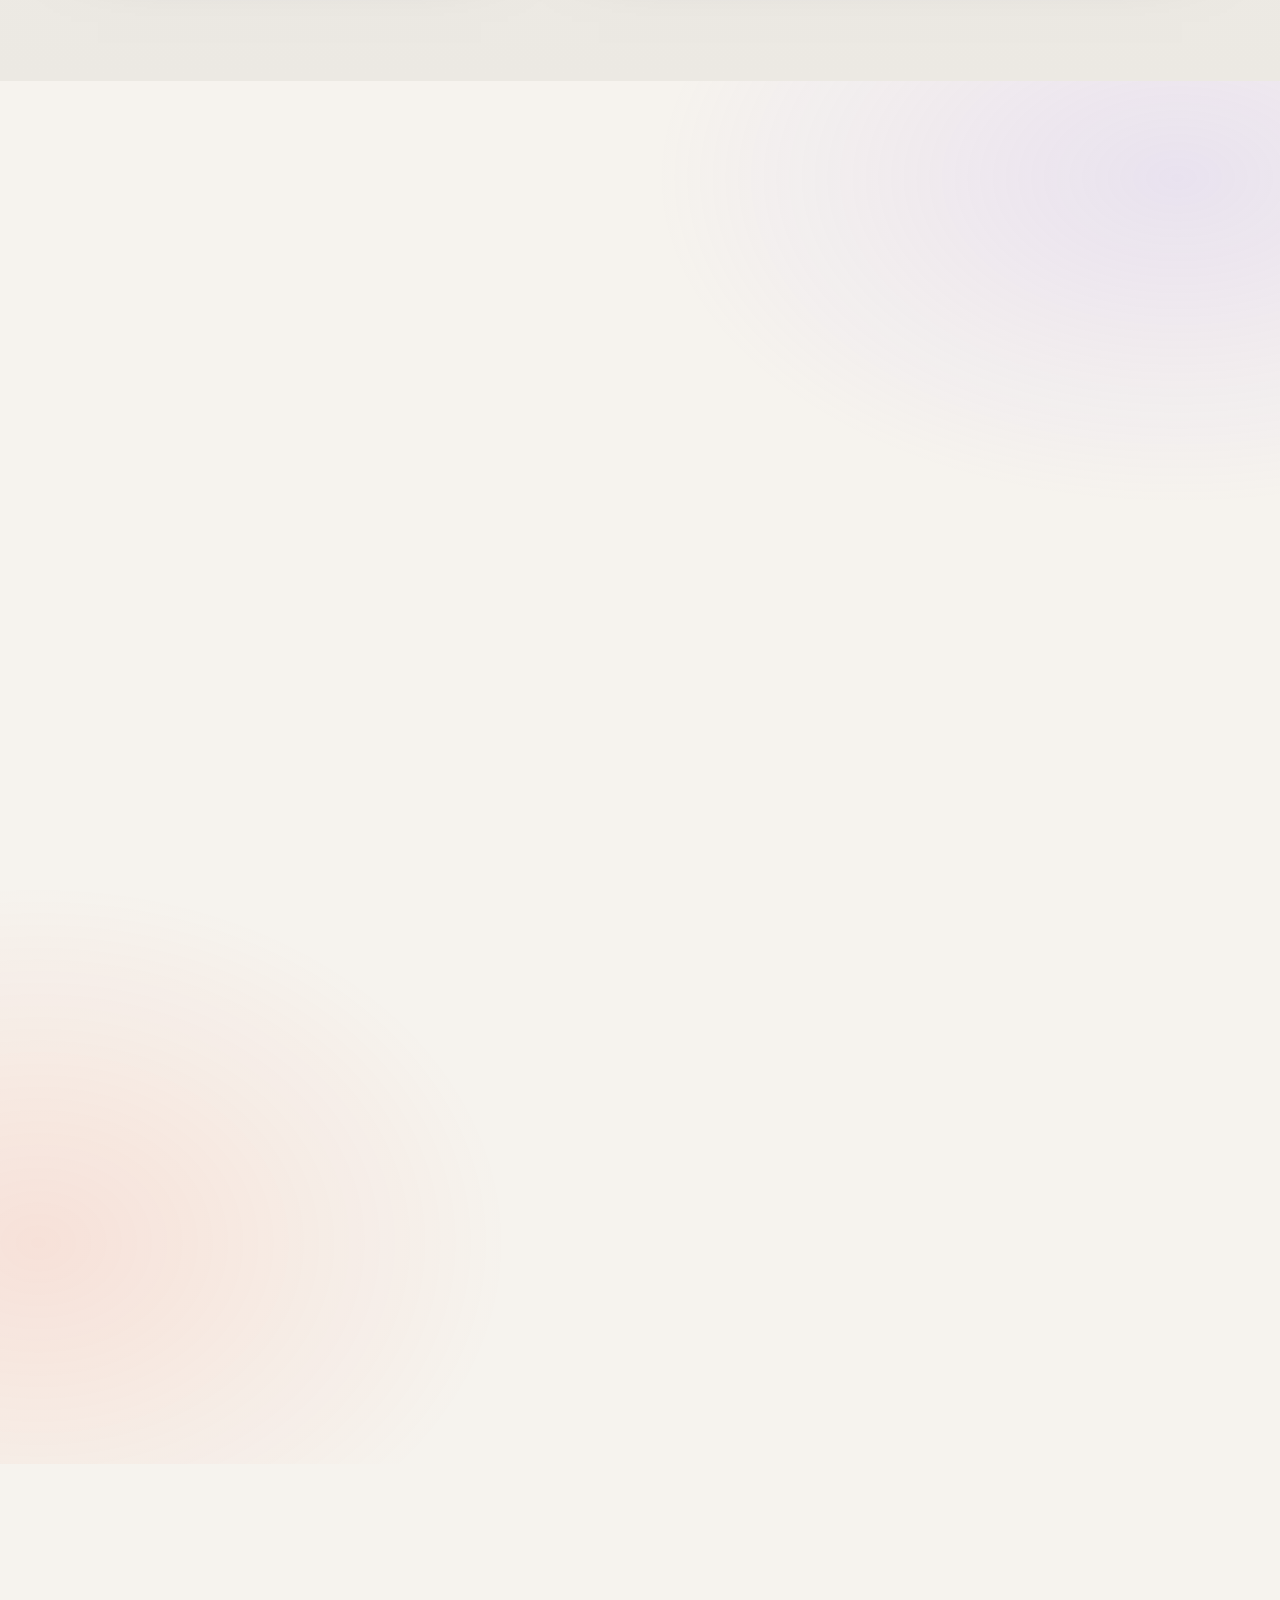
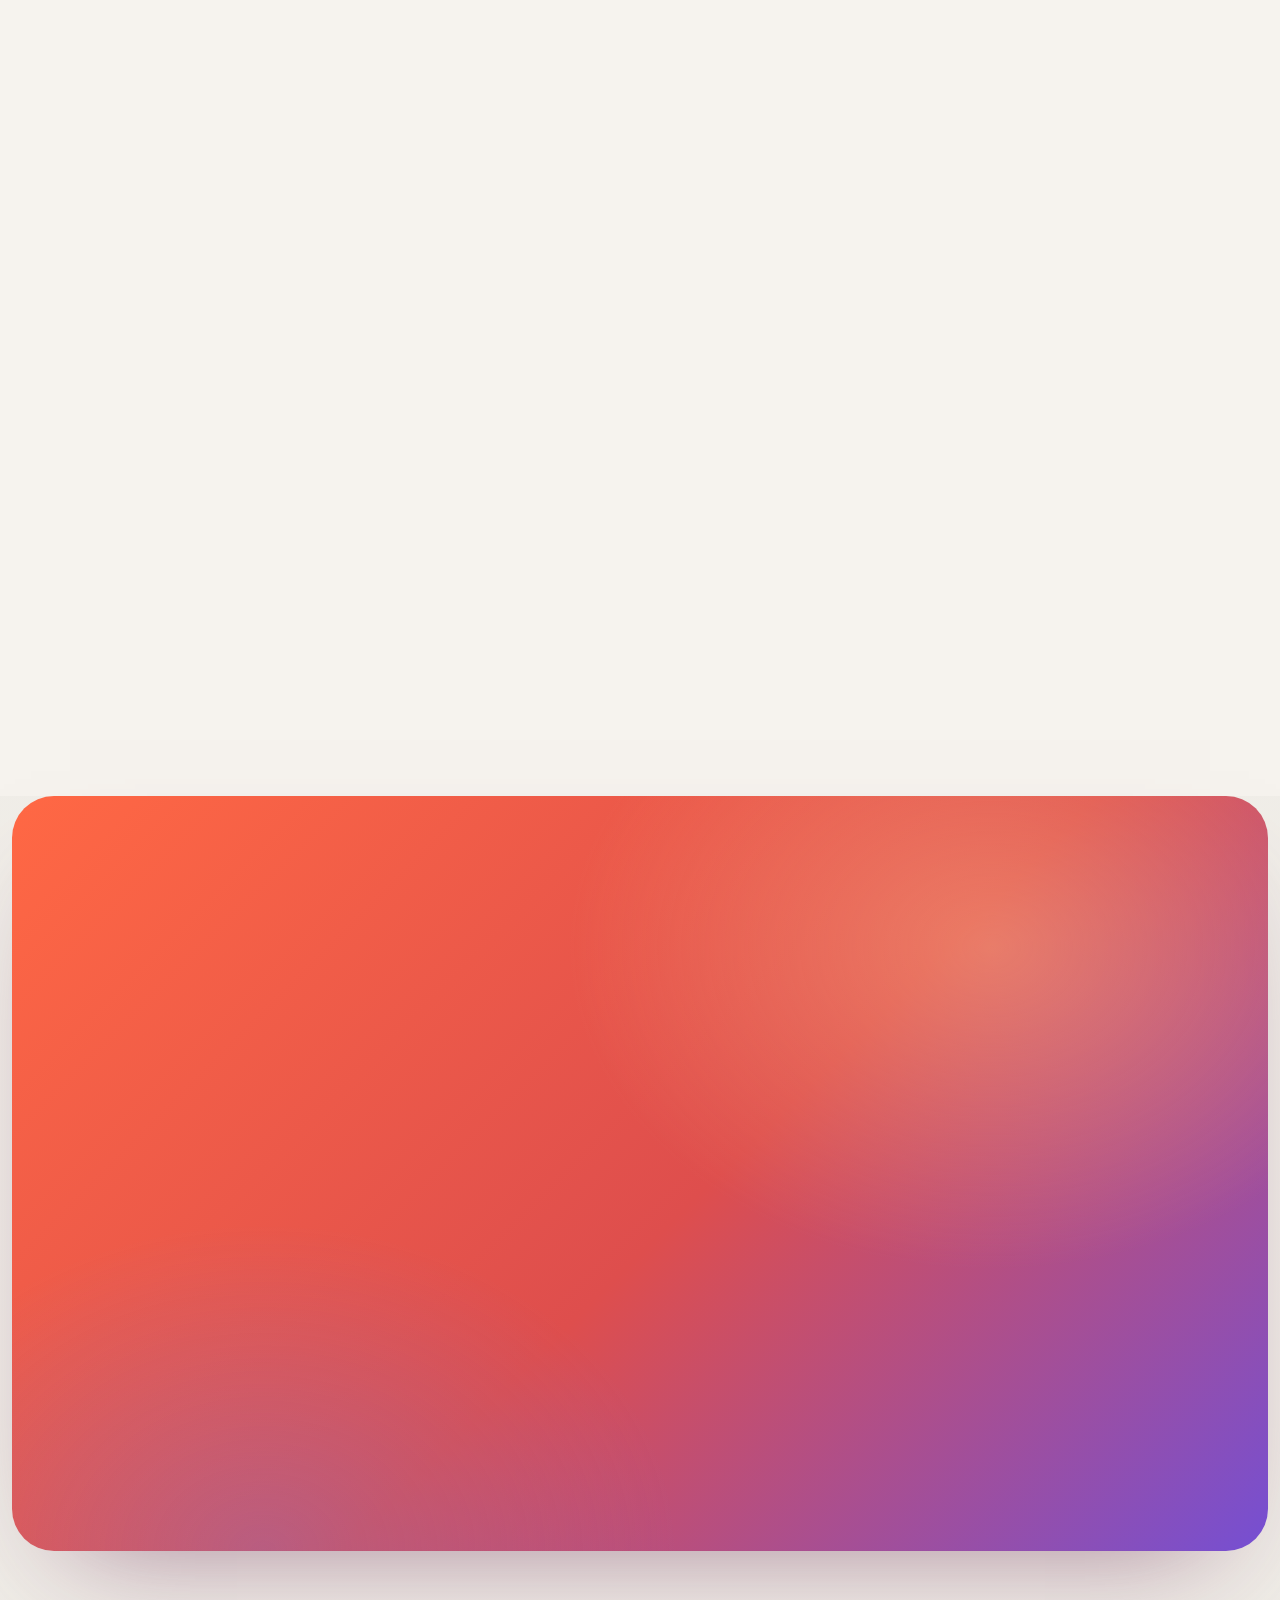
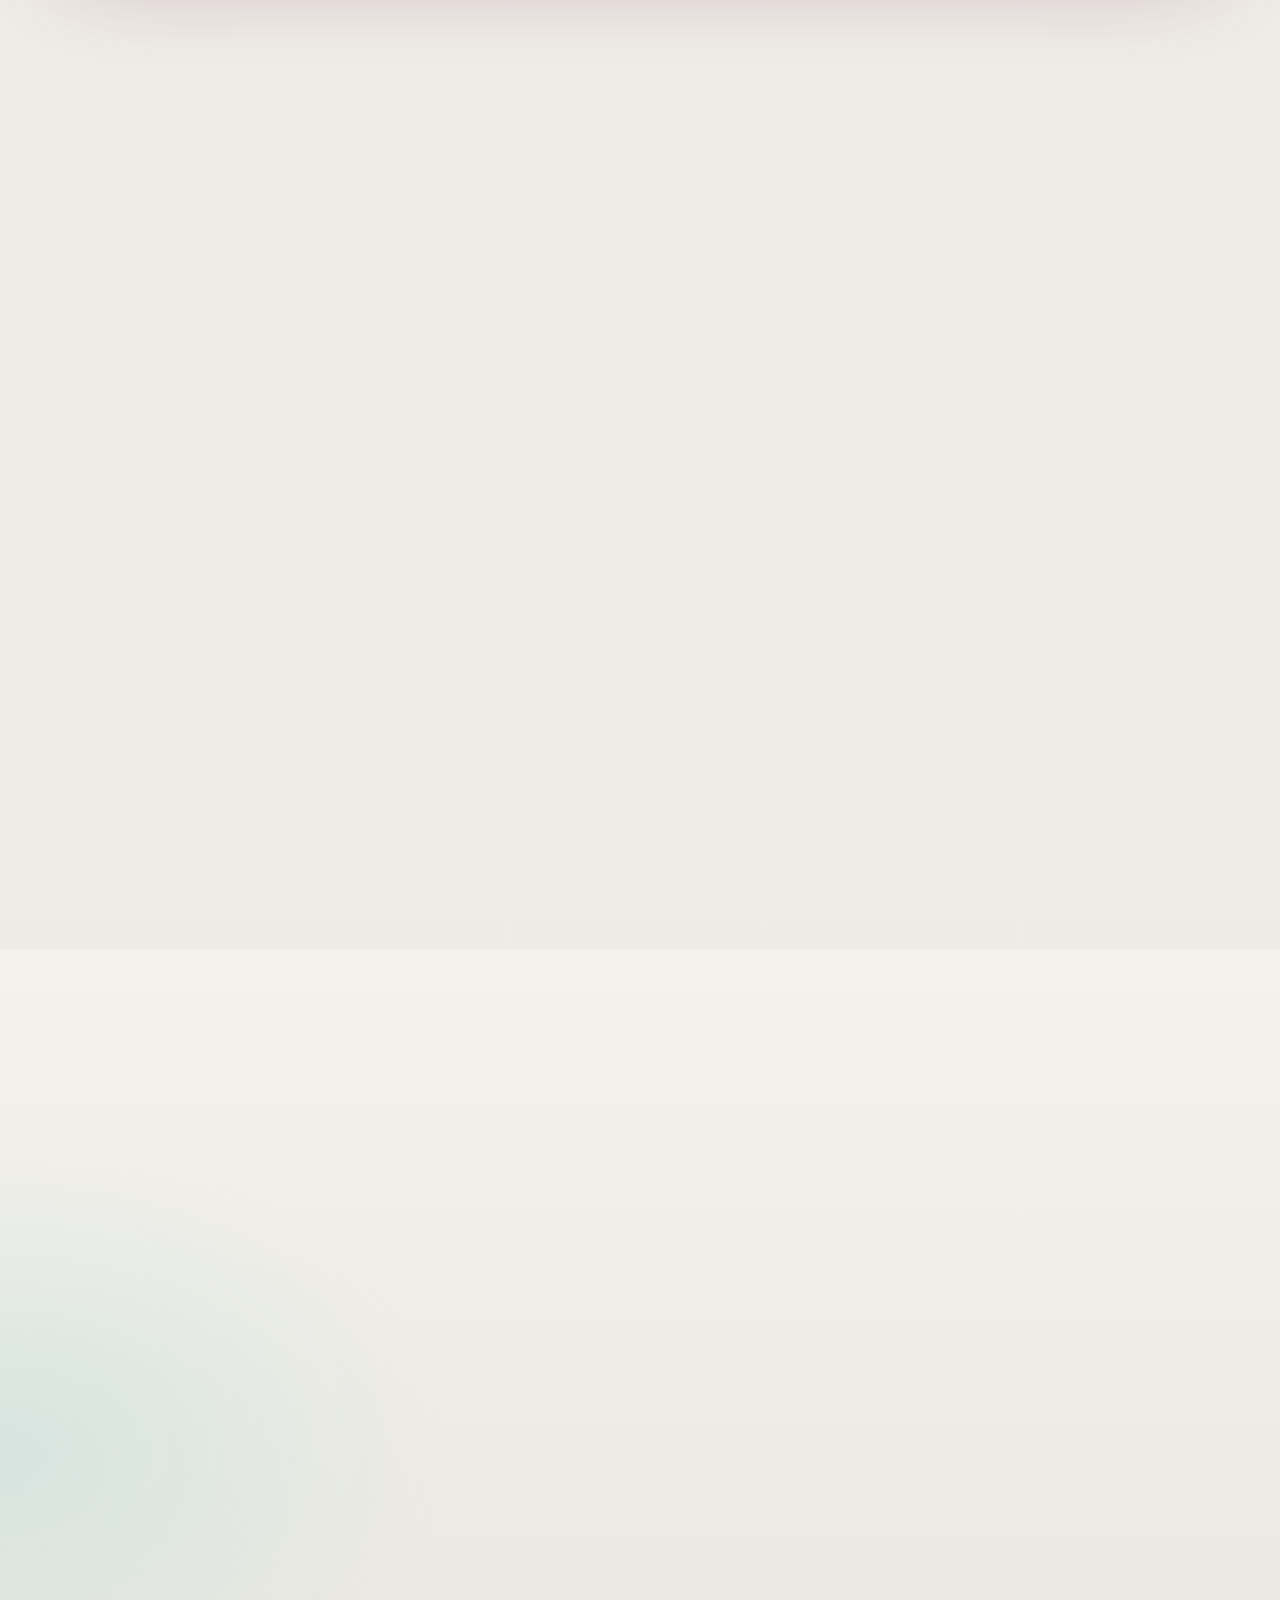
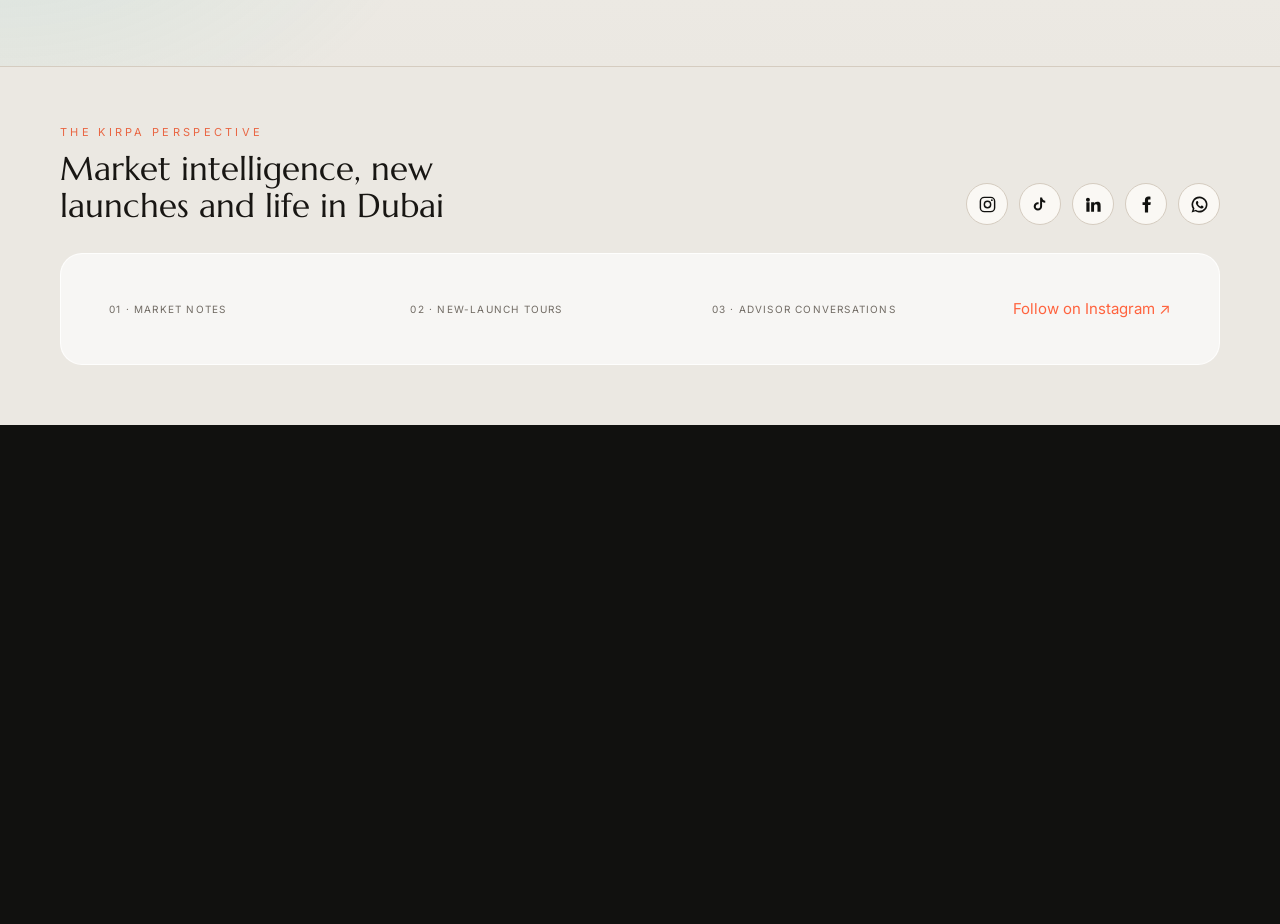
==== commit 15c4cb0a: "v25" ====
--- a/index.html
+++ b/index.html
@@ -15,8 +15,10 @@
 <meta name="twitter:card" content="summary_large_image">
 <noscript><style>.rv{opacity:1!important;transform:none!important}</style></noscript>
 <link rel="preconnect" href="https://fonts.googleapis.com">
+<link rel="preconnect" href="https://fonts.gstatic.com" crossorigin>
+<link rel="preconnect" href="https://images.unsplash.com">
 <link href="https://fonts.googleapis.com/css2?family=Marcellus&family=Inter:wght@400;500;600&family=Amiri&family=Noto+Kufi+Arabic:wght@400;500;600&display=swap" rel="stylesheet">
-<link rel="stylesheet" href="assets/kirpa.css?v=27">
+<link rel="stylesheet" href="assets/kirpa.css?v=28">
 </head>
 <body class="home-page">
 
@@ -43,7 +45,7 @@
 
 <!-- HERO -->
 <section class="hero" style="padding:0">
-  <div class="photo sky-a"><img class="ph-img" id="heroImg" src="https://images.unsplash.com/photo-1753029111752-f12018752cd3?auto=format&fit=crop&w=2200&h=1300&crop=entropy&q=72" alt="Dubai skyline at night with Burj Khalifa" fetchpriority="high" onerror="this.remove()"></div>
+  <div class="photo sky-a"><img class="ph-img" id="heroImg" src="https://images.unsplash.com/photo-1753029111752-f12018752cd3?auto=format&fit=crop&w=1600&h=945&crop=entropy&q=70" srcset="https://images.unsplash.com/photo-1753029111752-f12018752cd3?auto=format&fit=crop&w=900&h=532&crop=entropy&q=68 900w, https://images.unsplash.com/photo-1753029111752-f12018752cd3?auto=format&fit=crop&w=1400&h=827&crop=entropy&q=70 1400w, https://images.unsplash.com/photo-1753029111752-f12018752cd3?auto=format&fit=crop&w=1920&h=1135&crop=entropy&q=70 1920w" sizes="100vw" loading="eager" decoding="async" alt="Dubai skyline at night with Burj Khalifa" fetchpriority="high" onerror="this.remove()"></div>
   <div class="hero-inner">
     <span class="eyebrow" data-i18n="hero.eyebrow">Private brokerage · Dubai</span>
     <h1 data-i18n="hero.title">Dubai property, considered differently.</h1>
@@ -310,9 +312,9 @@
 <script>window.BASE='';</script>
 <script src="assets/i18n.js?v=14"></script>
 <script src="assets/listings.js?v=14"></script>
-<script src="assets/kirpa.js?v=22"></script>
-<script src="assets/premium.js?v=2"></script>
-<script src="assets/experience.js?v=2"></script>
+<script src="assets/kirpa.js?v=23"></script>
+<script src="assets/premium.js?v=3"></script>
+<script src="assets/experience.js?v=3"></script>
 <script src="assets/team.js?v=1"></script>
 <script>
 /* ---------- home page rendering (shared runtime in assets/kirpa.js) ---------- */
@@ -352,7 +354,7 @@
   host.innerHTML=
     '<div class="runway-aperture" aria-hidden="true"><i></i><i></i></div>'+
     '<div class="runway-visual">'+
-      '<a class="runway-image" href="'+detail+'" style="view-transition-name:residence-'+l.ref.toLowerCase()+'">'+
+      '<a class="runway-image" href="'+detail+'" style="view-transition-name:'+vtName(l.ref)+'">'+
         phImg(listingImage(l,0),l.title+' — representative photography')+
         '<span class="runway-media-note">Representative photography</span>'+
       '</a>'+
@@ -480,7 +482,6 @@
   route(intent,$('#qm').value,beds,+bud.dataset.min,+bud.dataset.max);
 };
 
-$('#heroImg').src=HERO_IMG;
 window.COMMAR={};Object.values(COMMUNITIES).forEach(c=>{COMMAR[c.name]=c.name_ar||c.name;});
 window.COMMLOC={};Object.values(COMMUNITIES).forEach(c=>{COMMLOC[c.name]=window.LF?window.LF(c,'name'):c.name;});
 window.onLangReady=()=>{renderExplore(document.querySelector('.tab.on').dataset.lens);renderRes();};
--- a/assets/kirpa.css
+++ b/assets/kirpa.css
@@ -2001,3 +2001,85 @@
   .residence-runway.is-entering .runway-visual,.residence-runway.is-entering .runway-copy>*{animation:none}
   .atlas-volume,.atlas-orbit,.lightbox-image{transition:none}
 }
+
+/* ============================================================
+   KIRPA MOTION PERFORMANCE
+   Motion UI-inspired choreography using native view transitions,
+   compositor-friendly transforms and visibility-aware ambience.
+   ============================================================ */
+@view-transition{navigation:auto}
+::view-transition-group(root){animation-duration:.42s;animation-timing-function:cubic-bezier(.16,1,.3,1)}
+::view-transition-image-pair(root){isolation:auto}
+::view-transition-old(root){
+  mix-blend-mode:normal;animation:kr-route-old .17s cubic-bezier(.4,0,1,1) both
+}
+::view-transition-new(root){
+  mix-blend-mode:normal;animation:kr-route-new .42s cubic-bezier(.16,1,.3,1) both
+}
+@keyframes kr-route-old{
+  to{opacity:.72;transform:translate3d(0,-5px,0) scale(.994)}
+}
+@keyframes kr-route-new{
+  from{opacity:0;transform:translate3d(0,18px,0) scale(.997)}
+  to{opacity:1;transform:none}
+}
+.kr-route-transition{position:fixed;inset:0;z-index:30000;pointer-events:none}
+.kr-route-transition i{
+  position:absolute;inset:0;background:#102239;opacity:0;transition:opacity .11s linear
+}
+.kr-route-transition span{
+  position:absolute;left:0;right:0;top:0;height:3px;transform:scaleX(0);transform-origin:left;
+  background:linear-gradient(90deg,#FF7049,#A98AF4 52%,#2CB7B0);
+  box-shadow:0 0 22px rgba(91,124,250,.45);transition:transform .24s cubic-bezier(.16,1,.3,1)
+}
+.route-leaving .kr-route-transition i{opacity:.08}
+.route-leaving .kr-route-transition span{transform:scaleX(1)}
+.kr-star-wipe,.kr-intro,.kr-pointer-halo{display:none!important}
+
+/* remove continuous repaint sources while retaining the visual character */
+body{
+  background:
+    radial-gradient(70rem 46rem at 82% 0%,rgba(91,124,250,.07),transparent 60%),
+    linear-gradient(180deg,#F7F4EF 0%,#EFEAE3 100%);
+  background-attachment:scroll
+}
+body::before{display:none}
+.hero .photo .ph-img{animation:none!important;will-change:auto;transform:scale(1.015)}
+.motion-node{
+  filter:none;transition:opacity .62s var(--ease-out),transform .62s var(--ease-out)
+}
+.motion-node.motion-in{filter:none}
+.pulse-dot{animation:none;box-shadow:0 0 0 5px rgba(120,199,155,.12)}
+.ph-img{transition:opacity .35s ease,transform .6s cubic-bezier(.2,.6,.2,1)}
+.ph-img.blurload{filter:none;opacity:.35;transform:scale(1.012)}
+.ph-img.blurload.loaded{filter:none;opacity:1}
+
+/* pause decorative loops when their sections leave the viewport */
+.kr-ticker-track,.adv-marquee .mq-track{animation-play-state:paused}
+.kr-ticker.is-motion-active .kr-ticker-track,.adv-marquee.is-motion-active .mq-track{animation-play-state:running}
+
+/* large below-fold surfaces are skipped until the visitor approaches */
+.home-page>section:not(.hero),.property-index .idx-grid,.property-detail .lp-grid,.similar,footer{
+  content-visibility:auto;contain-intrinsic-size:auto 720px
+}
+.load-more{
+  display:flex;align-items:center;justify-content:center;gap:12px;min-height:52px;margin:42px auto 0;padding:0 24px;
+  border:1px solid rgba(24,22,19,.12);border-radius:999px;background:rgba(255,255,255,.66);color:var(--espresso);
+  box-shadow:0 16px 36px -28px rgba(24,22,19,.45);font:500 9px/1 var(--body);letter-spacing:.13em;text-transform:uppercase;
+  transition:transform .25s var(--ease-out),background .25s,border-color .25s
+}
+.load-more:hover{transform:translateY(-3px);background:#fff;border-color:rgba(91,124,250,.30)}
+.load-more span{color:var(--sunset);font-size:14px}
+
+@media(max-width:700px){
+  .nav,.trust-rail,.property-index .fbar,.property-index .res-pad,.property-detail .side-card,
+  body .kc-panel,body .kc-launch{
+    backdrop-filter:blur(12px) saturate(120%)!important;
+    -webkit-backdrop-filter:blur(12px) saturate(120%)!important
+  }
+  .runway-next-preview,.home-page .private-edit .res-pad{backdrop-filter:blur(14px)!important;-webkit-backdrop-filter:blur(14px)!important}
+}
+@media(prefers-reduced-motion:reduce){
+  ::view-transition-old(root),::view-transition-new(root){animation:none}
+  .kr-route-transition{display:none}
+}
